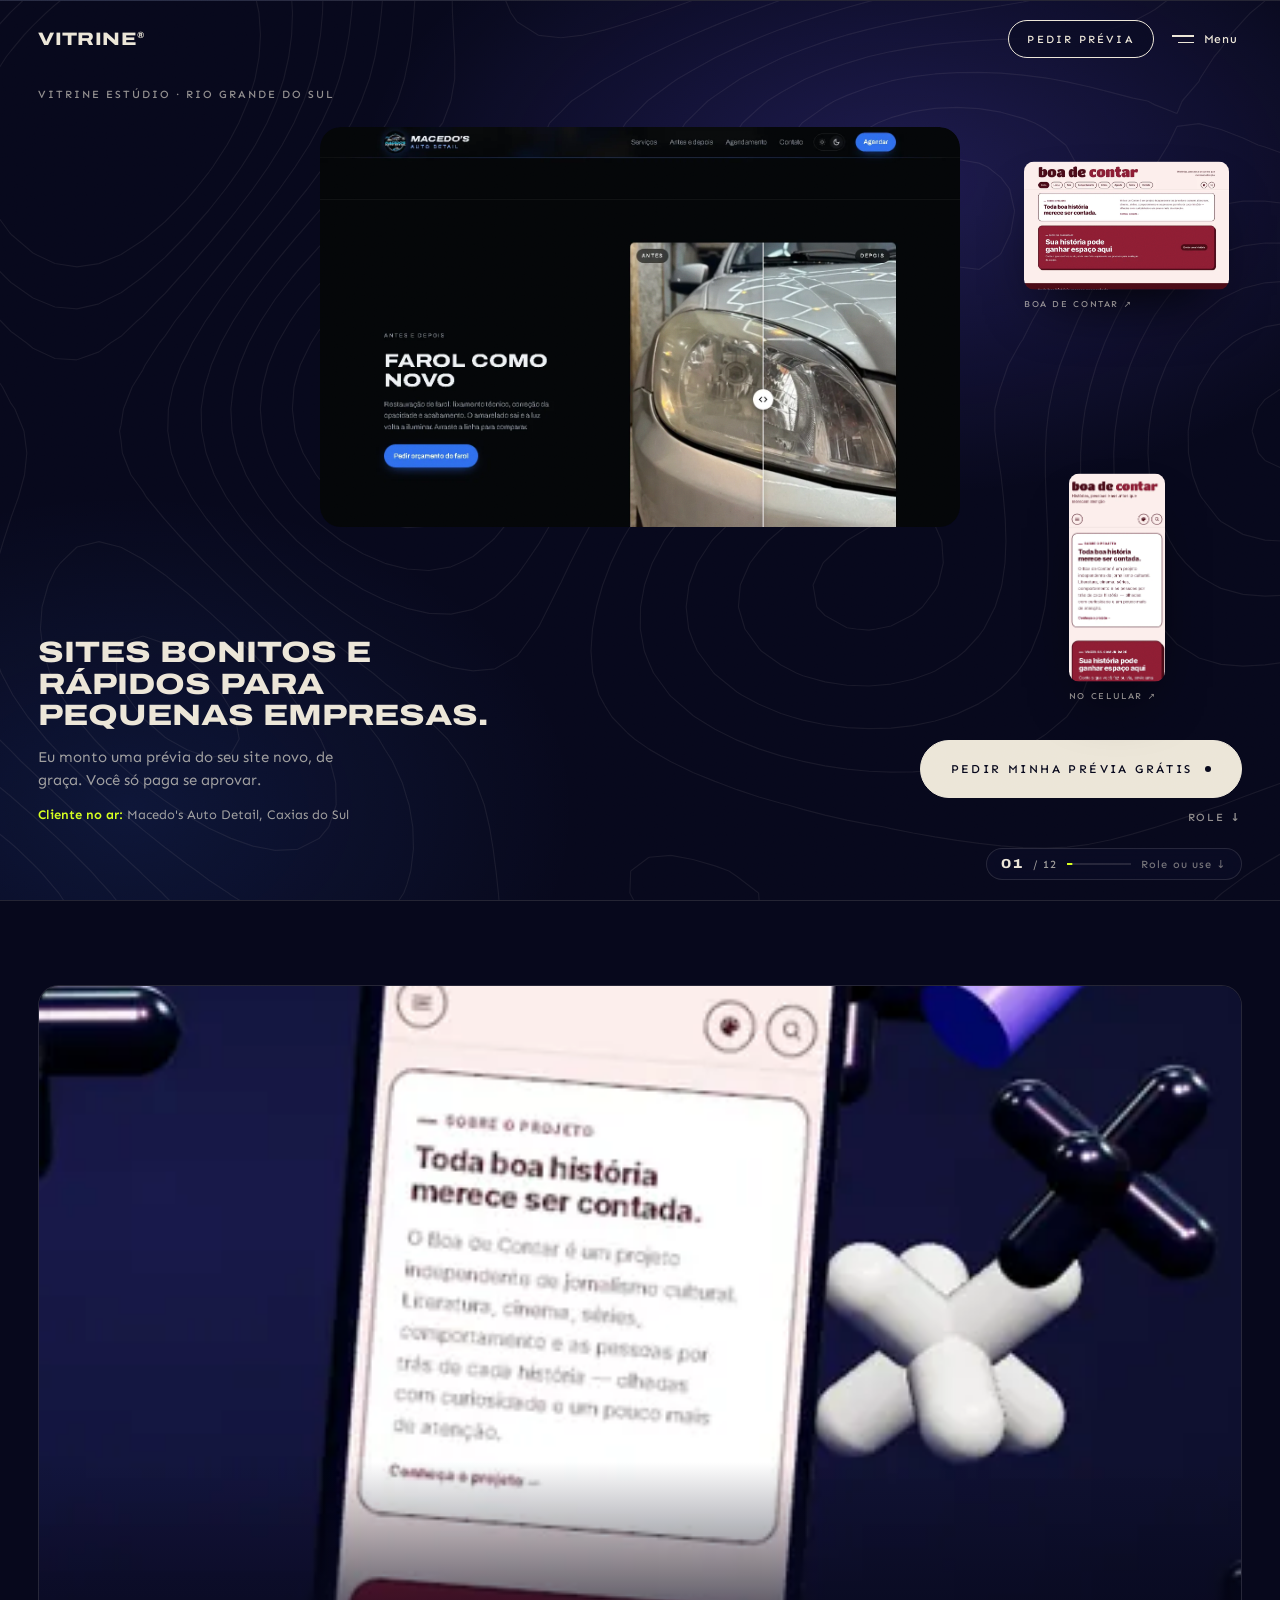
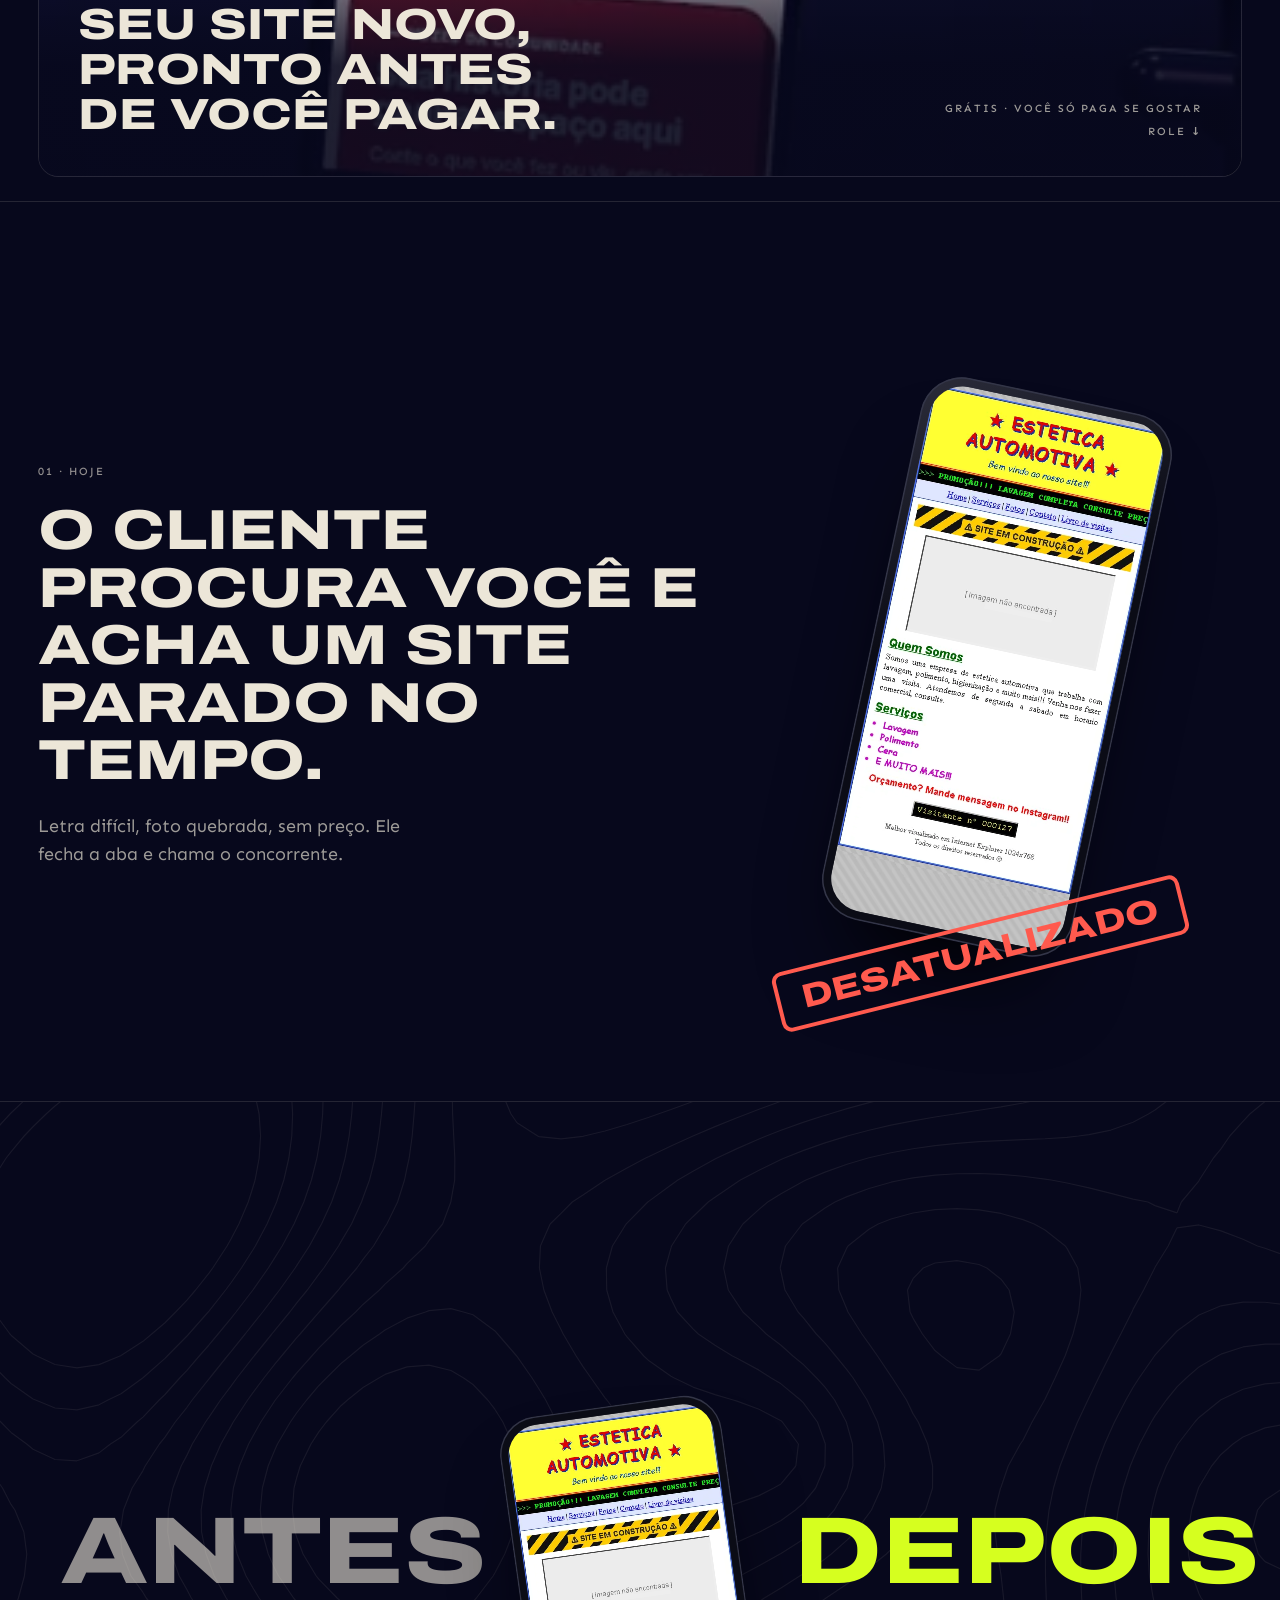
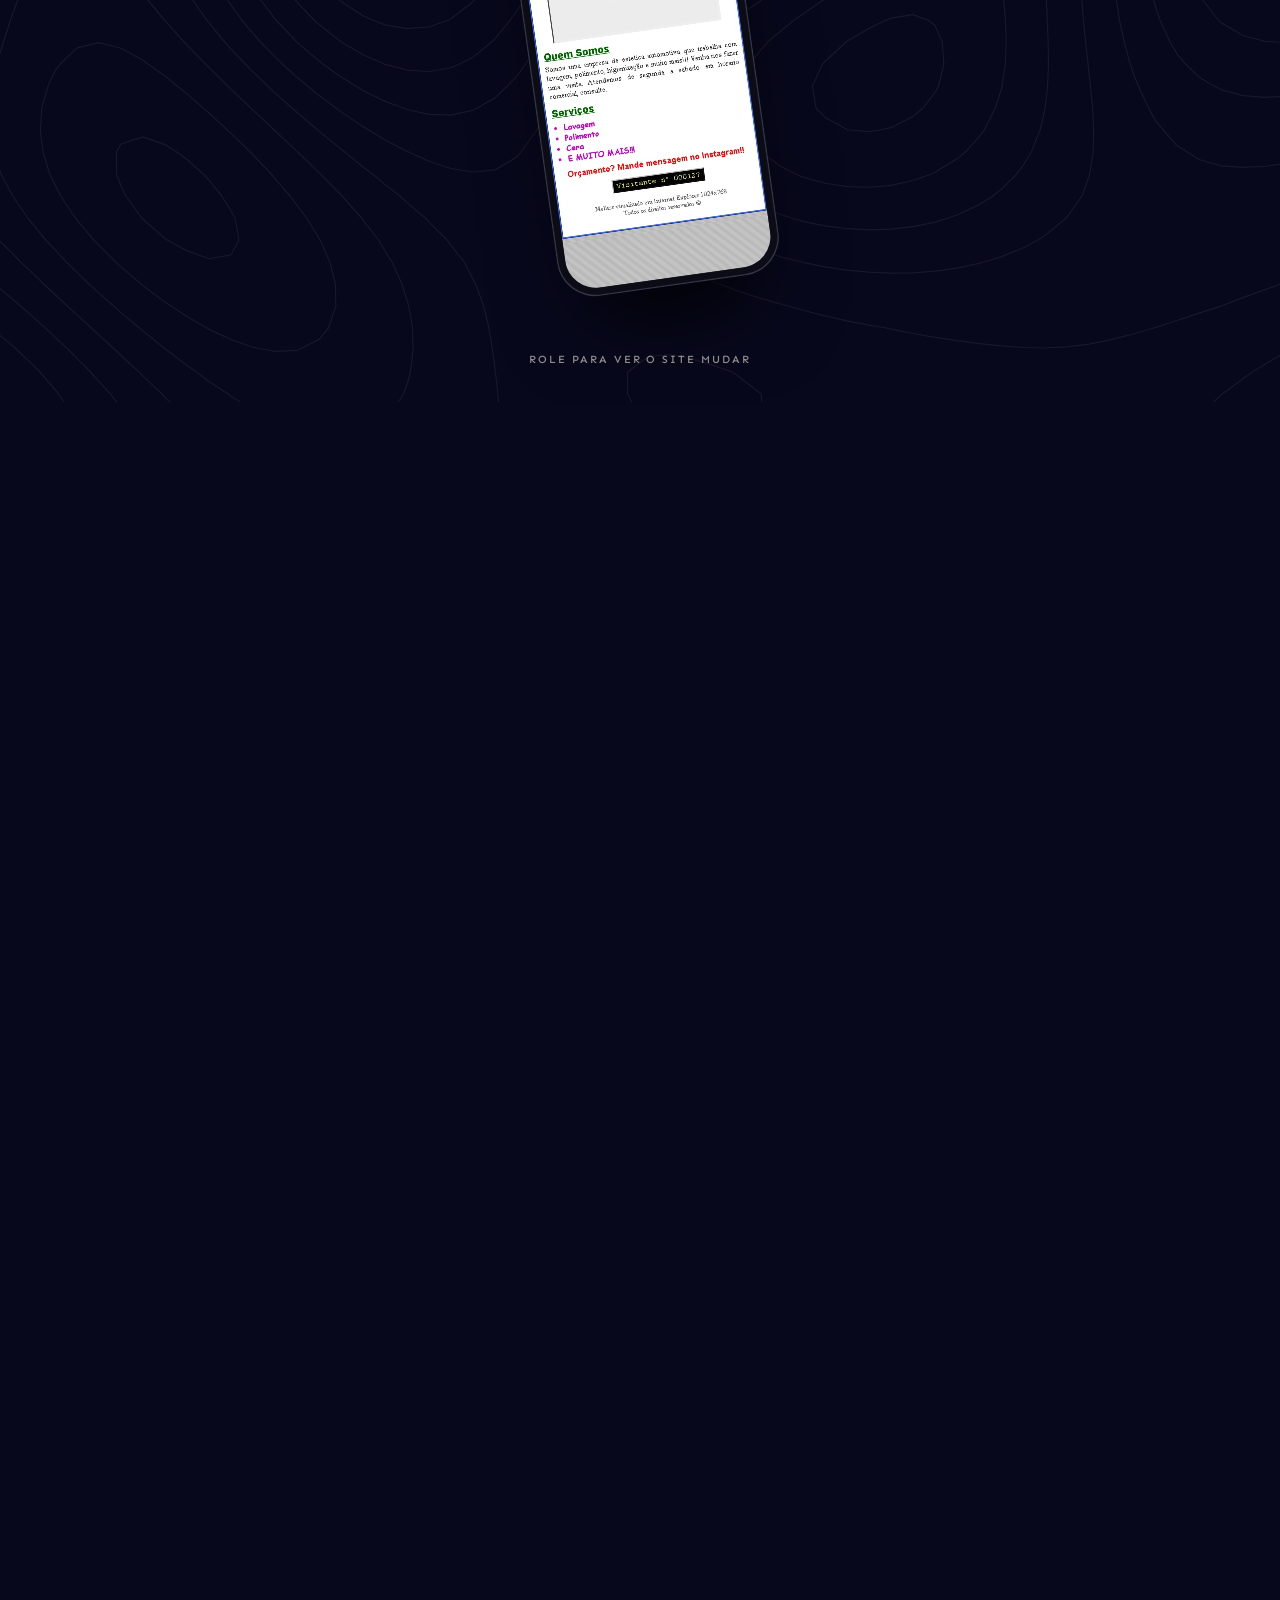
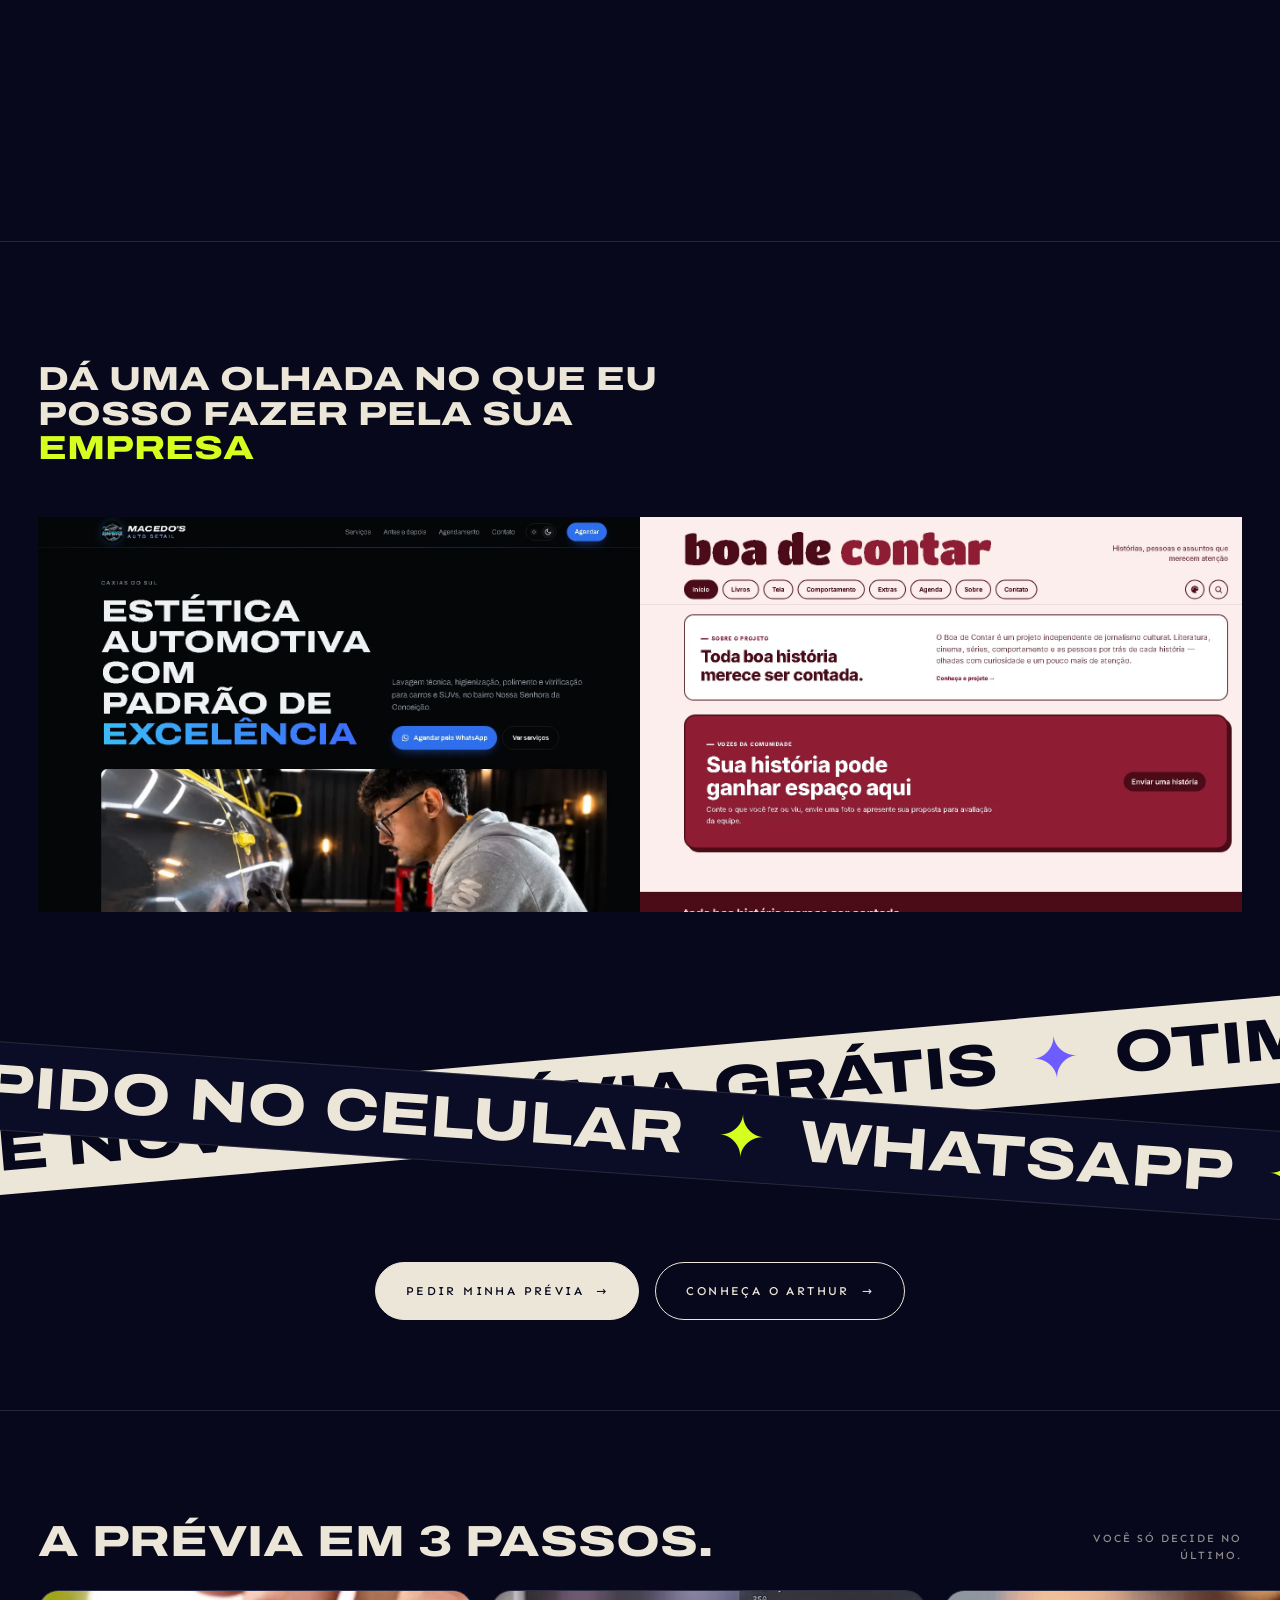
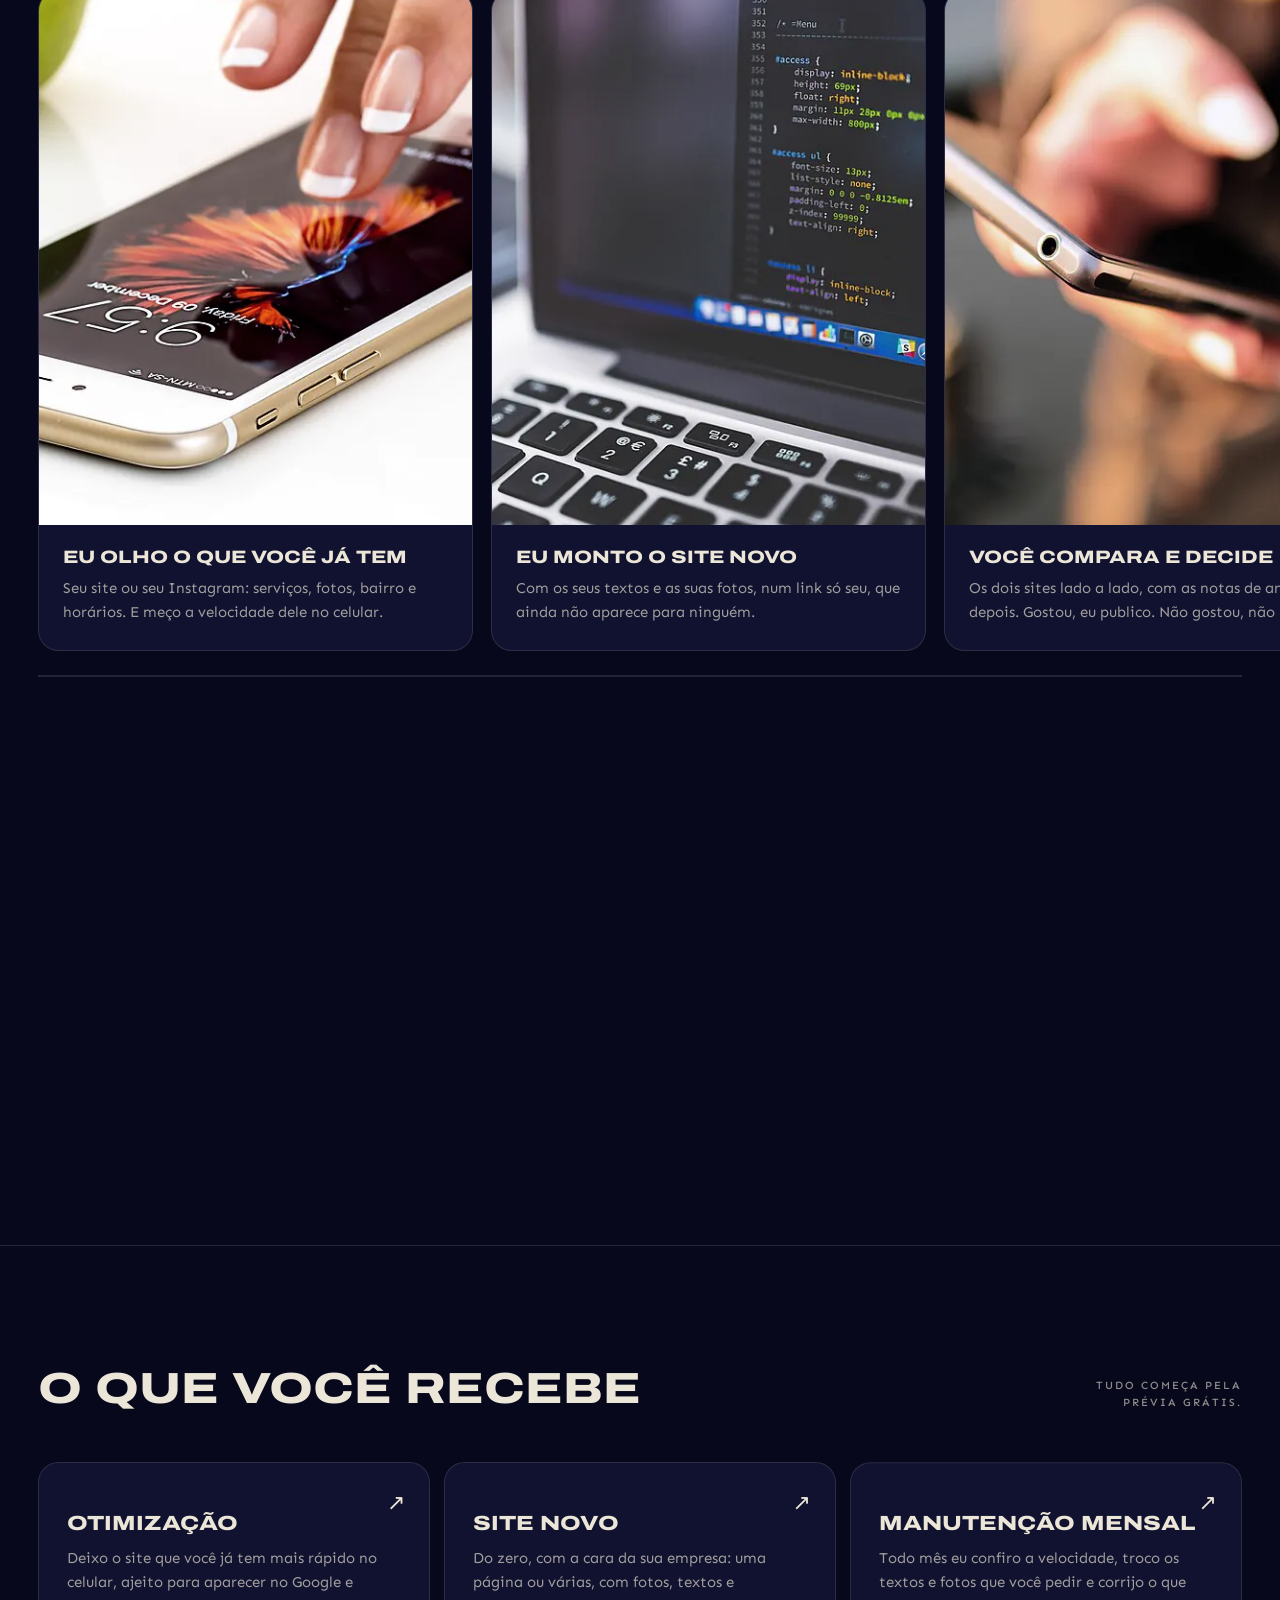
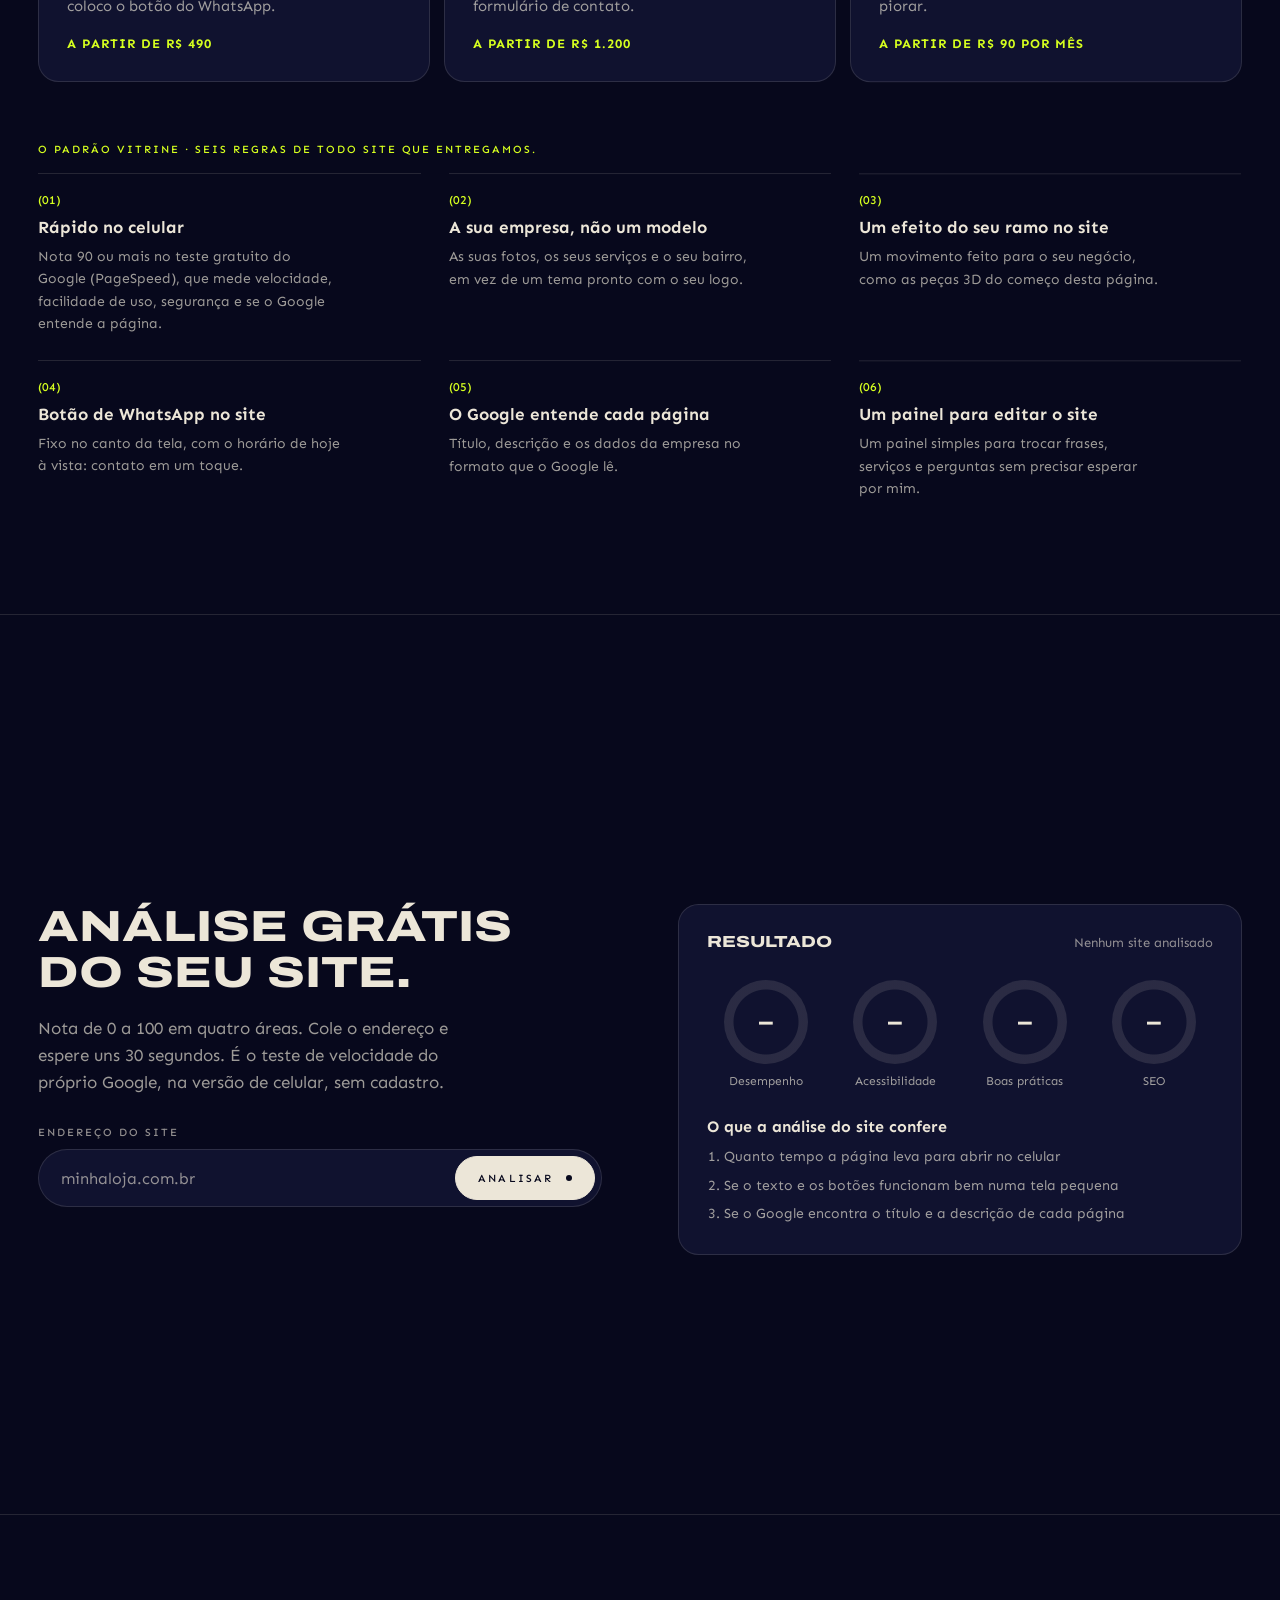
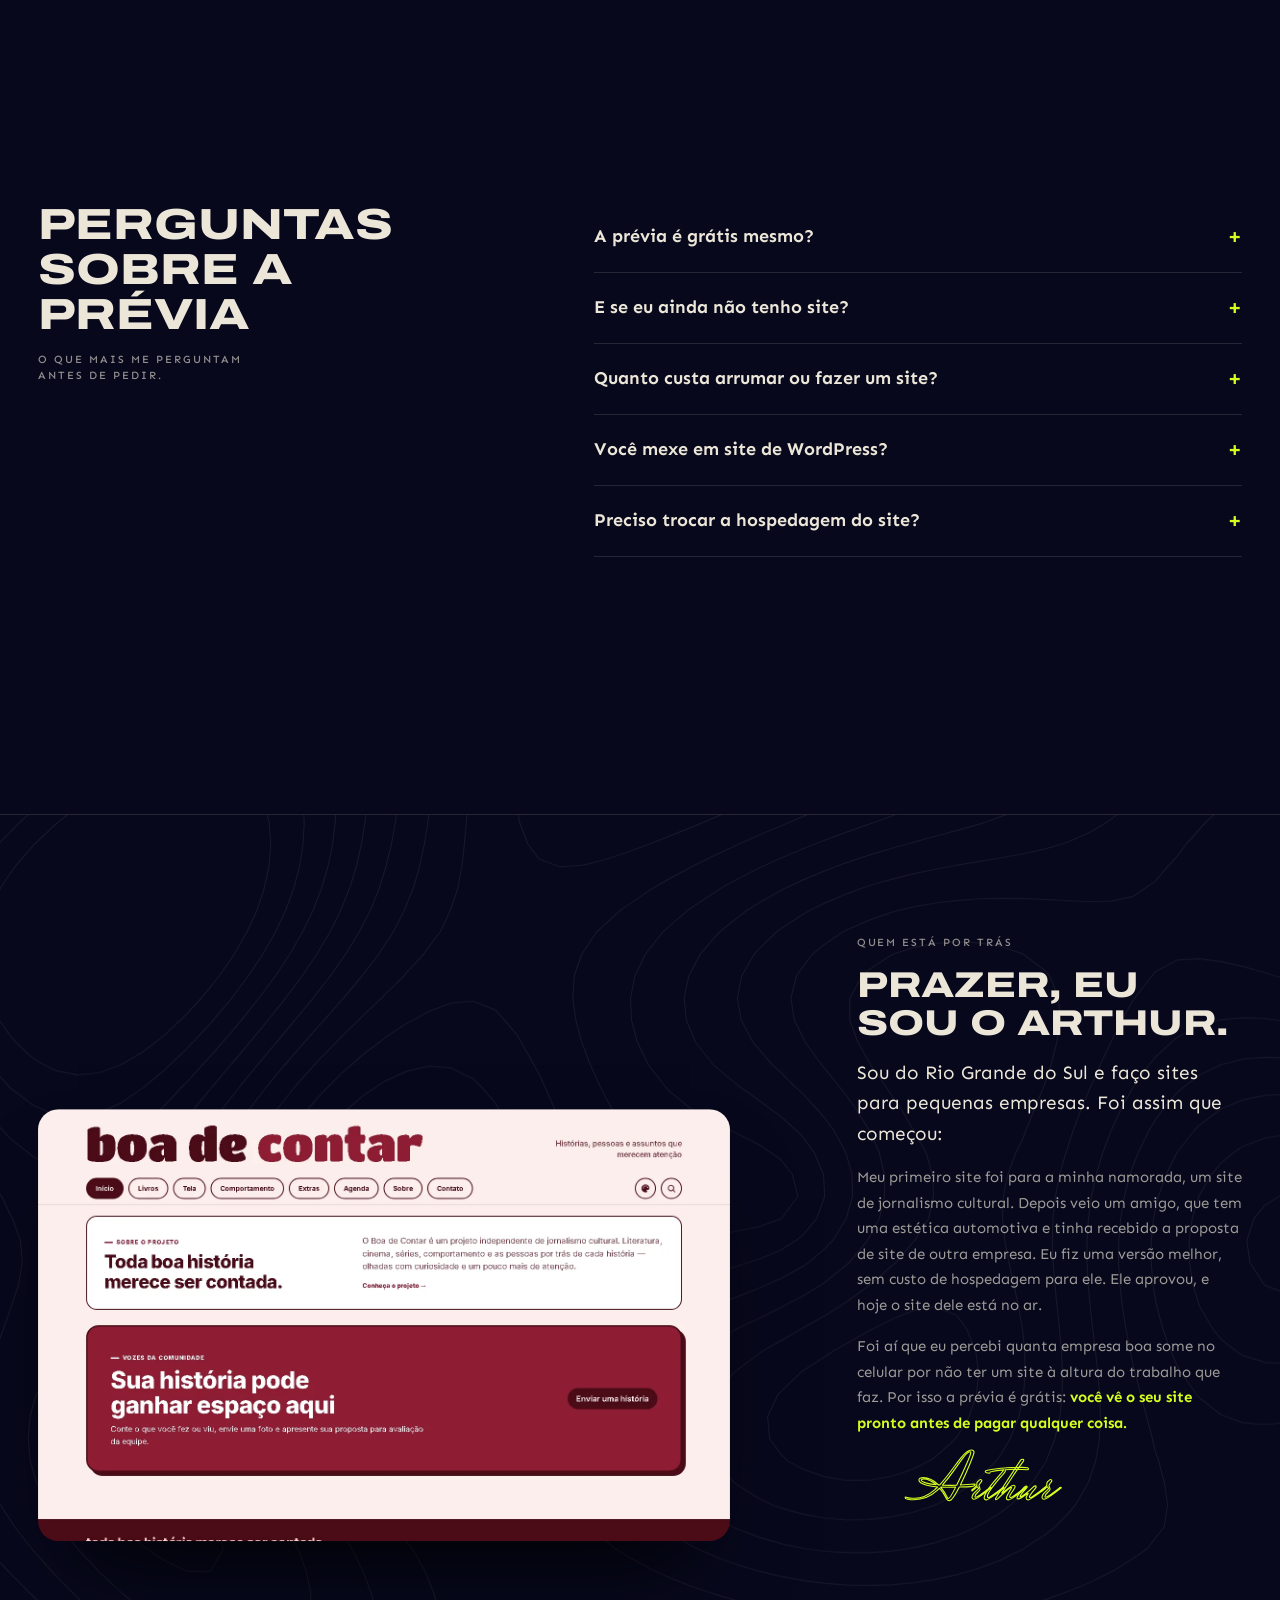
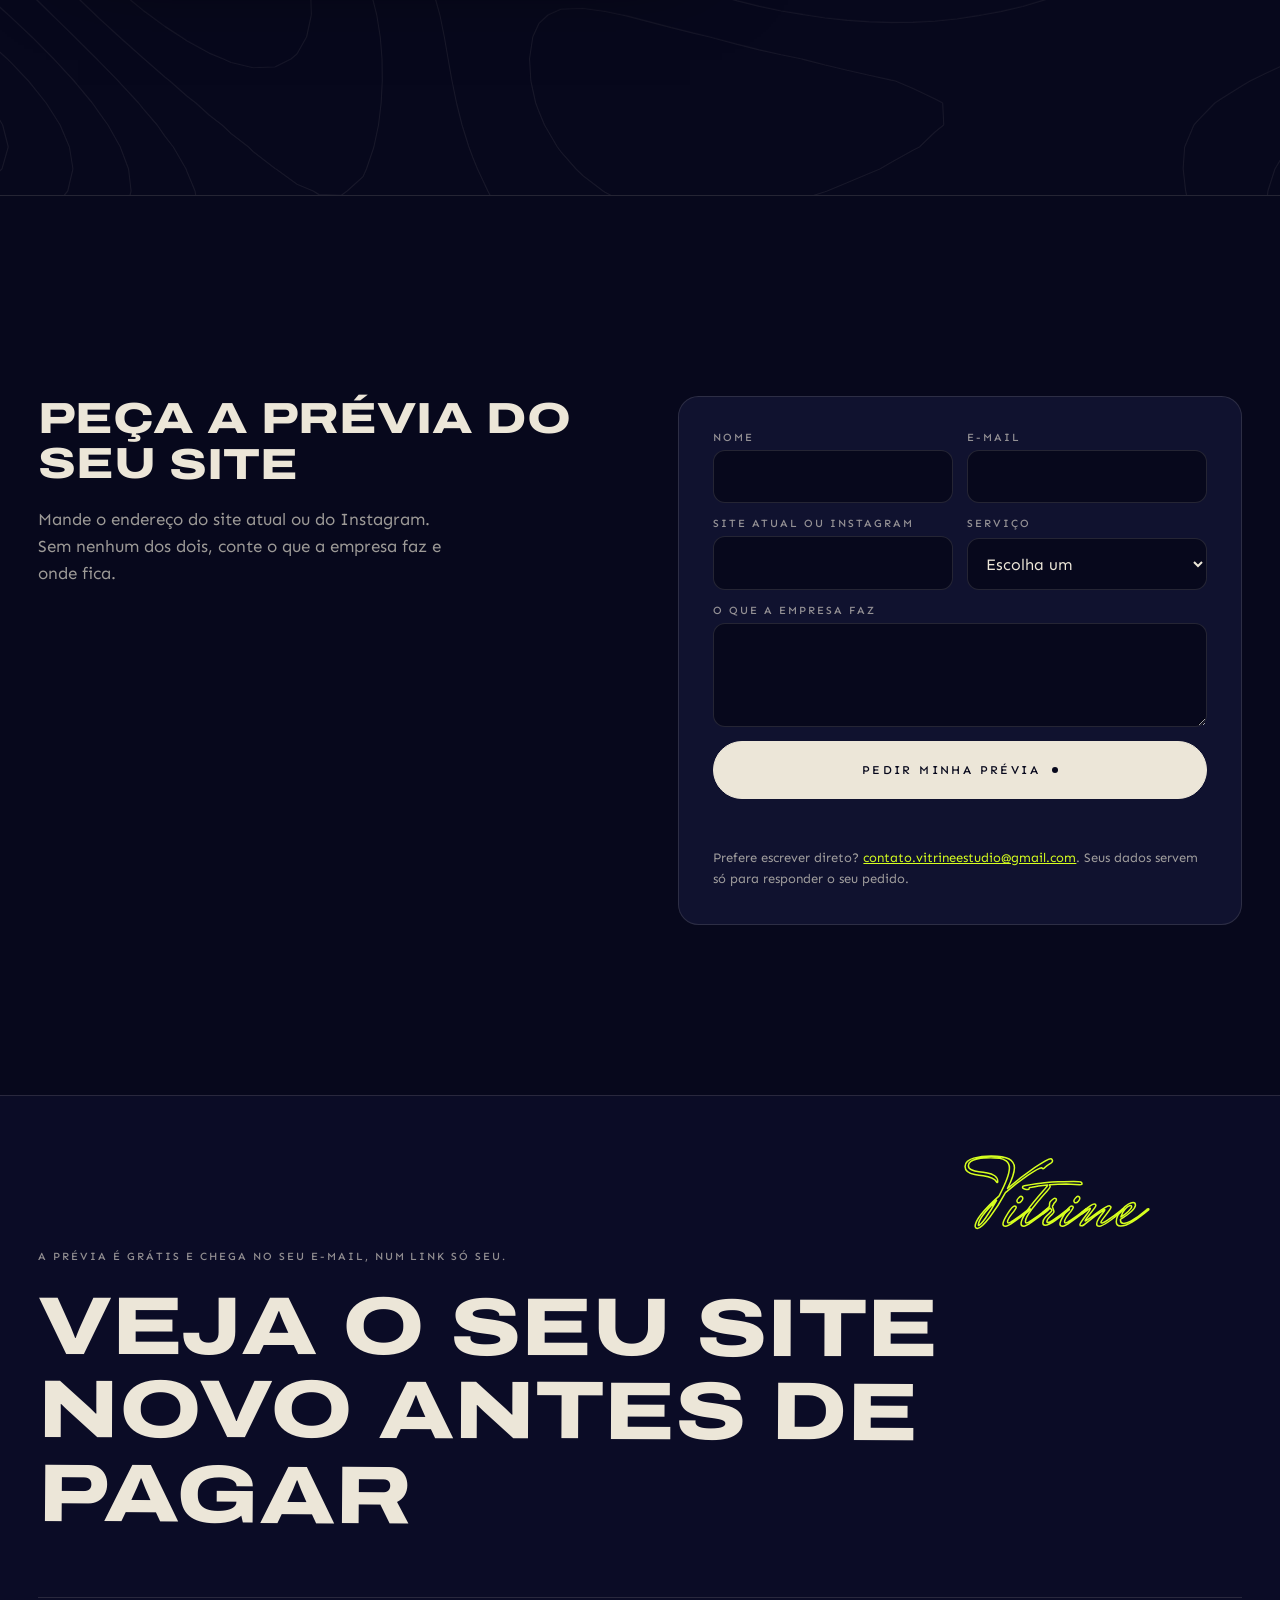
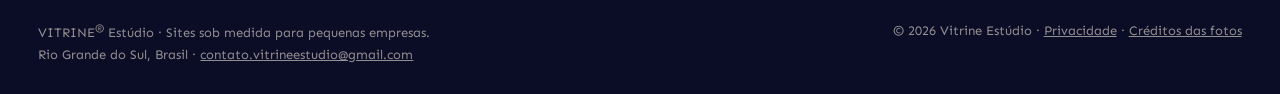
==== index.html @ 9243d536 "feat: precos de entrada nos servicos e na pergunta de quanto custa" ====
<!doctype html>
<html lang="pt-BR">
<head>
<meta charset="utf-8">
<meta name="viewport" content="width=device-width, initial-scale=1">
<title>Vitrine Estúdio: sites sob medida para pequenas empresas</title>
<meta name="description" content="Eu faço o site da sua empresa e mando a prévia pronta antes de você pagar, ao lado do site atual ou do Instagram. Rápido no celular: nota 90 ou mais no teste do Google.">
<meta property="og:title" content="Vitrine Estúdio: sites sob medida para pequenas empresas">
<meta property="og:description" content="Veja o seu site novo pronto antes de pagar: a Prévia Vitrine.">
<meta property="og:type" content="website">
<meta property="og:image" content="share.jpg">
<meta name="twitter:card" content="summary_large_image">
<meta name="theme-color" content="#07081c">
<link rel="icon" href="favicon.svg" type="image/svg+xml">
<link rel="preconnect" href="https://fonts.googleapis.com"><link rel="preconnect" href="https://fonts.gstatic.com" crossorigin>
<link rel="preload" as="style" href="https://fonts.googleapis.com/css2?family=Archivo:wdth,wght@125,700;125,800&family=Sen:wght@400;500;700&family=Mrs+Saint+Delafield&display=swap">
<link rel="stylesheet" href="https://fonts.googleapis.com/css2?family=Archivo:wdth,wght@125,700;125,800&family=Sen:wght@400;500;700&family=Mrs+Saint+Delafield&display=swap" media="print" onload="this.media='all'">
<noscript><link rel="stylesheet" href="https://fonts.googleapis.com/css2?family=Archivo:wdth,wght@125,700;125,800&family=Sen:wght@400;500;700&family=Mrs+Saint+Delafield&display=swap"></noscript>
<link rel="stylesheet" href="css/v8.css?v=1795830000">
<script type="importmap">{ "imports": { "three": "./assets/vendor/three.module.min.js" } }</script>
<script>document.documentElement.classList.add('js')</script>
</head>
<body>
<a class="skip" href="#topo">Pular para o conteúdo</a>
<div class="cursor" aria-hidden="true" data-cursor><span data-cursor-text></span></div>
<div class="loader" aria-hidden="true" data-loader>
  <span class="loader__word">VITRINE<sup>®</sup></span>
  <span class="loader__bar"><i data-loader-bar></i></span>
</div>

<header class="bar">
  <a class="bar__logo" href="#topo" aria-label="Vitrine Estúdio, início">VITRINE<sup>®</sup></a>
  <div class="bar__actions">
    <a class="pill bar__cta" href="#pedido" data-magnet>Pedir prévia</a>
    <button class="menu-btn" data-magnet type="button" aria-expanded="false" aria-controls="menu" data-menu-open><span class="burger" aria-hidden="true"><i></i><i></i></span>Menu</button>
  </div>
</header>

<nav class="menu" id="menu" aria-label="Seções" hidden data-menu>
  <button class="pill menu__close" type="button" data-menu-close>Fechar <span aria-hidden="true">✕</span></button>
  <ul>
    <li><a href="#previa">Como funciona</a></li>
    <li><a href="#trabalhos">Sites</a></li>
    <li><a href="#padrao">O que você recebe</a></li>
    <li><a href="#analise">Análise</a></li>
    <li><a href="#perguntas">Perguntas</a></li>
    <li><a href="#sobre">Quem faz</a></li>
    <li><a href="#pedido">Pedir prévia</a></li>
  </ul>
</nav>

<main id="topo">
  <!-- Abertura: print de um site real que abre do meio, assinatura gigante que se desenha e os sites flutuando em volta -->
  <section class="me" aria-labelledby="me-h" data-me>
    <canvas class="topo" aria-hidden="true" data-topo></canvas>
    <p class="tiny me__kicker">Vitrine Estúdio · Rio Grande do Sul</p>
    <figure class="me__photo" data-me-photo>
      <img src="assets/img/macedos-farol.webp" width="1440" height="900" alt="Farol antes e depois no site da Macedo's Auto Detail, cliente real" fetchpriority="high">
    </figure>
    <a class="me__float me__float--a" href="exemplos/boa-de-contar/" data-float="0.6" data-speed="0.12"><img src="assets/img/boa-de-contar-720.webp" width="720" height="450" alt="Site do Boa de Contar"><span class="tiny">Boa de Contar ↗</span></a>
    <a class="me__float me__float--c" href="exemplos/boa-de-contar/" data-float="0.9" data-speed="0.2"><img src="assets/img/boa-de-contar-celular.webp" width="390" height="844" alt="Site do Boa de Contar no celular"><span class="tiny">No celular ↗</span></a>
    <div class="me__bottom">
      <div class="me__intro">
        <h1 id="me-h" class="me__title" data-split>Sites bonitos e rápidos para pequenas empresas.</h1>
        <p class="me__sub">Eu monto uma prévia do seu site novo, de graça. Você só paga se aprovar.</p>
        <p class="me__proof"><b>Cliente no ar:</b> Macedo's Auto Detail, Caxias do Sul</p>
      </div>
      <div class="me__cta">
        <a class="pill pill--dark pill--big" href="#pedido" data-magnet>Pedir minha prévia grátis <i aria-hidden="true"></i></a>
        <span class="hero__scroll tiny" aria-hidden="true">Role <b>↓</b></span>
      </div>
    </div>
  </section>

  <!-- Abertura: painel escuro com a cena 3D (peças e celulares que reagem ao mouse) -->
  <section class="hero" aria-labelledby="hero-h">
    <div class="hero__stage" data-stage>
      <canvas class="hero__canvas" data-canvas aria-hidden="true"></canvas>
      <picture class="hero__poster"><source media="(max-width: 700px)" srcset="assets/img/hero-cena-mob.webp?v=3"><img src="assets/img/hero-cena.webp?v=3" width="1365" height="804" alt="Celular com o site do Boa de Contar flutuando entre peças 3D holográficas" fetchpriority="high"></picture>
      <div class="hero__over">
        <h2 id="hero-h" class="hero__title" data-split>Seu site novo, pronto antes de você pagar.</h2>
        <div class="hero__meta">
          <span>Grátis · você só paga se gostar</span>
          <span class="hero__scroll" aria-hidden="true">Role <b>↓</b></span>
        </div>
      </div>
    </div>
  </section>

  <!-- Capítulos: cada um é uma janela com estilo próprio; a rolada ou a seta troca de janela -->
  <section class="chap chap--antes" aria-labelledby="c1-h">
    <div class="chap__text">
      <p class="tiny">01 · Hoje</p>
      <h2 id="c1-h" data-split>O cliente procura você e acha um site parado no tempo.</h2>
      <p>Letra difícil, foto quebrada, sem preço. Ele fecha a aba e chama o concorrente.</p>
    </div>
    <div class="chap__phone" data-chap><img src="assets/img/antes-feio.webp" width="390" height="844" alt="" loading="lazy"></div>
    <span class="chap__stamp" aria-hidden="true" data-chap-extra>Desatualizado</span>
  </section>

  <!-- Antes | Depois: as palavras se afastam e o celular sai do preto e branco para a cor (seção presa) -->
  <section class="ad" aria-labelledby="ad-h" data-pin data-ad>
    <div class="ad__sticky">
      <canvas class="topo" aria-hidden="true" data-topo></canvas>
      <h2 id="ad-h" class="sr">Antes e depois do site</h2>
      <span class="ad__word" aria-hidden="true" data-ad-l>Antes</span>
      <figure class="ad__phone">
        <img class="ad__before" src="assets/img/antes-feio.webp" width="390" height="844" alt="Antes: um site antigo, com letra difícil de ler, aviso de site em construção e imagem quebrada" loading="lazy">
        <img class="ad__after" src="assets/img/macedos-celular.webp" width="390" height="844" alt="Depois: o site da Macedo's Auto Detail" loading="lazy" data-ad-after>
      </figure>
      <span class="ad__word" aria-hidden="true" data-ad-r>Depois</span>
      <p class="tiny ad__cap">Role para ver o site mudar</p>
    </div>
  </section>

  <!-- Trabalhos: grade sem espaço entre as fotos, título com a palavra que troca, faixas cruzadas e botões -->
  <section class="work" id="trabalhos" aria-labelledby="work-h">
    <h2 id="work-h" class="work__title">Dá uma olhada no que eu posso fazer pela sua <span class="rot" data-rotate="empresa|barbearia|clínica|cafeteria|estética">empresa</span></h2>
    <div class="tiles tiles--duo">
      <a class="tile" href="https://macedos-auto-detail.pages.dev" target="_blank" rel="noopener" data-rise><img src="assets/img/macedos-home.webp" width="1440" height="900" alt="Site da Macedo's Auto Detail" loading="lazy"><span class="tile__info"><span class="tiny">Cliente real · no ar</span><b>Macedo's Auto Detail ↗</b></span></a>
      <!-- Boa de Contar: prévia estática do site real (WordPress), sem matérias de teste e sem o e-mail pessoal -->
      <a class="tile" href="exemplos/boa-de-contar/" data-rise><img src="assets/img/boa-de-contar.webp" width="1440" height="900" alt="Site do Boa de Contar, projeto de jornalismo cultural" loading="lazy"><span class="tile__info"><span class="tiny">Jornalismo cultural · prévia</span><b>Boa de Contar →</b></span></a>
    </div>
    <div class="ribbons" aria-hidden="true">
      <div class="ribbon ribbon--a"><div class="ribbon__track"><span>Site novo</span><i>✦</i><span>Prévia grátis</span><i>✦</i><span>Otimização</span><i>✦</i><span>Manutenção</span><i>✦</i><span>Site novo</span><i>✦</i><span>Prévia grátis</span><i>✦</i><span>Otimização</span><i>✦</i><span>Manutenção</span><i>✦</i></div></div>
      <div class="ribbon ribbon--b"><div class="ribbon__track"><span>Rápido no celular</span><i>✦</i><span>WhatsApp</span><i>✦</i><span>Google</span><i>✦</i><span>Rápido no celular</span><i>✦</i><span>WhatsApp</span><i>✦</i><span>Google</span><i>✦</i></div></div>
    </div>
    <div class="work__cta">
      <a class="pill pill--dark pill--big" href="#pedido" data-magnet>Pedir minha prévia <span aria-hidden="true">→</span></a>
      <a class="pill pill--big" href="#sobre" data-magnet>Conheça o Arthur <span aria-hidden="true">→</span></a>
    </div>
  </section>

  <!-- Quem está por trás: foto grande, assinatura que se desenha, história curta e o mapa de linhas ao fundo -->

  <!-- Os passos andam para o lado enquanto a página desce (seção presa) -->
  <section class="hs" id="previa" aria-labelledby="previa-h" data-hs>
    <div class="hs__sticky">
      <div class="sec__head hs__head"><h2 id="previa-h" class="big" data-split>A prévia em 3 passos.</h2><p class="tiny">Você só decide no último.</p></div>
      <ol class="hs__track" data-hs-track>
        <li class="hcard">
          <span class="hcard__img"><img src="assets/img/photo-f69023035-960.webp" width="960" height="640" alt="Dedo tocando a tela de um celular sobre uma mesa branca" loading="lazy"></span>
          <span class="hcard__text"><h3>Eu olho o que você já tem</h3><p>Seu site ou seu Instagram: serviços, fotos, bairro e horários. E meço a velocidade dele no celular.</p></span>
        </li>
        <li class="hcard">
          <span class="hcard__img"><img src="assets/img/photo-f102159114-960.webp" width="960" height="640" alt="Notebook aberto com código de estilo na tela" loading="lazy"></span>
          <span class="hcard__text"><h3>Eu monto o site novo</h3><p>Com os seus textos e as suas fotos, num link só seu, que ainda não aparece para ninguém.</p></span>
        </li>
        <li class="hcard">
          <span class="hcard__img"><img src="assets/img/photo-f51439363-960.webp" width="960" height="640" alt="Mão segurando um celular ao lado de um copo de café" loading="lazy"></span>
          <span class="hcard__text"><h3>Você compara e decide</h3><p>Os dois sites lado a lado, com as notas de antes e depois. Gostou, eu publico. Não gostou, não paga.</p></span>
        </li>
        <li class="hcard hcard--cta"><a href="#pedido" data-magnet><span class="tiny">Grátis, sem compromisso</span><b>Pedir a minha prévia</b><span class="hcard__arrow" aria-hidden="true">→</span></a></li>
      </ol>
      <div class="hs__progress" aria-hidden="true"><i data-hs-bar></i></div>
    </div>
  </section>

  <section class="sec sec--ink oferta" id="padrao" aria-labelledby="padrao-h">
    <div class="sec__head"><h2 id="padrao-h" class="big" data-split>O que você recebe</h2><p class="tiny">Tudo começa pela prévia grátis.</p></div>
    <ul class="services">
      <li class="service" data-rise><h3>Otimização</h3><p>Deixo o site que você já tem mais rápido no celular, ajeito para aparecer no Google e coloco o botão do WhatsApp.</p><p class="service__price">A partir de R$ 490</p><span aria-hidden="true">↗</span></li>
      <li class="service" data-rise><h3>Site novo</h3><p>Do zero, com a cara da sua empresa: uma página ou várias, com fotos, textos e formulário de contato.</p><p class="service__price">A partir de R$ 1.200</p><span aria-hidden="true">↗</span></li>
      <li class="service" data-rise><h3>Manutenção mensal</h3><p>Todo mês eu confiro a velocidade, troco os textos e fotos que você pedir e corrijo o que piorar.</p><p class="service__price">A partir de R$ 90 por mês</p><span aria-hidden="true">↗</span></li>
    </ul>
    <p class="oferta__kicker tiny">O Padrão Vitrine · Seis regras de todo site que entregamos.</p>
    <ol class="rules rules--compact">
      <li class="rule" data-rise><h3>Rápido no celular</h3><p>Nota 90 ou mais no teste gratuito do Google (PageSpeed), que mede velocidade, facilidade de uso, segurança e se o Google entende a página.</p></li>
      <li class="rule" data-rise><h3>A sua empresa, não um modelo</h3><p>As suas fotos, os seus serviços e o seu bairro, em vez de um tema pronto com o seu logo.</p></li>
      <li class="rule" data-rise><h3>Um efeito do seu ramo no site</h3><p>Um movimento feito para o seu negócio, como as peças 3D do começo desta página.</p></li>
      <li class="rule" data-rise><h3>Botão de WhatsApp no site</h3><p>Fixo no canto da tela, com o horário de hoje à vista: contato em um toque.</p></li>
      <li class="rule" data-rise><h3>O Google entende cada página</h3><p>Título, descrição e os dados da empresa no formato que o Google lê.</p></li>
      <li class="rule" data-rise><h3>Um painel para editar o site</h3><p>Um painel simples para trocar frases, serviços e perguntas sem precisar esperar por mim.</p></li>
    </ol>
  </section>

  <section class="sec sec--blue" id="analise" aria-labelledby="analise-h">
    <div class="split">
      <div>
        <h2 id="analise-h" class="big" data-split>Análise grátis do seu site.</h2>
        <p class="lead">Nota de 0 a 100 em quatro áreas. Cole o endereço e espere uns 30 segundos. É o teste de velocidade do próprio Google, na versão de celular, sem cadastro.</p>
        <form class="audit" action="https://pagespeed.web.dev/analysis" method="get" target="_blank" novalidate data-audit>
          <label for="a-url">Endereço do site</label>
          <div class="audit__row">
            <input id="a-url" name="url" type="text" inputmode="url" autocomplete="url" placeholder="minhaloja.com.br" required aria-describedby="a-url-err">
            <button class="pill pill--dark" type="submit">Analisar <i aria-hidden="true"></i></button>
          </div>
          <p class="field__error" id="a-url-err" hidden>Escreva o endereço do site, como minhaloja.com.br.</p>
          <p class="form__status" role="status" data-audit-status></p>
        </form>
      </div>
      <div class="audit-panel" data-audit-panel aria-live="polite">
        <div class="audit-panel__head"><b>Resultado</b><span data-audit-site>Nenhum site analisado</span></div>
        <ul class="audit-scores">
          <li data-score="performance"><span class="audit-ring" style="--v: 0"><b>–</b></span><span>Desempenho</span></li>
          <li data-score="accessibility"><span class="audit-ring" style="--v: 0"><b>–</b></span><span>Acessibilidade</span></li>
          <li data-score="best-practices"><span class="audit-ring" style="--v: 0"><b>–</b></span><span>Boas práticas</span></li>
          <li data-score="seo"><span class="audit-ring" style="--v: 0"><b>–</b></span><span>SEO</span></li>
        </ul>
        <div class="audit-issues">
          <h3 data-audit-issues-title>O que a análise do site confere</h3>
          <ol data-audit-issues>
            <li>Quanto tempo a página leva para abrir no celular</li>
            <li>Se o texto e os botões funcionam bem numa tela pequena</li>
            <li>Se o Google encontra o título e a descrição de cada página</li>
          </ol>
        </div>
      </div>
    </div>
  </section>

  <section class="sec" id="perguntas" aria-labelledby="perguntas-h">
    <div class="split split--faq">
      <div class="sec__head"><h2 id="perguntas-h" class="big" data-split>Perguntas sobre a prévia</h2><p class="tiny">O que mais me perguntam antes de pedir.</p></div>
      <div class="faq">
        <details><summary>A prévia é grátis mesmo?</summary><p>Sim. Se não gostar, você não paga nada, e eu apago a prévia em 30 dias.</p></details>
        <details><summary>E se eu ainda não tenho site?</summary><p>Eu monto a prévia com o que está no seu Instagram ou na sua página do Google: fotos, serviços e horários.</p></details>
        <details><summary>Quanto custa arrumar ou fazer um site?</summary><p>A otimização começa em R$ 490 e o site novo em R$ 1.200; a manutenção, em R$ 90 por mês. O valor final depende do tamanho do site, e eu mando o preço fechado antes de começar. A prévia continua grátis.</p></details>
        <details><summary>Você mexe em site de WordPress?</summary><p>Sim. Faço temas de WordPress do zero e também trabalho com sites em HTML.</p></details>
        <details><summary>Preciso trocar a hospedagem do site?</summary><p>Não. Eu trabalho na hospedagem que você já usa. Para site novo, indico opções sem mensalidade.</p></details>
      </div>
    </div>
  </section>

  <section class="about" id="sobre" aria-labelledby="about-h">
    <canvas class="topo" aria-hidden="true" data-topo></canvas>
    <figure class="about__photo" data-rise>
      <a href="exemplos/boa-de-contar/"><img src="assets/img/boa-de-contar.webp" width="1440" height="900" alt="Site do Boa de Contar, o primeiro que eu fiz" loading="lazy"></a>
    </figure>
    <div class="about__text">
      <p class="tiny">Quem está por trás</p>
      <h2 id="about-h" data-split>Prazer, eu sou o Arthur.</h2>
      <p class="about__lead">Sou do Rio Grande do Sul e faço sites para pequenas empresas. Foi assim que começou:</p>
      <p>Meu primeiro site foi para a minha namorada, um site de jornalismo cultural. Depois veio um amigo, que tem uma estética automotiva e tinha recebido a proposta de site de outra empresa. Eu fiz uma versão melhor, sem custo de hospedagem para ele. Ele aprovou, e hoje o site dele está no ar.</p>
      <p>Foi aí que eu percebi quanta empresa boa some no celular por não ter um site à altura do trabalho que faz. Por isso a prévia é grátis: <strong>você vê o seu site pronto antes de pagar qualquer coisa.</strong></p>
      <svg class="sign sign--about" viewBox="0 0 600 200" aria-hidden="true" data-sign><text x="300" y="140" text-anchor="middle">Arthur</text></svg>
      <a class="about__card" href="https://macedos-auto-detail.pages.dev" target="_blank" rel="noopener" data-speed="-0.06">
        <img src="assets/img/macedos-servicos-720.webp" width="720" height="450" alt="" loading="lazy">
        <span class="tiny">Macedo's Auto Detail · no ar desde nov/2026 ↗</span>
      </a>
    </div>
  </section>

  <section class="sec sec--lime" id="pedido" aria-labelledby="pedido-h">
    <div class="split">
      <div>
        <h2 id="pedido-h" class="big" data-split>Peça a prévia do seu site</h2>
        <p class="lead">Mande o endereço do site atual ou do Instagram. Sem nenhum dos dois, conte o que a empresa faz e onde fica.</p>
      </div>
      <form class="form" action="#pedido" method="post" data-mailto="contato.vitrineestudio@gmail.com" data-endpoint="https://api.web3forms.com/submit" data-sent="Seu pedido chegou. Eu mando a prévia no seu e-mail." novalidate data-form>
        <!-- Web3Forms: chave pública do formulário (manda os pedidos para o Gmail da Vitrine), assunto e remetente -->
        <input type="hidden" name="access_key" value="7706d0be-b75c-4fb7-acef-abeb89add731">
        <input type="hidden" name="subject" value="Novo pedido de prévia pelo site">
        <input type="hidden" name="from_name" value="Site Vitrine Estúdio">
        <input type="checkbox" name="botcheck" tabindex="-1" autocomplete="off" aria-hidden="true" style="display:none">
        <div class="field"><label for="f-name">Nome</label>
          <input id="f-name" name="nome" type="text" autocomplete="name" required aria-describedby="f-name-err">
          <p class="field__error" id="f-name-err" hidden>Escreva o seu nome.</p></div>
        <div class="field"><label for="f-email">E-mail</label>
          <input id="f-email" name="email" type="email" autocomplete="email" inputmode="email" required aria-describedby="f-email-err">
          <p class="field__error" id="f-email-err" hidden>Escreva um e-mail com @, como nome@empresa.com.br.</p></div>
        <div class="field"><label for="f-site">Site atual ou Instagram</label>
          <input id="f-site" name="site" type="text" inputmode="url" autocomplete="url"></div>
        <div class="field"><label for="f-servico">Serviço</label>
          <select id="f-servico" name="servico" required aria-describedby="f-servico-err">
            <option value="">Escolha um</option>
            <option>Otimização</option>
            <option>Site novo</option>
            <option>Manutenção mensal</option>
          </select>
          <p class="field__error" id="f-servico-err" hidden>Escolha o serviço que você quer.</p></div>
        <div class="field field--full"><label for="f-msg">O que a empresa faz</label>
          <textarea id="f-msg" name="mensagem" rows="3"></textarea></div>
        <button class="pill pill--dark pill--big" type="submit">Pedir minha prévia <i aria-hidden="true"></i></button>
        <p class="form__status" role="status" data-form-status></p>
        <p class="form__note">Prefere escrever direto? <a href="mailto:contato.vitrineestudio@gmail.com">contato.vitrineestudio@gmail.com</a>. Seus dados servem só para responder o seu pedido.</p>
      </form>
    </div>
  </section>
</main>

<footer class="foot">
  <canvas class="topo" aria-hidden="true" data-topo></canvas>
  <svg class="sign sign--foot" viewBox="0 0 600 200" aria-hidden="true" data-sign><text x="300" y="140" text-anchor="middle">Vitrine</text></svg>
  <p class="tiny">A prévia é grátis e chega no seu e-mail, num link só seu.</p>
  <a class="foot__big" href="#pedido" data-split>Veja o seu site novo antes de pagar</a>
  <div class="foot__row">
    <span>VITRINE<sup>®</sup> Estúdio · Sites sob medida para pequenas empresas.<br>Rio Grande do Sul, Brasil · <a href="mailto:contato.vitrineestudio@gmail.com">contato.vitrineestudio@gmail.com</a></span>
    <span>© 2026 Vitrine Estúdio · <a href="privacidade.html">Privacidade</a> · <a href="credits.html">Créditos das fotos</a></span>
  </div>
</footer>

<script src="assets/vendor/motion.js"></script>
<script src="assets/vendor/lenis.min.js"></script>
<script src="js/site.js?v=1795700000" defer></script>
<script type="module">
  // A cena 3D só carrega em computador, depois que a página terminou; no celular fica a imagem dela.
  const big = matchMedia("(pointer: fine) and (min-width: 900px)").matches && (navigator.hardwareConcurrency || 4) >= 4;
  const later = (fn) => (window.requestIdleCallback ? requestIdleCallback(fn, { timeout: 2500 }) : setTimeout(fn, 1200));
  if (big) addEventListener("load", () => later(() => import("./js/cena.js?v=1795580000")), { once: true });
</script>
<script type="module" src="js/analise.js?v=1794933840"></script>
</body>
</html>
---- css/v8.css ----
/* Vitrine Estúdio v8. Fundo marinho com granulado, texto creme, títulos largos em maiúsculas,
   botões em pílula, grade de trabalhos sem vãos e faixas cruzadas. Um só acento: o lima da assinatura. */
:root {
  --bg: #07081c;
  --bg-2: #0b0c26;
  --card: #10122f;
  --cream: #ece6d8;
  --cream-2: rgb(236 230 216 / .66);
  --cream-3: rgb(236 230 216 / .6);
  --line: rgb(236 230 216 / .13);
  --lime: #d6ff1f;
  --violet: #6d5cff;
  --red: #ff5a4e;
  --wide: "Archivo", "Arial Black", system-ui, sans-serif;
  --text: "Sen", "Inter", system-ui, sans-serif;
  --script: "Mrs Saint Delafield", cursive;
  --g: clamp(18px, 3vw, 48px);
  --r: clamp(16px, 1.6vw, 24px);
  --ease: cubic-bezier(.2, .8, .2, 1);
}
*, *::before, *::after { box-sizing: border-box; }
* { margin: 0; }
html { overflow-x: clip; background: var(--bg); }
html.lenis, html.lenis body { height: auto; }
.lenis.lenis-smooth { scroll-behavior: auto !important; }
body { background: var(--bg); color: var(--cream); font: 400 16px/1.6 var(--text); -webkit-font-smoothing: antialiased; overflow-x: clip; }
img { display: block; max-width: 100%; height: auto; }
a { color: inherit; }
button, input, select, textarea { font: inherit; color: inherit; }
:focus-visible { outline: 2px solid var(--lime); outline-offset: 3px; border-radius: 6px; }
::selection { background: var(--lime); color: var(--bg); }

/* Granulado por cima de tudo, como papel de impressão */
body::after { content: ""; position: fixed; inset: 0; z-index: 450; pointer-events: none; opacity: .07; mix-blend-mode: overlay;
  background-image: url("data:image/svg+xml;utf8,<svg xmlns='http://www.w3.org/2000/svg' width='160' height='160'><filter id='n'><feTurbulence type='fractalNoise' baseFrequency='.9' numOctaves='2' stitchTiles='stitch'/></filter><rect width='100%' height='100%' filter='url(%23n)'/></svg>"); }

.skip { position: absolute; left: -999px; top: 8px; z-index: 600; background: var(--cream); color: var(--bg); padding: 10px 16px; border-radius: 999px; }
.skip:focus { left: 8px; }
.sr { position: absolute; width: 1px; height: 1px; overflow: hidden; clip: rect(0 0 0 0); }
.tiny { font: 500 11px/1.5 var(--text); letter-spacing: .18em; text-transform: uppercase; color: var(--cream-3); }
.wide, .big, h1, h2 { font-family: var(--wide); font-stretch: 125%; font-weight: 800; text-transform: uppercase; letter-spacing: 0; line-height: 1.04; }
.big { font-size: clamp(26px, 3.4vw, 52px); }
.lead { margin-top: 20px; font-size: 17px; max-width: 46ch; color: var(--cream-2); }
em { font-style: normal; color: var(--lime); }

/* Pílulas: creme cheia (principal) ou só contorno */
.pill { display: inline-flex; align-items: center; justify-content: center; gap: 12px; height: 44px; padding: 0 22px; border-radius: 999px; border: 1.5px solid var(--cream); background: transparent; color: var(--cream); font: 500 11px var(--text); letter-spacing: .2em; text-transform: uppercase; text-decoration: none; cursor: pointer; transition: transform .35s var(--ease), background .3s, color .3s; white-space: nowrap; }
.pill:hover { background: var(--cream); color: var(--bg); }
.pill--dark { background: var(--cream); color: var(--bg); }
.pill--dark:hover { background: var(--lime); border-color: var(--lime); }
.pill i { width: 6px; height: 6px; border-radius: 50%; background: currentColor; }
.pill span { transition: transform .3s var(--ease); }
.pill:hover span { transform: translateX(4px); }
.pill--big { height: 58px; padding: 0 30px; font-size: 12px; }
[data-magnet] { transition: transform .35s var(--ease), background .3s, color .3s; }

/* Cursor */
.cursor { position: fixed; left: 0; top: 0; z-index: 500; width: 10px; height: 10px; margin: -5px 0 0 -5px; border-radius: 50%; background: var(--cream); pointer-events: none; display: grid; place-items: center; opacity: 0; transition: width .25s var(--ease), height .25s var(--ease), margin .25s var(--ease), opacity .3s, background .3s; }
.cursor.on { opacity: 1; }
.cursor.big { width: 46px; height: 46px; margin: -23px 0 0 -23px; background: rgb(236 230 216 / .2); backdrop-filter: blur(2px); }
.cursor span { font: 700 10px var(--text); letter-spacing: .14em; text-transform: uppercase; color: var(--bg); opacity: 0; }
.cursor.label { width: 82px; height: 82px; margin: -41px 0 0 -41px; background: var(--lime); }
.cursor.label span { opacity: 1; }
@media (pointer: coarse) { .cursor { display: none; } }

/* Carregamento */
.loader { position: fixed; inset: 0; z-index: 550; background: var(--bg); color: var(--cream); display: grid; grid-template-rows: 1fr auto; padding: var(--g); }
.loader__word { align-self: center; justify-self: center; font: 800 clamp(40px, 9vw, 150px)/1 var(--wide); font-stretch: 125%; }
.loader__word sup { font-size: .2em; }
.loader__count { font: 800 clamp(32px, 5vw, 72px)/1 var(--wide); font-stretch: 125%; text-align: right; }
.loader__bar { display: block; height: 2px; margin-top: 18px; background: var(--line); }
.loader__bar i { display: block; height: 100%; width: 100%; background: var(--lime); transform: scaleX(0); transform-origin: left; }
.loader.done { pointer-events: none; }
html:not(.js) .loader { display: none; }

/* Barra do topo: logo à esquerda, pedir prévia e menu à direita */
.bar { position: fixed; z-index: 100; inset: 0 0 auto; display: flex; justify-content: space-between; align-items: center; padding: 20px var(--g); pointer-events: none; }
.bar > * { pointer-events: auto; }
.bar__logo { font: 800 18px var(--wide); font-stretch: 125%; color: var(--cream); text-decoration: none; letter-spacing: .02em; }
.bar__logo sup { font-size: 9px; }
.bar__actions { display: flex; align-items: center; gap: 14px; }
.bar__cta { height: 38px; padding: 0 18px; background: rgb(7 8 28 / .5); backdrop-filter: blur(10px); }
.menu-btn { display: inline-flex; align-items: center; gap: 10px; border: 0; background: none; color: var(--cream); font: 500 12px var(--text); letter-spacing: .06em; cursor: pointer; padding: 8px 4px; }
.burger { display: grid; gap: 5px; width: 22px; }
.burger i { display: block; height: 1.5px; background: currentColor; transition: transform .3s var(--ease); }
.burger i:last-child { width: 70%; justify-self: end; }
.menu-btn:hover .burger i:last-child { transform: scaleX(1.43); transform-origin: right; }
.menu { position: fixed; z-index: 150; inset: 0; background: var(--bg); color: var(--cream); padding: 100px var(--g) var(--g); display: grid; align-content: end; }
.menu[hidden] { display: none; }
.menu ul { list-style: none; padding: 0; display: grid; gap: 6px; }
.menu a { font: 800 clamp(30px, 5.6vw, 80px)/1.05 var(--wide); font-stretch: 125%; text-transform: uppercase; text-decoration: none; transition: color .25s, padding .35s var(--ease); }
.menu a:hover { color: var(--lime); padding-left: 14px; }
.menu__close { position: absolute; top: 20px; right: var(--g); }

/* Janelas: cada seção gruda no topo e a próxima sobe por cima */
main > section { position: relative; z-index: 1; min-height: 100svh; background-color: var(--bg); border-top: 1px solid var(--line); }
main > section:first-child { border-top: 0; }
/* No computador as janelas grudam e a próxima cobre; no celular seguem em fila */
.stack main > section { position: sticky; top: var(--stick, 0px); }
.stack main > section.hs, .stack main > section[data-pin] { position: relative; top: auto; }
.panel-shade { position: absolute; inset: 0; background: #000; opacity: 0; pointer-events: none; z-index: 50; border-radius: inherit; }
.foot { position: relative; z-index: 1; }

/* Mapa de linhas ao fundo (desenhado uma vez, desliza em CSS) */
.topo { position: absolute; inset: -6%; width: 112%; height: 112%; z-index: 0; pointer-events: none; animation: topo-drift 26s ease-in-out infinite alternate; }
@keyframes topo-drift { to { transform: translate3d(-3%, 2%, 0) rotate(1.5deg) scale(1.04); } }

/* Assinatura que se desenha */
.sign { display: block; overflow: visible; pointer-events: none; }
.sign text { font: 400 150px var(--script); fill: transparent; stroke: var(--lime); stroke-width: 2.4; stroke-linecap: round; stroke-linejoin: round; }
.sign.drawn text { fill: var(--lime); transition: fill .8s ease .2s; }

/* 1. Abertura: o Arthur */
.me { overflow: hidden; display: grid; place-items: center; padding: 96px var(--g) 40px;
  background: radial-gradient(60% 50% at 70% 20%, rgb(109 92 255 / .22), transparent 70%), radial-gradient(50% 50% at 10% 90%, rgb(60 120 255 / .12), transparent 70%), var(--bg); }
.me > *:not(.topo) { position: relative; z-index: 2; }
.me__kicker { position: absolute !important; top: 86px; left: var(--g); }
.me__photo { margin: 0; align-self: start; margin-top: 30px; width: min(50vw, 820px, calc((100svh - 420px) * 1.6)); border-radius: var(--r); overflow: hidden; box-shadow: 0 60px 120px -50px #000; transition: transform .6s var(--ease); }
.me__photo img { width: 100%; }
.sign--hero { position: absolute !important; z-index: 4 !important; left: 50%; top: 62%; width: min(980px, 84vw); translate: -50% -50%; filter: drop-shadow(0 8px 24px rgb(0 0 0 / .55)); }
.me__float { position: absolute !important; z-index: 3 !important; display: grid; gap: 8px; text-decoration: none; transition: transform .6s var(--ease); }
.me__float img { border-radius: 10px; box-shadow: 0 30px 60px -24px #000; }
.me__float .tiny { font-size: 9px; }
.me__float--a { width: clamp(170px, 16vw, 260px); right: 4%; top: 16%; }
.me__float--b { width: clamp(84px, 7.5vw, 124px); left: 5%; top: 22%; }
.me__float--c { width: clamp(84px, 7.5vw, 124px); right: 9%; bottom: 16%; }
.me__bottom { position: absolute !important; left: var(--g); right: var(--g); bottom: 74px; display: flex; justify-content: space-between; align-items: end; gap: 24px; }
.me__title { font-size: clamp(22px, 2.3vw, 38px); line-height: 1.08; max-width: 22ch; }
.me__intro { display: grid; gap: 14px; }
.me__sub { font-size: clamp(15px, 1.15vw, 18px); line-height: 1.5; max-width: 40ch; color: var(--cream-2); }
.me__proof { font-size: 13px; color: var(--cream-2); }
.me__proof b { color: var(--lime); font-weight: 600; }
.me__cta { display: grid; justify-items: end; gap: 12px; }
.hero__scroll b { display: inline-block; animation: bob 1.6s ease-in-out infinite; }
@keyframes bob { 50% { transform: translateY(5px); } }

/* 2. Cena 3D */
.hero { padding: 84px var(--g) 24px; }
.hero__stage { position: relative; height: calc(100svh - 108px); min-height: 520px; border-radius: var(--r); overflow: hidden; background: radial-gradient(90% 70% at 50% 40%, #17194a 0%, var(--bg-2) 55%, var(--bg) 100%); border: 1px solid var(--line); }
.hero__canvas { position: absolute; inset: 0; width: 100%; height: 100%; opacity: 0; transition: opacity 1.2s var(--ease); }
.hero__stage.live .hero__canvas { opacity: 1; }
.hero__poster { position: absolute; inset: 0; }
.hero__poster img { width: 100%; height: 100%; object-fit: cover; animation: breathe 9s ease-in-out infinite alternate; }
@keyframes breathe { to { transform: scale(1.05) translateY(-1.5%); } }
.hero__stage.live .hero__poster { opacity: 0; transition: opacity 1.2s var(--ease) .2s; }
.hero__fallback { display: none; }
.hero__over { position: absolute; inset: auto 0 0; padding: 140px var(--g) var(--g); display: flex; justify-content: space-between; align-items: end; gap: 24px; background: linear-gradient(transparent, rgb(7 8 28 / .9) 65%); pointer-events: none; }
.hero__title { font-size: clamp(26px, 3.4vw, 56px); max-width: 16ch; }
.hero__meta { display: grid; justify-items: end; gap: 10px; text-align: right; font: 500 11px var(--text); letter-spacing: .18em; text-transform: uppercase; color: var(--cream-2); }

/* 3. Capítulo: hoje */
.chap { overflow: hidden; display: grid; grid-template-columns: repeat(12, minmax(0, 1fr)); column-gap: 20px; align-items: center; padding: 110px var(--g) 80px; }
.chap__text { position: relative; z-index: 2; grid-column: 1 / span 7; display: grid; gap: 22px; }
.chap h2 { font-size: clamp(30px, 4.4vw, 72px); line-height: 1.02; }
.chap__text p:not(.tiny) { font-size: 18px; max-width: 40ch; color: var(--cream-2); }
.chap__phone { position: relative; z-index: 1; grid-column: 8 / span 5; justify-self: center; width: clamp(190px, 20vw, 300px); aspect-ratio: 390 / 844; padding: 9px; border-radius: 42px; background: linear-gradient(145deg, #2b2c3a, #0b0c16 40%); box-shadow: 0 0 0 1.5px #333548 inset, 0 60px 90px -40px #000; transform: rotate(12deg); }
.chap__phone img { width: 100%; height: 100%; object-fit: cover; object-position: top; border-radius: 34px; }
.chap__stamp { position: absolute; z-index: 3; right: 7%; bottom: 13%; padding: 10px 22px; border: 4px solid var(--red); border-radius: 10px; color: var(--red); font: 800 clamp(22px, 2.6vw, 40px)/1 var(--wide); font-stretch: 125%; text-transform: uppercase; transform: rotate(-14deg); }

/* 4. Antes | Depois */
.ad { height: 260vh; border-top: 1px solid var(--line); }
.ad__sticky { position: sticky; top: 0; height: 100svh; overflow: hidden; display: grid; place-items: center; }
.ad__sticky > *:not(.topo) { position: relative; z-index: 2; }
.ad__word { position: absolute !important; top: 50%; z-index: 1; font: 800 clamp(44px, 7.4vw, 140px)/1 var(--wide); font-stretch: 125%; text-transform: uppercase; translate: 0 -50%; white-space: nowrap; }
.ad__word[data-ad-l] { right: 50%; margin-right: clamp(118px, 12vw, 190px); color: var(--cream-3); }
.ad__word[data-ad-r] { left: 50%; margin-left: clamp(118px, 12vw, 190px); color: var(--lime); }
.ad__phone { margin: 0; width: clamp(190px, 19vw, 290px); aspect-ratio: 390 / 844; padding: 9px; border-radius: 42px; background: #0b0c16; box-shadow: 0 0 0 1.5px #333548 inset, 0 60px 100px -40px #000; }
.ad__phone img { position: absolute; inset: 9px; width: calc(100% - 18px); height: calc(100% - 18px); object-fit: cover; object-position: top; border-radius: 34px; }
.ad__before { filter: none; }
.ad__after { clip-path: inset(100% 0 0 0); }
.ad__cap { position: absolute !important; bottom: 34px; left: 50%; translate: -50% 0; }

/* 5. Trabalhos: grade sem vãos, faixas cruzadas, botões */
.work { padding: 120px var(--g) 90px; }
.work__title { font-size: clamp(22px, 2.6vw, 40px); max-width: 26ch; margin-bottom: clamp(32px, 4vw, 56px); }
.rot { display: inline-block; color: var(--lime); }
.tiles { display: grid; grid-template-columns: repeat(3, minmax(0, 1fr)); gap: 0; }
.tile { position: relative; display: block; aspect-ratio: 1 / .92; overflow: hidden; background: var(--card); text-decoration: none; }
.tile img { width: 100%; height: 100%; object-fit: cover; object-position: top left; transition: transform .9s var(--ease), filter .6s; }
.tile:hover img { transform: scale(1.06); filter: brightness(.55); }
.tile__info { position: absolute; inset: auto 0 0; padding: 22px; display: grid; gap: 6px; opacity: 0; transform: translateY(12px); transition: opacity .4s var(--ease), transform .4s var(--ease); }
.tile:hover .tile__info, .tile:focus-visible .tile__info { opacity: 1; transform: none; }
.tile__info b { font: 800 clamp(15px, 1.3vw, 20px)/1.15 var(--wide); font-stretch: 125%; text-transform: uppercase; }
.tile__info .tiny { color: var(--cream-2); }
.ribbons { position: relative; height: clamp(190px, 20vw, 300px); margin: clamp(40px, 5vw, 70px) calc(var(--g) * -1) 10px; overflow: hidden; }
.ribbon { position: absolute; left: -10%; right: -10%; top: 50%; padding: 14px 0; overflow: hidden; }
.ribbon--a { background: var(--cream); color: var(--bg); transform: translateY(-60%) rotate(-5deg); }
.ribbon--b { background: var(--bg-2); color: var(--cream); border-block: 1px solid var(--line); transform: translateY(-20%) rotate(4deg); }
.ribbon__track { display: flex; gap: 34px; width: max-content; font: 800 clamp(30px, 4.6vw, 72px)/1 var(--wide); font-stretch: 125%; text-transform: uppercase; white-space: nowrap; animation: run 30s linear infinite; }
.ribbon--b .ribbon__track { animation-direction: reverse; animation-duration: 26s; }
.ribbon i { font-style: normal; color: var(--violet); }
.ribbon--b i { color: var(--lime); }
@keyframes run { to { transform: translateX(-50%); } }
.work__cta { display: flex; justify-content: center; flex-wrap: wrap; gap: 16px; margin-top: 30px; }

/* 6. Quem está por trás */
.about { overflow: hidden; display: grid; grid-template-columns: repeat(12, minmax(0, 1fr)); column-gap: 24px; align-items: center; padding: 120px var(--g) 80px; }
.about > *:not(.topo) { position: relative; z-index: 2; }
.about__photo { grid-column: 1 / span 7; margin: 0; }
.about__photo img { width: 100%; border-radius: var(--r); box-shadow: 0 50px 90px -40px #000; }
.about__text { grid-column: 9 / span 4; display: grid; gap: 16px; }
.about h2 { font-size: clamp(26px, 2.8vw, 44px); }
.about__lead { font-size: 19px; }
.about__text p:not(.tiny):not(.about__lead) { font-size: 15px; line-height: 1.7; color: var(--cream-2); }
.about__text strong { color: var(--lime); font-weight: 700; }
.about__card { display: grid; gap: 8px; width: 62%; margin-top: 8px; text-decoration: none; }
.about__card img { border-radius: 10px; transition: transform .5s var(--ease); }
.about__card:hover img { transform: scale(1.03); }

/* 7. Passos que andam para o lado */
.hs { border-top: 1px solid var(--line); }
.hs__sticky { position: sticky; top: 0; height: 100svh; overflow: hidden; display: grid; grid-template-rows: auto 1fr auto; padding: 108px var(--g) 34px; }
.sec__head { display: flex; justify-content: space-between; align-items: end; gap: 24px; margin-bottom: clamp(28px, 4vw, 52px); }
.sec__head .tiny { max-width: 34ch; text-align: right; }
.hs__head { margin-bottom: 26px; }
.hs__track { list-style: none; padding: 0; display: flex; gap: 18px; width: max-content; will-change: transform; }
.hcard { width: clamp(280px, 34vw, 520px); border-radius: var(--r); overflow: hidden; background: var(--card); border: 1px solid var(--line); display: grid; grid-template-rows: 1fr auto; }
.hcard__img { display: block; overflow: hidden; min-height: 0; }
.hcard__img img { width: 100%; height: 100%; object-fit: cover; transform: scale(1.15); filter: saturate(.85); }
.hcard__text { display: grid; gap: 8px; padding: 22px 24px 26px; }
.hcard h3 { font: 800 clamp(16px, 1.4vw, 22px)/1.15 var(--wide); font-stretch: 125%; text-transform: uppercase; }
.hcard p { color: var(--cream-2); font-size: 15px; }
.hcard--cta { background: var(--cream); color: var(--bg); }
.hcard--cta a { display: grid; align-content: space-between; height: 100%; padding: 30px; text-decoration: none; }
.hcard--cta .tiny { color: rgb(7 8 28 / .6); }
.hcard--cta b { font: 800 clamp(28px, 3vw, 48px)/1.02 var(--wide); font-stretch: 125%; text-transform: uppercase; }
.hcard__arrow { font-size: 56px; transition: transform .4s var(--ease); }
.hcard--cta:hover .hcard__arrow { transform: translateX(14px); }
.hs__progress { height: 2px; background: var(--line); margin-top: 24px; }
.hs__progress i { display: block; height: 100%; width: 100%; background: var(--lime); transform: scaleX(0); transform-origin: left; }

/* Seções comuns */
.sec { padding: 120px var(--g) 90px; display: flex; flex-direction: column; justify-content: center; }
.split { display: grid; grid-template-columns: minmax(0, 1fr) minmax(0, 1fr); gap: clamp(36px, 6vw, 96px); align-items: start; }

/* 8. O que você recebe */
.services { list-style: none; padding: 0; display: grid; grid-template-columns: repeat(3, minmax(0, 1fr)); gap: 14px; }
.service { position: relative; min-height: 220px; padding: 28px; background: var(--card); border: 1px solid var(--line); border-radius: var(--r); display: flex; flex-direction: column; justify-content: flex-end; transition: background .4s var(--ease), color .4s, transform .4s var(--ease); }
.service:hover { background: var(--cream); color: var(--bg); transform: translateY(-6px); }
.service h3 { font: 800 clamp(18px, 1.6vw, 24px)/1.1 var(--wide); font-stretch: 125%; text-transform: uppercase; }
.service p { margin-top: 12px; color: var(--cream-2); font-size: 15px; transition: color .4s; }
.service:hover p { color: rgb(7 8 28 / .7); }
.service .service__price { margin-top: 18px; font: 700 13px/1.3 var(--text); letter-spacing: .08em; text-transform: uppercase; color: var(--lime); }
.service:hover .service__price { color: var(--bg); }
.service > span { position: absolute; top: 22px; right: 24px; font-size: 22px; transition: transform .4s var(--ease); }
.service:hover > span { transform: rotate(45deg); }
.oferta__kicker { margin: clamp(40px, 5vw, 60px) 0 14px; color: var(--lime) !important; }
.rules { list-style: none; padding: 0; display: grid; grid-template-columns: repeat(3, minmax(0, 1fr)); column-gap: 28px; counter-reset: r; }
.rule { counter-increment: r; position: relative; padding: 20px 0 24px; }
.rule::before { content: "(" counter(r, decimal-leading-zero) ")"; display: block; font: 500 12px var(--text); color: var(--lime); margin-bottom: 10px; }
.rule::after { content: ""; position: absolute; left: 0; right: 0; top: 0; height: 1px; background: var(--line); transform: scaleX(var(--line-x, 1)); transform-origin: left; transition: transform 1.2s var(--ease); }
.motion-ok .rule { --line-x: 0; }
.motion-ok .rule.in { --line-x: 1; }
.rule h3 { font: 700 17px/1.25 var(--text); }
.rule p { margin-top: 8px; color: var(--cream-2); font-size: 14px; max-width: 38ch; }

/* 9. Análise grátis */
.audit { margin-top: 30px; display: grid; gap: 10px; }
.audit label { font: 500 11px var(--text); letter-spacing: .18em; text-transform: uppercase; color: var(--cream-3); }
.audit__row { display: flex; gap: 8px; padding: 6px; border-radius: 999px; border: 1.5px solid var(--line); background: var(--card); }
.audit__row input { flex: 1; min-width: 0; border: 0; background: transparent; padding: 0 16px; color: var(--cream); font-size: 16px; outline: none; }
.audit__row input::placeholder { color: var(--cream-3); }
.field__error { color: var(--red); font-size: 14px; }
.form__status { font-size: 15px; min-height: 1.4em; color: var(--cream-2); }
.form__status a { color: var(--lime); }
.form__note { grid-column: 1 / -1; font-size: 13px; line-height: 1.6; color: var(--cream-2); }
.form__note a { color: var(--lime); }
.foot__row span { line-height: 1.7; }
.audit-panel { background: var(--card); border: 1px solid var(--line); border-radius: var(--r); padding: 28px; display: grid; gap: 26px; }
.audit-panel__head { display: flex; justify-content: space-between; gap: 16px; font-size: 13px; color: var(--cream-3); }
.audit-panel__head b { color: var(--cream); font: 800 16px var(--wide); font-stretch: 125%; text-transform: uppercase; }
.audit-scores { list-style: none; padding: 0; display: grid; grid-template-columns: repeat(4, minmax(0, 1fr)); gap: 12px; }
.audit-scores li { display: grid; justify-items: center; gap: 8px; text-align: center; font-size: 12px; color: var(--cream-2); }
.audit-ring { width: 84px; height: 84px; border-radius: 50%; display: grid; place-items: center; background: radial-gradient(circle, var(--card) 0 32px, transparent 33px), conic-gradient(var(--lime) calc(var(--v) * 1%), rgb(236 230 216 / .12) 0); }
.audit-ring b { font: 800 22px/1 var(--wide); font-stretch: 125%; color: var(--cream); }
.audit-issues h3 { font: 700 16px var(--text); margin-bottom: 10px; }
.audit-issues ol { padding-left: 1.2em; display: grid; gap: 6px; color: var(--cream-2); font-size: 14px; }

/* 10. Perguntas */
.split--faq { grid-template-columns: minmax(0, .85fr) minmax(0, 1.15fr); }
.split--faq .sec__head { display: grid; justify-content: start; gap: 14px; }
.split--faq .sec__head .tiny { text-align: left; }
.faq details { border-bottom: 1px solid var(--line); }
.faq summary { list-style: none; cursor: pointer; display: flex; justify-content: space-between; gap: 24px; padding: 22px 0; font: 700 18px/1.35 var(--text); }
.faq summary::-webkit-details-marker { display: none; }
.faq summary::after { content: "+"; font: 300 26px/1 var(--text); color: var(--lime); transition: transform .3s var(--ease); }
.faq details[open] summary::after { transform: rotate(45deg); }
.faq p { padding: 0 0 22px; color: var(--cream-2); max-width: 60ch; }

/* 11. Pedido */
.form { display: grid; grid-template-columns: 1fr 1fr; gap: 14px; background: var(--card); border: 1px solid var(--line); padding: clamp(20px, 3vw, 34px); border-radius: var(--r); }
.field { display: grid; gap: 6px; }
.field--full, .form .pill, .form .form__status { grid-column: 1 / -1; }
.field label { font: 500 11px var(--text); letter-spacing: .18em; text-transform: uppercase; color: var(--cream-3); }
.field input, .field select, .field textarea { width: 100%; border: 1px solid var(--line); background: var(--bg); color: var(--cream); border-radius: 12px; padding: 13px 14px; font-size: 16px; transition: border-color .2s; }
.field select option { background: var(--bg); }
.field input:focus, .field select:focus, .field textarea:focus { border-color: var(--cream); outline: none; }
.field [aria-invalid="true"] { border-color: var(--red); }

/* Rodapé */
.foot { overflow: hidden; padding: clamp(90px, 12vw, 160px) var(--g) 28px; background: var(--bg-2); border-top: 1px solid var(--line); }
.foot > *:not(.topo) { position: relative; z-index: 2; }
.sign--foot { position: absolute !important; right: var(--g); top: 40px; width: min(380px, 46vw); }
.foot__big { display: block; margin-top: 20px; font: 800 clamp(34px, 6.4vw, 110px)/.98 var(--wide); font-stretch: 125%; text-transform: uppercase; text-decoration: none; max-width: 16ch; transition: color .3s; }
.foot__big:hover { color: var(--lime); }
.foot__row { display: flex; flex-wrap: wrap; justify-content: space-between; gap: 16px; margin-top: 70px; padding-top: 22px; border-top: 1px solid var(--line); font-size: 13px; color: var(--cream-3); }

/* Contador de janelas */
.pager { position: fixed; z-index: 90; right: var(--g); bottom: 20px; display: flex; align-items: center; gap: 10px; padding: 8px 14px; border-radius: 999px; background: rgb(11 12 38 / .7); border: 1px solid var(--line); backdrop-filter: blur(10px); font: 500 11px var(--text); letter-spacing: .1em; color: var(--cream-2); }
.pager b { font: 800 13px var(--wide); font-stretch: 125%; color: var(--cream); }
.pager__bar { width: 64px; height: 2px; background: var(--line); }
.pager__bar i { display: block; height: 100%; width: 100%; background: var(--lime); transform: scaleX(0); transform-origin: left; transition: transform .6s var(--ease); }
.pager__hint { opacity: .7; }

/* Movimento: só esconde quando o JS e o Motion estão prontos */
.motion-ok [data-rise] { opacity: 0; }
.motion-ok [data-split] { visibility: hidden; }
.motion-ok [data-split].split-ready { visibility: visible; }

/* Tablet */
@media (max-width: 1023px) {
  .chap__text, .chap__phone { grid-column: 1 / -1 !important; }
  .chap { grid-template-columns: 1fr; row-gap: 34px; align-content: center; }
  .about { grid-template-columns: 1fr; row-gap: 36px; }
  .about__photo, .about__text { grid-column: 1; }
  .split, .split--faq { grid-template-columns: 1fr; }
  .services { grid-template-columns: 1fr; }
  .rules { grid-template-columns: 1fr 1fr; }
  .tiles { grid-template-columns: repeat(2, minmax(0, 1fr)); }
  .me__float--b, .me__float--c { display: none; }
}

/* Celular */
@media (max-width: 639px) {
  body { font-size: 15px; }
  .bar { padding: 14px 16px 22px; background: linear-gradient(var(--bg) 62%, rgb(7 8 28 / 0)); }
  .bar__cta { display: none; }
  .bar__logo { font-size: 16px; }
  .me { place-items: start center; padding: 118px 16px 34px; }
  .me__kicker { top: 76px; left: 16px; }
  .me__photo { width: 100%; }
  .sign--hero { top: 37%; width: 92vw; }
  .me__float--a { display: none; }
  .me__photo { margin-top: 0; width: 100%; }
  .me__bottom { left: 16px; right: 16px; bottom: 70px; flex-direction: column; align-items: start; gap: 18px; }
  .me__title { font-size: 22px; }
  .me__cta { justify-items: start; }
  .hero { padding: 72px 12px 16px; }
  .hero__stage { height: 74svh; min-height: 440px; }
  .hero__over { flex-direction: column; align-items: start; padding: 110px 18px 22px; }
  .hero__meta { justify-items: start; text-align: left; }
  .chap { padding: 100px 16px 60px; }
  .chap__phone { width: 46vw; max-width: 220px; }
  .chap__stamp { right: 6%; bottom: 10%; }
  .me__intro { gap: 10px; }
  .me__sub { font-size: 14px; }
  .ad__word { font-size: 13vw; }
  .ad__word[data-ad-l] { margin-right: 25vw; }
  .ad__word[data-ad-r] { margin-left: 25vw; }
  .ad__phone { width: 42vw; }
  .work { padding: 100px 16px 70px; }
  .tiles { grid-template-columns: 1fr; }
  .tile { aspect-ratio: 4 / 3; }
  .tile__info { opacity: 1; transform: none; background: linear-gradient(transparent, rgb(7 8 28 / .92)); padding: 40px 18px 16px; }
  .ribbons { margin-left: -16px; margin-right: -16px; height: 170px; }
  .work__cta { flex-direction: column; align-items: stretch; }
  .about { padding: 100px 16px 60px; }
  .about__card { width: 85%; }
  .hs__sticky { padding: 96px 16px 26px; }
  .sec__head { display: grid; justify-content: start; gap: 12px; }
  .sec__head .tiny { text-align: left; }
  .hcard { width: 80vw; }
  .sec { padding: 100px 16px 70px; }
  .rules { grid-template-columns: 1fr; }
  .audit-scores { grid-template-columns: repeat(2, 1fr); row-gap: 20px; }
  .audit-panel { padding: 20px; }
  .form { grid-template-columns: 1fr; }
  .pill--big { height: 54px; padding: 0 22px; }
  .foot { padding: 90px 16px 24px; }
  .sign--foot { display: none; }
  .pager { right: 12px; bottom: 12px; padding: 6px 10px; }
  .pager__bar, .pager__hint { display: none; }
}

@media (prefers-reduced-motion: reduce) {
  .ribbon__track { animation-duration: 60s; }
  .topo, .hero__poster img { animation-duration: 40s; }
}

/* A foto da abertura abre do meio para fora */
.me__photo { clip-path: inset(0 0 0 0 round var(--r)); transition: clip-path 1.3s cubic-bezier(.7, 0, .2, 1), transform .6s var(--ease); }
.me__photo.is-closed { clip-path: inset(50% 50% 50% 50% round var(--r)); }

/* Celular: ANTES em cima e DEPOIS embaixo do celular, sem cortar */
@media (max-width: 639px) {
  .ad__word { font-size: 12vw; }
  .ad__word[data-ad-l] { right: auto; left: 50%; margin: 0; top: 15%; translate: -50% 0; }
  .ad__word[data-ad-r] { left: 50%; margin: 0; top: auto; bottom: 13%; translate: -50% 0; }
  .ad__cap { bottom: 22px; }
}
/* A coluna dos passos não pode crescer junto com a faixa de cartões */
.hs__sticky { grid-template-columns: minmax(0, 1fr); }

/* Assinatura do Arthur no fim da história, na seção "Quem faz" */
.about .sign--about { width: min(340px, 72%); margin: -18px 0 -26px -14px; }
@media (max-width: 1023px) { .about__photo { order: -1; } }

/* Grade com dois: o site real e o lugar do próximo */
.tiles--duo { grid-template-columns: repeat(2, minmax(0, 1fr)) !important; }
.tiles--duo .tile { aspect-ratio: 16 / 10.5; }
.tile--next { display: grid; place-items: center; background: var(--cream); color: var(--bg); border: 0; }
.tile__next { display: grid; gap: 14px; justify-items: start; padding: clamp(22px, 4vw, 56px); }
.tile__next .tiny { color: rgb(7 8 28 / .6); }
.tile__next b { font: 800 clamp(26px, 3.2vw, 52px)/1.02 var(--wide); font-stretch: 125%; text-transform: uppercase; max-width: 12ch; }
.tile__go { font: 700 13px var(--text); letter-spacing: .14em; text-transform: uppercase; border-bottom: 2px solid var(--bg); padding-bottom: 4px; transition: letter-spacing .4s var(--ease); }
.tile--next:hover .tile__go { letter-spacing: .2em; }
@media (max-width: 639px) { .tiles--duo { grid-template-columns: 1fr !important; } .tiles--duo .tile { aspect-ratio: 4 / 3; } }
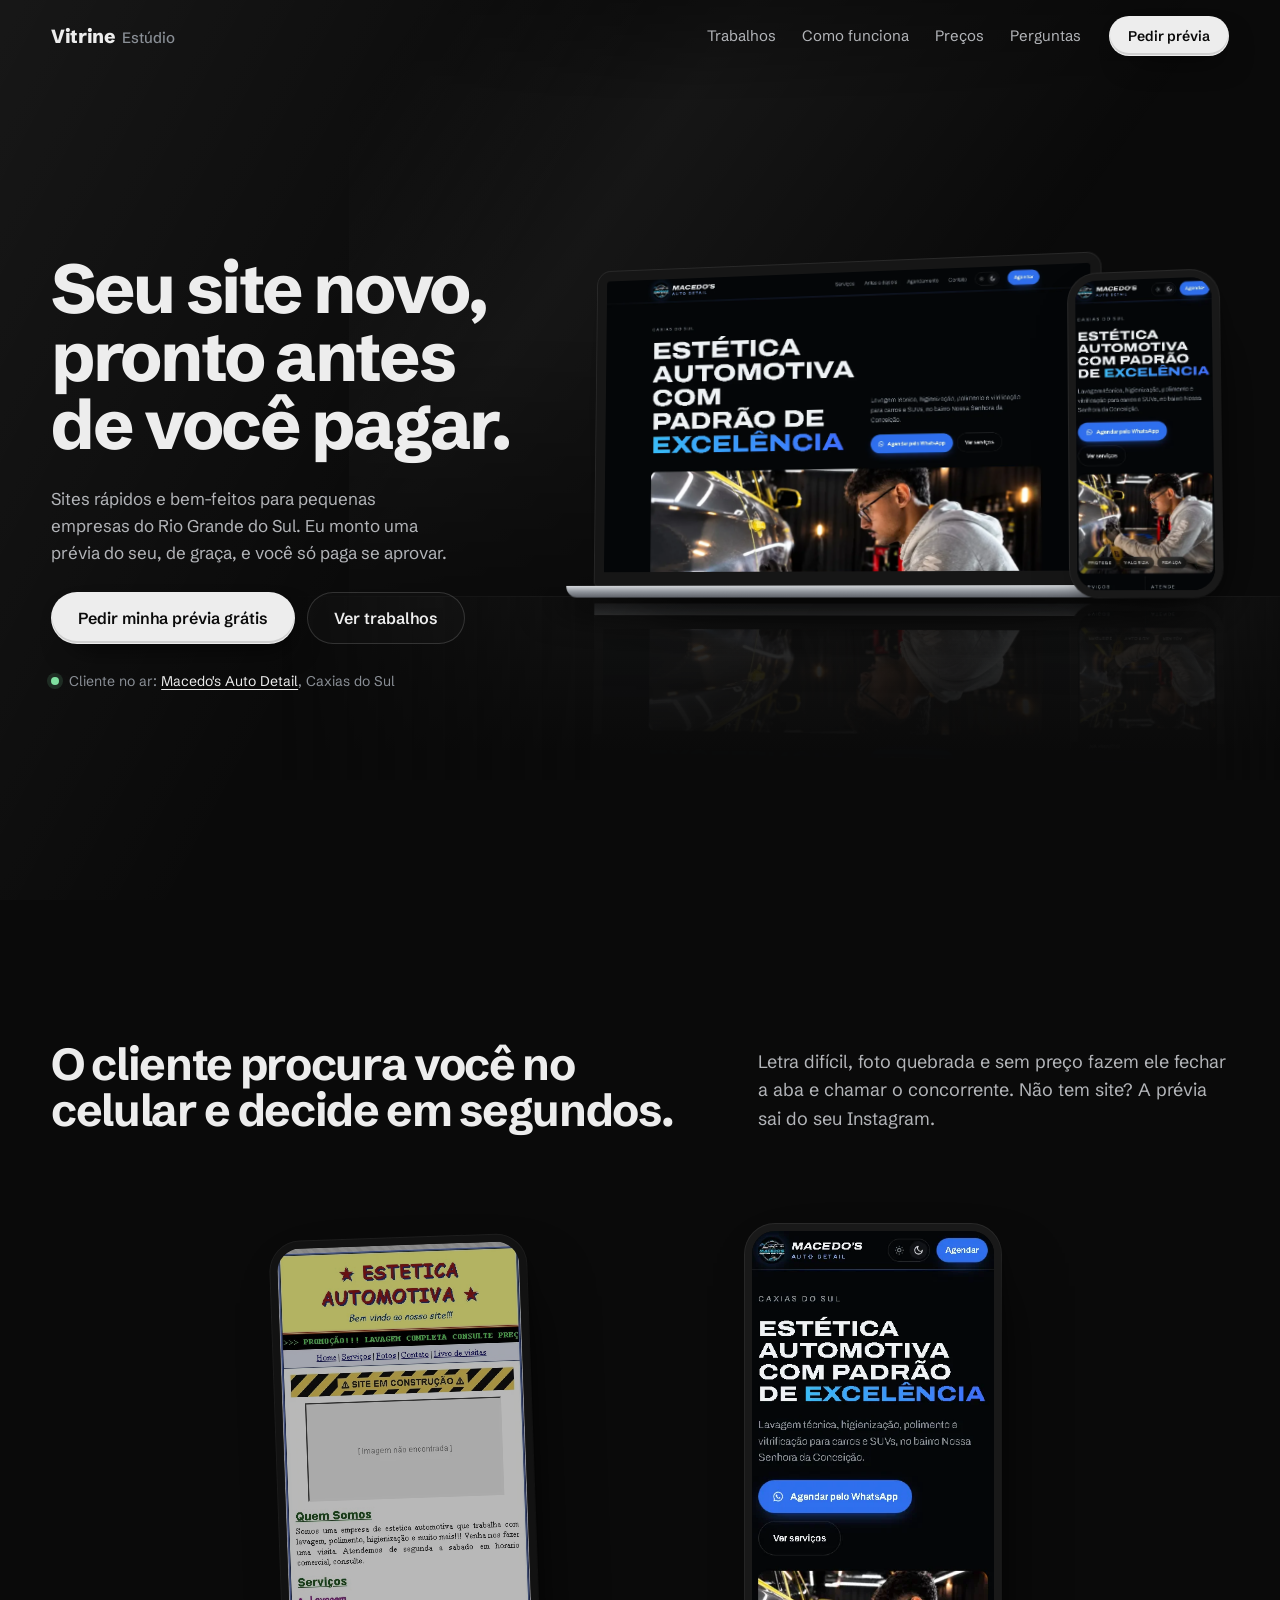
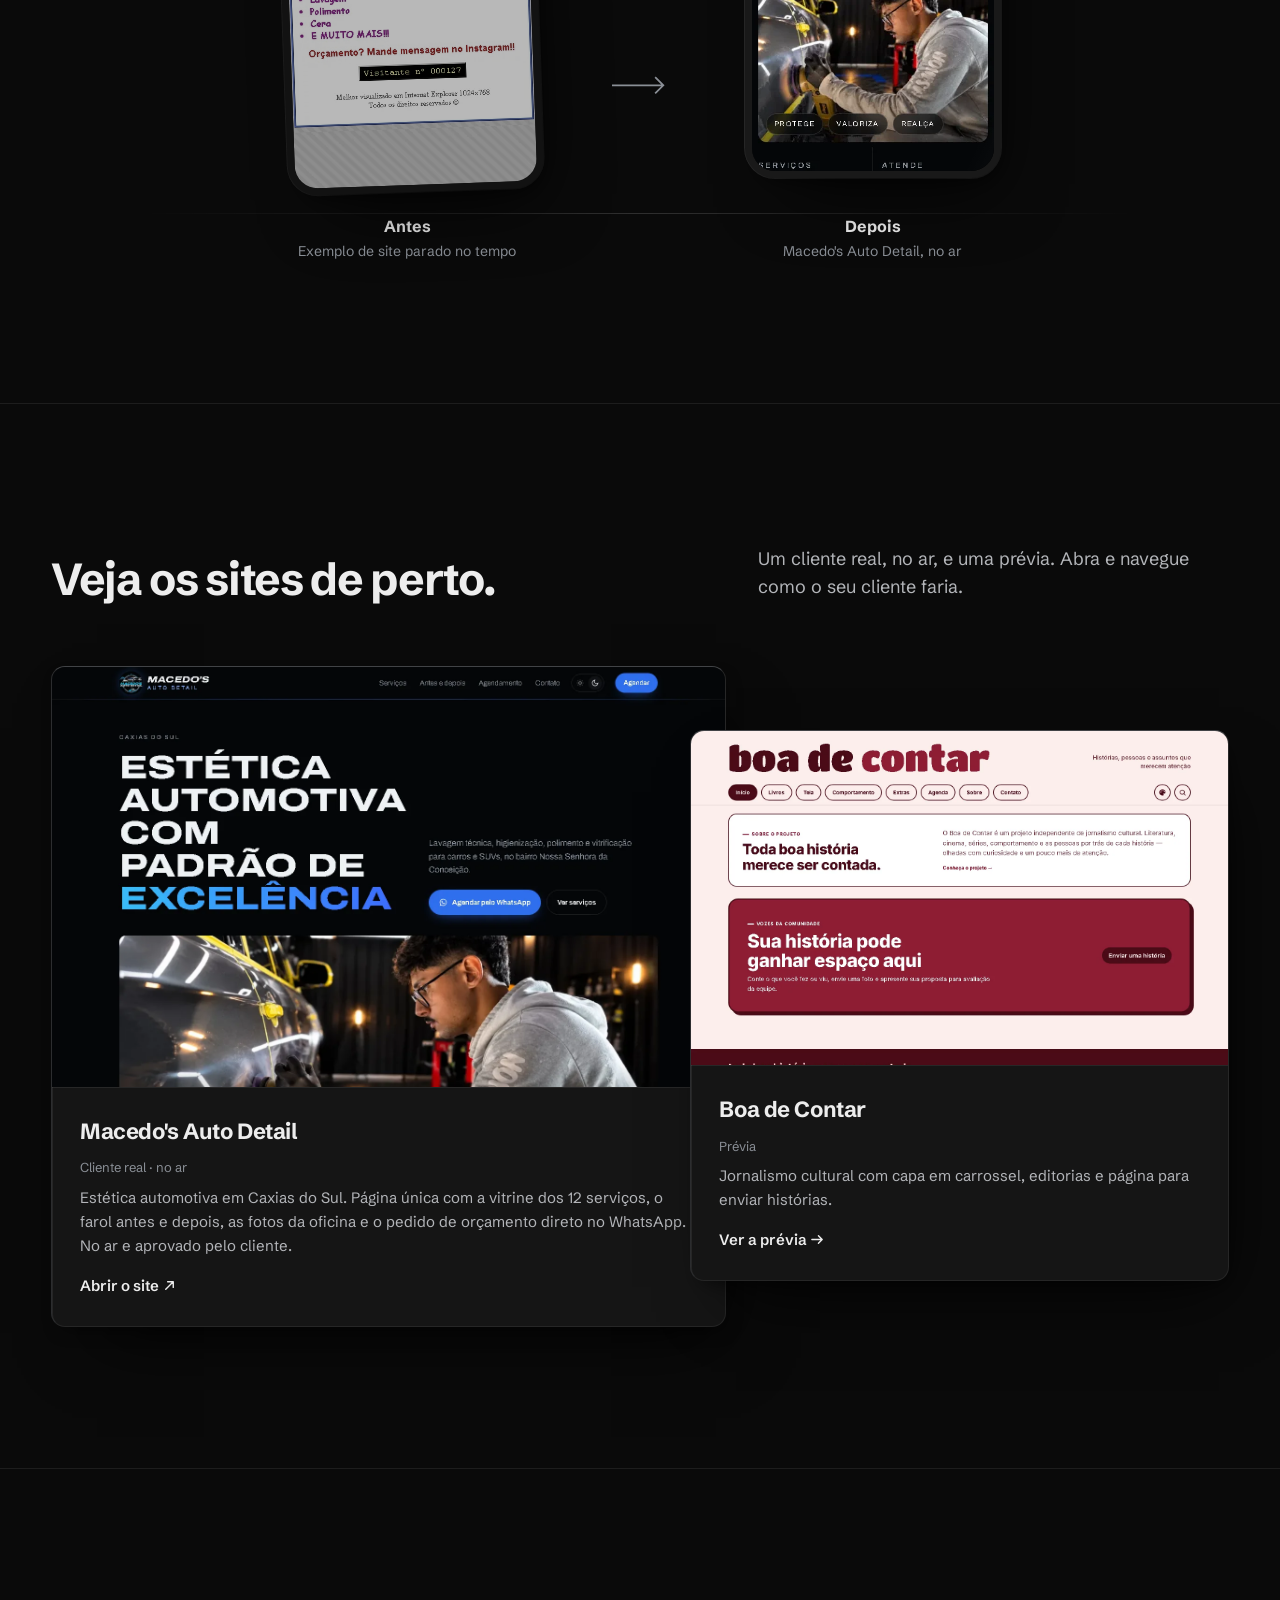
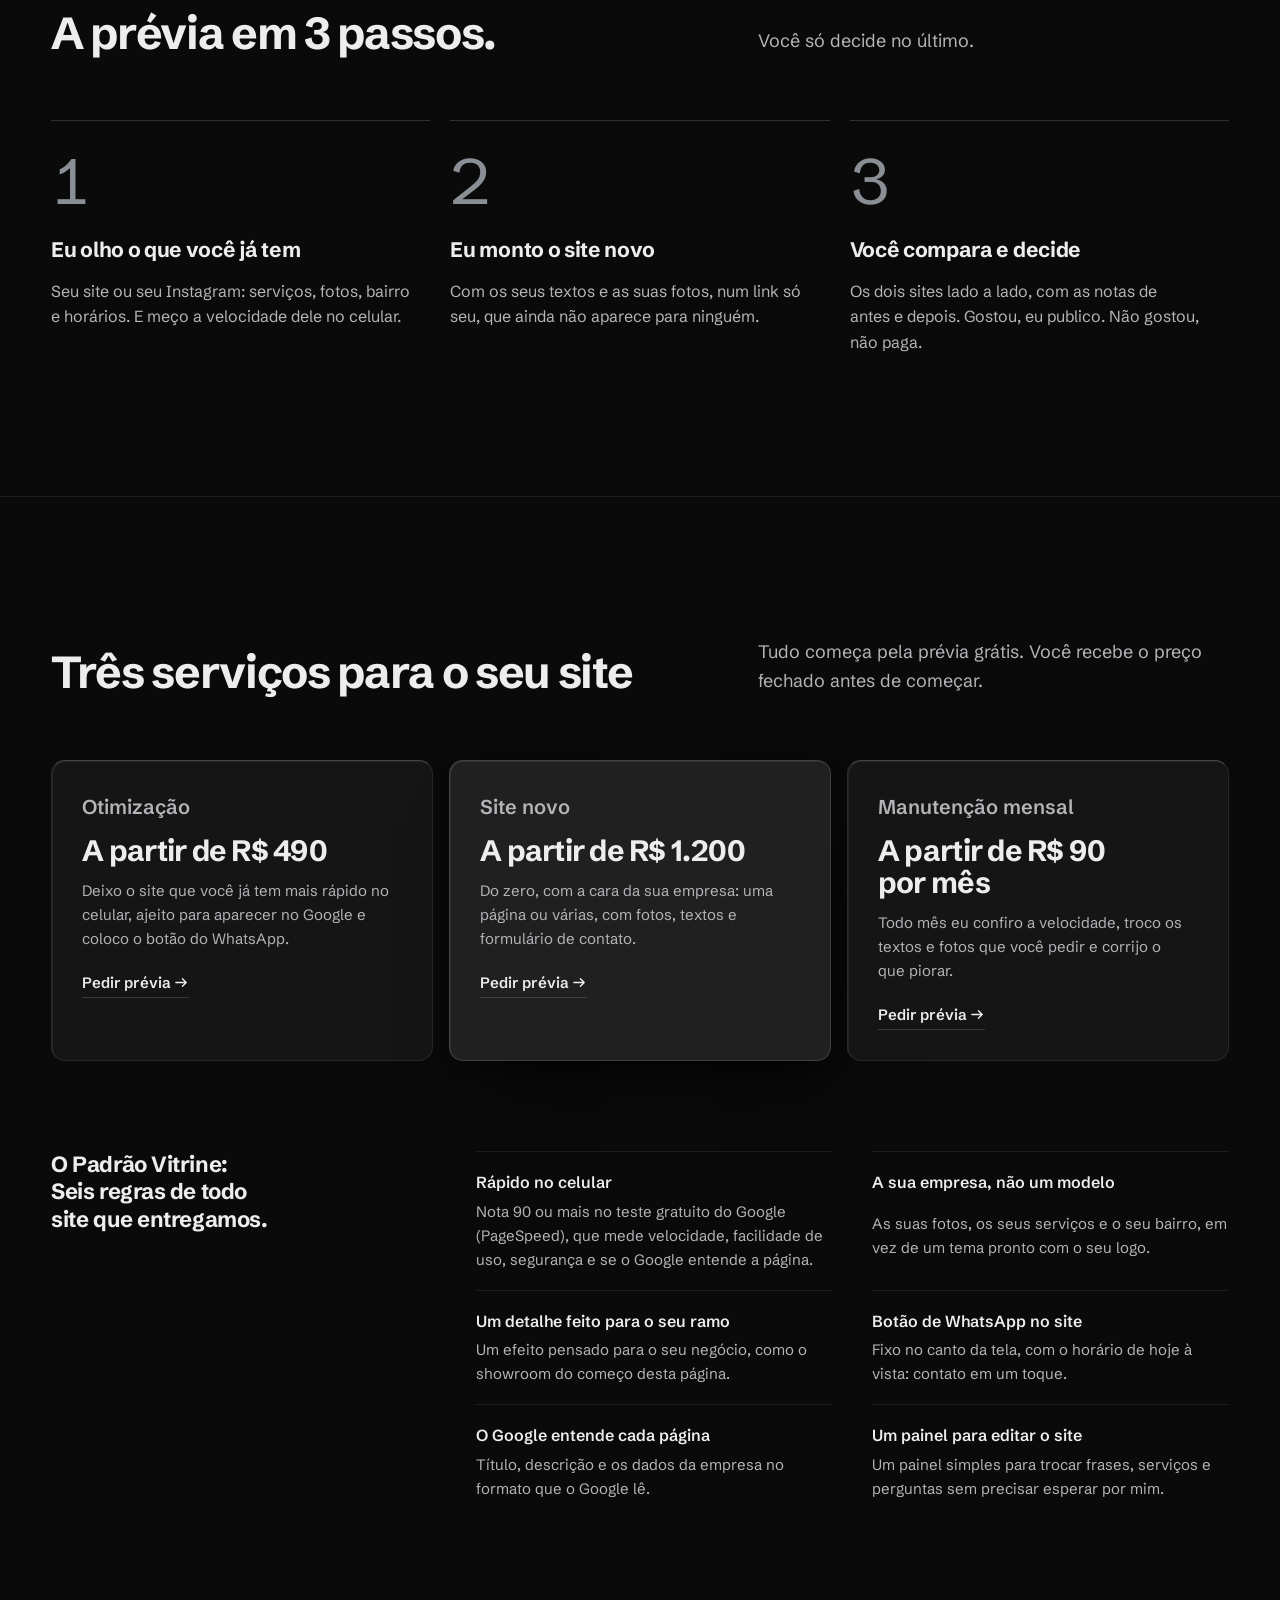
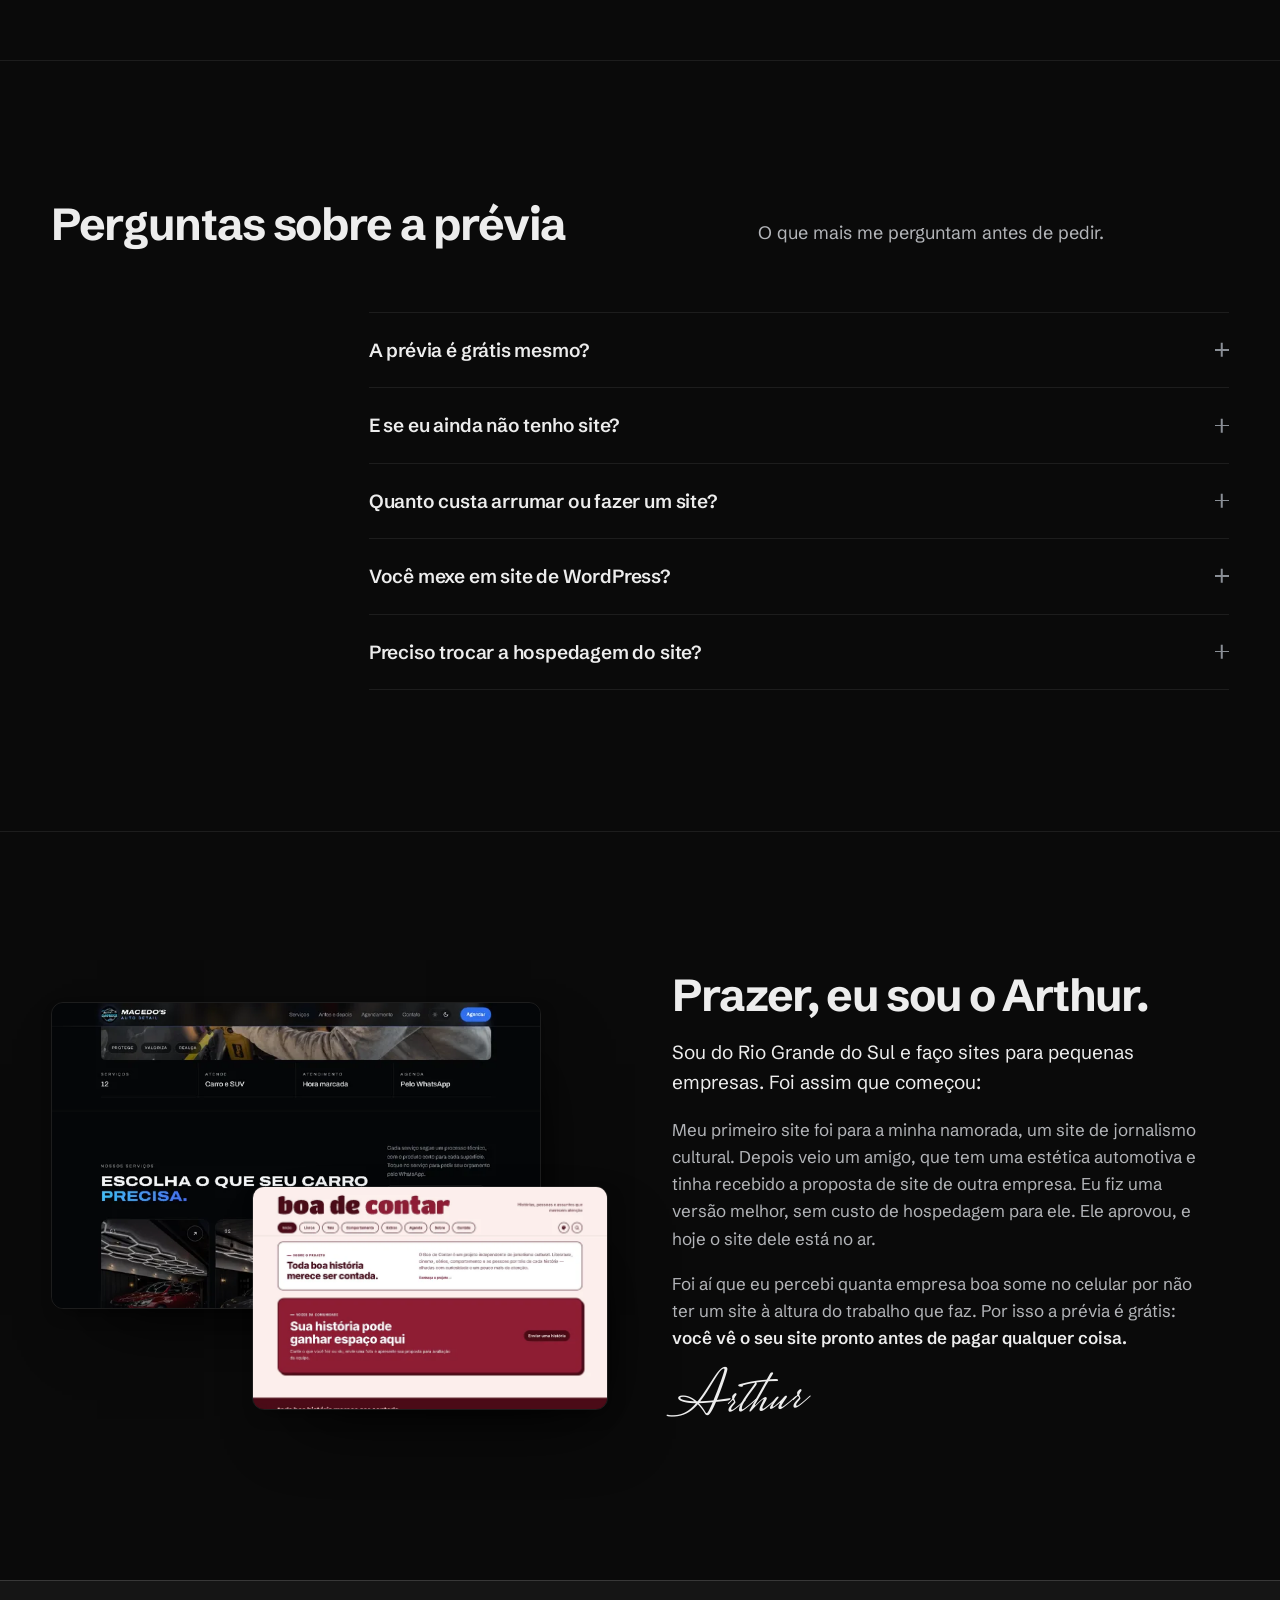
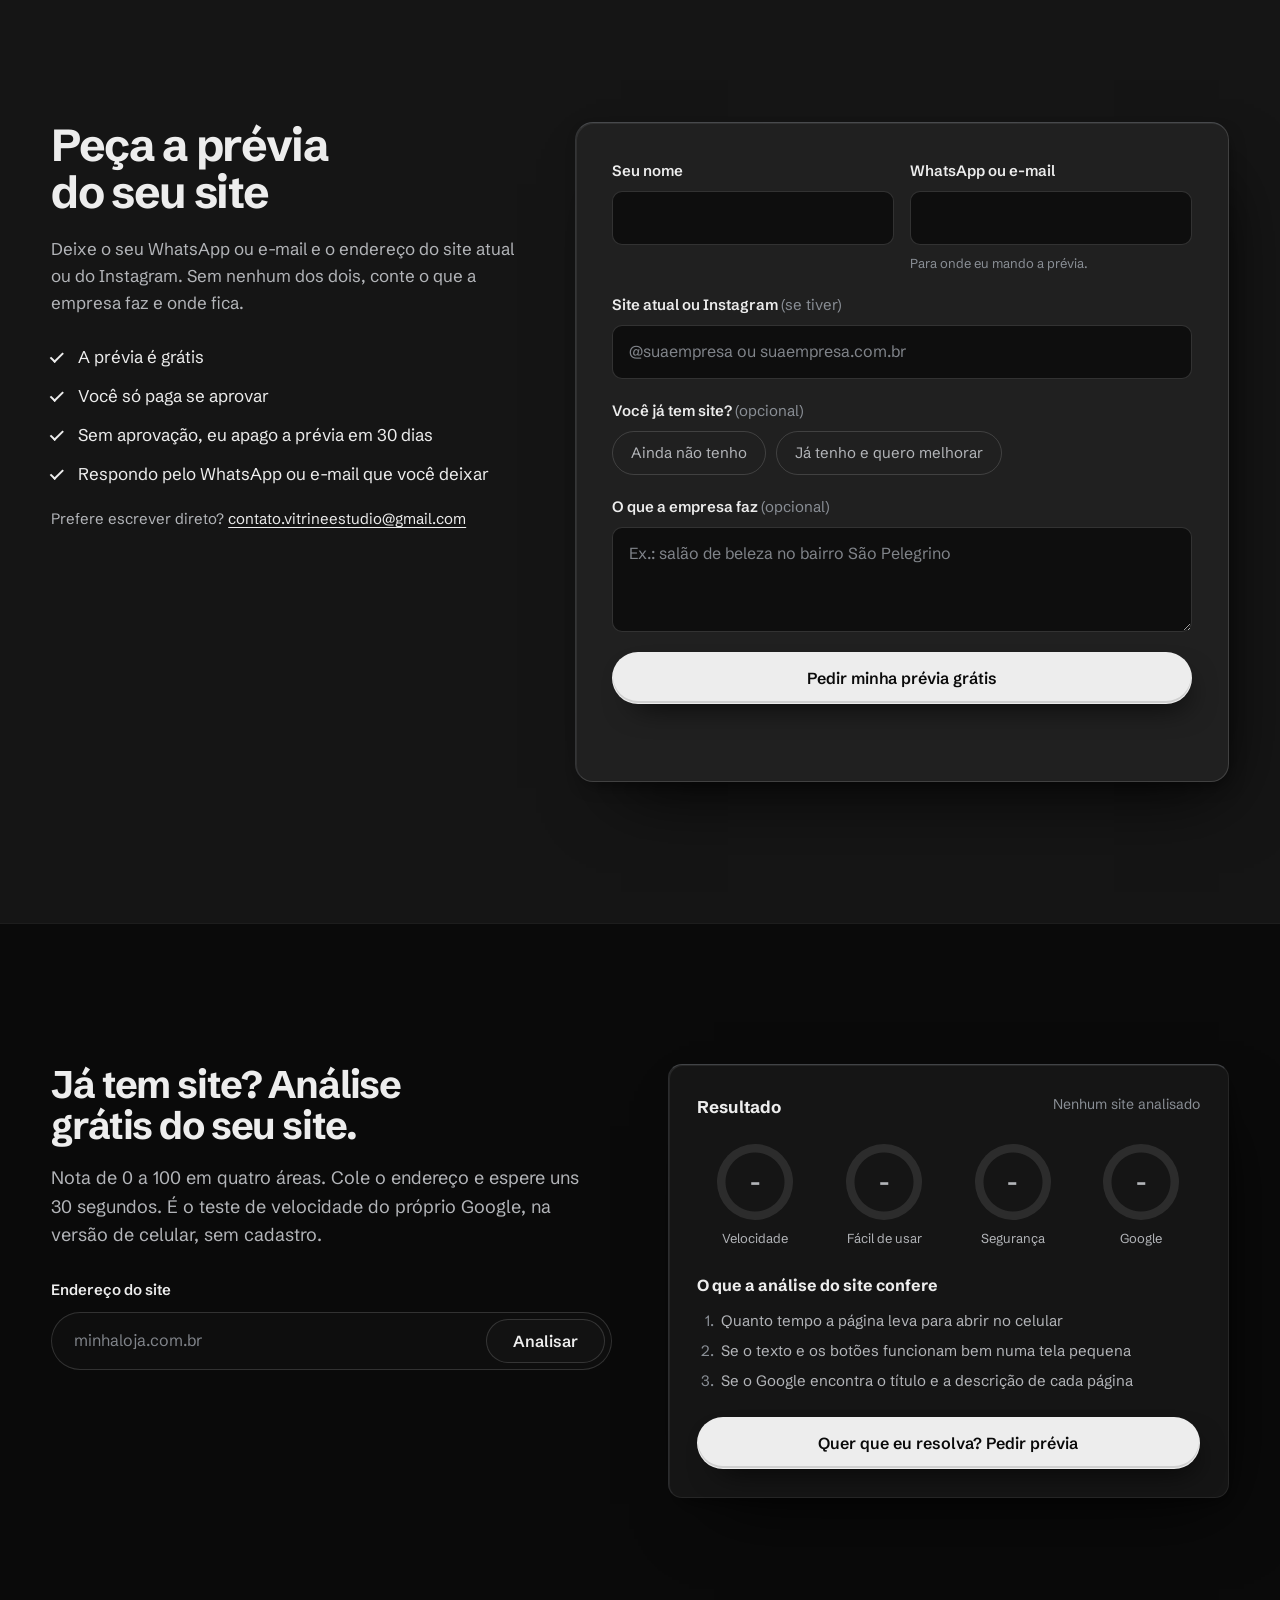
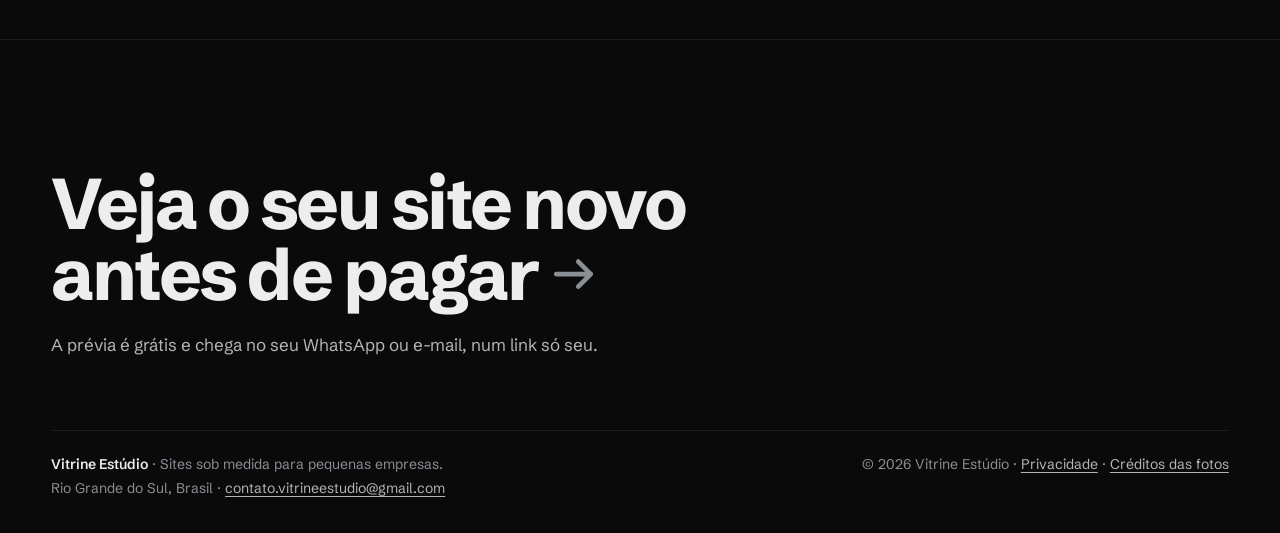
==== commit e47161db: "feat: site novo Dark Premium (showroom), formulario com WhatsApp ou e-mail, garantias ao lado do ped" ====
--- a/index.html
+++ b/index.html
@@ -10,180 +10,213 @@
 <meta property="og:type" content="website">
 <meta property="og:image" content="share.jpg">
 <meta name="twitter:card" content="summary_large_image">
-<meta name="theme-color" content="#07081c">
+<meta name="theme-color" content="#0a0a0a">
 <link rel="icon" href="favicon.svg" type="image/svg+xml">
-<link rel="preconnect" href="https://fonts.googleapis.com"><link rel="preconnect" href="https://fonts.gstatic.com" crossorigin>
-<link rel="preload" as="style" href="https://fonts.googleapis.com/css2?family=Archivo:wdth,wght@125,700;125,800&family=Sen:wght@400;500;700&family=Mrs+Saint+Delafield&display=swap">
-<link rel="stylesheet" href="https://fonts.googleapis.com/css2?family=Archivo:wdth,wght@125,700;125,800&family=Sen:wght@400;500;700&family=Mrs+Saint+Delafield&display=swap" media="print" onload="this.media='all'">
-<noscript><link rel="stylesheet" href="https://fonts.googleapis.com/css2?family=Archivo:wdth,wght@125,700;125,800&family=Sen:wght@400;500;700&family=Mrs+Saint+Delafield&display=swap"></noscript>
-<link rel="stylesheet" href="css/v8.css?v=1795830000">
-<script type="importmap">{ "imports": { "three": "./assets/vendor/three.module.min.js" } }</script>
+<link rel="preload" href="assets/fonts/schibsted-grotesk-v7.woff2" as="font" type="font/woff2" crossorigin>
+<link rel="stylesheet" href="css/v9.css?v=10">
 <script>document.documentElement.classList.add('js')</script>
 </head>
 <body>
 <a class="skip" href="#topo">Pular para o conteúdo</a>
-<div class="cursor" aria-hidden="true" data-cursor><span data-cursor-text></span></div>
-<div class="loader" aria-hidden="true" data-loader>
-  <span class="loader__word">VITRINE<sup>®</sup></span>
-  <span class="loader__bar"><i data-loader-bar></i></span>
-</div>
-
-<header class="bar">
-  <a class="bar__logo" href="#topo" aria-label="Vitrine Estúdio, início">VITRINE<sup>®</sup></a>
-  <div class="bar__actions">
-    <a class="pill bar__cta" href="#pedido" data-magnet>Pedir prévia</a>
-    <button class="menu-btn" data-magnet type="button" aria-expanded="false" aria-controls="menu" data-menu-open><span class="burger" aria-hidden="true"><i></i><i></i></span>Menu</button>
-  </div>
+
+<header class="bar" data-bar>
+  <a class="bar__logo" href="#topo" aria-label="Vitrine Estúdio, início">Vitrine<span>Estúdio</span></a>
+  <nav class="bar__nav" aria-label="Seções">
+    <a href="#trabalhos">Trabalhos</a>
+    <a href="#como">Como funciona</a>
+    <a href="#precos">Preços</a>
+    <a href="#perguntas">Perguntas</a>
+  </nav>
+  <a class="btn btn--primary btn--small" href="#pedido">Pedir prévia</a>
 </header>
 
-<nav class="menu" id="menu" aria-label="Seções" hidden data-menu>
-  <button class="pill menu__close" type="button" data-menu-close>Fechar <span aria-hidden="true">✕</span></button>
-  <ul>
-    <li><a href="#previa">Como funciona</a></li>
-    <li><a href="#trabalhos">Sites</a></li>
-    <li><a href="#padrao">O que você recebe</a></li>
-    <li><a href="#analise">Análise</a></li>
-    <li><a href="#perguntas">Perguntas</a></li>
-    <li><a href="#sobre">Quem faz</a></li>
-    <li><a href="#pedido">Pedir prévia</a></li>
-  </ul>
-</nav>
-
 <main id="topo">
-  <!-- Abertura: print de um site real que abre do meio, assinatura gigante que se desenha e os sites flutuando em volta -->
-  <section class="me" aria-labelledby="me-h" data-me>
-    <canvas class="topo" aria-hidden="true" data-topo></canvas>
-    <p class="tiny me__kicker">Vitrine Estúdio · Rio Grande do Sul</p>
-    <figure class="me__photo" data-me-photo>
-      <img src="assets/img/macedos-farol.webp" width="1440" height="900" alt="Farol antes e depois no site da Macedo's Auto Detail, cliente real" fetchpriority="high">
+  <!-- Abertura: o site de um cliente real exposto como num showroom, com uma luz e o piso que reflete -->
+  <section class="hero" aria-labelledby="hero-h">
+    <div class="hero__copy">
+      <h1 id="hero-h" class="hero__title">Seu site novo, pronto antes de você pagar.</h1>
+      <p class="hero__lead">Sites rápidos e bem-feitos para pequenas empresas do Rio Grande do Sul. Eu monto uma prévia do seu, de graça, e você só paga se aprovar.</p>
+      <div class="hero__actions">
+        <a class="btn btn--primary" href="#pedido">Pedir minha prévia grátis</a>
+        <a class="btn btn--ghost" href="#trabalhos">Ver trabalhos</a>
+      </div>
+      <p class="hero__proof"><span class="dot" aria-hidden="true"></span>Cliente no ar: <a href="https://macedos-auto-detail.pages.dev" target="_blank" rel="noopener">Macedo's Auto Detail</a>, Caxias do Sul</p>
+    </div>
+    <div class="stage" data-stage>
+      <div class="stage__light" aria-hidden="true"></div>
+      <div class="stage__set" data-stage-set>
+        <figure class="device device--laptop">
+          <div class="device__screen"><img src="assets/img/macedos-home.webp" width="1440" height="900" alt="Site da Macedo's Auto Detail aberto num notebook" fetchpriority="high"></div>
+          <div class="device__base" aria-hidden="true"></div>
+        </figure>
+        <figure class="device device--phone">
+          <div class="device__screen"><img src="assets/img/macedos-celular.webp" width="390" height="844" alt="O mesmo site no celular"></div>
+        </figure>
+      </div>
+      <div class="stage__floor" aria-hidden="true"></div>
+    </div>
+  </section>
+
+  <!-- Antes e depois: um site antigo de exemplo ao lado de um site real -->
+  <section class="sec compare" aria-labelledby="compare-h">
+    <div class="sec__head">
+      <h2 id="compare-h">O cliente procura você no celular e decide em segundos.</h2>
+      <p>Letra difícil, foto quebrada e sem preço fazem ele fechar a aba e chamar o concorrente. Não tem site? A prévia sai do seu Instagram.</p>
+    </div>
+    <div class="compare__row">
+      <figure class="exhibit exhibit--before" data-reveal>
+        <div class="phone"><img src="assets/img/antes-feio.webp" width="390" height="844" alt="Exemplo de site antigo: letra difícil, aviso de site em construção e imagem quebrada" loading="lazy"></div>
+        <figcaption><b>Antes</b> Exemplo de site parado no tempo</figcaption>
+      </figure>
+      <span class="compare__arrow" aria-hidden="true"><svg viewBox="0 0 48 16"><path d="M0 8h44M37 1l7 7-7 7" fill="none" stroke="currentColor" stroke-width="1.5"/></svg></span>
+      <figure class="exhibit exhibit--after" data-reveal>
+        <div class="phone"><img src="assets/img/macedos-celular.webp" width="390" height="844" alt="Depois: o site da Macedo's Auto Detail no celular" loading="lazy"></div>
+        <figcaption><b>Depois</b> Macedo's Auto Detail, no ar</figcaption>
+      </figure>
+    </div>
+  </section>
+
+  <!-- Trabalhos: cada site exposto em tamanho grande, com o que ele é de verdade -->
+  <section class="sec work" id="trabalhos" aria-labelledby="work-h">
+    <div class="sec__head">
+      <h2 id="work-h">Veja os sites de perto.</h2>
+      <p>Um cliente real, no ar, e uma prévia. Abra e navegue como o seu cliente faria.</p>
+    </div>
+    <div class="work__grid">
+      <a class="plate plate--wide" href="https://macedos-auto-detail.pages.dev" target="_blank" rel="noopener" data-reveal>
+        <span class="plate__img"><img src="assets/img/macedos-home.webp" width="1440" height="900" alt="Página inicial do site da Macedo's Auto Detail" loading="lazy"></span>
+        <span class="plate__text"><b>Macedo's Auto Detail</b><span class="tag">Cliente real · no ar</span><span>Estética automotiva em Caxias do Sul. Página única com a vitrine dos 12 serviços, o farol antes e depois, as fotos da oficina e o pedido de orçamento direto no WhatsApp. No ar e aprovado pelo cliente.</span><span class="plate__go">Abrir o site <svg class="ico" viewBox="0 0 16 16" aria-hidden="true"><path d="M4 12L12 4M6 4h6v6" fill="none" stroke="currentColor" stroke-width="1.5" stroke-linecap="round" stroke-linejoin="round"/></svg></span></span>
+      </a>
+      <a class="plate" href="exemplos/boa-de-contar/" data-reveal>
+        <span class="plate__img"><img src="assets/img/boa-de-contar.webp" width="1440" height="900" alt="Página inicial do Boa de Contar, projeto de jornalismo cultural" loading="lazy"></span>
+        <span class="plate__text"><b>Boa de Contar</b><span class="tag">Prévia</span><span>Jornalismo cultural com capa em carrossel, editorias e página para enviar histórias.</span><span class="plate__go">Ver a prévia <svg class="ico" viewBox="0 0 16 16" aria-hidden="true"><path d="M2 8h11M9 4l4 4-4 4" fill="none" stroke="currentColor" stroke-width="1.5" stroke-linecap="round" stroke-linejoin="round"/></svg></span></span>
+      </a>
+    </div>
+  </section>
+
+  <!-- Como funciona: três passos, o número é a ordem de verdade -->
+  <section class="sec steps" id="como" aria-labelledby="como-h">
+    <div class="sec__head">
+      <h2 id="como-h">A prévia em 3 passos.</h2>
+      <p>Você só decide no último.</p>
+    </div>
+    <ol class="steps__list">
+      <li class="step" data-reveal><h3>Eu olho o que você já tem</h3><p>Seu site ou seu Instagram: serviços, fotos, bairro e horários. E meço a velocidade dele no celular.</p></li>
+      <li class="step" data-reveal><h3>Eu monto o site novo</h3><p>Com os seus textos e as suas fotos, num link só seu, que ainda não aparece para ninguém.</p></li>
+      <li class="step" data-reveal><h3>Você compara e decide</h3><p>Os dois sites lado a lado, com as notas de antes e depois. Gostou, eu publico. Não gostou, não paga.</p></li>
+    </ol>
+  </section>
+
+  <!-- Serviços e preços, depois as regras que valem para todo site -->
+  <section class="sec offer" id="precos" aria-labelledby="precos-h">
+    <div class="sec__head">
+      <h2 id="precos-h">Três serviços para o seu site</h2>
+      <p>Tudo começa pela prévia grátis. Você recebe o preço fechado antes de começar.</p>
+    </div>
+    <ul class="offer__list">
+      <li class="price" data-reveal><h3>Otimização</h3><p class="price__value">A partir de R$ 490</p><p>Deixo o site que você já tem mais rápido no celular, ajeito para aparecer no Google e coloco o botão do WhatsApp.</p><a class="price__go" href="#pedido">Pedir prévia <svg class="ico" viewBox="0 0 16 16" aria-hidden="true"><path d="M2 8h11M9 4l4 4-4 4" fill="none" stroke="currentColor" stroke-width="1.5" stroke-linecap="round" stroke-linejoin="round"/></svg></a></li>
+      <li class="price" data-reveal><h3>Site novo</h3><p class="price__value">A partir de R$ 1.200</p><p>Do zero, com a cara da sua empresa: uma página ou várias, com fotos, textos e formulário de contato.</p><a class="price__go" href="#pedido">Pedir prévia <svg class="ico" viewBox="0 0 16 16" aria-hidden="true"><path d="M2 8h11M9 4l4 4-4 4" fill="none" stroke="currentColor" stroke-width="1.5" stroke-linecap="round" stroke-linejoin="round"/></svg></a></li>
+      <li class="price" data-reveal><h3>Manutenção mensal</h3><p class="price__value">A partir de R$ 90 por mês</p><p>Todo mês eu confiro a velocidade, troco os textos e fotos que você pedir e corrijo o que piorar.</p><a class="price__go" href="#pedido">Pedir prévia <svg class="ico" viewBox="0 0 16 16" aria-hidden="true"><path d="M2 8h11M9 4l4 4-4 4" fill="none" stroke="currentColor" stroke-width="1.5" stroke-linecap="round" stroke-linejoin="round"/></svg></a></li>
+    </ul>
+    <div class="rules">
+      <h3 class="rules__title">O Padrão Vitrine: Seis regras de todo site que entregamos.</h3>
+      <ul class="rules__list">
+        <li><b>Rápido no celular</b><span>Nota 90 ou mais no teste gratuito do Google (PageSpeed), que mede velocidade, facilidade de uso, segurança e se o Google entende a página.</span></li>
+        <li><b>A sua empresa, não um modelo</b><span>As suas fotos, os seus serviços e o seu bairro, em vez de um tema pronto com o seu logo.</span></li>
+        <li><b>Um detalhe feito para o seu ramo</b><span>Um efeito pensado para o seu negócio, como o showroom do começo desta página.</span></li>
+        <li><b>Botão de WhatsApp no site</b><span>Fixo no canto da tela, com o horário de hoje à vista: contato em um toque.</span></li>
+        <li><b>O Google entende cada página</b><span>Título, descrição e os dados da empresa no formato que o Google lê.</span></li>
+        <li><b>Um painel para editar o site</b><span>Um painel simples para trocar frases, serviços e perguntas sem precisar esperar por mim.</span></li>
+      </ul>
+    </div>
+  </section>
+
+  <section class="sec faq" id="perguntas" aria-labelledby="perguntas-h">
+    <div class="sec__head">
+      <h2 id="perguntas-h">Perguntas sobre a prévia</h2>
+      <p>O que mais me perguntam antes de pedir.</p>
+    </div>
+    <div class="faq__list">
+      <details><summary>A prévia é grátis mesmo?<i aria-hidden="true"></i></summary><p>Sim. Se não gostar, você não paga nada, e eu apago a prévia em 30 dias.</p></details>
+      <details><summary>E se eu ainda não tenho site?<i aria-hidden="true"></i></summary><p>Eu monto a prévia com o que está no seu Instagram ou na sua página do Google: fotos, serviços e horários.</p></details>
+      <details><summary>Quanto custa arrumar ou fazer um site?<i aria-hidden="true"></i></summary><p>A otimização começa em R$ 490 e o site novo em R$ 1.200; a manutenção, em R$ 90 por mês. O valor final depende do tamanho do site, e eu mando o preço fechado antes de começar. A prévia continua grátis.</p></details>
+      <details><summary>Você mexe em site de WordPress?<i aria-hidden="true"></i></summary><p>Sim. Faço temas de WordPress do zero e também trabalho com sites em HTML.</p></details>
+      <details><summary>Preciso trocar a hospedagem do site?<i aria-hidden="true"></i></summary><p>Não. Eu trabalho na hospedagem que você já usa. Para site novo, indico opções sem mensalidade.</p></details>
+    </div>
+  </section>
+
+  <section class="sec about" id="sobre" aria-labelledby="about-h">
+    <figure class="about__img" data-reveal>
+      <img src="assets/img/macedos-servicos-720.webp" width="720" height="450" alt="Seção de serviços do site da Macedo's Auto Detail" loading="lazy">
+      <img src="assets/img/boa-de-contar-720.webp" width="720" height="450" alt="Capa do Boa de Contar" loading="lazy">
     </figure>
-    <a class="me__float me__float--a" href="exemplos/boa-de-contar/" data-float="0.6" data-speed="0.12"><img src="assets/img/boa-de-contar-720.webp" width="720" height="450" alt="Site do Boa de Contar"><span class="tiny">Boa de Contar ↗</span></a>
-    <a class="me__float me__float--c" href="exemplos/boa-de-contar/" data-float="0.9" data-speed="0.2"><img src="assets/img/boa-de-contar-celular.webp" width="390" height="844" alt="Site do Boa de Contar no celular"><span class="tiny">No celular ↗</span></a>
-    <div class="me__bottom">
-      <div class="me__intro">
-        <h1 id="me-h" class="me__title" data-split>Sites bonitos e rápidos para pequenas empresas.</h1>
-        <p class="me__sub">Eu monto uma prévia do seu site novo, de graça. Você só paga se aprovar.</p>
-        <p class="me__proof"><b>Cliente no ar:</b> Macedo's Auto Detail, Caxias do Sul</p>
-      </div>
-      <div class="me__cta">
-        <a class="pill pill--dark pill--big" href="#pedido" data-magnet>Pedir minha prévia grátis <i aria-hidden="true"></i></a>
-        <span class="hero__scroll tiny" aria-hidden="true">Role <b>↓</b></span>
-      </div>
-    </div>
-  </section>
-
-  <!-- Abertura: painel escuro com a cena 3D (peças e celulares que reagem ao mouse) -->
-  <section class="hero" aria-labelledby="hero-h">
-    <div class="hero__stage" data-stage>
-      <canvas class="hero__canvas" data-canvas aria-hidden="true"></canvas>
-      <picture class="hero__poster"><source media="(max-width: 700px)" srcset="assets/img/hero-cena-mob.webp?v=3"><img src="assets/img/hero-cena.webp?v=3" width="1365" height="804" alt="Celular com o site do Boa de Contar flutuando entre peças 3D holográficas" fetchpriority="high"></picture>
-      <div class="hero__over">
-        <h2 id="hero-h" class="hero__title" data-split>Seu site novo, pronto antes de você pagar.</h2>
-        <div class="hero__meta">
-          <span>Grátis · você só paga se gostar</span>
-          <span class="hero__scroll" aria-hidden="true">Role <b>↓</b></span>
-        </div>
-      </div>
-    </div>
-  </section>
-
-  <!-- Capítulos: cada um é uma janela com estilo próprio; a rolada ou a seta troca de janela -->
-  <section class="chap chap--antes" aria-labelledby="c1-h">
-    <div class="chap__text">
-      <p class="tiny">01 · Hoje</p>
-      <h2 id="c1-h" data-split>O cliente procura você e acha um site parado no tempo.</h2>
-      <p>Letra difícil, foto quebrada, sem preço. Ele fecha a aba e chama o concorrente.</p>
-    </div>
-    <div class="chap__phone" data-chap><img src="assets/img/antes-feio.webp" width="390" height="844" alt="" loading="lazy"></div>
-    <span class="chap__stamp" aria-hidden="true" data-chap-extra>Desatualizado</span>
-  </section>
-
-  <!-- Antes | Depois: as palavras se afastam e o celular sai do preto e branco para a cor (seção presa) -->
-  <section class="ad" aria-labelledby="ad-h" data-pin data-ad>
-    <div class="ad__sticky">
-      <canvas class="topo" aria-hidden="true" data-topo></canvas>
-      <h2 id="ad-h" class="sr">Antes e depois do site</h2>
-      <span class="ad__word" aria-hidden="true" data-ad-l>Antes</span>
-      <figure class="ad__phone">
-        <img class="ad__before" src="assets/img/antes-feio.webp" width="390" height="844" alt="Antes: um site antigo, com letra difícil de ler, aviso de site em construção e imagem quebrada" loading="lazy">
-        <img class="ad__after" src="assets/img/macedos-celular.webp" width="390" height="844" alt="Depois: o site da Macedo's Auto Detail" loading="lazy" data-ad-after>
-      </figure>
-      <span class="ad__word" aria-hidden="true" data-ad-r>Depois</span>
-      <p class="tiny ad__cap">Role para ver o site mudar</p>
-    </div>
-  </section>
-
-  <!-- Trabalhos: grade sem espaço entre as fotos, título com a palavra que troca, faixas cruzadas e botões -->
-  <section class="work" id="trabalhos" aria-labelledby="work-h">
-    <h2 id="work-h" class="work__title">Dá uma olhada no que eu posso fazer pela sua <span class="rot" data-rotate="empresa|barbearia|clínica|cafeteria|estética">empresa</span></h2>
-    <div class="tiles tiles--duo">
-      <a class="tile" href="https://macedos-auto-detail.pages.dev" target="_blank" rel="noopener" data-rise><img src="assets/img/macedos-home.webp" width="1440" height="900" alt="Site da Macedo's Auto Detail" loading="lazy"><span class="tile__info"><span class="tiny">Cliente real · no ar</span><b>Macedo's Auto Detail ↗</b></span></a>
-      <!-- Boa de Contar: prévia estática do site real (WordPress), sem matérias de teste e sem o e-mail pessoal -->
-      <a class="tile" href="exemplos/boa-de-contar/" data-rise><img src="assets/img/boa-de-contar.webp" width="1440" height="900" alt="Site do Boa de Contar, projeto de jornalismo cultural" loading="lazy"><span class="tile__info"><span class="tiny">Jornalismo cultural · prévia</span><b>Boa de Contar →</b></span></a>
-    </div>
-    <div class="ribbons" aria-hidden="true">
-      <div class="ribbon ribbon--a"><div class="ribbon__track"><span>Site novo</span><i>✦</i><span>Prévia grátis</span><i>✦</i><span>Otimização</span><i>✦</i><span>Manutenção</span><i>✦</i><span>Site novo</span><i>✦</i><span>Prévia grátis</span><i>✦</i><span>Otimização</span><i>✦</i><span>Manutenção</span><i>✦</i></div></div>
-      <div class="ribbon ribbon--b"><div class="ribbon__track"><span>Rápido no celular</span><i>✦</i><span>WhatsApp</span><i>✦</i><span>Google</span><i>✦</i><span>Rápido no celular</span><i>✦</i><span>WhatsApp</span><i>✦</i><span>Google</span><i>✦</i></div></div>
-    </div>
-    <div class="work__cta">
-      <a class="pill pill--dark pill--big" href="#pedido" data-magnet>Pedir minha prévia <span aria-hidden="true">→</span></a>
-      <a class="pill pill--big" href="#sobre" data-magnet>Conheça o Arthur <span aria-hidden="true">→</span></a>
-    </div>
-  </section>
-
-  <!-- Quem está por trás: foto grande, assinatura que se desenha, história curta e o mapa de linhas ao fundo -->
-
-  <!-- Os passos andam para o lado enquanto a página desce (seção presa) -->
-  <section class="hs" id="previa" aria-labelledby="previa-h" data-hs>
-    <div class="hs__sticky">
-      <div class="sec__head hs__head"><h2 id="previa-h" class="big" data-split>A prévia em 3 passos.</h2><p class="tiny">Você só decide no último.</p></div>
-      <ol class="hs__track" data-hs-track>
-        <li class="hcard">
-          <span class="hcard__img"><img src="assets/img/photo-f69023035-960.webp" width="960" height="640" alt="Dedo tocando a tela de um celular sobre uma mesa branca" loading="lazy"></span>
-          <span class="hcard__text"><h3>Eu olho o que você já tem</h3><p>Seu site ou seu Instagram: serviços, fotos, bairro e horários. E meço a velocidade dele no celular.</p></span>
-        </li>
-        <li class="hcard">
-          <span class="hcard__img"><img src="assets/img/photo-f102159114-960.webp" width="960" height="640" alt="Notebook aberto com código de estilo na tela" loading="lazy"></span>
-          <span class="hcard__text"><h3>Eu monto o site novo</h3><p>Com os seus textos e as suas fotos, num link só seu, que ainda não aparece para ninguém.</p></span>
-        </li>
-        <li class="hcard">
-          <span class="hcard__img"><img src="assets/img/photo-f51439363-960.webp" width="960" height="640" alt="Mão segurando um celular ao lado de um copo de café" loading="lazy"></span>
-          <span class="hcard__text"><h3>Você compara e decide</h3><p>Os dois sites lado a lado, com as notas de antes e depois. Gostou, eu publico. Não gostou, não paga.</p></span>
-        </li>
-        <li class="hcard hcard--cta"><a href="#pedido" data-magnet><span class="tiny">Grátis, sem compromisso</span><b>Pedir a minha prévia</b><span class="hcard__arrow" aria-hidden="true">→</span></a></li>
-      </ol>
-      <div class="hs__progress" aria-hidden="true"><i data-hs-bar></i></div>
-    </div>
-  </section>
-
-  <section class="sec sec--ink oferta" id="padrao" aria-labelledby="padrao-h">
-    <div class="sec__head"><h2 id="padrao-h" class="big" data-split>O que você recebe</h2><p class="tiny">Tudo começa pela prévia grátis.</p></div>
-    <ul class="services">
-      <li class="service" data-rise><h3>Otimização</h3><p>Deixo o site que você já tem mais rápido no celular, ajeito para aparecer no Google e coloco o botão do WhatsApp.</p><p class="service__price">A partir de R$ 490</p><span aria-hidden="true">↗</span></li>
-      <li class="service" data-rise><h3>Site novo</h3><p>Do zero, com a cara da sua empresa: uma página ou várias, com fotos, textos e formulário de contato.</p><p class="service__price">A partir de R$ 1.200</p><span aria-hidden="true">↗</span></li>
-      <li class="service" data-rise><h3>Manutenção mensal</h3><p>Todo mês eu confiro a velocidade, troco os textos e fotos que você pedir e corrijo o que piorar.</p><p class="service__price">A partir de R$ 90 por mês</p><span aria-hidden="true">↗</span></li>
-    </ul>
-    <p class="oferta__kicker tiny">O Padrão Vitrine · Seis regras de todo site que entregamos.</p>
-    <ol class="rules rules--compact">
-      <li class="rule" data-rise><h3>Rápido no celular</h3><p>Nota 90 ou mais no teste gratuito do Google (PageSpeed), que mede velocidade, facilidade de uso, segurança e se o Google entende a página.</p></li>
-      <li class="rule" data-rise><h3>A sua empresa, não um modelo</h3><p>As suas fotos, os seus serviços e o seu bairro, em vez de um tema pronto com o seu logo.</p></li>
-      <li class="rule" data-rise><h3>Um efeito do seu ramo no site</h3><p>Um movimento feito para o seu negócio, como as peças 3D do começo desta página.</p></li>
-      <li class="rule" data-rise><h3>Botão de WhatsApp no site</h3><p>Fixo no canto da tela, com o horário de hoje à vista: contato em um toque.</p></li>
-      <li class="rule" data-rise><h3>O Google entende cada página</h3><p>Título, descrição e os dados da empresa no formato que o Google lê.</p></li>
-      <li class="rule" data-rise><h3>Um painel para editar o site</h3><p>Um painel simples para trocar frases, serviços e perguntas sem precisar esperar por mim.</p></li>
-    </ol>
-  </section>
-
-  <section class="sec sec--blue" id="analise" aria-labelledby="analise-h">
-    <div class="split">
+    <div class="about__text">
+      <h2 id="about-h">Prazer, eu sou o Arthur.</h2>
+      <p class="about__lead">Sou do Rio Grande do Sul e faço sites para pequenas empresas. Foi assim que começou:</p>
+      <p>Meu primeiro site foi para a minha namorada, um site de jornalismo cultural. Depois veio um amigo, que tem uma estética automotiva e tinha recebido a proposta de site de outra empresa. Eu fiz uma versão melhor, sem custo de hospedagem para ele. Ele aprovou, e hoje o site dele está no ar.</p>
+      <p>Foi aí que eu percebi quanta empresa boa some no celular por não ter um site à altura do trabalho que faz. Por isso a prévia é grátis: <strong>você vê o seu site pronto antes de pagar qualquer coisa.</strong></p>
+      <p class="sign" aria-hidden="true">Arthur</p>
+    </div>
+  </section>
+
+  <!-- Pedido: as garantias ficam ao lado do formulário -->
+  <section class="sec order" id="pedido" aria-labelledby="pedido-h">
+    <div class="order__side">
+      <h2 id="pedido-h">Peça a prévia do seu site</h2>
+      <p>Deixe o seu WhatsApp ou e-mail e o endereço do site atual ou do Instagram. Sem nenhum dos dois, conte o que a empresa faz e onde fica.</p>
+      <ul class="promise">
+        <li>A prévia é grátis</li>
+        <li>Você só paga se aprovar</li>
+        <li>Sem aprovação, eu apago a prévia em 30 dias</li>
+        <li>Respondo pelo WhatsApp ou e-mail que você deixar</li>
+      </ul>
+      <p class="order__mail">Prefere escrever direto? <a href="mailto:contato.vitrineestudio@gmail.com">contato.vitrineestudio@gmail.com</a></p>
+    </div>
+    <div class="order__box">
+      <form class="form" action="#pedido" method="post" data-mailto="contato.vitrineestudio@gmail.com" data-endpoint="https://api.web3forms.com/submit" novalidate data-form>
+        <!-- Web3Forms: chave pública do formulário (manda os pedidos para o Gmail da Vitrine), assunto e remetente -->
+        <input type="hidden" name="access_key" value="7706d0be-b75c-4fb7-acef-abeb89add731">
+        <input type="hidden" name="subject" value="Novo pedido de prévia pelo site">
+        <input type="hidden" name="from_name" value="Site Vitrine Estúdio">
+        <input type="checkbox" name="botcheck" tabindex="-1" autocomplete="off" aria-hidden="true" style="display:none">
+        <div class="field"><label for="f-name">Seu nome</label>
+          <input id="f-name" name="nome" type="text" autocomplete="name" required aria-describedby="f-name-err">
+          <p class="field__error" id="f-name-err" hidden>Escreva o seu nome.</p></div>
+        <div class="field"><label for="f-contato">WhatsApp ou e-mail</label>
+          <input id="f-contato" name="contato" type="text" autocomplete="tel" required aria-describedby="f-contato-hint f-contato-err">
+          <p class="field__hint" id="f-contato-hint">Para onde eu mando a prévia.</p>
+          <p class="field__error" id="f-contato-err" hidden>Escreva um WhatsApp com DDD, como (54) 99999-0000, ou um e-mail com @.</p></div>
+        <div class="field field--full"><label for="f-site">Site atual ou Instagram <span>(se tiver)</span></label>
+          <input id="f-site" name="site" type="text" inputmode="url" autocomplete="url" placeholder="@suaempresa ou suaempresa.com.br"></div>
+        <fieldset class="field field--full choice">
+          <legend>Você já tem site? <span>(opcional)</span></legend>
+          <label><input type="radio" name="situacao" value="Ainda não tenho site"><span>Ainda não tenho</span></label>
+          <label><input type="radio" name="situacao" value="Já tenho e quero melhorar"><span>Já tenho e quero melhorar</span></label>
+        </fieldset>
+        <div class="field field--full"><label for="f-msg">O que a empresa faz <span>(opcional)</span></label>
+          <textarea id="f-msg" name="mensagem" rows="3" placeholder="Ex.: salão de beleza no bairro São Pelegrino"></textarea></div>
+        <button class="btn btn--primary btn--block" type="submit" data-submit>Pedir minha prévia grátis</button>
+        <p class="form__status" role="status" data-form-status></p>
+      </form>
+      <div class="form__done" hidden tabindex="-1" data-form-done>
+        <h3>Pedido recebido.</h3>
+        <p>Obrigado, <span data-done-name></span>. Eu olho o que você já tem e respondo por aqui: <b data-done-contact></b>.</p>
+        <p>Errou o contato? Escreva para <a href="mailto:contato.vitrineestudio@gmail.com">contato.vitrineestudio@gmail.com</a>.</p>
+      </div>
+    </div>
+  </section>
+
+  <!-- Análise grátis: para quem já tem site, depois do pedido -->
+  <section class="sec audit-sec" id="analise" aria-labelledby="analise-h">
+    <div class="audit-grid">
       <div>
-        <h2 id="analise-h" class="big" data-split>Análise grátis do seu site.</h2>
+        <h2 id="analise-h">Já tem site? Análise grátis do seu site.</h2>
         <p class="lead">Nota de 0 a 100 em quatro áreas. Cole o endereço e espere uns 30 segundos. É o teste de velocidade do próprio Google, na versão de celular, sem cadastro.</p>
         <form class="audit" action="https://pagespeed.web.dev/analysis" method="get" target="_blank" novalidate data-audit>
           <label for="a-url">Endereço do site</label>
           <div class="audit__row">
             <input id="a-url" name="url" type="text" inputmode="url" autocomplete="url" placeholder="minhaloja.com.br" required aria-describedby="a-url-err">
-            <button class="pill pill--dark" type="submit">Analisar <i aria-hidden="true"></i></button>
+            <button class="btn btn--ghost" type="submit">Analisar</button>
           </div>
           <p class="field__error" id="a-url-err" hidden>Escreva o endereço do site, como minhaloja.com.br.</p>
           <p class="form__status" role="status" data-audit-status></p>
@@ -192,10 +225,10 @@
       <div class="audit-panel" data-audit-panel aria-live="polite">
         <div class="audit-panel__head"><b>Resultado</b><span data-audit-site>Nenhum site analisado</span></div>
         <ul class="audit-scores">
-          <li data-score="performance"><span class="audit-ring" style="--v: 0"><b>–</b></span><span>Desempenho</span></li>
-          <li data-score="accessibility"><span class="audit-ring" style="--v: 0"><b>–</b></span><span>Acessibilidade</span></li>
-          <li data-score="best-practices"><span class="audit-ring" style="--v: 0"><b>–</b></span><span>Boas práticas</span></li>
-          <li data-score="seo"><span class="audit-ring" style="--v: 0"><b>–</b></span><span>SEO</span></li>
+          <li data-score="performance"><span class="audit-ring" style="--v: 0"><b>–</b></span><span>Velocidade</span></li>
+          <li data-score="accessibility"><span class="audit-ring" style="--v: 0"><b>–</b></span><span>Fácil de usar</span></li>
+          <li data-score="best-practices"><span class="audit-ring" style="--v: 0"><b>–</b></span><span>Segurança</span></li>
+          <li data-score="seo"><span class="audit-ring" style="--v: 0"><b>–</b></span><span>Google</span></li>
         </ul>
         <div class="audit-issues">
           <h3 data-audit-issues-title>O que a análise do site confere</h3>
@@ -205,100 +238,24 @@
             <li>Se o Google encontra o título e a descrição de cada página</li>
           </ol>
         </div>
-      </div>
-    </div>
-  </section>
-
-  <section class="sec" id="perguntas" aria-labelledby="perguntas-h">
-    <div class="split split--faq">
-      <div class="sec__head"><h2 id="perguntas-h" class="big" data-split>Perguntas sobre a prévia</h2><p class="tiny">O que mais me perguntam antes de pedir.</p></div>
-      <div class="faq">
-        <details><summary>A prévia é grátis mesmo?</summary><p>Sim. Se não gostar, você não paga nada, e eu apago a prévia em 30 dias.</p></details>
-        <details><summary>E se eu ainda não tenho site?</summary><p>Eu monto a prévia com o que está no seu Instagram ou na sua página do Google: fotos, serviços e horários.</p></details>
-        <details><summary>Quanto custa arrumar ou fazer um site?</summary><p>A otimização começa em R$ 490 e o site novo em R$ 1.200; a manutenção, em R$ 90 por mês. O valor final depende do tamanho do site, e eu mando o preço fechado antes de começar. A prévia continua grátis.</p></details>
-        <details><summary>Você mexe em site de WordPress?</summary><p>Sim. Faço temas de WordPress do zero e também trabalho com sites em HTML.</p></details>
-        <details><summary>Preciso trocar a hospedagem do site?</summary><p>Não. Eu trabalho na hospedagem que você já usa. Para site novo, indico opções sem mensalidade.</p></details>
-      </div>
-    </div>
-  </section>
-
-  <section class="about" id="sobre" aria-labelledby="about-h">
-    <canvas class="topo" aria-hidden="true" data-topo></canvas>
-    <figure class="about__photo" data-rise>
-      <a href="exemplos/boa-de-contar/"><img src="assets/img/boa-de-contar.webp" width="1440" height="900" alt="Site do Boa de Contar, o primeiro que eu fiz" loading="lazy"></a>
-    </figure>
-    <div class="about__text">
-      <p class="tiny">Quem está por trás</p>
-      <h2 id="about-h" data-split>Prazer, eu sou o Arthur.</h2>
-      <p class="about__lead">Sou do Rio Grande do Sul e faço sites para pequenas empresas. Foi assim que começou:</p>
-      <p>Meu primeiro site foi para a minha namorada, um site de jornalismo cultural. Depois veio um amigo, que tem uma estética automotiva e tinha recebido a proposta de site de outra empresa. Eu fiz uma versão melhor, sem custo de hospedagem para ele. Ele aprovou, e hoje o site dele está no ar.</p>
-      <p>Foi aí que eu percebi quanta empresa boa some no celular por não ter um site à altura do trabalho que faz. Por isso a prévia é grátis: <strong>você vê o seu site pronto antes de pagar qualquer coisa.</strong></p>
-      <svg class="sign sign--about" viewBox="0 0 600 200" aria-hidden="true" data-sign><text x="300" y="140" text-anchor="middle">Arthur</text></svg>
-      <a class="about__card" href="https://macedos-auto-detail.pages.dev" target="_blank" rel="noopener" data-speed="-0.06">
-        <img src="assets/img/macedos-servicos-720.webp" width="720" height="450" alt="" loading="lazy">
-        <span class="tiny">Macedo's Auto Detail · no ar desde nov/2026 ↗</span>
-      </a>
-    </div>
-  </section>
-
-  <section class="sec sec--lime" id="pedido" aria-labelledby="pedido-h">
-    <div class="split">
-      <div>
-        <h2 id="pedido-h" class="big" data-split>Peça a prévia do seu site</h2>
-        <p class="lead">Mande o endereço do site atual ou do Instagram. Sem nenhum dos dois, conte o que a empresa faz e onde fica.</p>
-      </div>
-      <form class="form" action="#pedido" method="post" data-mailto="contato.vitrineestudio@gmail.com" data-endpoint="https://api.web3forms.com/submit" data-sent="Seu pedido chegou. Eu mando a prévia no seu e-mail." novalidate data-form>
-        <!-- Web3Forms: chave pública do formulário (manda os pedidos para o Gmail da Vitrine), assunto e remetente -->
-        <input type="hidden" name="access_key" value="7706d0be-b75c-4fb7-acef-abeb89add731">
-        <input type="hidden" name="subject" value="Novo pedido de prévia pelo site">
-        <input type="hidden" name="from_name" value="Site Vitrine Estúdio">
-        <input type="checkbox" name="botcheck" tabindex="-1" autocomplete="off" aria-hidden="true" style="display:none">
-        <div class="field"><label for="f-name">Nome</label>
-          <input id="f-name" name="nome" type="text" autocomplete="name" required aria-describedby="f-name-err">
-          <p class="field__error" id="f-name-err" hidden>Escreva o seu nome.</p></div>
-        <div class="field"><label for="f-email">E-mail</label>
-          <input id="f-email" name="email" type="email" autocomplete="email" inputmode="email" required aria-describedby="f-email-err">
-          <p class="field__error" id="f-email-err" hidden>Escreva um e-mail com @, como nome@empresa.com.br.</p></div>
-        <div class="field"><label for="f-site">Site atual ou Instagram</label>
-          <input id="f-site" name="site" type="text" inputmode="url" autocomplete="url"></div>
-        <div class="field"><label for="f-servico">Serviço</label>
-          <select id="f-servico" name="servico" required aria-describedby="f-servico-err">
-            <option value="">Escolha um</option>
-            <option>Otimização</option>
-            <option>Site novo</option>
-            <option>Manutenção mensal</option>
-          </select>
-          <p class="field__error" id="f-servico-err" hidden>Escolha o serviço que você quer.</p></div>
-        <div class="field field--full"><label for="f-msg">O que a empresa faz</label>
-          <textarea id="f-msg" name="mensagem" rows="3"></textarea></div>
-        <button class="pill pill--dark pill--big" type="submit">Pedir minha prévia <i aria-hidden="true"></i></button>
-        <p class="form__status" role="status" data-form-status></p>
-        <p class="form__note">Prefere escrever direto? <a href="mailto:contato.vitrineestudio@gmail.com">contato.vitrineestudio@gmail.com</a>. Seus dados servem só para responder o seu pedido.</p>
-      </form>
+        <a class="btn btn--primary btn--block" href="#pedido">Quer que eu resolva? Pedir prévia</a>
+      </div>
     </div>
   </section>
 </main>
 
 <footer class="foot">
-  <canvas class="topo" aria-hidden="true" data-topo></canvas>
-  <svg class="sign sign--foot" viewBox="0 0 600 200" aria-hidden="true" data-sign><text x="300" y="140" text-anchor="middle">Vitrine</text></svg>
-  <p class="tiny">A prévia é grátis e chega no seu e-mail, num link só seu.</p>
-  <a class="foot__big" href="#pedido" data-split>Veja o seu site novo antes de pagar</a>
+  <a class="foot__big" href="#pedido">Veja o seu site novo antes de pagar <svg class="ico" viewBox="0 0 16 16" aria-hidden="true"><path d="M2 8h11M9 4l4 4-4 4" fill="none" stroke="currentColor" stroke-width="1.5" stroke-linecap="round" stroke-linejoin="round"/></svg></a>
+  <p class="foot__lead">A prévia é grátis e chega no seu WhatsApp ou e-mail, num link só seu.</p>
   <div class="foot__row">
-    <span>VITRINE<sup>®</sup> Estúdio · Sites sob medida para pequenas empresas.<br>Rio Grande do Sul, Brasil · <a href="mailto:contato.vitrineestudio@gmail.com">contato.vitrineestudio@gmail.com</a></span>
+    <span><b>Vitrine Estúdio</b> · Sites sob medida para pequenas empresas.<br>Rio Grande do Sul, Brasil · <a href="mailto:contato.vitrineestudio@gmail.com">contato.vitrineestudio@gmail.com</a></span>
     <span>© 2026 Vitrine Estúdio · <a href="privacidade.html">Privacidade</a> · <a href="credits.html">Créditos das fotos</a></span>
   </div>
 </footer>
 
-<script src="assets/vendor/motion.js"></script>
-<script src="assets/vendor/lenis.min.js"></script>
-<script src="js/site.js?v=1795700000" defer></script>
-<script type="module">
-  // A cena 3D só carrega em computador, depois que a página terminou; no celular fica a imagem dela.
-  const big = matchMedia("(pointer: fine) and (min-width: 900px)").matches && (navigator.hardwareConcurrency || 4) >= 4;
-  const later = (fn) => (window.requestIdleCallback ? requestIdleCallback(fn, { timeout: 2500 }) : setTimeout(fn, 1200));
-  if (big) addEventListener("load", () => later(() => import("./js/cena.js?v=1795580000")), { once: true });
-</script>
+<a class="dock" href="#pedido" data-dock>Pedir minha prévia grátis</a>
+
+<script src="js/v9.js?v=1" defer></script>
 <script type="module" src="js/analise.js?v=1794933840"></script>
 </body>
 </html>
--- a/css/v9.css
+++ b/css/v9.css
@@ -0,0 +1,342 @@
+/* Vitrine Estúdio v9: "Showroom à noite". Piso preto polido, planos que se sobrepõem, uma luz vinda do alto à esquerda.
+   Quatro degraus de cinza fazem a hierarquia; só a ação principal ganha o branco cheio. */
+
+@font-face { font-family: "Schibsted Grotesk"; src: url("../assets/fonts/schibsted-grotesk-v7.woff2") format("woff2"); font-weight: 400 900; font-style: normal; font-display: swap; }
+@font-face { font-family: "Mrs Saint Delafield"; src: url("../assets/fonts/mrs-saint-delafield-latin.woff2") format("woff2"); font-weight: 400; font-style: normal; font-display: swap; }
+
+:root {
+  --bg: #0a0a0a;          /* piso */
+  --s1: #151515;          /* primeiro plano */
+  --s2: #202020;          /* segundo plano */
+  --s3: #2b2b2b;          /* aresta acesa */
+  --ink: #ededed;         /* texto principal */
+  --ink-2: #b3b5b9;       /* texto de apoio */
+  --ink-3: #8a8f96;       /* aço: rótulos e detalhes */
+  --line: rgb(255 255 255 / .08);
+  --line-2: rgb(255 255 255 / .15);
+  --metal: linear-gradient(180deg, #d4d7db 0%, #8a8f96 55%, #5d6168 100%);
+  --error: #ff9b8f;
+  --font: "Schibsted Grotesk", system-ui, sans-serif;
+  --sign: "Mrs Saint Delafield", cursive;
+  --r: 14px;
+  --g: clamp(16px, 4vw, 56px);
+  --max: 1240px;
+  --pad: max(var(--g), (100% - var(--max)) / 2);
+  --ease: cubic-bezier(.16, 1, .3, 1);
+  /* a luz vem do alto à esquerda: toda sombra cai para baixo e para a direita */
+  --shadow: 18px 34px 70px -28px rgb(0 0 0 / .85), 4px 8px 18px -8px rgb(0 0 0 / .6);
+  --edge: inset 1px 1px 0 rgb(255 255 255 / .07);
+  color-scheme: dark;
+}
+
+*, *::before, *::after { box-sizing: border-box; }
+html { scroll-behavior: smooth; scroll-padding-top: 84px; -webkit-text-size-adjust: 100%; scrollbar-color: var(--s3) var(--bg); }
+body { margin: 0; background: var(--bg); color: var(--ink); font: 400 17px/1.6 var(--font); -webkit-font-smoothing: antialiased; overflow-x: clip; }
+img { display: block; max-width: 100%; height: auto; }
+a { color: inherit; text-underline-offset: .22em; text-decoration-thickness: 1px; }
+h1, h2, h3 { margin: 0; font-weight: 700; text-wrap: balance; }
+p { margin: 0; text-wrap: pretty; }
+ul, ol { margin: 0; padding: 0; }
+figure { margin: 0; }
+::selection { background: var(--ink); color: var(--bg); }
+:focus-visible { outline: 2px solid var(--ink); outline-offset: 3px; border-radius: 6px; }
+input, textarea, button { font: inherit; color: inherit; caret-color: var(--ink); }
+::-webkit-scrollbar { width: 10px; }
+::-webkit-scrollbar-track { background: var(--bg); }
+::-webkit-scrollbar-thumb { background: var(--s3); border-radius: 10px; border: 2px solid var(--bg); }
+
+.skip { position: absolute; left: 12px; top: -60px; z-index: 100; padding: 10px 16px; background: var(--ink); color: var(--bg); border-radius: 8px; }
+.skip:focus { top: 12px; }
+
+/* Botões: o branco cheio é só da ação principal */
+.btn { display: inline-flex; align-items: center; justify-content: center; gap: 10px; min-height: 52px; padding: 0 26px; border-radius: 999px; font: 600 16px/1 var(--font); text-decoration: none; border: 1px solid transparent; cursor: pointer; transition: transform .25s var(--ease), background-color .25s, border-color .25s, box-shadow .25s; }
+.btn:active { transform: translateY(1px) scale(.99); }
+.btn--primary { background: var(--ink); color: var(--bg); box-shadow: 8px 14px 30px -14px rgb(0 0 0 / .9), inset 0 -2px 0 rgb(0 0 0 / .12); }
+.btn--primary:hover { background: #fff; transform: translateY(-2px); }
+.btn--ghost { border-color: var(--line-2); color: var(--ink); background: rgb(255 255 255 / .02); }
+.btn--ghost:hover { border-color: var(--ink-3); background: rgb(255 255 255 / .05); }
+.btn--small { min-height: 40px; padding: 0 18px; font-size: 14px; }
+.btn--block { width: 100%; }
+.btn[disabled] { opacity: .55; cursor: progress; transform: none; }
+
+/* Barra */
+.bar { position: fixed; inset: 0 0 auto; z-index: 20; display: flex; align-items: center; gap: 28px; padding: 16px var(--pad); transition: background-color .3s, border-color .3s; border-bottom: 1px solid transparent; }
+.bar.is-solid { background: rgb(10 10 10 / .82); backdrop-filter: blur(14px) saturate(1.2); border-color: var(--line); }
+.bar__logo { font: 800 19px/1 var(--font); letter-spacing: -.02em; text-decoration: none; display: flex; align-items: baseline; gap: 6px; }
+.bar__logo span { font-weight: 500; color: var(--ink-3); letter-spacing: 0; font-size: 15px; }
+.bar__nav { display: flex; gap: 26px; margin-left: auto; font-size: 15px; }
+.bar__nav a { color: var(--ink-2); text-decoration: none; transition: color .2s; }
+.bar__nav a:hover { color: var(--ink); }
+
+/* Abertura: o showroom */
+.hero { position: relative; display: grid; grid-template-columns: repeat(12, minmax(0, 1fr)); column-gap: 24px; align-items: center; min-height: 100svh; padding: 120px var(--pad) 72px; overflow: hidden; }
+.hero::before { content: ""; position: absolute; inset: 0; background: linear-gradient(118deg, rgb(255 255 255 / .055) 0%, transparent 38%); pointer-events: none; }
+.hero__copy { position: relative; z-index: 2; grid-column: 1 / span 5; display: grid; gap: 26px; }
+.hero__title { font-size: clamp(40px, 5.4vw, 80px); line-height: .98; letter-spacing: -.035em; font-weight: 750; }
+.hero__lead { font-size: clamp(17px, 1.3vw, 20px); color: var(--ink-2); max-width: 40ch; }
+.hero__actions { display: flex; flex-wrap: wrap; gap: 12px; }
+.hero__proof { font-size: 14px; color: var(--ink-3); }
+.hero__proof a { color: var(--ink); }
+.dot { display: inline-block; vertical-align: 1px; margin-right: 10px; width: 8px; height: 8px; border-radius: 50%; background: #7fe0a0; box-shadow: 0 0 0 4px rgb(127 224 160 / .14); }
+
+.stage { position: relative; grid-column: 6 / span 7; height: min(68vh, 640px); perspective: 1800px; }
+.stage__light { position: absolute; inset: -40% -20% 20% -30%; background: linear-gradient(125deg, transparent 8%, rgb(255 255 255 / .05) 30%, transparent 62%); -webkit-mask-image: linear-gradient(180deg, transparent, #000 25%, #000 55%, transparent); mask-image: linear-gradient(180deg, transparent, #000 25%, #000 55%, transparent); pointer-events: none; }
+.stage__set { position: absolute; z-index: 2; left: 4%; right: 2%; bottom: 30%; height: 66%; transform-style: preserve-3d; transform: rotateX(var(--rx, 4deg)) rotateY(var(--ry, -12deg)); transition: transform .9s var(--ease); -webkit-box-reflect: below 6px linear-gradient(transparent 62%, rgb(255 255 255 / .16)); }
+.stage__floor { position: absolute; z-index: 0; left: -40%; right: -20%; bottom: 0; height: 30%; background: linear-gradient(180deg, #121212 0%, var(--bg) 85%); border-top: 1px solid var(--line); -webkit-mask-image: linear-gradient(90deg, transparent, #000 30%, #000 85%, transparent); mask-image: linear-gradient(90deg, transparent, #000 30%, #000 85%, transparent); }
+.stage__floor::before { content: ""; position: absolute; left: 22%; right: 18%; top: -6px; height: 26px; background: rgb(0 0 0 / .9); filter: blur(16px); border-radius: 50%; transform: translateX(4%); }
+
+.device { position: absolute; }
+.device__screen { overflow: hidden; background: #000; }
+.device__screen img { width: 100%; height: 100%; object-fit: cover; object-position: top; }
+.device--laptop { left: 0; bottom: 0; width: 82%; }
+.device--laptop .device__screen { aspect-ratio: 16 / 10; border: 10px solid #161616; border-bottom-width: 14px; border-radius: 14px 14px 4px 4px; box-shadow: var(--shadow), var(--edge), 0 0 0 1px var(--s3); }
+.device__base { height: 12px; margin: 0 -6%; border-radius: 0 0 14px 14px; background: var(--metal); box-shadow: 10px 18px 30px -14px rgb(0 0 0 / .9); }
+.device--phone { right: 0; bottom: 0; width: 23%; transform: translateZ(60px); }
+.device--phone .device__screen { aspect-ratio: 390 / 844; border: 7px solid #191919; border-radius: 28px; box-shadow: var(--shadow), var(--edge), 0 0 0 1px var(--s3); }
+
+/* Seções */
+.sec { position: relative; padding: clamp(96px, 11vw, 150px) var(--pad); }
+.sec + .sec { border-top: 1px solid var(--line); }
+.sec__head { display: grid; grid-template-columns: minmax(0, 7fr) minmax(0, 5fr); gap: 24px 48px; align-items: end; margin-bottom: clamp(44px, 5vw, 72px); }
+.sec__head h2 { font-size: clamp(30px, 3.5vw, 52px); line-height: 1.04; letter-spacing: -.03em; }
+.sec__head p { color: var(--ink-2); font-size: 18px; max-width: 46ch; }
+.lead { color: var(--ink-2); font-size: 18px; max-width: 48ch; margin-top: 18px; }
+
+/* Antes e depois */
+.compare__row { display: flex; align-items: flex-end; justify-content: center; gap: clamp(20px, 6vw, 96px); padding: 40px 0 0; position: relative; }
+.compare__row::after { content: ""; position: absolute; left: 8%; right: 8%; bottom: 48px; height: 1px; background: linear-gradient(90deg, transparent, var(--line-2), transparent); }
+.exhibit { display: grid; justify-items: center; gap: 22px; position: relative; z-index: 1; }
+.phone { width: clamp(150px, 20vw, 260px); aspect-ratio: 390 / 844; overflow: hidden; border: 7px solid #191919; border-radius: 30px; box-shadow: var(--shadow), var(--edge), 0 0 0 1px var(--s3); background: #000; position: relative; }
+.phone img { width: 100%; height: 100%; object-fit: cover; object-position: top; }
+.exhibit--before .phone { filter: saturate(.55) brightness(.72); transform: rotate(-2deg); }
+.exhibit--after .phone { transform: translateY(-14px); }
+.exhibit figcaption { font-size: 14px; color: var(--ink-3); text-align: center; }
+.exhibit figcaption b { display: block; color: var(--ink); font-size: 16px; }
+.compare__arrow { color: var(--ink-3); width: 56px; margin-bottom: 160px; flex: none; }
+
+/* Trabalhos */
+.work__grid { display: grid; grid-template-columns: minmax(0, 7fr) minmax(0, 5fr); gap: 20px; align-items: start; }
+.plate { display: grid; background: var(--s1); border: 1px solid var(--line); border-radius: var(--r); overflow: hidden; text-decoration: none; box-shadow: var(--shadow), var(--edge); position: relative; transition: transform .4s var(--ease), border-color .3s; }
+.plate:nth-child(2) { margin-top: 64px; }
+.plate:hover { transform: translateY(-3px); border-color: var(--line-2); }
+.plate__img { display: block; aspect-ratio: 16 / 10; overflow: hidden; border-bottom: 1px solid var(--line); }
+.plate__img img { width: 100%; height: 100%; object-fit: cover; object-position: top; transition: transform .8s var(--ease); }
+.plate:hover .plate__img img { transform: scale(1.025); }
+.plate__text { display: grid; gap: 8px; padding: 26px 28px 28px; color: var(--ink-2); font-size: 15px; }
+.plate__text b { color: var(--ink); font-size: 22px; letter-spacing: -.02em; }
+.tag { font-size: 13px; color: var(--ink-3); }
+.plate__go { margin-top: 8px; color: var(--ink); font-weight: 600; }
+.plate__go i { font-style: normal; display: inline-block; transition: transform .3s var(--ease); }
+.plate:hover .plate__go i { transform: translate(3px, -1px); }
+
+/* O brilho que passa quando a peça entra na luz */
+.plate::after, .exhibit .phone::after { content: ""; position: absolute; inset: 0; pointer-events: none; background: linear-gradient(115deg, transparent 35%, rgb(255 255 255 / .09) 50%, transparent 65%) no-repeat; background-size: 260% 100%; background-position: 130% 0; }
+.plate.is-lit::after, .exhibit.is-lit .phone::after { animation: sweep 1.6s var(--ease) .15s 1 both; }
+@keyframes sweep { from { background-position: 130% 0; } to { background-position: -40% 0; } }
+
+/* Passos */
+.steps__list { list-style: none; display: grid; grid-template-columns: repeat(3, minmax(0, 1fr)); gap: 20px; counter-reset: step; }
+.step { counter-increment: step; display: grid; gap: 12px; align-content: start; padding: 28px 0 0; border-top: 1px solid var(--line-2); }
+.step::before { content: counter(step); font-size: 64px; line-height: 1; font-weight: 300; letter-spacing: -.04em; color: var(--ink-3); margin-bottom: 8px; font-variant-numeric: tabular-nums; }
+.step h3 { font-size: 21px; letter-spacing: -.015em; }
+.step p { color: var(--ink-2); font-size: 16px; max-width: 36ch; }
+
+/* Preços */
+.offer__list { list-style: none; display: grid; grid-template-columns: repeat(3, minmax(0, 1fr)); gap: 16px; }
+.price { display: grid; gap: 12px; align-content: start; padding: 30px; background: var(--s1); border: 1px solid var(--line); border-radius: var(--r); box-shadow: var(--edge); }
+.price:nth-child(2) { background: var(--s2); border-color: var(--line-2); box-shadow: var(--shadow), var(--edge); }
+.price h3 { font-size: 20px; font-weight: 600; color: var(--ink-2); }
+.price__value { font-size: clamp(26px, 2.3vw, 34px); font-weight: 700; letter-spacing: -.025em; color: var(--ink); line-height: 1.1; }
+.price p:not(.price__value) { color: var(--ink-2); font-size: 15px; }
+.price__go { margin-top: 8px; font-weight: 600; font-size: 15px; text-decoration: none; color: var(--ink); justify-self: start; border-bottom: 1px solid var(--line-2); padding-bottom: 2px; transition: border-color .2s; }
+.price__go:hover { border-color: var(--ink); }
+.rules { margin-top: clamp(64px, 7vw, 96px); display: grid; grid-template-columns: minmax(0, 4fr) minmax(0, 8fr); gap: 32px 48px; }
+.rules__title { font-size: 22px; letter-spacing: -.02em; line-height: 1.25; max-width: 18ch; }
+.rules__list { list-style: none; display: grid; grid-template-columns: repeat(2, minmax(0, 1fr)); gap: 0 40px; }
+.rules__list li { display: grid; gap: 4px; padding: 18px 0; border-top: 1px solid var(--line); font-size: 15px; color: var(--ink-2); }
+.rules__list b { color: var(--ink); font-size: 16px; font-weight: 600; }
+
+/* Perguntas */
+.faq__list { max-width: 860px; margin-left: auto; }
+.faq details { border-top: 1px solid var(--line); }
+.faq details:last-child { border-bottom: 1px solid var(--line); }
+.faq summary { list-style: none; cursor: pointer; display: flex; justify-content: space-between; align-items: center; gap: 24px; padding: 22px 0; font-size: 19px; font-weight: 600; letter-spacing: -.01em; }
+.faq summary::-webkit-details-marker { display: none; }
+.faq summary i { position: relative; width: 14px; height: 14px; flex: none; }
+.faq summary i::before, .faq summary i::after { content: ""; position: absolute; left: 0; top: 6px; width: 14px; height: 1.5px; background: var(--ink-3); transition: transform .3s var(--ease); }
+.faq summary i::after { transform: rotate(90deg); }
+.faq details[open] summary i::after { transform: rotate(0); }
+.faq details p { padding: 0 0 24px; color: var(--ink-2); max-width: 64ch; }
+
+/* Quem faz */
+.about { display: grid; grid-template-columns: minmax(0, 6fr) minmax(0, 6fr); gap: 64px; align-items: center; }
+.about__img { position: relative; padding: 0 12% 18% 0; }
+.about__img img { border-radius: 12px; border: 1px solid var(--line); box-shadow: var(--shadow), var(--edge); }
+.about__img img + img { position: absolute; right: 0; bottom: 0; width: 64%; }
+.about__text { display: grid; gap: 18px; max-width: 54ch; }
+.about__text h2 { font-size: clamp(30px, 3.5vw, 52px); letter-spacing: -.03em; line-height: 1.04; }
+.about__text p { color: var(--ink-2); }
+.about__text .about__lead { color: var(--ink); font-size: 19px; }
+.about__text strong { color: var(--ink); font-weight: 600; }
+.sign { font-family: var(--sign); font-size: 64px; line-height: 1; color: var(--ink) !important; margin-top: 6px; transform: rotate(-4deg); transform-origin: left; }
+
+/* Pedido: um plano mais claro, o lugar onde se chega */
+.sec.order { display: grid; grid-template-columns: minmax(0, 5fr) minmax(0, 7fr); gap: 56px; align-items: start; background: var(--s1); border-top: 1px solid var(--line-2); }
+.order__side { display: grid; gap: 20px; position: sticky; top: 110px; }
+.order__side h2 { font-size: clamp(30px, 3.5vw, 52px); letter-spacing: -.03em; line-height: 1.04; }
+.order__side > p { color: var(--ink-2); }
+.promise { list-style: none; display: grid; gap: 12px; margin-top: 6px; }
+.promise li { display: flex; gap: 14px; align-items: baseline; font-size: 17px; }
+.promise li::before { content: ""; flex: none; width: 13px; height: 7px; border-left: 2px solid var(--ink); border-bottom: 2px solid var(--ink); transform: rotate(-45deg) translate(2px, -3px); }
+.order__mail { font-size: 15px; color: var(--ink-3); }
+.order__mail a { color: var(--ink); overflow-wrap: anywhere; }
+.order__box { background: var(--s2); border: 1px solid var(--line-2); border-radius: 18px; padding: clamp(22px, 3vw, 36px); box-shadow: var(--shadow), var(--edge); }
+.form { display: grid; grid-template-columns: repeat(2, minmax(0, 1fr)); gap: 20px 16px; }
+.field { display: grid; gap: 8px; align-content: start; min-width: 0; }
+.field--full, .form .btn, .form__status { grid-column: 1 / -1; }
+.field label, .field legend { font-size: 15px; font-weight: 600; color: var(--ink); }
+.field label span, .field legend span { font-weight: 400; color: var(--ink-3); }
+.field input, .field textarea { width: 100%; min-height: 52px; padding: 13px 16px; background: #0e0e0e; border: 1px solid var(--line-2); border-radius: 10px; font-size: 16px; transition: border-color .2s, background-color .2s; }
+.field textarea { resize: vertical; min-height: 96px; }
+.field input::placeholder, .field textarea::placeholder { color: #80848a; }
+.field input:hover, .field textarea:hover { border-color: rgb(255 255 255 / .24); }
+.field input:focus, .field textarea:focus { outline: none; border-color: var(--ink); background: #111; }
+.field input[aria-invalid="true"] { border-color: var(--error); }
+.field__hint { font-size: 13px; color: var(--ink-3); }
+.field__error { font-size: 14px; color: var(--error); }
+.choice { border: 0; padding: 0; margin: 0; display: flex; flex-wrap: wrap; gap: 10px; }
+.choice legend { margin-bottom: 8px; padding: 0; width: 100%; }
+.choice label { position: relative; cursor: pointer; }
+.choice input { position: absolute; opacity: 0; inset: 0; margin: 0; cursor: pointer; }
+.choice label span { display: inline-flex; align-items: center; min-height: 44px; padding: 0 18px; border-radius: 999px; border: 1px solid var(--line-2); color: var(--ink-2); font-size: 15px; transition: border-color .2s, background-color .2s, color .2s; }
+.choice label:hover span { border-color: var(--ink-3); color: var(--ink); }
+.choice input:checked + span { background: var(--ink); color: var(--bg); border-color: var(--ink); }
+.choice input:focus-visible + span { outline: 2px solid var(--ink); outline-offset: 3px; }
+.form__status { font-size: 15px; color: var(--ink-2); min-height: 1.4em; }
+.form__status a { color: var(--ink); }
+.form__done { display: grid; gap: 12px; }
+.form__done[hidden] { display: none; }
+.form__done h3 { font-size: 28px; letter-spacing: -.02em; }
+.form__done p { color: var(--ink-2); }
+.form__done b { color: var(--ink); overflow-wrap: anywhere; }
+
+/* Análise */
+.audit-grid { display: grid; grid-template-columns: minmax(0, 6fr) minmax(0, 6fr); gap: 56px; align-items: start; }
+.audit-grid > * { min-width: 0; }
+.audit-grid h2 { font-size: clamp(28px, 3vw, 44px); letter-spacing: -.03em; line-height: 1.06; }
+.audit { margin-top: 28px; display: grid; grid-template-columns: minmax(0, 1fr); gap: 10px; }
+.audit label { font-size: 15px; font-weight: 600; }
+.audit__row { display: flex; gap: 8px; padding: 6px; border-radius: 999px; border: 1px solid var(--line-2); background: #0e0e0e; }
+.audit__row:focus-within { border-color: var(--ink); }
+.audit__row input { flex: 1; min-width: 0; width: 100%; border: 0; background: transparent; padding: 0 16px; font-size: 16px; outline: none; }
+.audit__row input::placeholder { color: #80848a; }
+.audit__row .btn { min-height: 44px; }
+.audit-panel { background: var(--s1); border: 1px solid var(--line); border-radius: var(--r); padding: 28px; display: grid; gap: 24px; box-shadow: var(--shadow), var(--edge); min-width: 0; }
+.audit-panel__head { display: flex; justify-content: space-between; gap: 16px; font-size: 14px; color: var(--ink-3); }
+.audit-panel__head b { color: var(--ink); font-size: 17px; }
+.audit-scores { list-style: none; display: grid; grid-template-columns: repeat(4, minmax(0, 1fr)); gap: 12px; }
+.audit-scores li { display: grid; justify-items: center; gap: 8px; text-align: center; font-size: 13px; color: var(--ink-2); }
+.audit-ring { width: 76px; height: 76px; border-radius: 50%; display: grid; place-items: center; background: radial-gradient(circle, var(--s1) 0 29px, transparent 30px), conic-gradient(var(--ink) calc(var(--v) * 1%), rgb(255 255 255 / .1) 0); }
+.audit-ring b { font-size: 21px; font-weight: 700; }
+.audit-issues h3 { font-size: 16px; margin-bottom: 10px; }
+.audit-issues ol { padding-left: 1.2em; display: grid; gap: 6px; color: var(--ink-2); font-size: 15px; }
+.audit-issues .link { color: var(--ink); }
+
+/* Rodapé */
+.foot { padding: clamp(90px, 10vw, 140px) var(--pad) 32px; border-top: 1px solid var(--line); }
+.foot__big { display: inline-block; font-size: clamp(34px, 5.6vw, 84px); font-weight: 750; line-height: 1; letter-spacing: -.035em; text-decoration: none; max-width: 15ch; text-wrap: balance; }
+.foot__big i { font-style: normal; color: var(--ink-3); display: inline-block; transition: transform .35s var(--ease), color .3s; }
+.foot__big:hover i { transform: translateX(8px); color: var(--ink); }
+.foot__lead { margin-top: 20px; color: var(--ink-2); }
+.foot__row { display: flex; flex-wrap: wrap; justify-content: space-between; gap: 16px; margin-top: 72px; padding-top: 22px; border-top: 1px solid var(--line); font-size: 14px; line-height: 1.7; color: var(--ink-3); }
+.foot__row b { color: var(--ink); font-weight: 600; }
+.foot__row a { color: var(--ink-2); }
+
+/* Botão fixo no celular */
+.dock { display: none; }
+
+/* Entradas: o conteúdo já está visível sem JS; com JS ele aparece ao entrar na tela */
+.js [data-reveal] { opacity: 0; transform: translateY(18px); transition: opacity .9s var(--ease), transform .9s var(--ease); }
+.js [data-reveal].is-in { opacity: 1; transform: none; }
+
+/* Tablet */
+@media (max-width: 1023px) {
+  .bar__nav { display: none; }
+  .bar .btn--small { margin-left: auto; }
+  .hero { grid-template-columns: 1fr; gap: 48px; padding-top: 112px; min-height: 0; }
+  .hero__copy { grid-column: 1; max-width: 640px; }
+  .stage { grid-column: 1; height: min(62vw, 520px); order: -1; }
+  .sec__head { grid-template-columns: 1fr; align-items: start; }
+  .work__grid { grid-template-columns: 1fr; }
+  .plate:nth-child(2) { margin-top: 0; }
+  .steps__list, .offer__list { grid-template-columns: 1fr; }
+  .step { grid-template-columns: 80px 1fr; column-gap: 20px; }
+  .step::before { grid-row: span 2; font-size: 52px; }
+  .rules { grid-template-columns: 1fr; }
+  .about, .sec.order, .audit-grid { grid-template-columns: 1fr; gap: 44px; }
+  .order__side { position: static; }
+  .about__img { max-width: 640px; }
+}
+
+/* Celular */
+@media (max-width: 639px) {
+  body { font-size: 16px; }
+  .bar { padding: 12px 16px; gap: 12px; }
+  .bar__logo span { display: none; }
+  .hero { padding: 92px 16px 56px; gap: 36px; }
+  .stage { height: 82vw; margin: 0 -16px; }
+  .stage__set { left: 6%; right: 4%; }
+  .hero__actions .btn { flex: 1 1 100%; }
+  .sec { padding: 84px 16px; }
+  .sec__head h2 { font-size: 30px; }
+  .sec__head p, .lead { font-size: 16px; }
+  .compare__row { gap: 12px; }
+  .phone { width: 40vw; border-width: 5px; border-radius: 22px; }
+  .compare__arrow { width: 28px; margin-bottom: 120px; }
+  .plate__text { padding: 20px; }
+  .step { grid-template-columns: 56px 1fr; }
+  .step::before { font-size: 44px; }
+  .price { padding: 24px; }
+  .rules__list { grid-template-columns: 1fr; }
+  .faq summary { font-size: 17px; padding: 18px 0; }
+  .form { grid-template-columns: 1fr; }
+  .order__box { padding: 20px; border-radius: 14px; }
+  .audit-scores { grid-template-columns: repeat(2, minmax(0, 1fr)); row-gap: 20px; }
+  .audit-panel { padding: 20px; }
+  .foot { padding: 80px 16px 110px; }
+  .sign { font-size: 52px; }
+  .dock { display: flex; position: fixed; left: 12px; right: 12px; bottom: 12px; z-index: 30; min-height: 54px; align-items: center; justify-content: center; border-radius: 999px; background: var(--ink); color: var(--bg); font-weight: 600; text-decoration: none; box-shadow: 0 18px 40px -10px rgb(0 0 0 / .9); transform: translateY(140%); transition: transform .45s var(--ease); }
+  .dock.is-on { transform: none; }
+}
+
+/* A mesma luz do alto à esquerda em toda a página: a aresta de cima e a da esquerda de cada plano pegam um fio de aço */
+.plate, .price, .audit-panel, .order__box { border-top-color: rgb(138 143 150 / .38); border-left-color: rgb(138 143 150 / .2); }
+.ico { width: 1em; height: 1em; vertical-align: -.12em; display: inline-block; transition: transform .3s var(--ease); }
+.plate:hover .plate__go .ico { transform: translate(3px, -1px); }
+.price__go:hover .ico { transform: translateX(3px); }
+.foot__big .ico { width: .7em; height: .7em; color: var(--ink-3); vertical-align: .02em; transition: transform .35s var(--ease), color .3s; }
+.foot__big:hover .ico { transform: translateX(8px); color: var(--ink); }
+.audit-issues ol { list-style: none; padding-left: 0; counter-reset: item; }
+.audit-issues ol li { counter-increment: item; display: grid; grid-template-columns: 1.6em 1fr; }
+.audit-issues ol li::before { content: counter(item) "."; color: var(--ink-3); text-align: right; padding-right: .5em; letter-spacing: 0; }
+
+/* Computador: os dois trabalhos se sobrepõem como planos, o segundo à frente */
+@media (min-width: 1024px) {
+  .plate:nth-child(2) { margin-left: -56px; z-index: 1; }
+}
+
+/* iPad: o título de um lado, a oferta do outro, sem meia tela vazia */
+@media (min-width: 700px) and (max-width: 1023px) {
+  .hero__copy { max-width: none; grid-template-columns: minmax(0, 1.15fr) minmax(0, 1fr); column-gap: 36px; align-items: end; }
+  .hero__title { grid-row: span 3; align-self: start; }
+  .about__text { max-width: none; }
+  .about__img { max-width: none; }
+}
+
+/* Movimento reduzido: as entradas ficam só no esmaecer, sem deslocamento nem inclinação */
+@media (prefers-reduced-motion: reduce) {
+  html { scroll-behavior: auto; }
+  .js [data-reveal] { transform: none; transition-duration: .5s; }
+  .stage__set { transition: none; }
+  .plate.is-lit::after, .exhibit.is-lit .phone::after { animation: none; }
+}
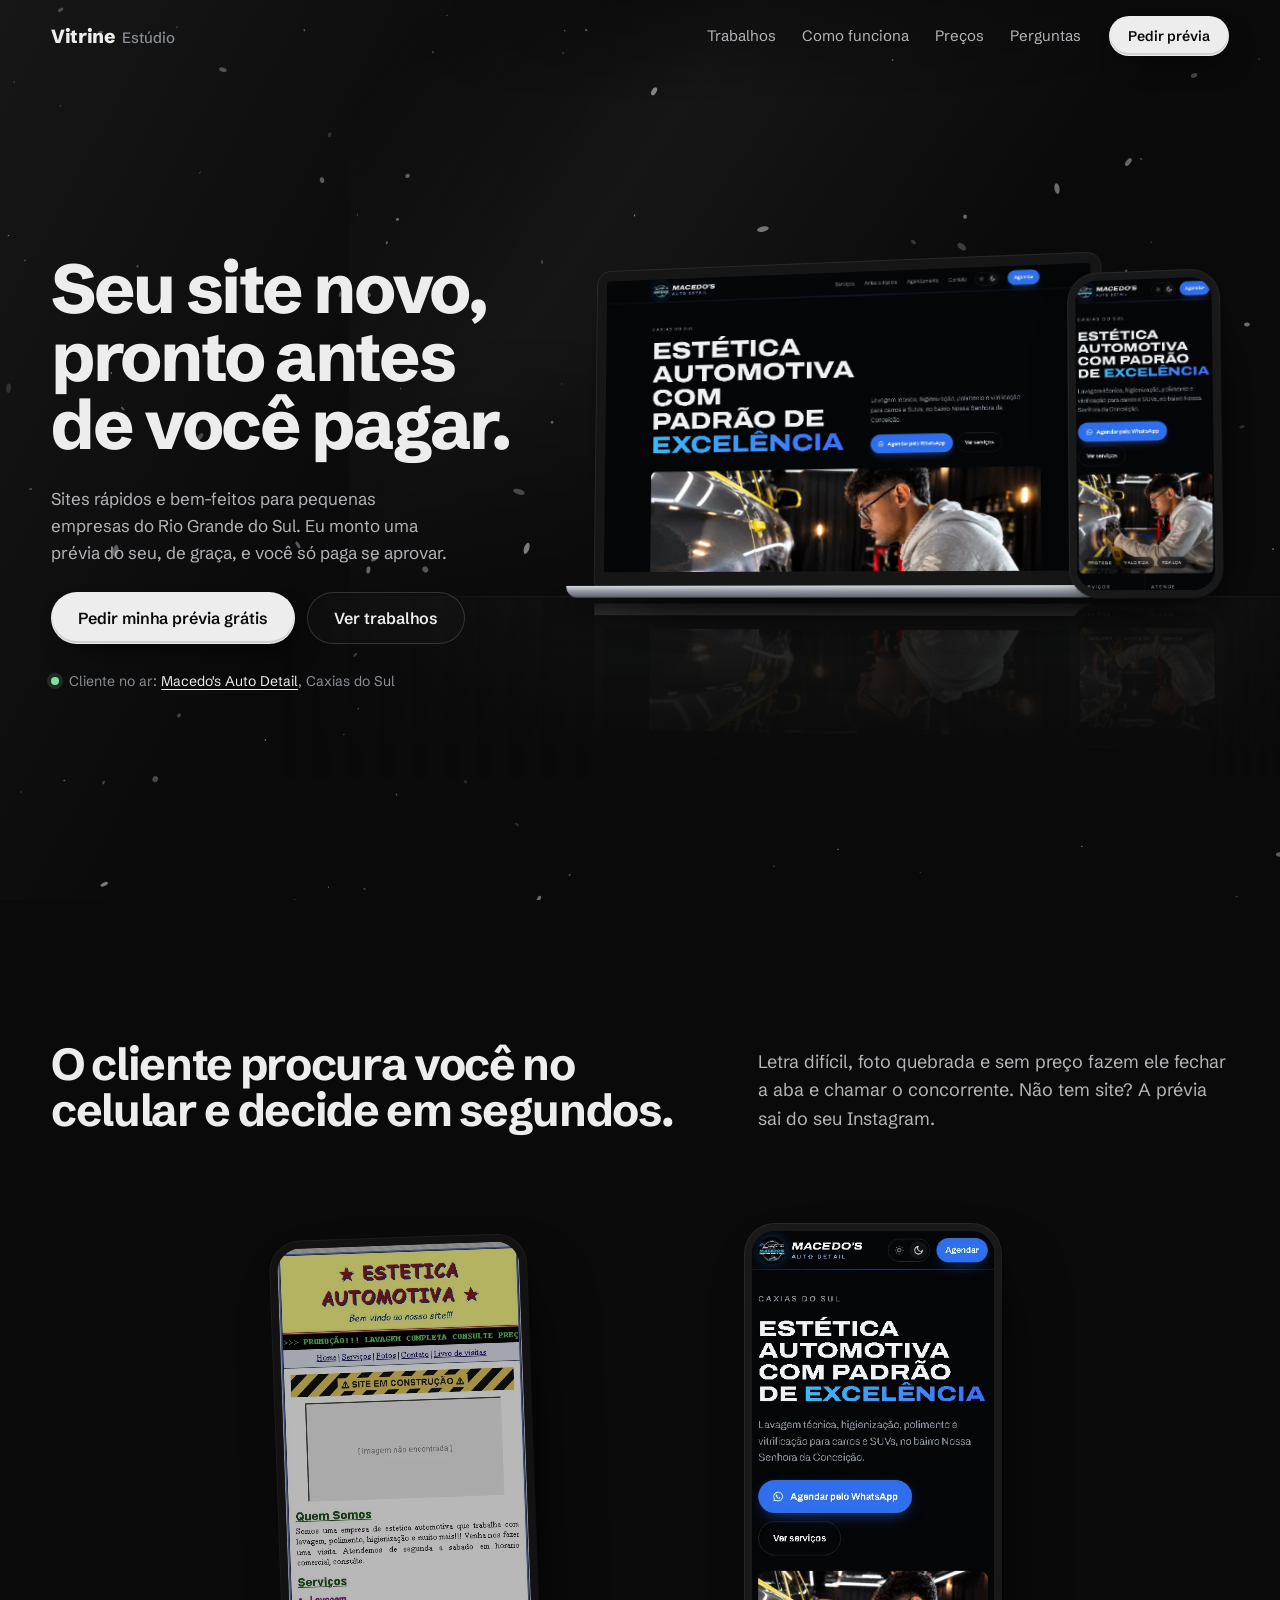
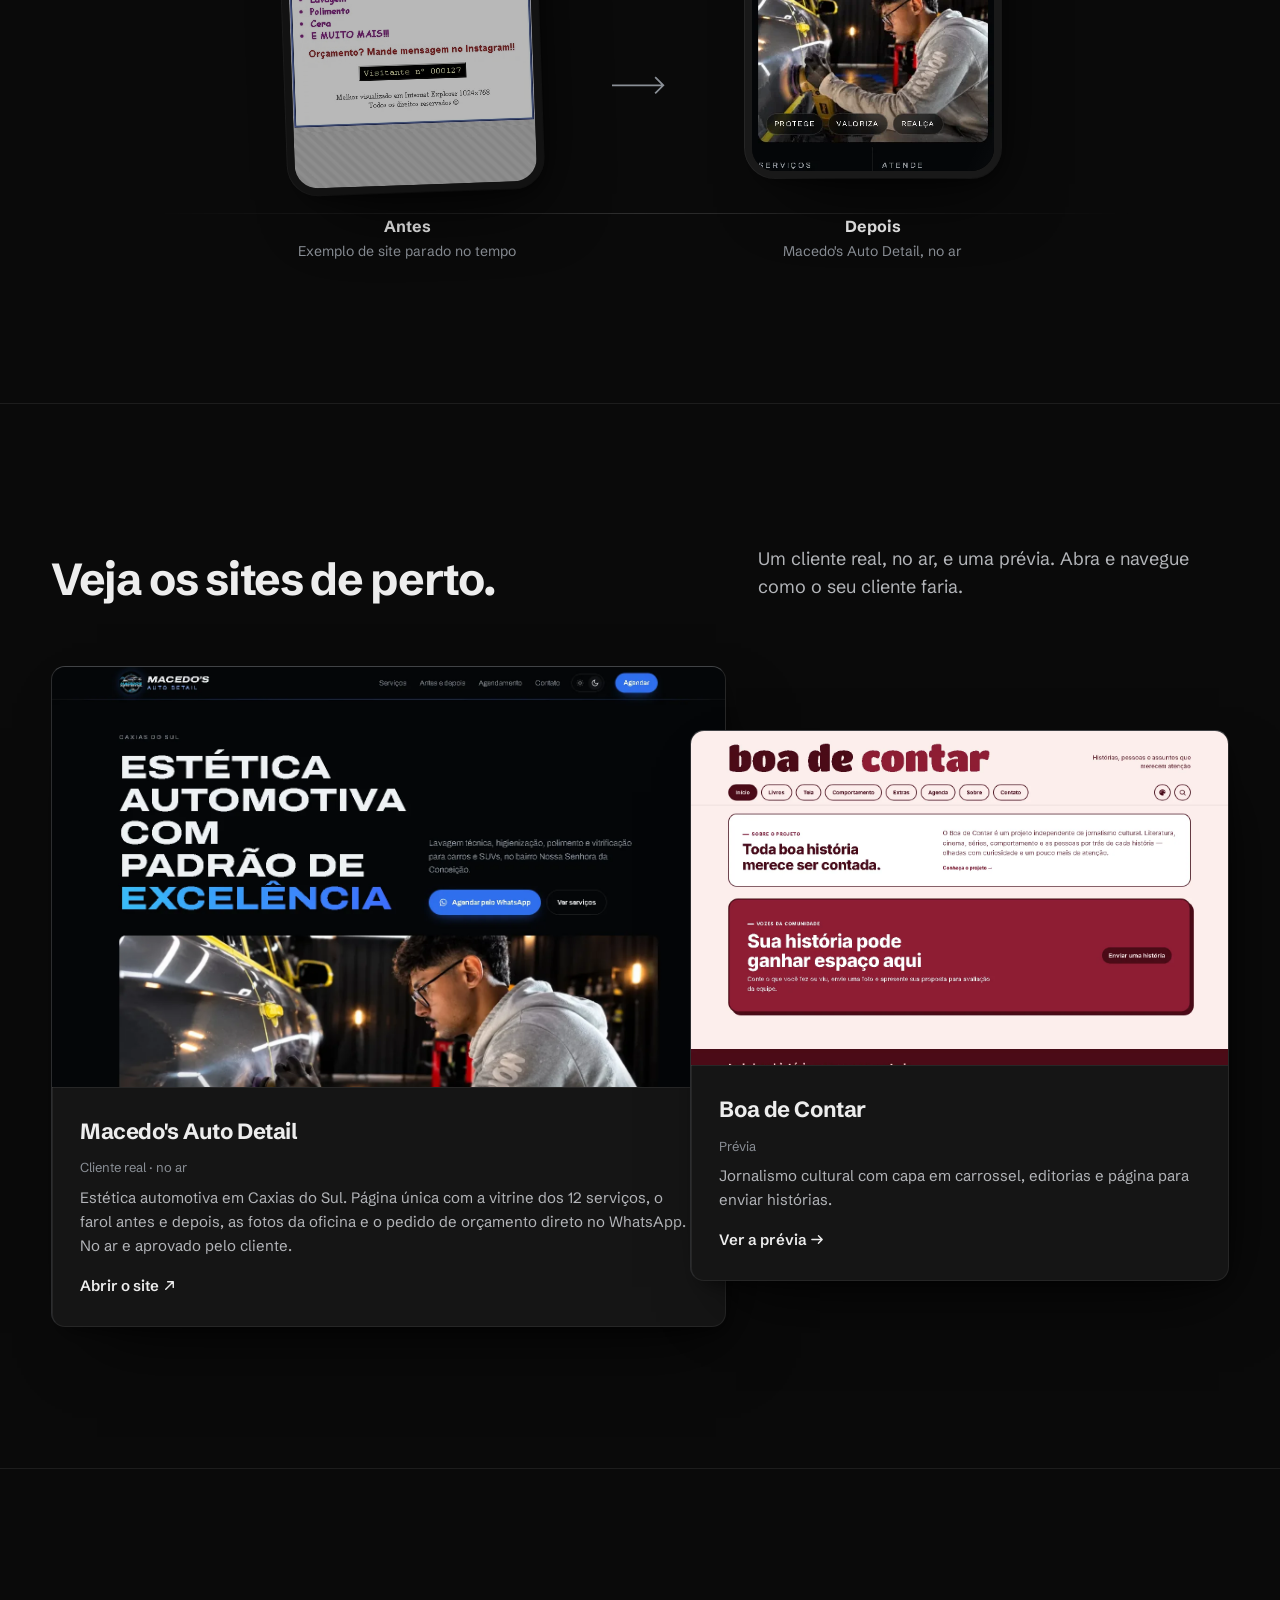
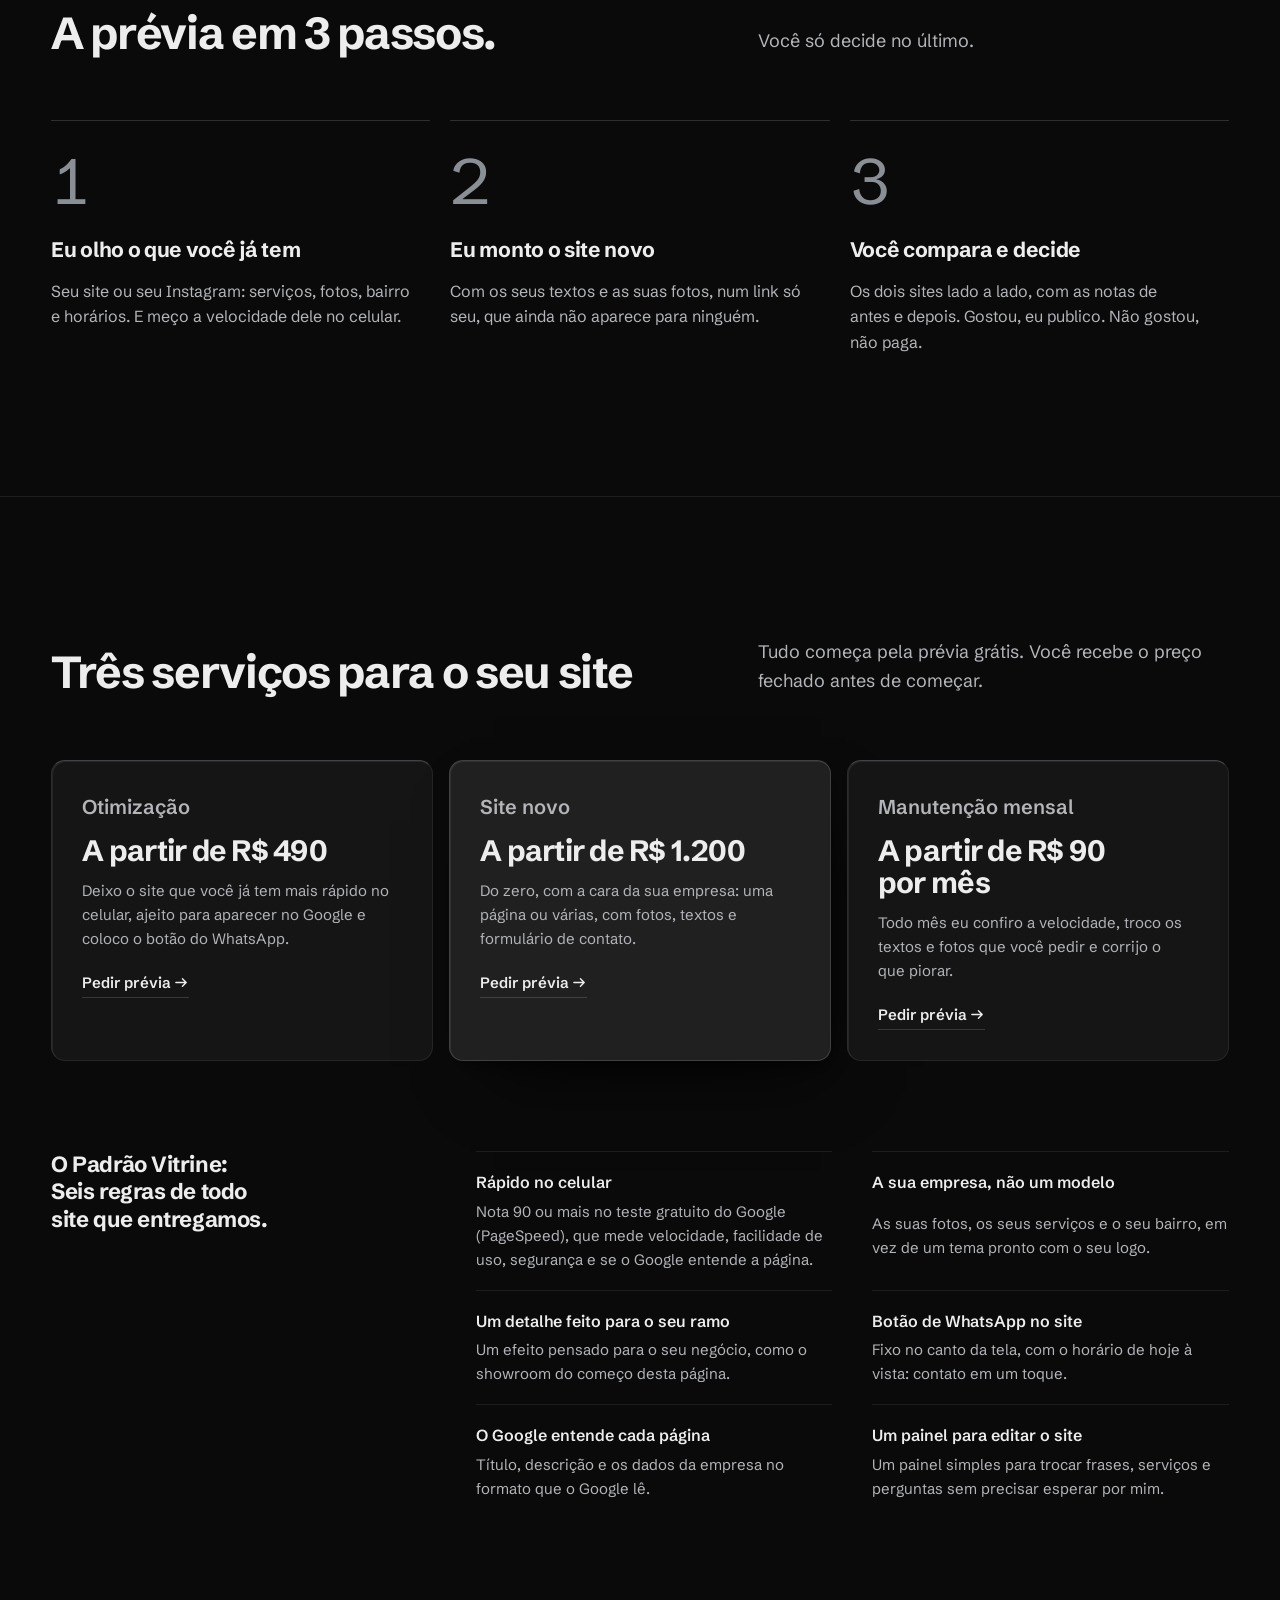
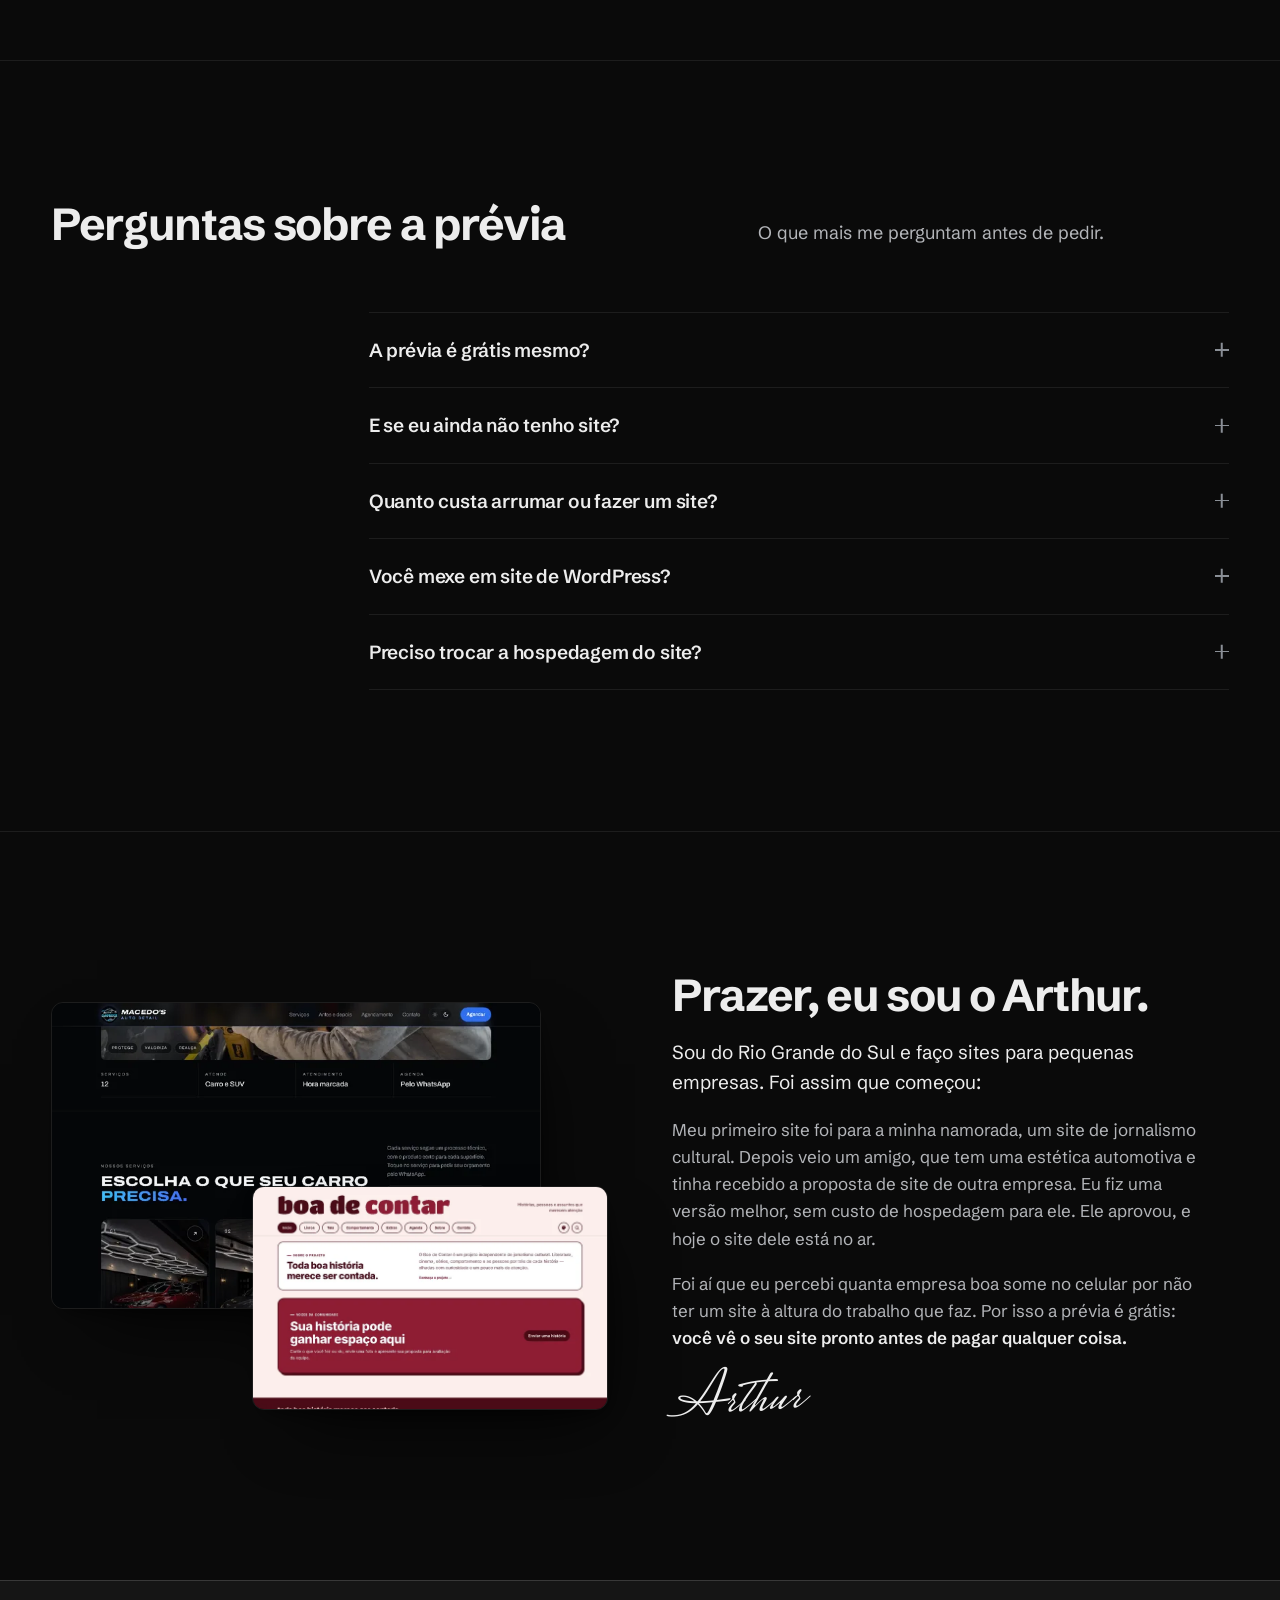
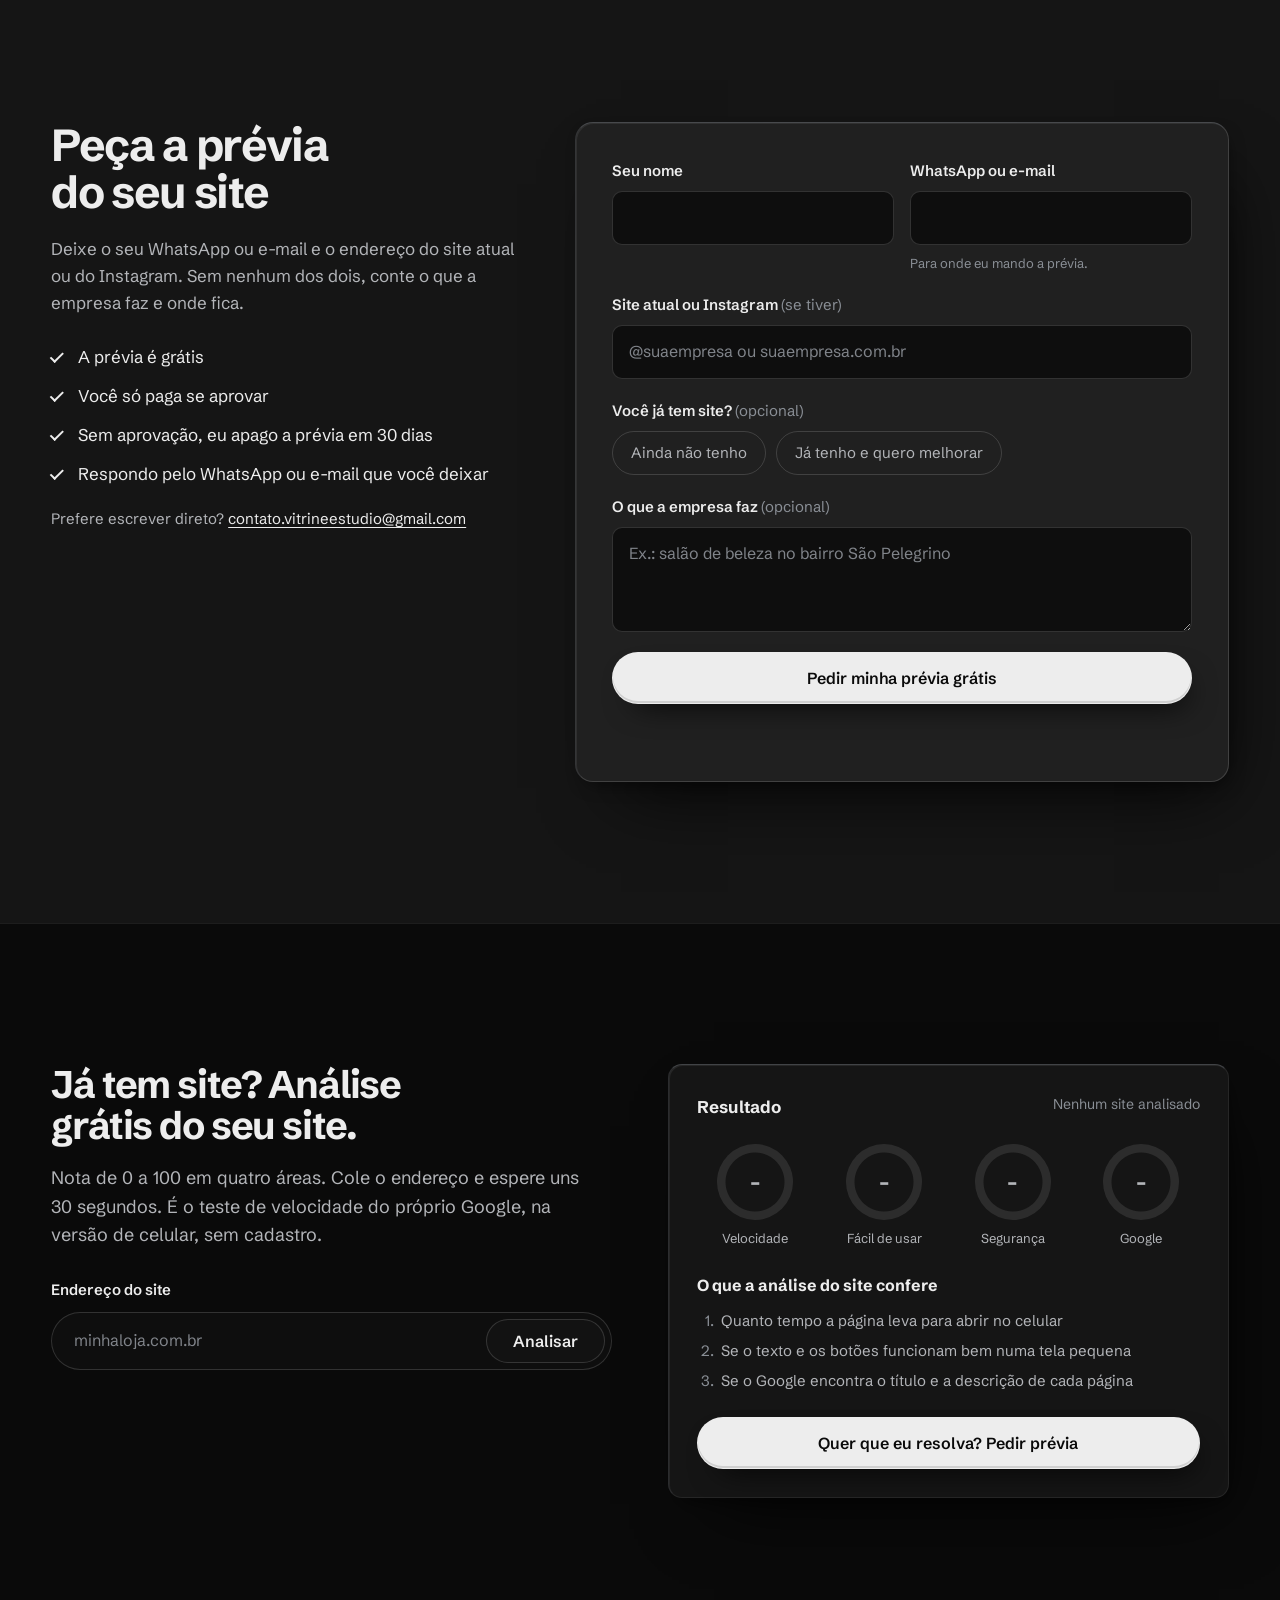
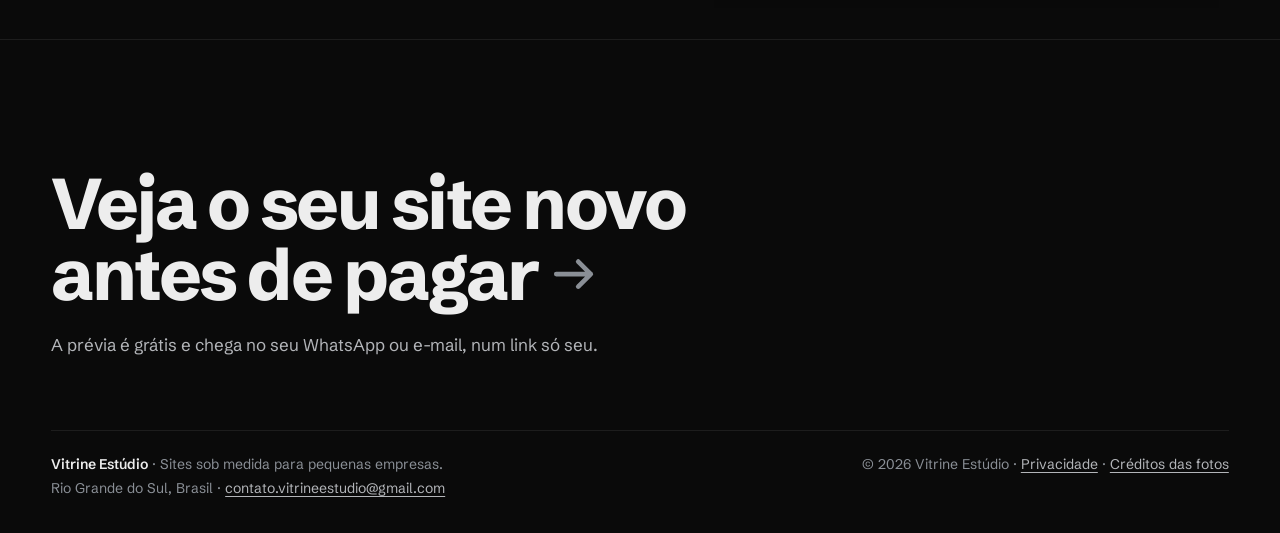
==== commit ad65d21d: "feat: fundo com cinzas caindo que se espalham com o mouse" ====
--- a/index.html
+++ b/index.html
@@ -13,11 +13,12 @@
 <meta name="theme-color" content="#0a0a0a">
 <link rel="icon" href="favicon.svg" type="image/svg+xml">
 <link rel="preload" href="assets/fonts/schibsted-grotesk-v7.woff2" as="font" type="font/woff2" crossorigin>
-<link rel="stylesheet" href="css/v9.css?v=10">
+<link rel="stylesheet" href="css/v9.css?v=11">
 <script>document.documentElement.classList.add('js')</script>
 </head>
 <body>
 <a class="skip" href="#topo">Pular para o conteúdo</a>
+<canvas class="ash" aria-hidden="true" data-ash></canvas>
 
 <header class="bar" data-bar>
   <a class="bar__logo" href="#topo" aria-label="Vitrine Estúdio, início">Vitrine<span>Estúdio</span></a>
@@ -255,7 +256,7 @@
 
 <a class="dock" href="#pedido" data-dock>Pedir minha prévia grátis</a>
 
-<script src="js/v9.js?v=1" defer></script>
+<script src="js/v9.js?v=2" defer></script>
 <script type="module" src="js/analise.js?v=1794933840"></script>
 </body>
 </html>
--- a/css/v9.css
+++ b/css/v9.css
@@ -58,6 +58,10 @@
 .btn--small { min-height: 40px; padding: 0 18px; font-size: 14px; }
 .btn--block { width: 100%; }
 .btn[disabled] { opacity: .55; cursor: progress; transform: none; }
+
+/* Cinzas no fundo: ficam atrás de tudo e nunca recebem clique */
+.ash { position: fixed; inset: 0; width: 100%; height: 100%; z-index: 0; pointer-events: none; }
+main, .foot { position: relative; z-index: 1; }
 
 /* Barra */
 .bar { position: fixed; inset: 0 0 auto; z-index: 20; display: flex; align-items: center; gap: 28px; padding: 16px var(--pad); transition: background-color .3s, border-color .3s; border-bottom: 1px solid transparent; }
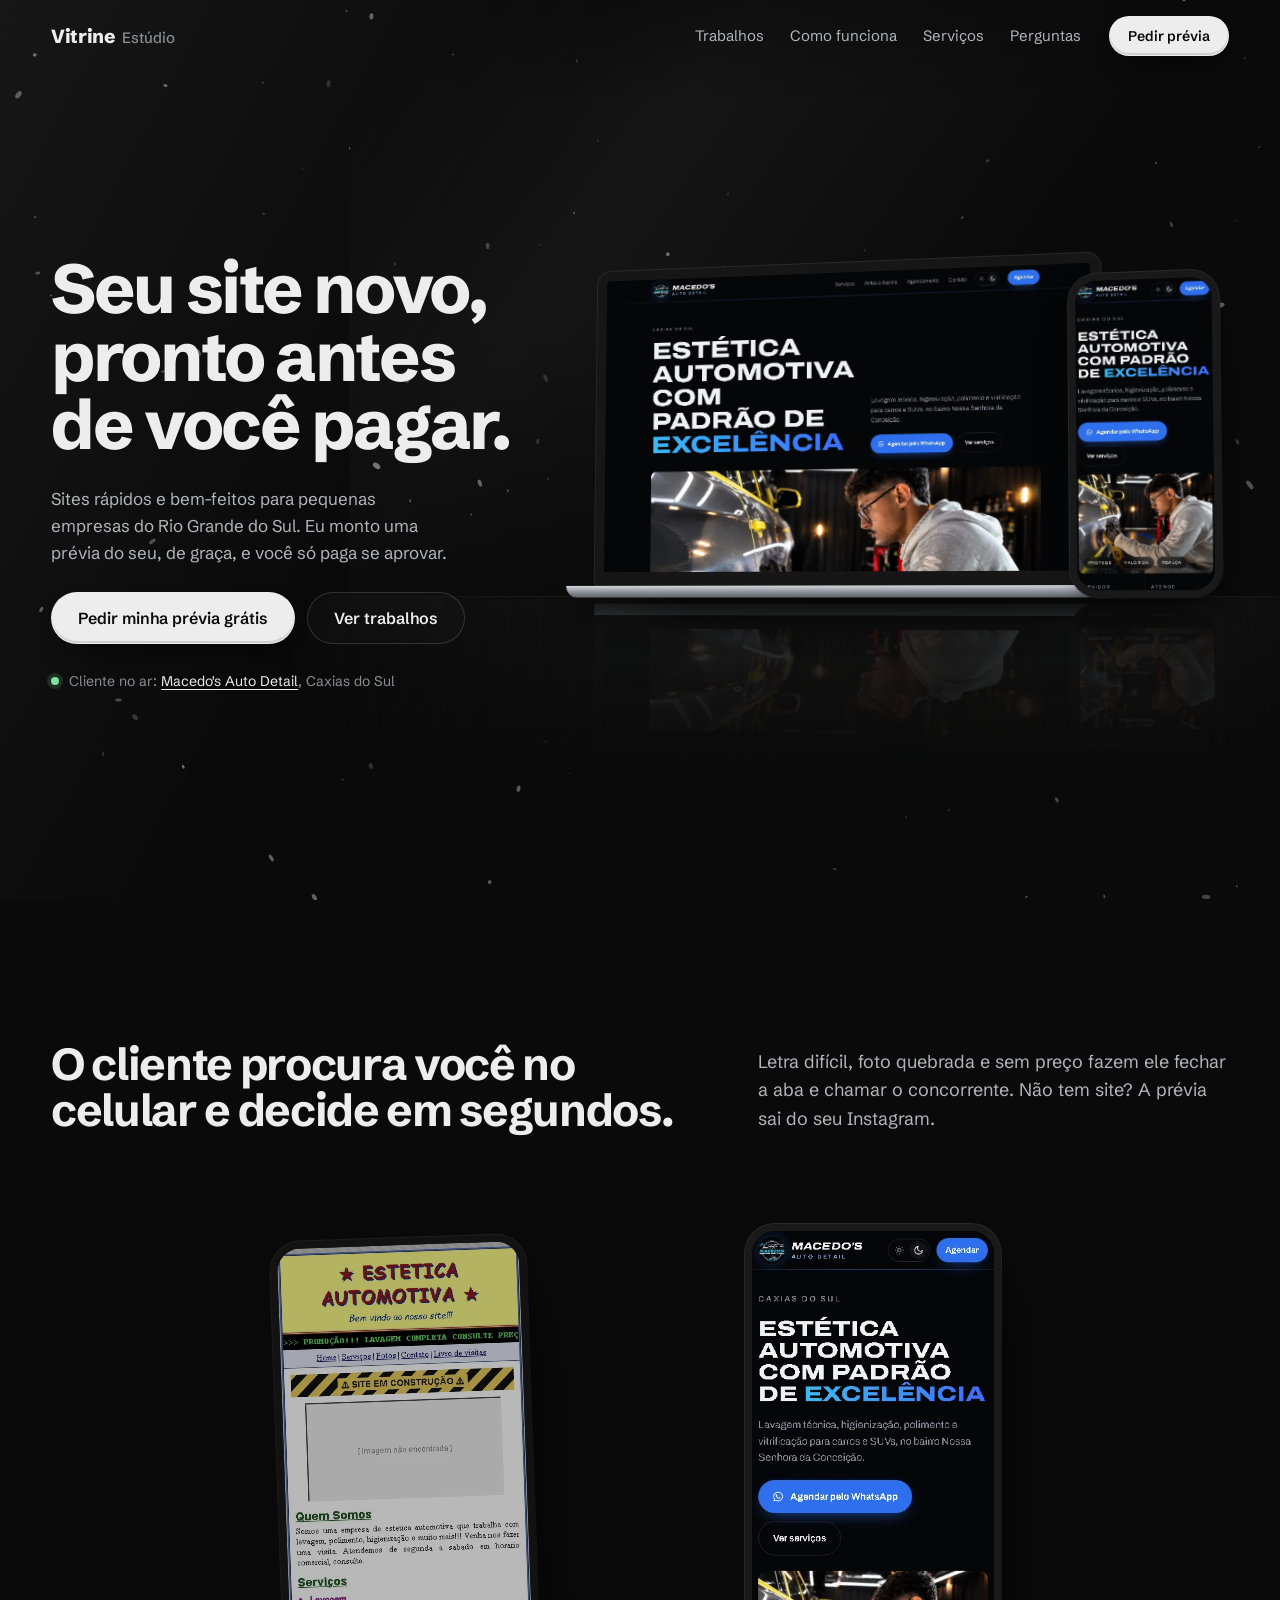
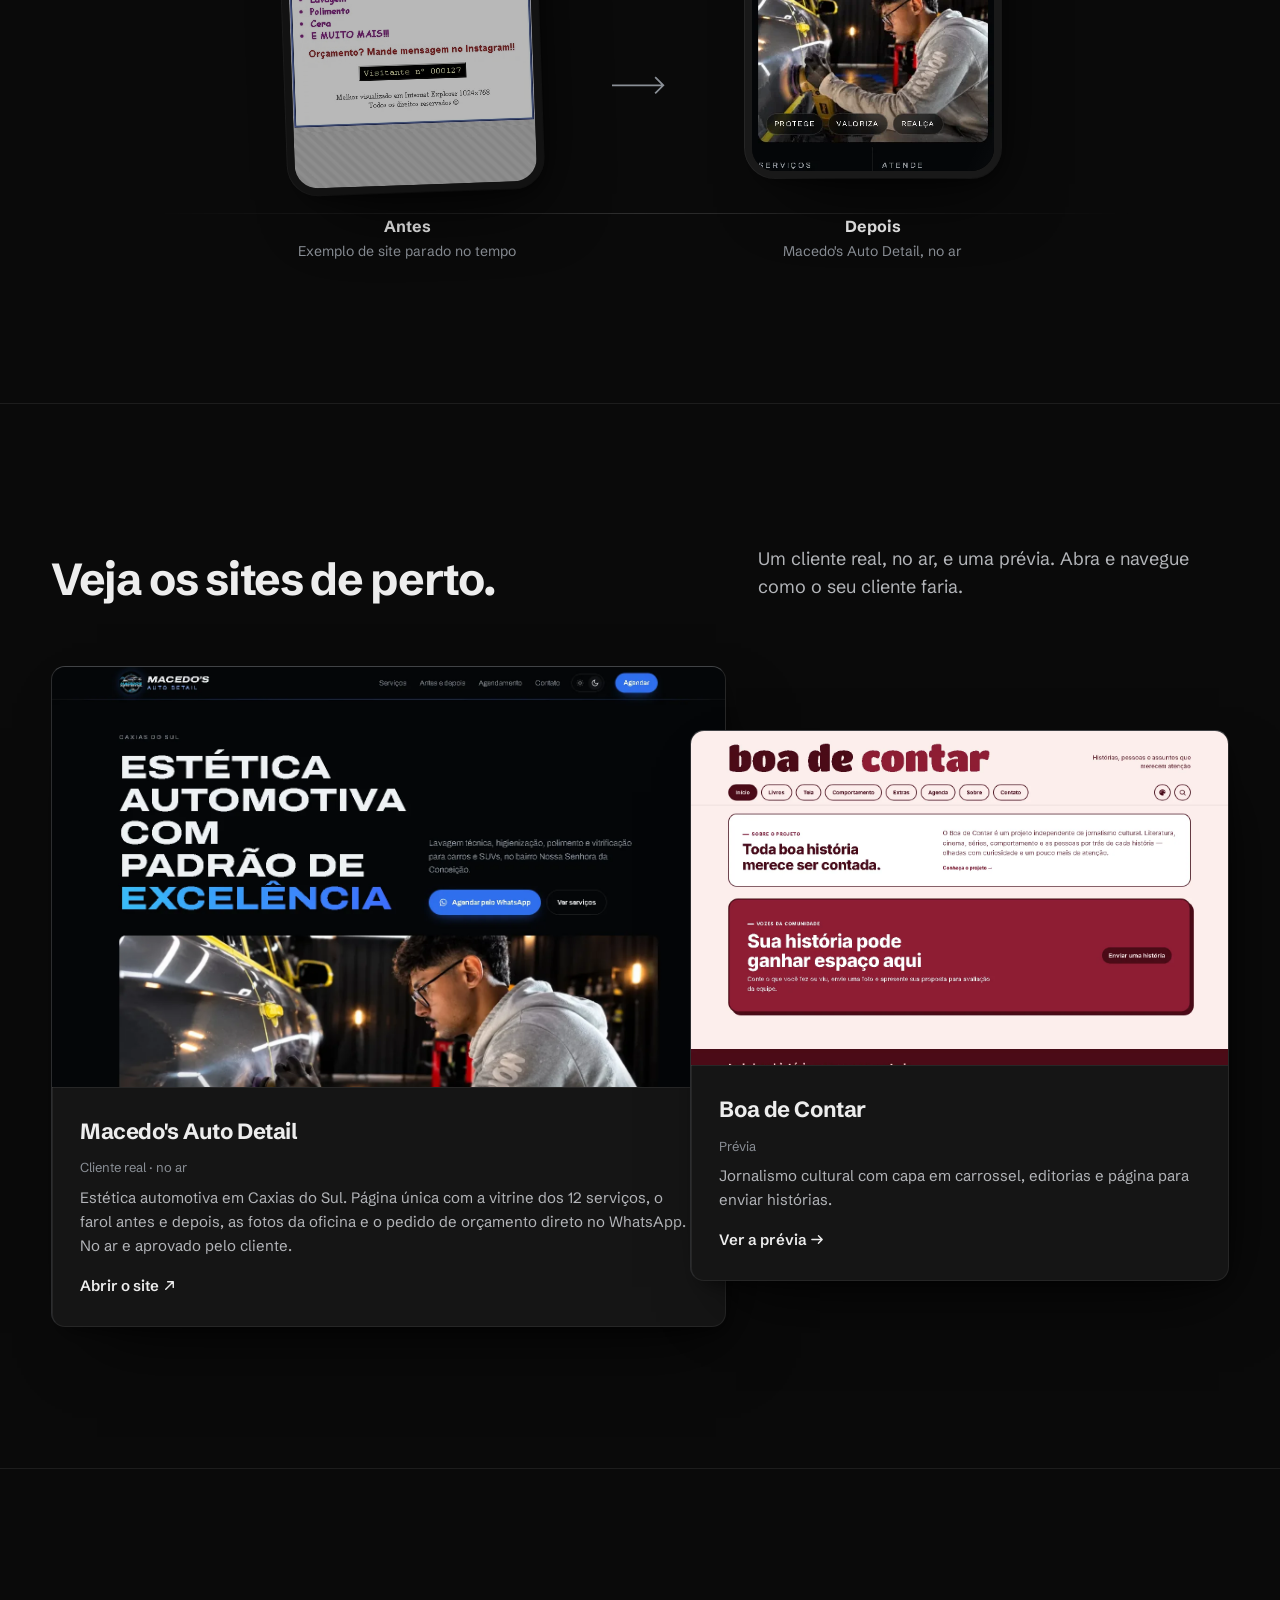
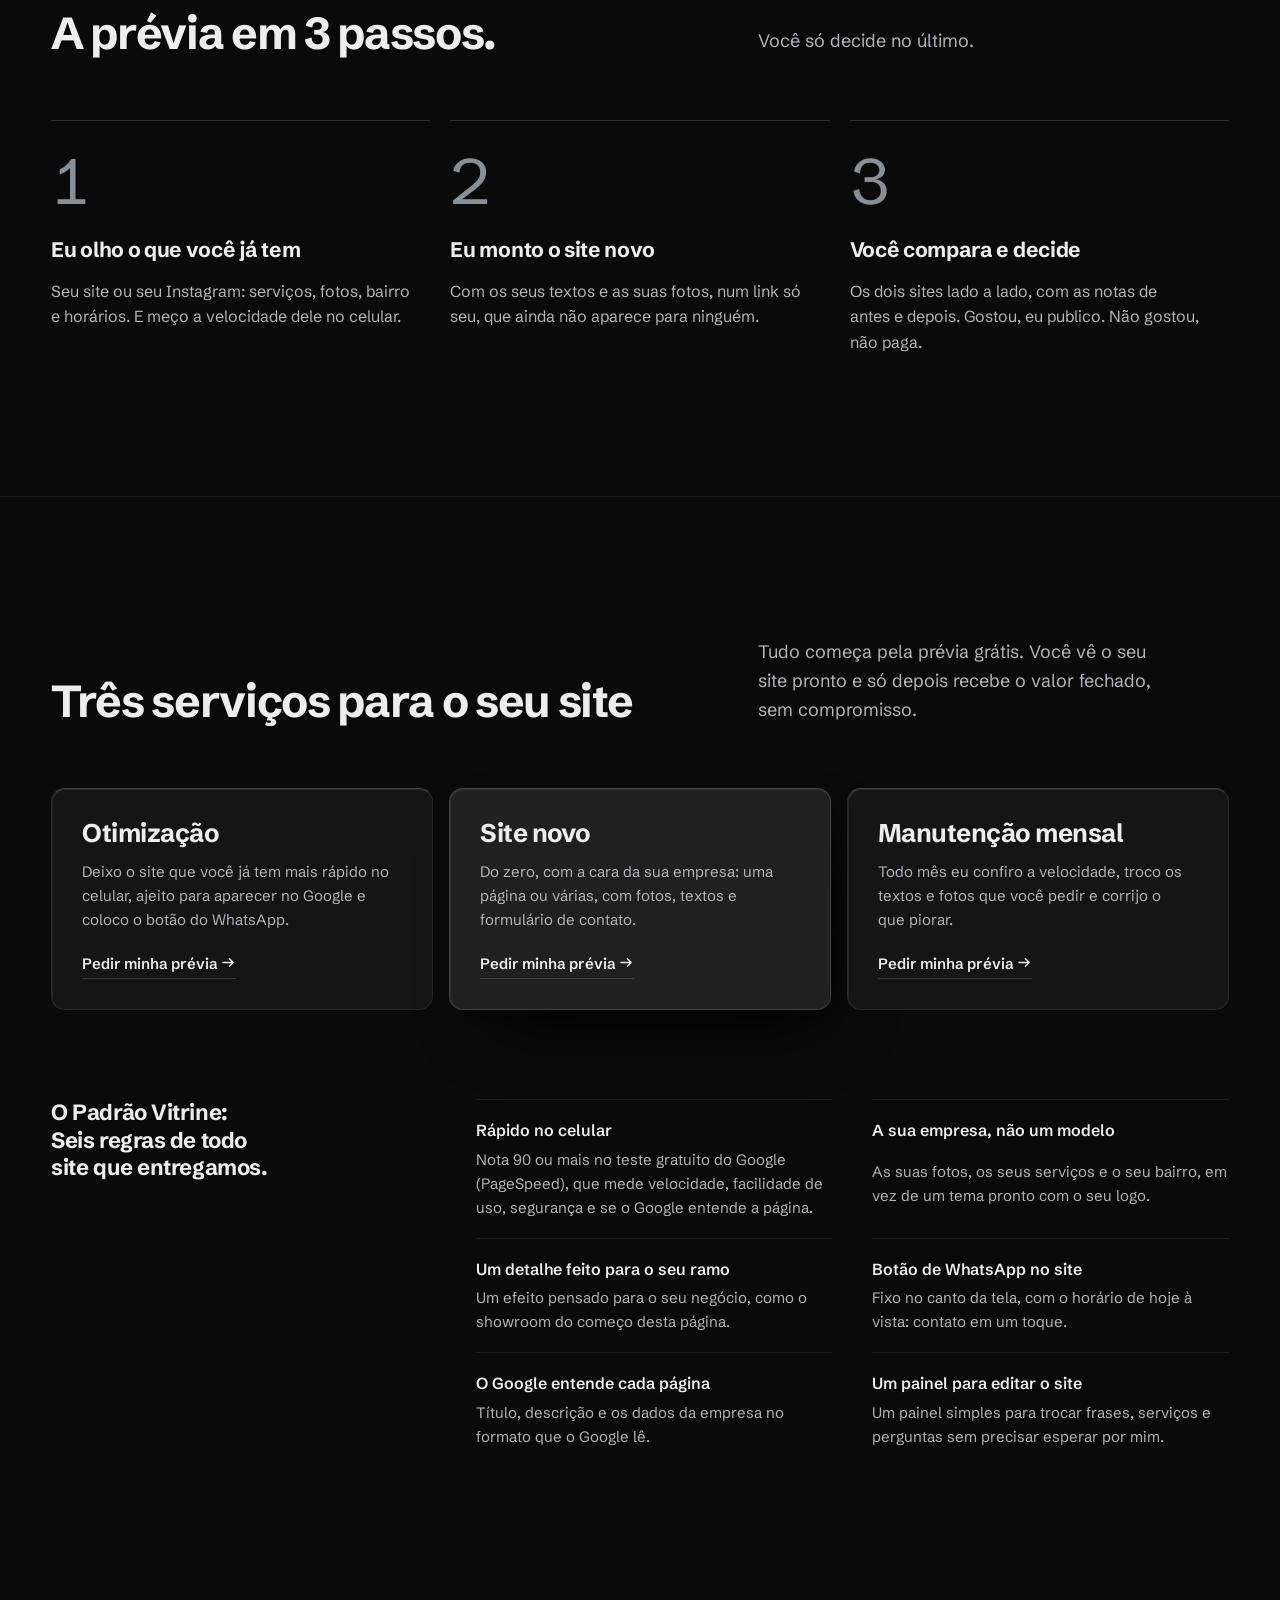
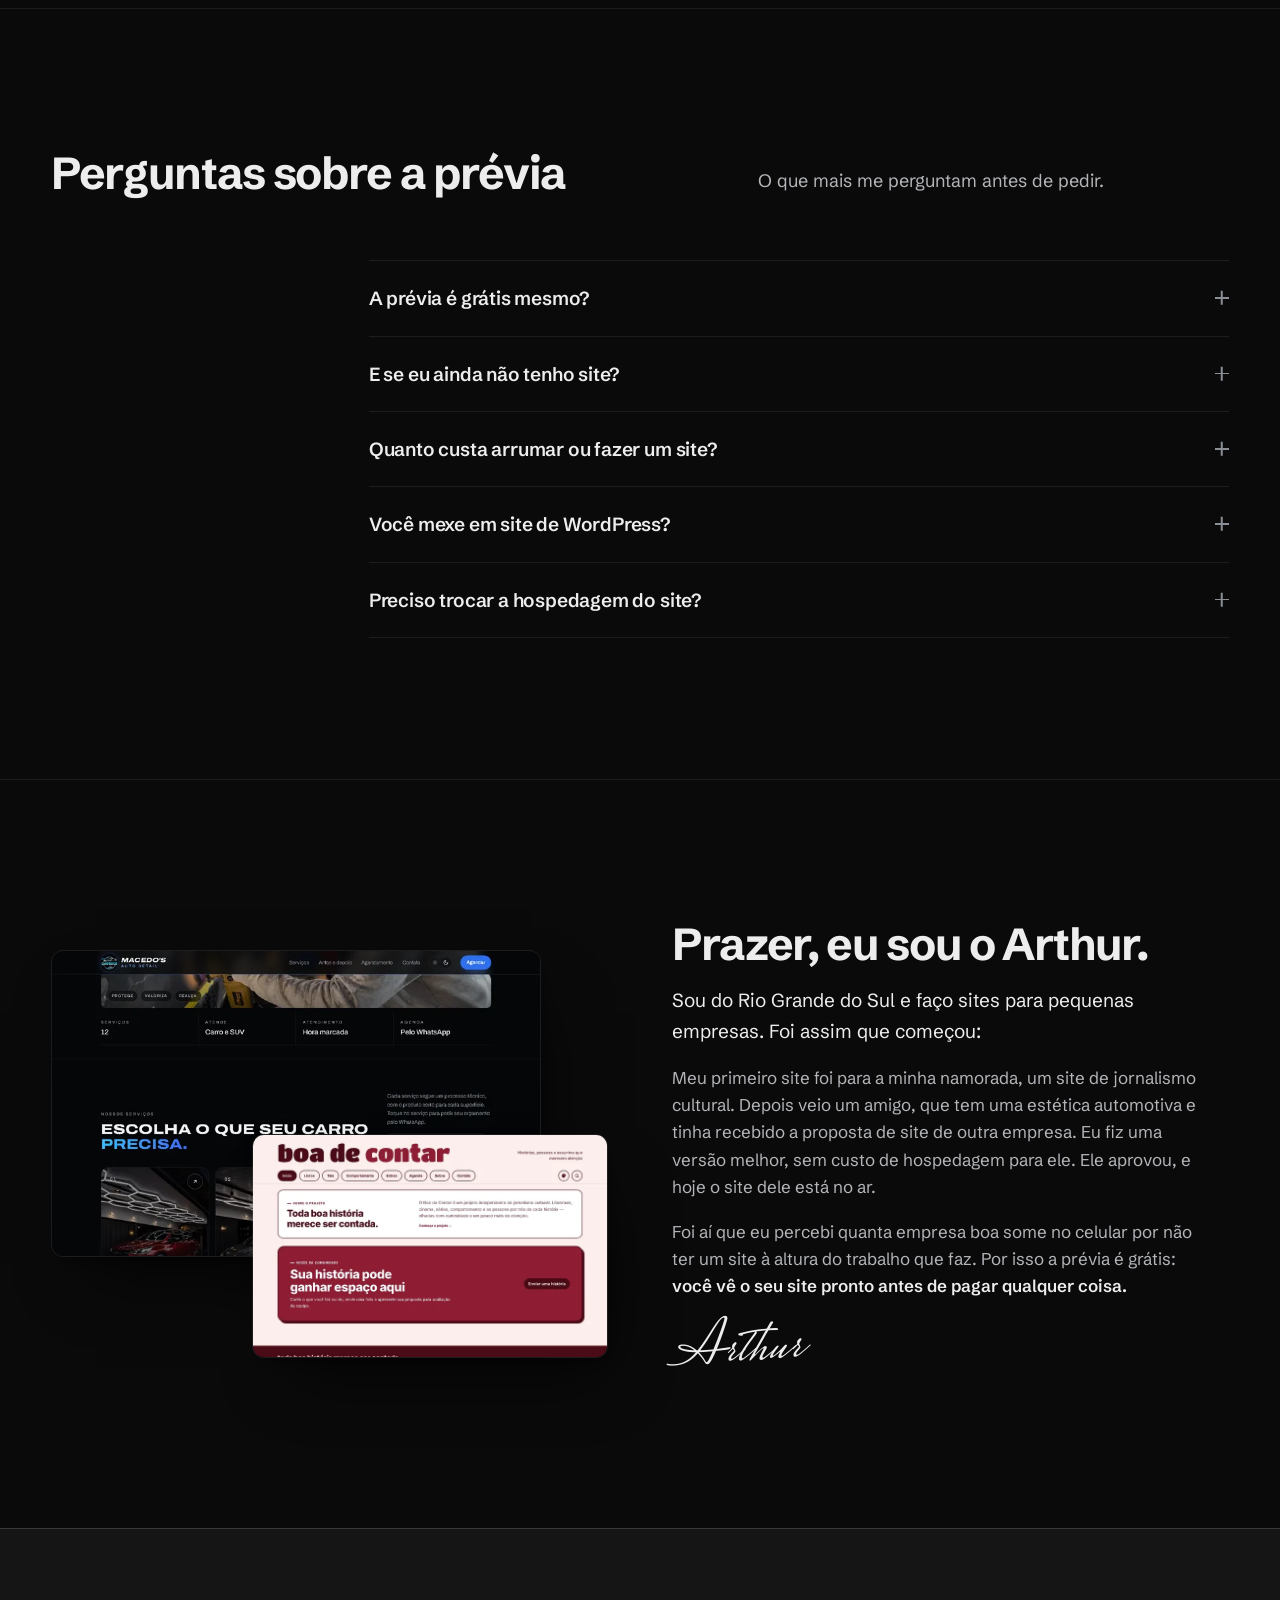
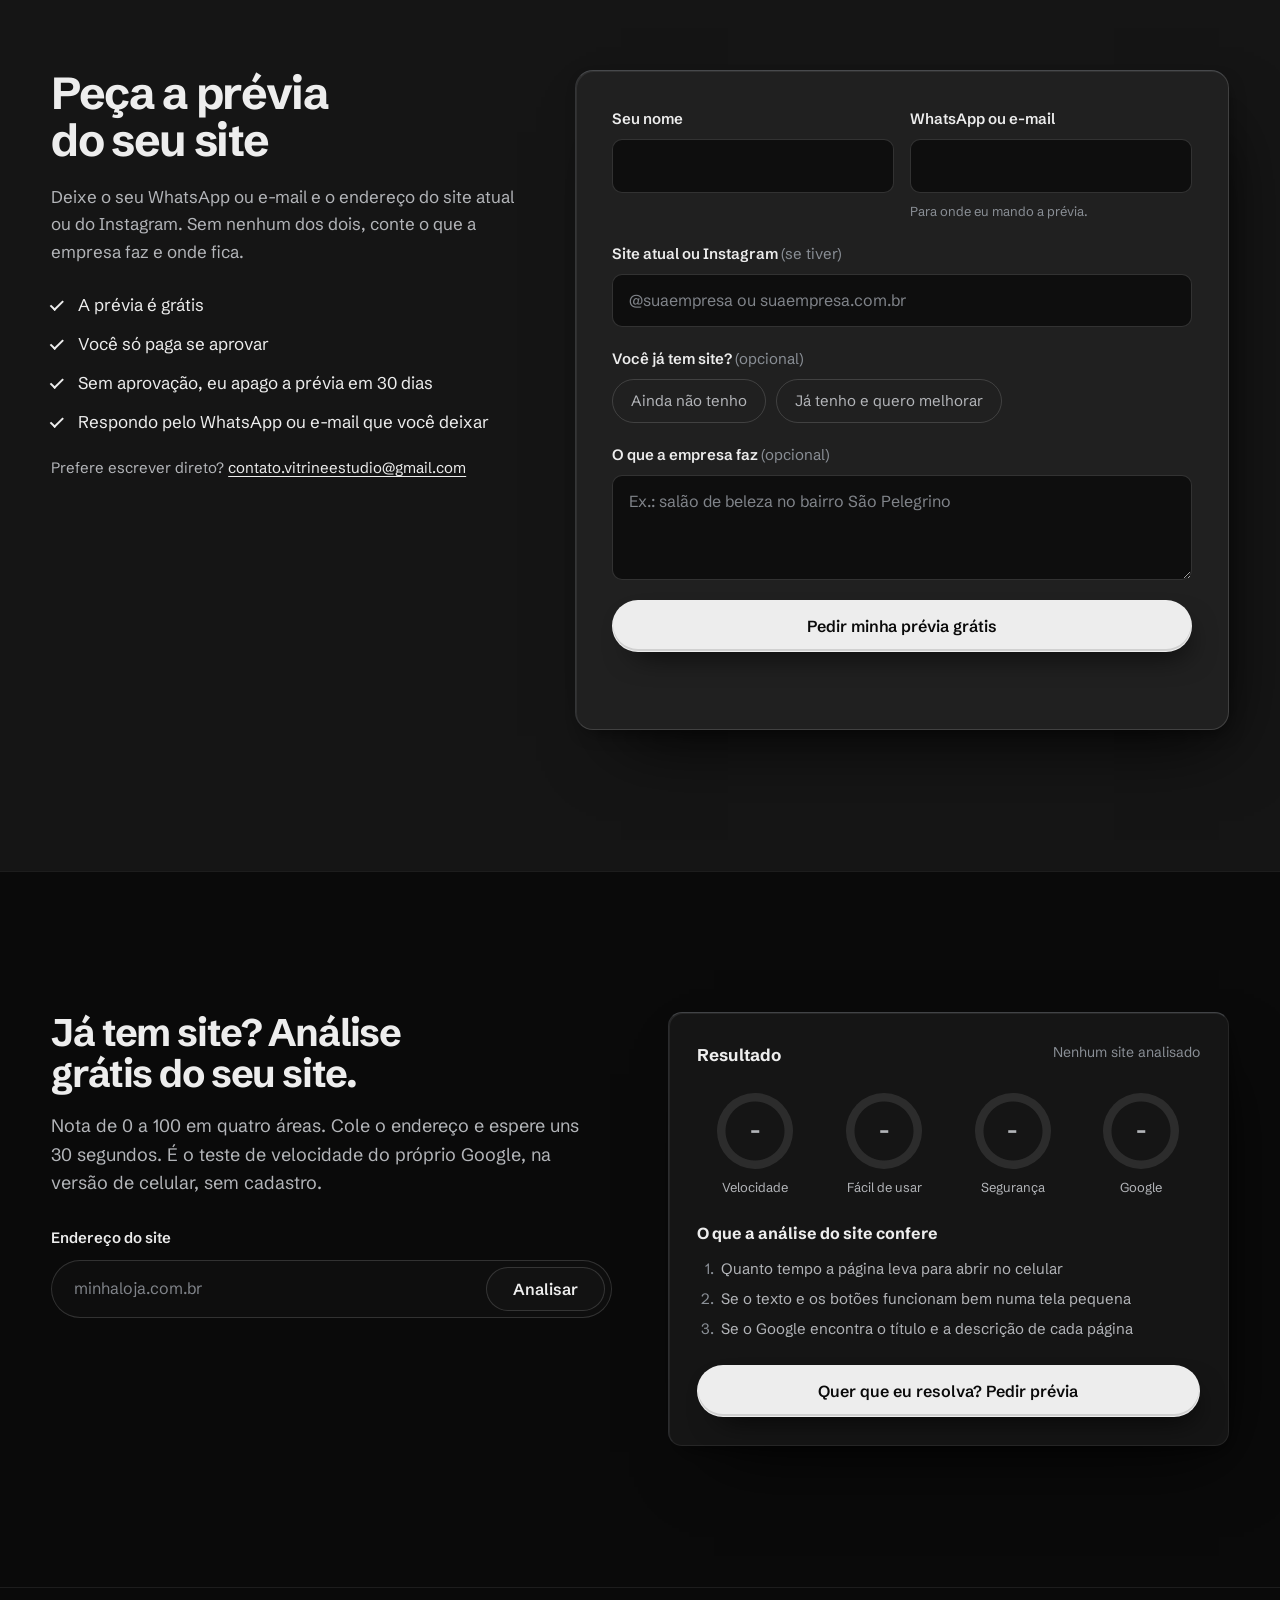
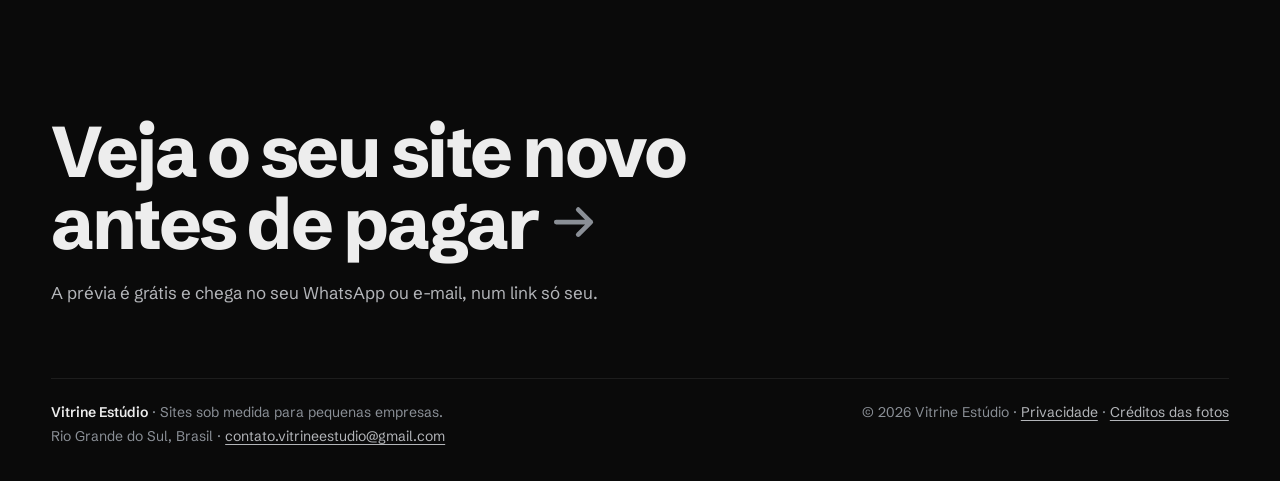
==== commit 85658e1e: "feat: precos saem do site; o valor fechado vem depois da previa" ====
--- a/index.html
+++ b/index.html
@@ -13,7 +13,7 @@
 <meta name="theme-color" content="#0a0a0a">
 <link rel="icon" href="favicon.svg" type="image/svg+xml">
 <link rel="preload" href="assets/fonts/schibsted-grotesk-v7.woff2" as="font" type="font/woff2" crossorigin>
-<link rel="stylesheet" href="css/v9.css?v=11">
+<link rel="stylesheet" href="css/v9.css?v=12">
 <script>document.documentElement.classList.add('js')</script>
 </head>
 <body>
@@ -25,7 +25,7 @@
   <nav class="bar__nav" aria-label="Seções">
     <a href="#trabalhos">Trabalhos</a>
     <a href="#como">Como funciona</a>
-    <a href="#precos">Preços</a>
+    <a href="#precos">Serviços</a>
     <a href="#perguntas">Perguntas</a>
   </nav>
   <a class="btn btn--primary btn--small" href="#pedido">Pedir prévia</a>
@@ -112,12 +112,12 @@
   <section class="sec offer" id="precos" aria-labelledby="precos-h">
     <div class="sec__head">
       <h2 id="precos-h">Três serviços para o seu site</h2>
-      <p>Tudo começa pela prévia grátis. Você recebe o preço fechado antes de começar.</p>
+      <p>Tudo começa pela prévia grátis. Você vê o seu site pronto e só depois recebe o valor fechado, sem compromisso.</p>
     </div>
     <ul class="offer__list">
-      <li class="price" data-reveal><h3>Otimização</h3><p class="price__value">A partir de R$ 490</p><p>Deixo o site que você já tem mais rápido no celular, ajeito para aparecer no Google e coloco o botão do WhatsApp.</p><a class="price__go" href="#pedido">Pedir prévia <svg class="ico" viewBox="0 0 16 16" aria-hidden="true"><path d="M2 8h11M9 4l4 4-4 4" fill="none" stroke="currentColor" stroke-width="1.5" stroke-linecap="round" stroke-linejoin="round"/></svg></a></li>
-      <li class="price" data-reveal><h3>Site novo</h3><p class="price__value">A partir de R$ 1.200</p><p>Do zero, com a cara da sua empresa: uma página ou várias, com fotos, textos e formulário de contato.</p><a class="price__go" href="#pedido">Pedir prévia <svg class="ico" viewBox="0 0 16 16" aria-hidden="true"><path d="M2 8h11M9 4l4 4-4 4" fill="none" stroke="currentColor" stroke-width="1.5" stroke-linecap="round" stroke-linejoin="round"/></svg></a></li>
-      <li class="price" data-reveal><h3>Manutenção mensal</h3><p class="price__value">A partir de R$ 90 por mês</p><p>Todo mês eu confiro a velocidade, troco os textos e fotos que você pedir e corrijo o que piorar.</p><a class="price__go" href="#pedido">Pedir prévia <svg class="ico" viewBox="0 0 16 16" aria-hidden="true"><path d="M2 8h11M9 4l4 4-4 4" fill="none" stroke="currentColor" stroke-width="1.5" stroke-linecap="round" stroke-linejoin="round"/></svg></a></li>
+      <li class="price" data-reveal><h3 class="price__value">Otimização</h3><p>Deixo o site que você já tem mais rápido no celular, ajeito para aparecer no Google e coloco o botão do WhatsApp.</p><a class="price__go" href="#pedido">Pedir minha prévia <svg class="ico" viewBox="0 0 16 16" aria-hidden="true"><path d="M2 8h11M9 4l4 4-4 4" fill="none" stroke="currentColor" stroke-width="1.5" stroke-linecap="round" stroke-linejoin="round"/></svg></a></li>
+      <li class="price" data-reveal><h3 class="price__value">Site novo</h3><p>Do zero, com a cara da sua empresa: uma página ou várias, com fotos, textos e formulário de contato.</p><a class="price__go" href="#pedido">Pedir minha prévia <svg class="ico" viewBox="0 0 16 16" aria-hidden="true"><path d="M2 8h11M9 4l4 4-4 4" fill="none" stroke="currentColor" stroke-width="1.5" stroke-linecap="round" stroke-linejoin="round"/></svg></a></li>
+      <li class="price" data-reveal><h3 class="price__value">Manutenção mensal</h3><p>Todo mês eu confiro a velocidade, troco os textos e fotos que você pedir e corrijo o que piorar.</p><a class="price__go" href="#pedido">Pedir minha prévia <svg class="ico" viewBox="0 0 16 16" aria-hidden="true"><path d="M2 8h11M9 4l4 4-4 4" fill="none" stroke="currentColor" stroke-width="1.5" stroke-linecap="round" stroke-linejoin="round"/></svg></a></li>
     </ul>
     <div class="rules">
       <h3 class="rules__title">O Padrão Vitrine: Seis regras de todo site que entregamos.</h3>
@@ -140,7 +140,7 @@
     <div class="faq__list">
       <details><summary>A prévia é grátis mesmo?<i aria-hidden="true"></i></summary><p>Sim. Se não gostar, você não paga nada, e eu apago a prévia em 30 dias.</p></details>
       <details><summary>E se eu ainda não tenho site?<i aria-hidden="true"></i></summary><p>Eu monto a prévia com o que está no seu Instagram ou na sua página do Google: fotos, serviços e horários.</p></details>
-      <details><summary>Quanto custa arrumar ou fazer um site?<i aria-hidden="true"></i></summary><p>A otimização começa em R$ 490 e o site novo em R$ 1.200; a manutenção, em R$ 90 por mês. O valor final depende do tamanho do site, e eu mando o preço fechado antes de começar. A prévia continua grátis.</p></details>
+      <details><summary>Quanto custa arrumar ou fazer um site?<i aria-hidden="true"></i></summary><p>Depende do tamanho do site e do que precisa mudar. Primeiro você vê a prévia pronta, de graça. Se gostar, eu mando o valor fechado antes de começar, sem surpresa e sem compromisso.</p></details>
       <details><summary>Você mexe em site de WordPress?<i aria-hidden="true"></i></summary><p>Sim. Faço temas de WordPress do zero e também trabalho com sites em HTML.</p></details>
       <details><summary>Preciso trocar a hospedagem do site?<i aria-hidden="true"></i></summary><p>Não. Eu trabalho na hospedagem que você já usa. Para site novo, indico opções sem mensalidade.</p></details>
     </div>
--- a/css/v9.css
+++ b/css/v9.css
@@ -149,7 +149,7 @@
 .offer__list { list-style: none; display: grid; grid-template-columns: repeat(3, minmax(0, 1fr)); gap: 16px; }
 .price { display: grid; gap: 12px; align-content: start; padding: 30px; background: var(--s1); border: 1px solid var(--line); border-radius: var(--r); box-shadow: var(--edge); }
 .price:nth-child(2) { background: var(--s2); border-color: var(--line-2); box-shadow: var(--shadow), var(--edge); }
-.price h3 { font-size: 20px; font-weight: 600; color: var(--ink-2); }
+.price h3 { font-size: clamp(24px, 2vw, 30px); font-weight: 700; letter-spacing: -.02em; color: var(--ink); }
 .price__value { font-size: clamp(26px, 2.3vw, 34px); font-weight: 700; letter-spacing: -.025em; color: var(--ink); line-height: 1.1; }
 .price p:not(.price__value) { color: var(--ink-2); font-size: 15px; }
 .price__go { margin-top: 8px; font-weight: 600; font-size: 15px; text-decoration: none; color: var(--ink); justify-self: start; border-bottom: 1px solid var(--line-2); padding-bottom: 2px; transition: border-color .2s; }
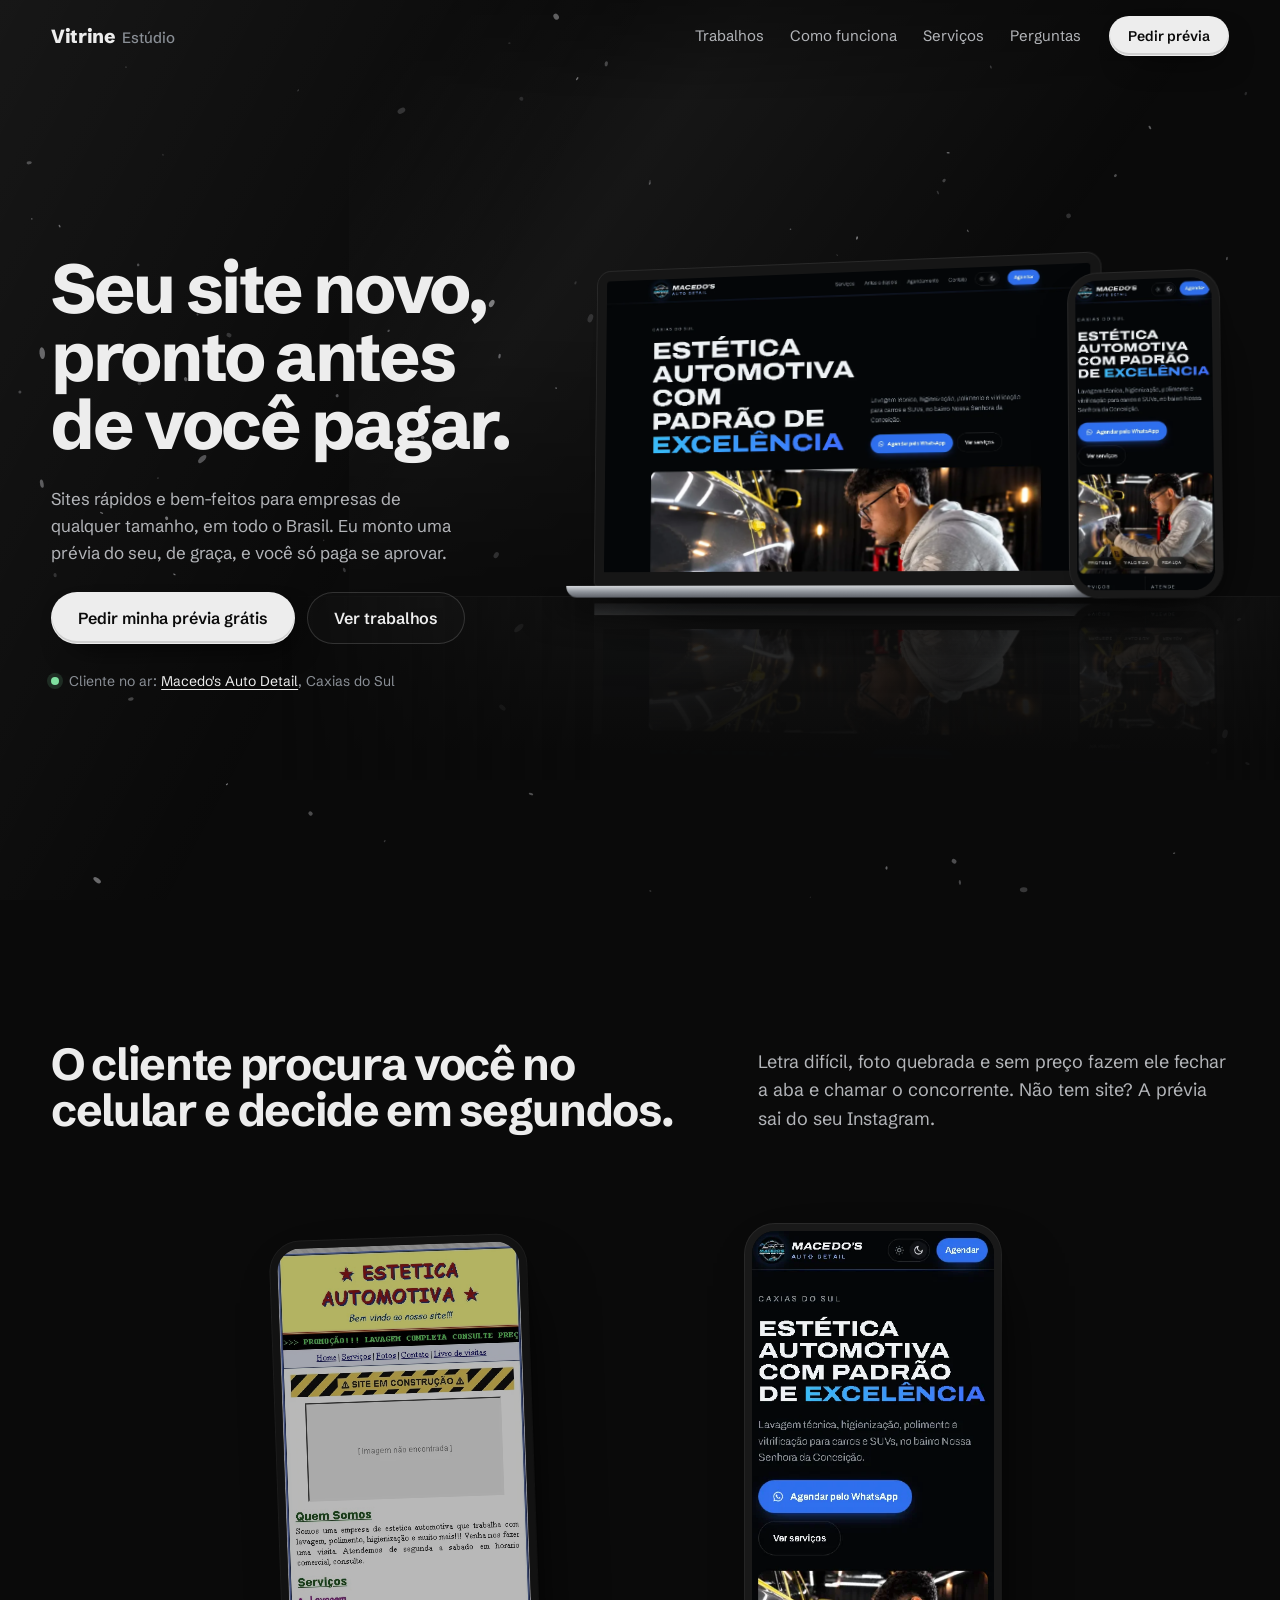
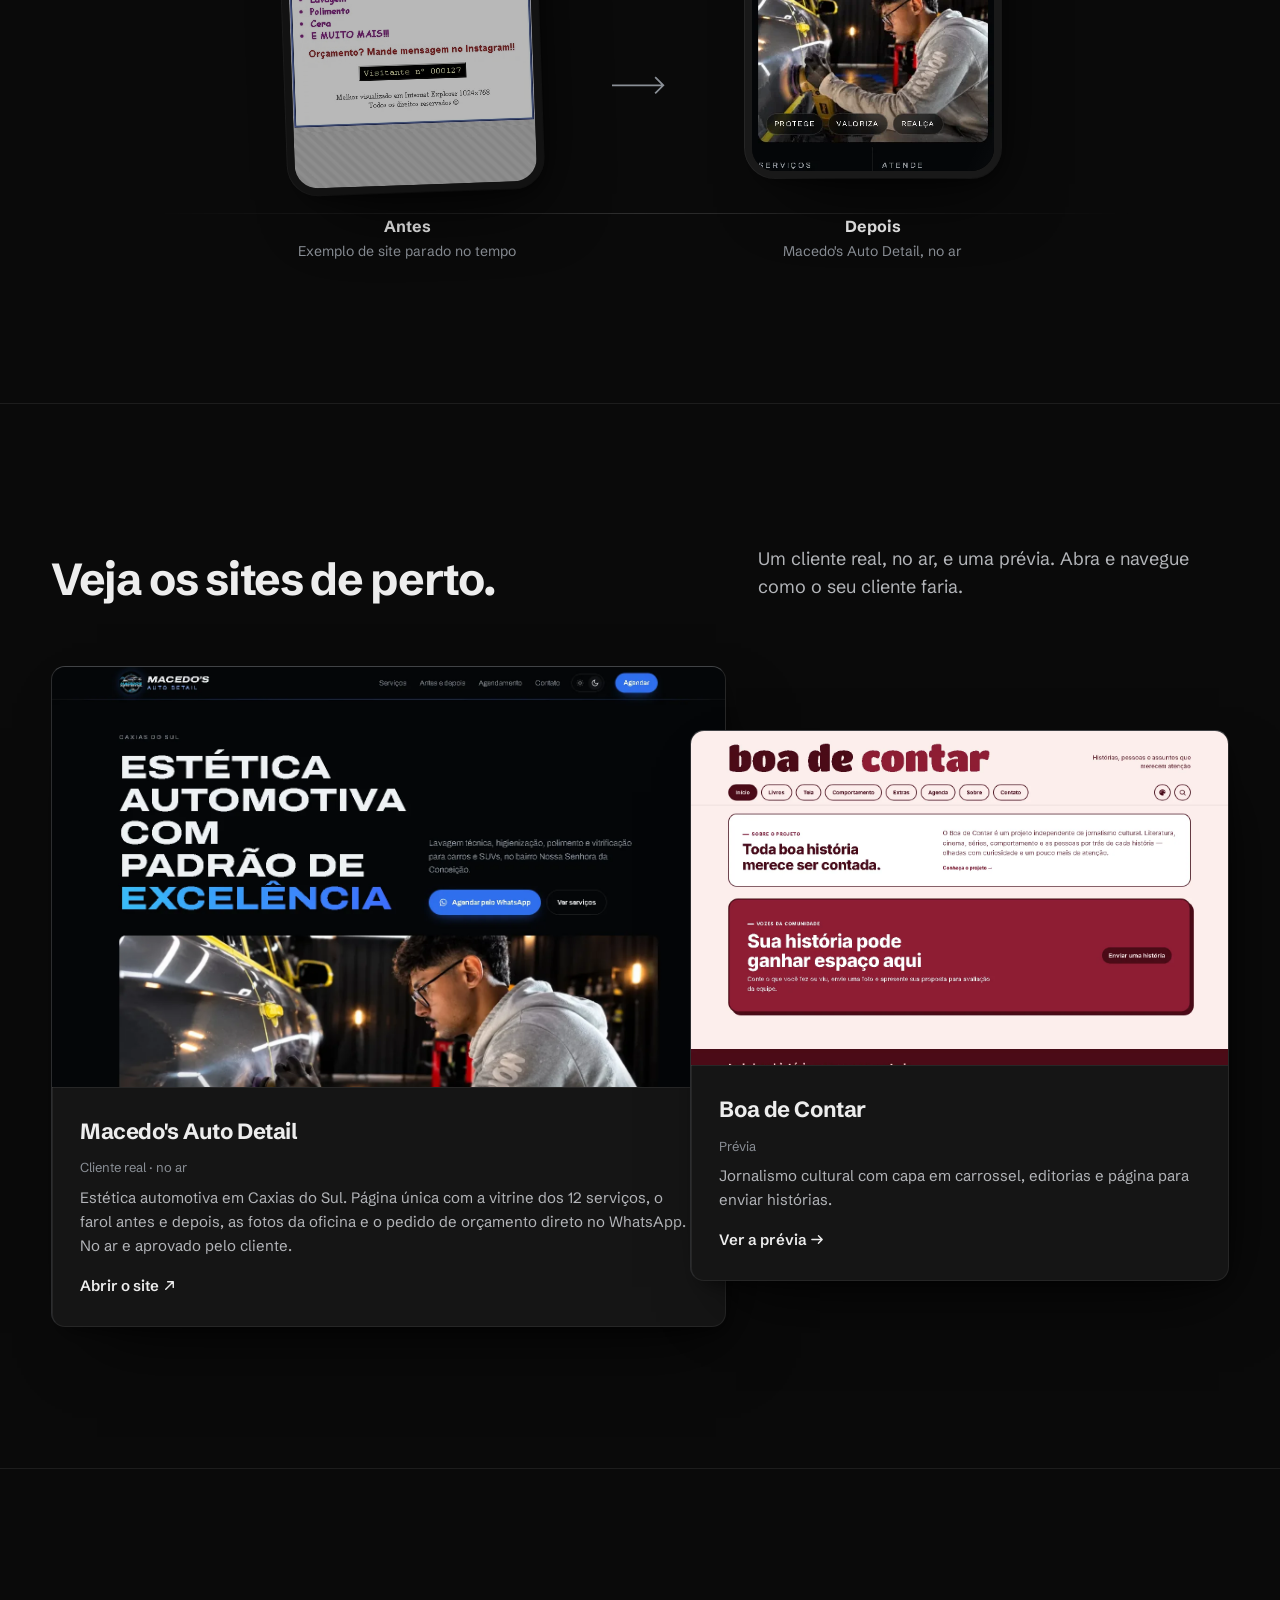
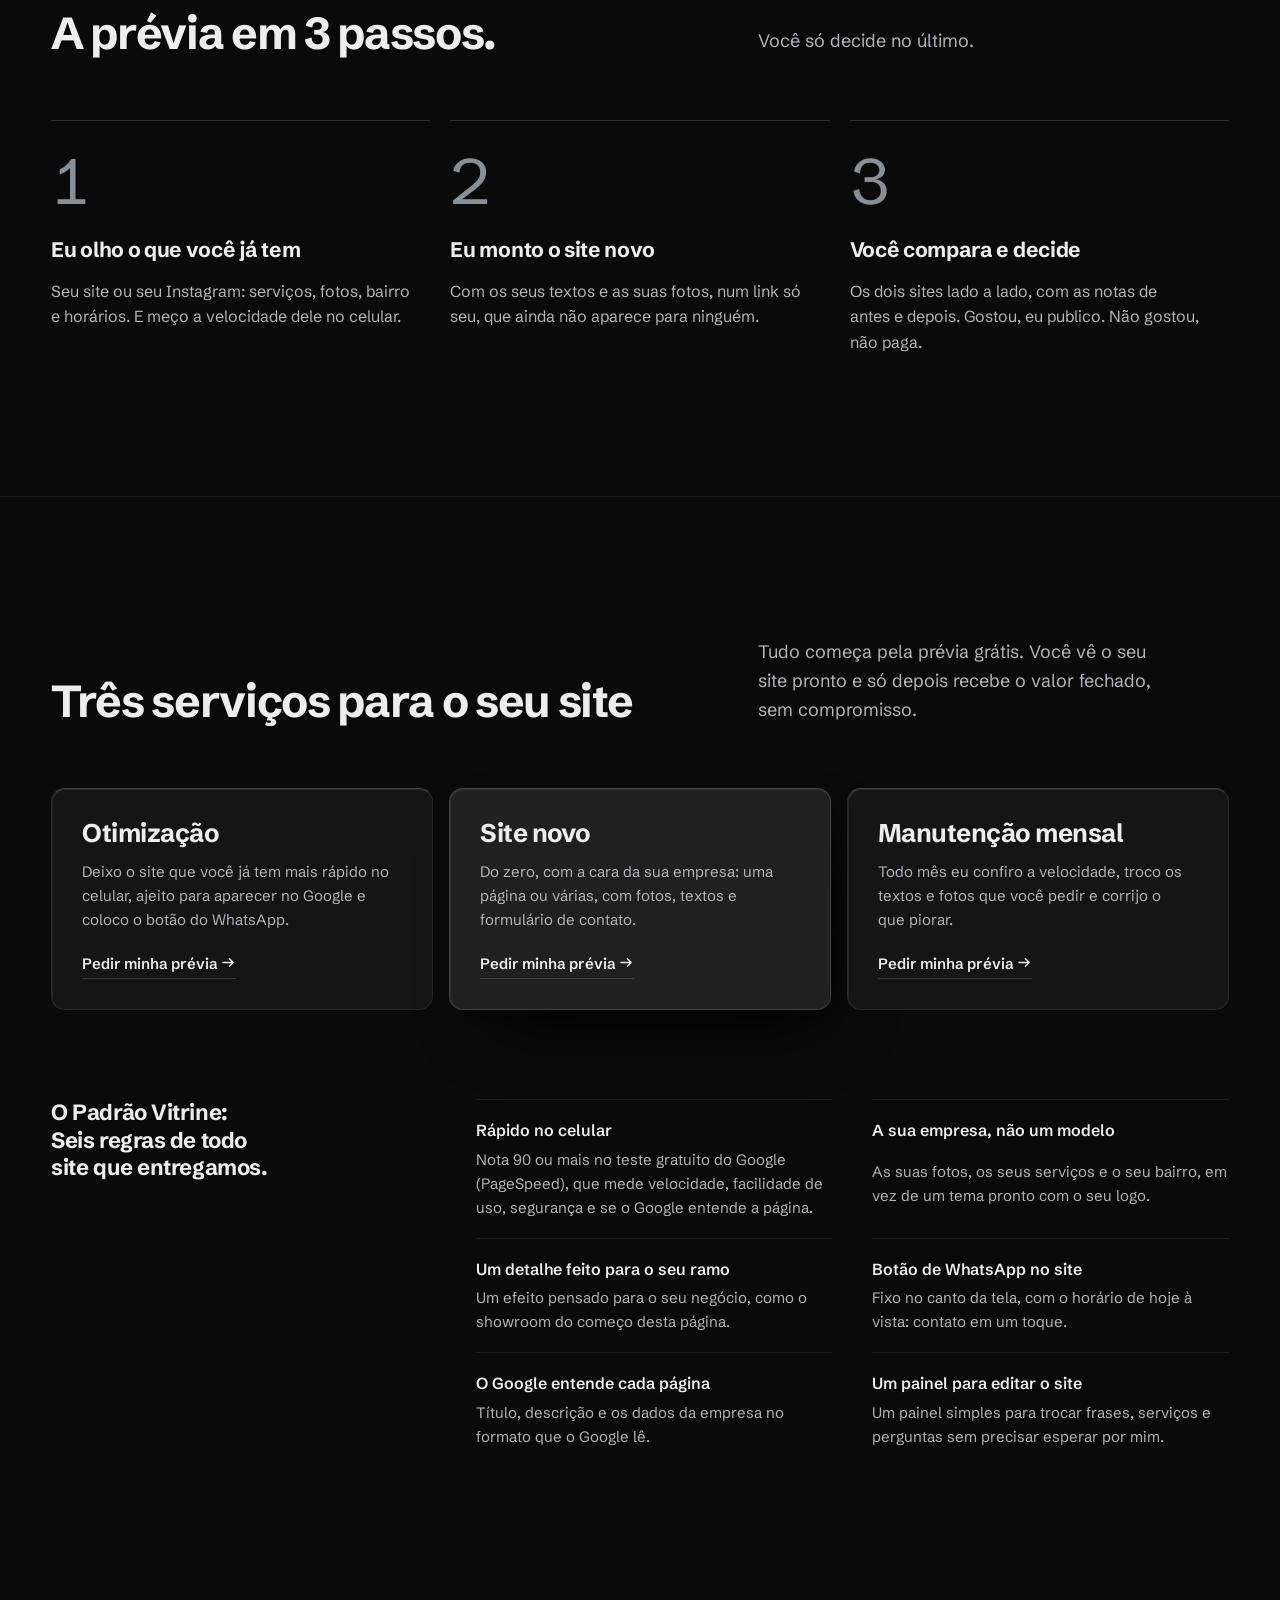
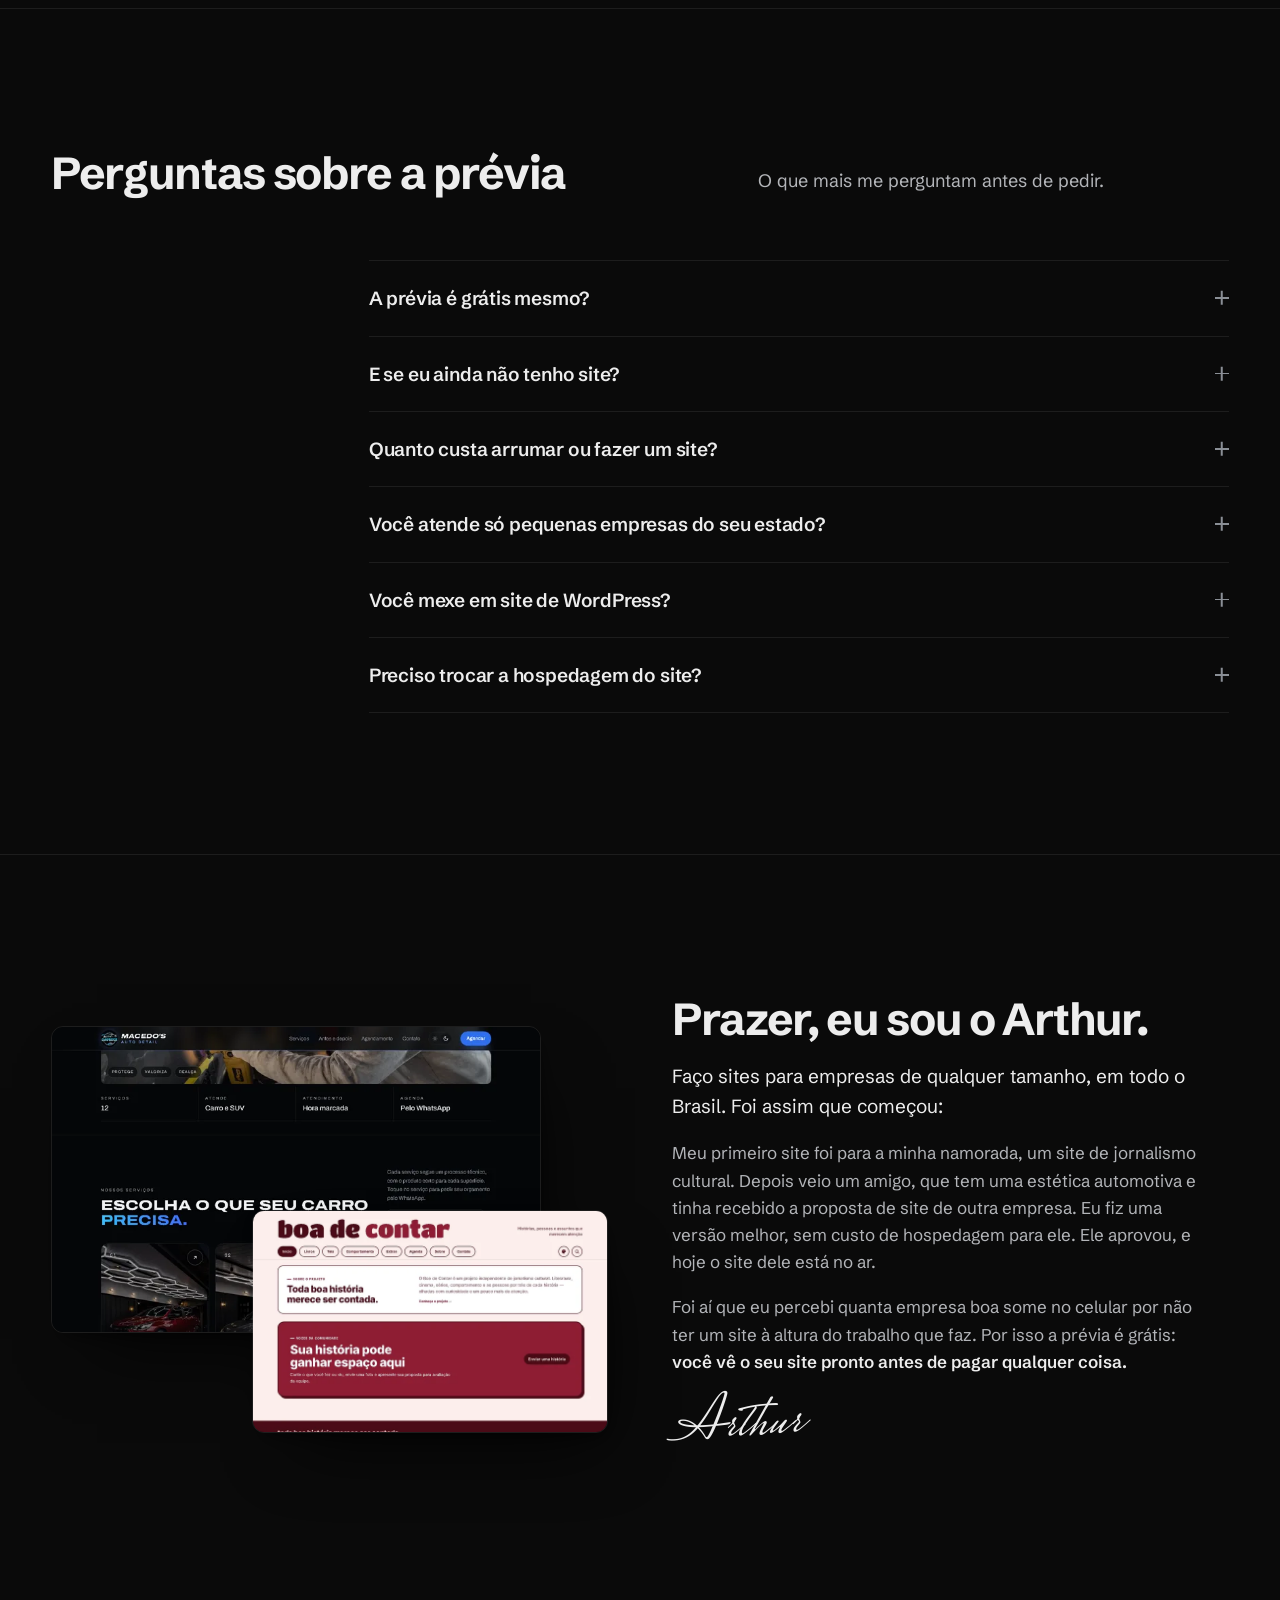
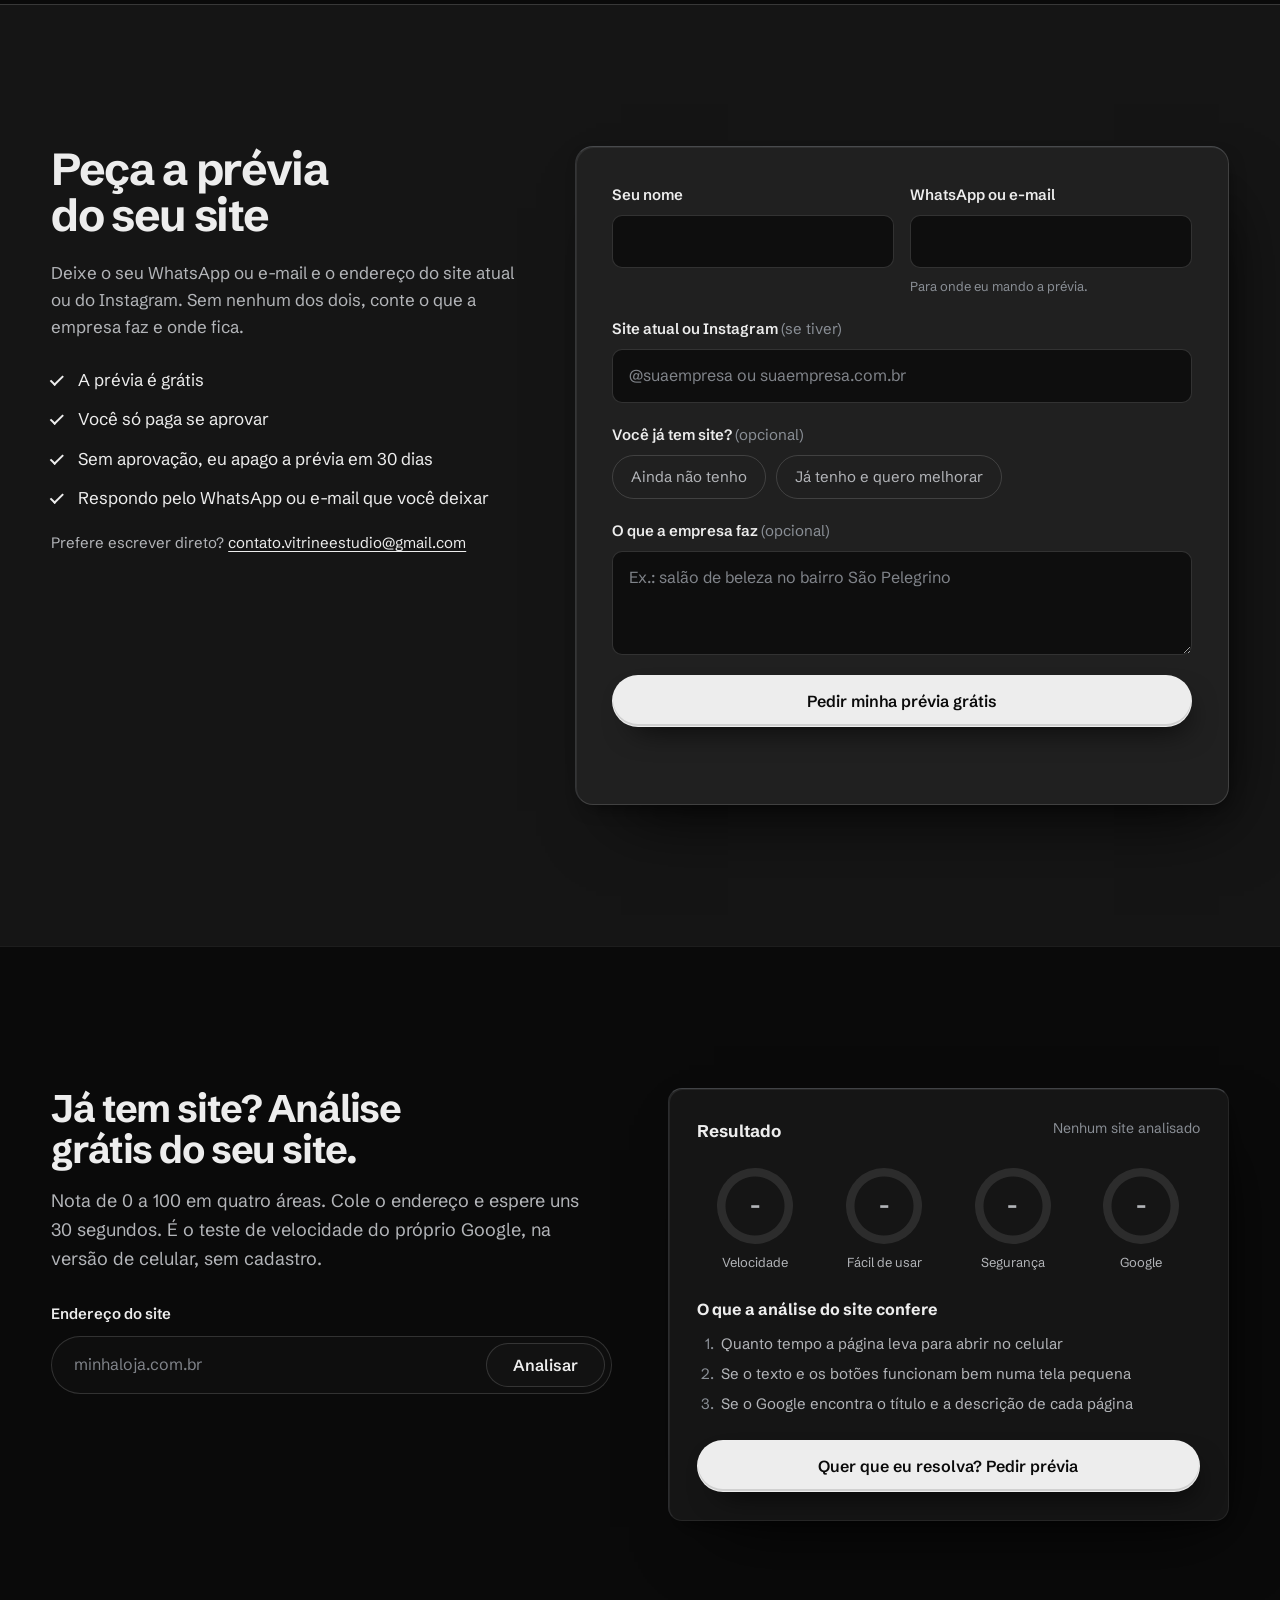
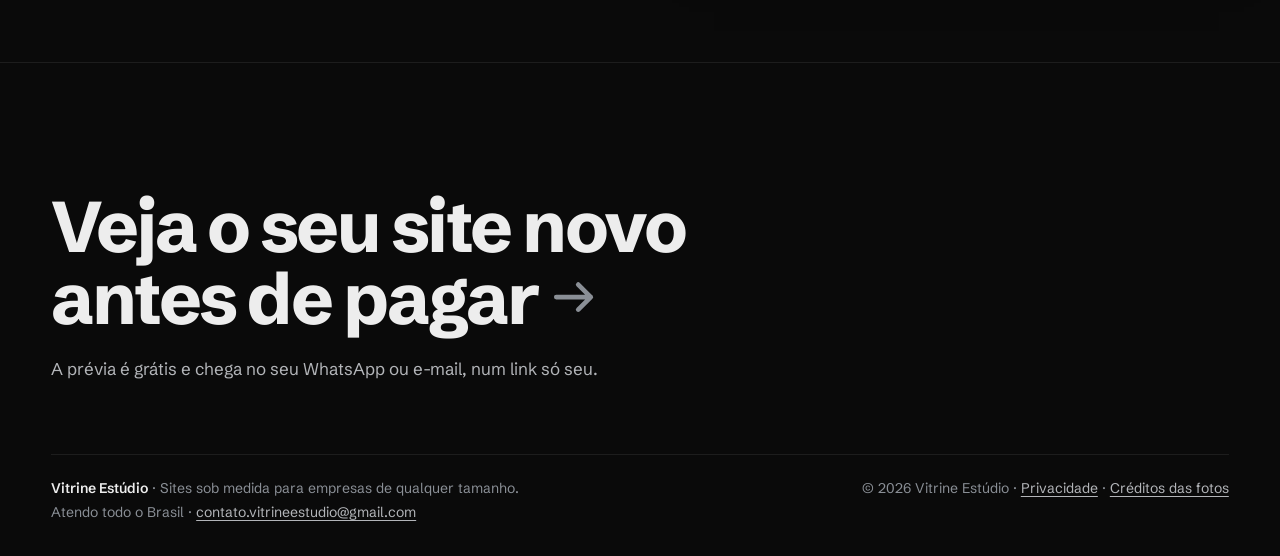
==== commit 825ec9d3: "feat: site fala com empresas de qualquer tamanho em todo o Brasil; favicon ambar" ====
--- a/index.html
+++ b/index.html
@@ -3,9 +3,9 @@
 <head>
 <meta charset="utf-8">
 <meta name="viewport" content="width=device-width, initial-scale=1">
-<title>Vitrine Estúdio: sites sob medida para pequenas empresas</title>
+<title>Vitrine Estúdio: sites sob medida para empresas</title>
 <meta name="description" content="Eu faço o site da sua empresa e mando a prévia pronta antes de você pagar, ao lado do site atual ou do Instagram. Rápido no celular: nota 90 ou mais no teste do Google.">
-<meta property="og:title" content="Vitrine Estúdio: sites sob medida para pequenas empresas">
+<meta property="og:title" content="Vitrine Estúdio: sites sob medida para empresas">
 <meta property="og:description" content="Veja o seu site novo pronto antes de pagar: a Prévia Vitrine.">
 <meta property="og:type" content="website">
 <meta property="og:image" content="share.jpg">
@@ -36,7 +36,7 @@
   <section class="hero" aria-labelledby="hero-h">
     <div class="hero__copy">
       <h1 id="hero-h" class="hero__title">Seu site novo, pronto antes de você pagar.</h1>
-      <p class="hero__lead">Sites rápidos e bem-feitos para pequenas empresas do Rio Grande do Sul. Eu monto uma prévia do seu, de graça, e você só paga se aprovar.</p>
+      <p class="hero__lead">Sites rápidos e bem-feitos para empresas de qualquer tamanho, em todo o Brasil. Eu monto uma prévia do seu, de graça, e você só paga se aprovar.</p>
       <div class="hero__actions">
         <a class="btn btn--primary" href="#pedido">Pedir minha prévia grátis</a>
         <a class="btn btn--ghost" href="#trabalhos">Ver trabalhos</a>
@@ -141,6 +141,7 @@
       <details><summary>A prévia é grátis mesmo?<i aria-hidden="true"></i></summary><p>Sim. Se não gostar, você não paga nada, e eu apago a prévia em 30 dias.</p></details>
       <details><summary>E se eu ainda não tenho site?<i aria-hidden="true"></i></summary><p>Eu monto a prévia com o que está no seu Instagram ou na sua página do Google: fotos, serviços e horários.</p></details>
       <details><summary>Quanto custa arrumar ou fazer um site?<i aria-hidden="true"></i></summary><p>Depende do tamanho do site e do que precisa mudar. Primeiro você vê a prévia pronta, de graça. Se gostar, eu mando o valor fechado antes de começar, sem surpresa e sem compromisso.</p></details>
+      <details><summary>Você atende só pequenas empresas do seu estado?<i aria-hidden="true"></i></summary><p>Não. Atendo micro, pequenas, médias e grandes empresas, em todo o Brasil. Tudo é feito a distância, por WhatsApp e e-mail.</p></details>
       <details><summary>Você mexe em site de WordPress?<i aria-hidden="true"></i></summary><p>Sim. Faço temas de WordPress do zero e também trabalho com sites em HTML.</p></details>
       <details><summary>Preciso trocar a hospedagem do site?<i aria-hidden="true"></i></summary><p>Não. Eu trabalho na hospedagem que você já usa. Para site novo, indico opções sem mensalidade.</p></details>
     </div>
@@ -153,7 +154,7 @@
     </figure>
     <div class="about__text">
       <h2 id="about-h">Prazer, eu sou o Arthur.</h2>
-      <p class="about__lead">Sou do Rio Grande do Sul e faço sites para pequenas empresas. Foi assim que começou:</p>
+      <p class="about__lead">Faço sites para empresas de qualquer tamanho, em todo o Brasil. Foi assim que começou:</p>
       <p>Meu primeiro site foi para a minha namorada, um site de jornalismo cultural. Depois veio um amigo, que tem uma estética automotiva e tinha recebido a proposta de site de outra empresa. Eu fiz uma versão melhor, sem custo de hospedagem para ele. Ele aprovou, e hoje o site dele está no ar.</p>
       <p>Foi aí que eu percebi quanta empresa boa some no celular por não ter um site à altura do trabalho que faz. Por isso a prévia é grátis: <strong>você vê o seu site pronto antes de pagar qualquer coisa.</strong></p>
       <p class="sign" aria-hidden="true">Arthur</p>
@@ -249,7 +250,7 @@
   <a class="foot__big" href="#pedido">Veja o seu site novo antes de pagar <svg class="ico" viewBox="0 0 16 16" aria-hidden="true"><path d="M2 8h11M9 4l4 4-4 4" fill="none" stroke="currentColor" stroke-width="1.5" stroke-linecap="round" stroke-linejoin="round"/></svg></a>
   <p class="foot__lead">A prévia é grátis e chega no seu WhatsApp ou e-mail, num link só seu.</p>
   <div class="foot__row">
-    <span><b>Vitrine Estúdio</b> · Sites sob medida para pequenas empresas.<br>Rio Grande do Sul, Brasil · <a href="mailto:contato.vitrineestudio@gmail.com">contato.vitrineestudio@gmail.com</a></span>
+    <span><b>Vitrine Estúdio</b> · Sites sob medida para empresas de qualquer tamanho.<br>Atendo todo o Brasil · <a href="mailto:contato.vitrineestudio@gmail.com">contato.vitrineestudio@gmail.com</a></span>
     <span>© 2026 Vitrine Estúdio · <a href="privacidade.html">Privacidade</a> · <a href="credits.html">Créditos das fotos</a></span>
   </div>
 </footer>
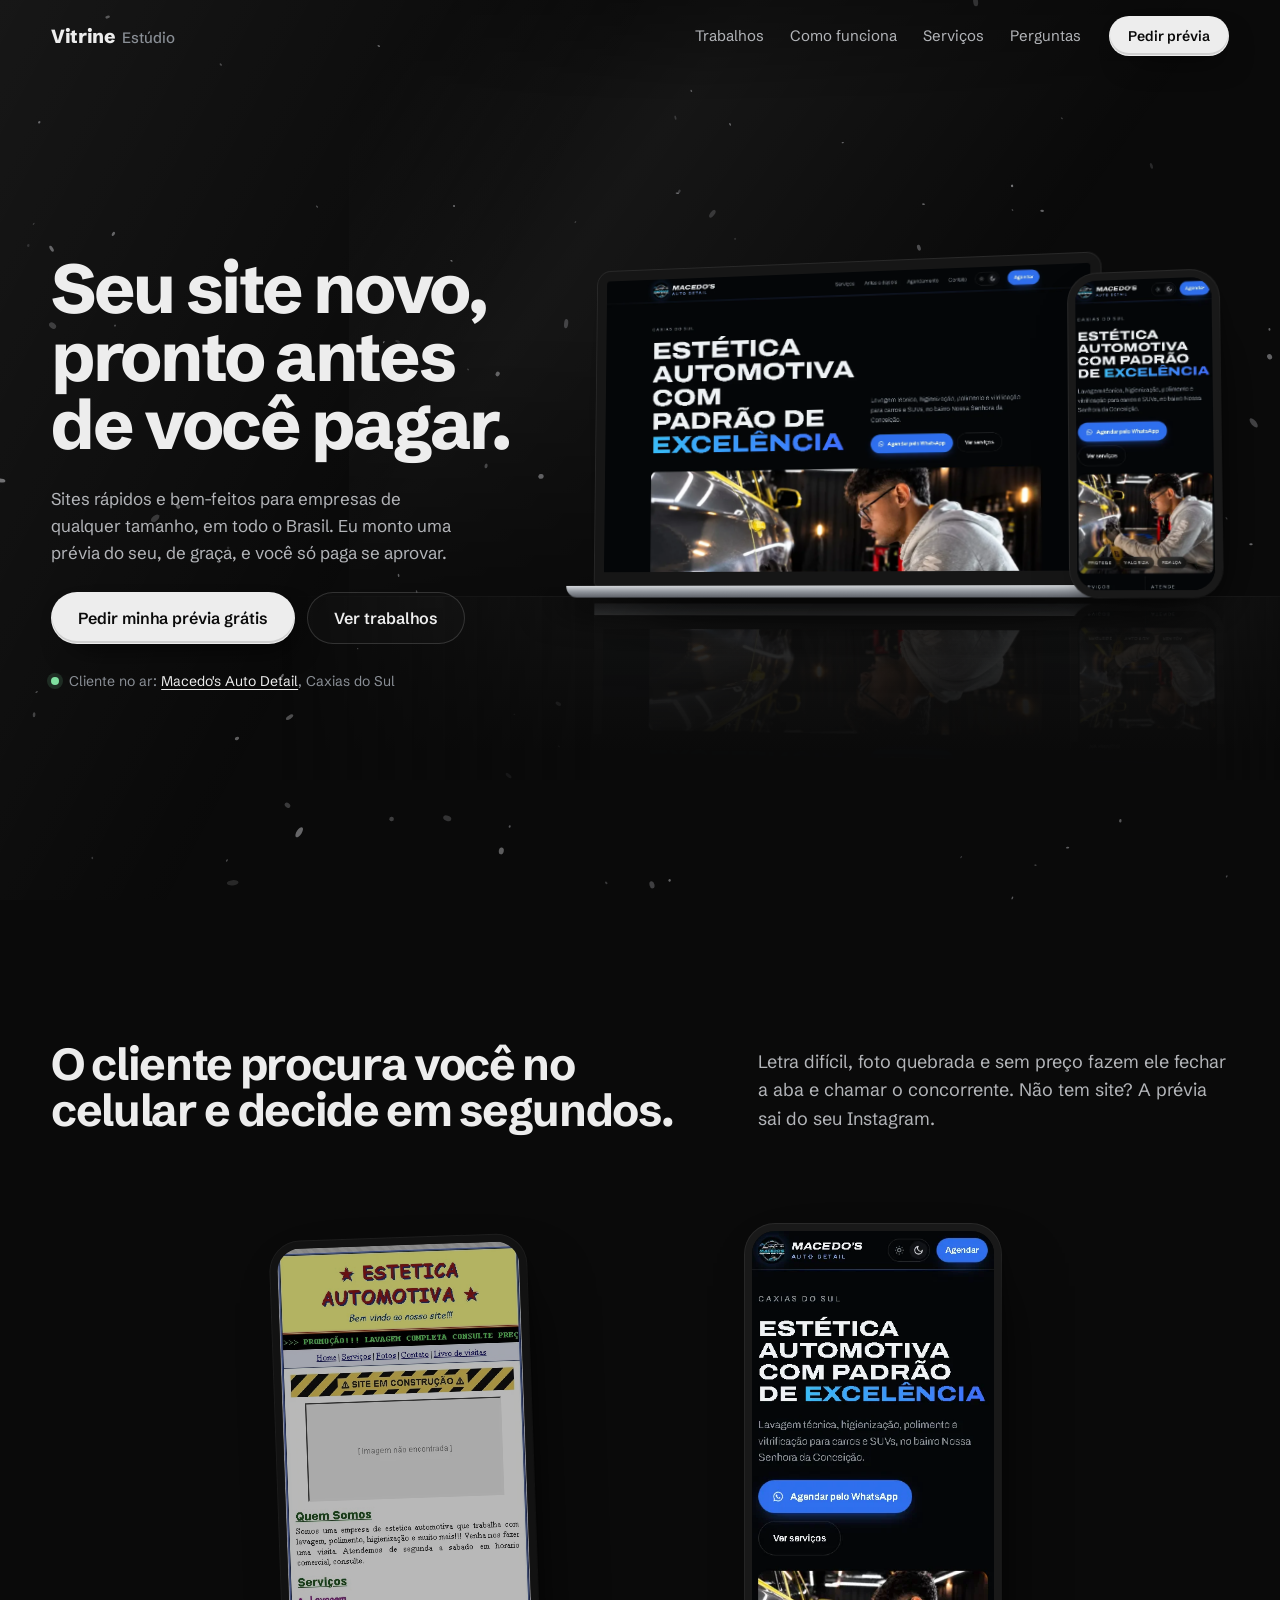
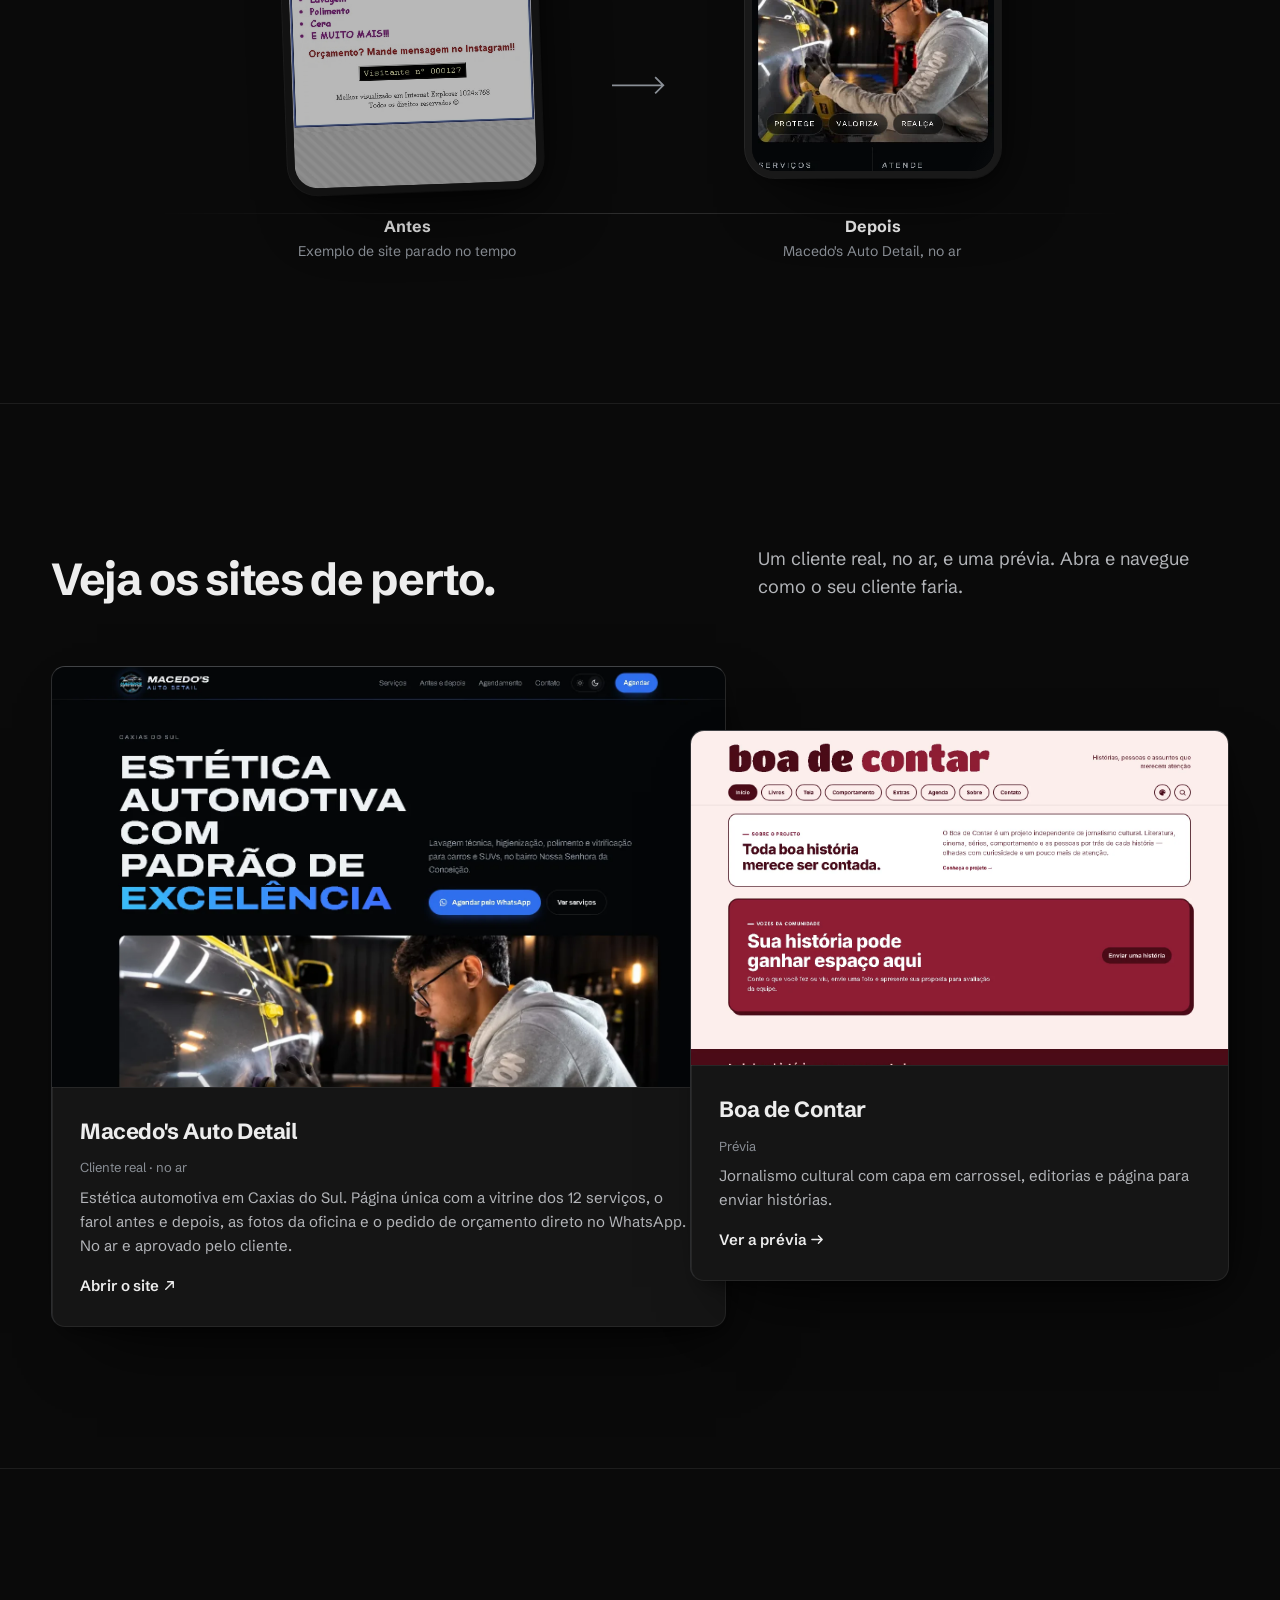
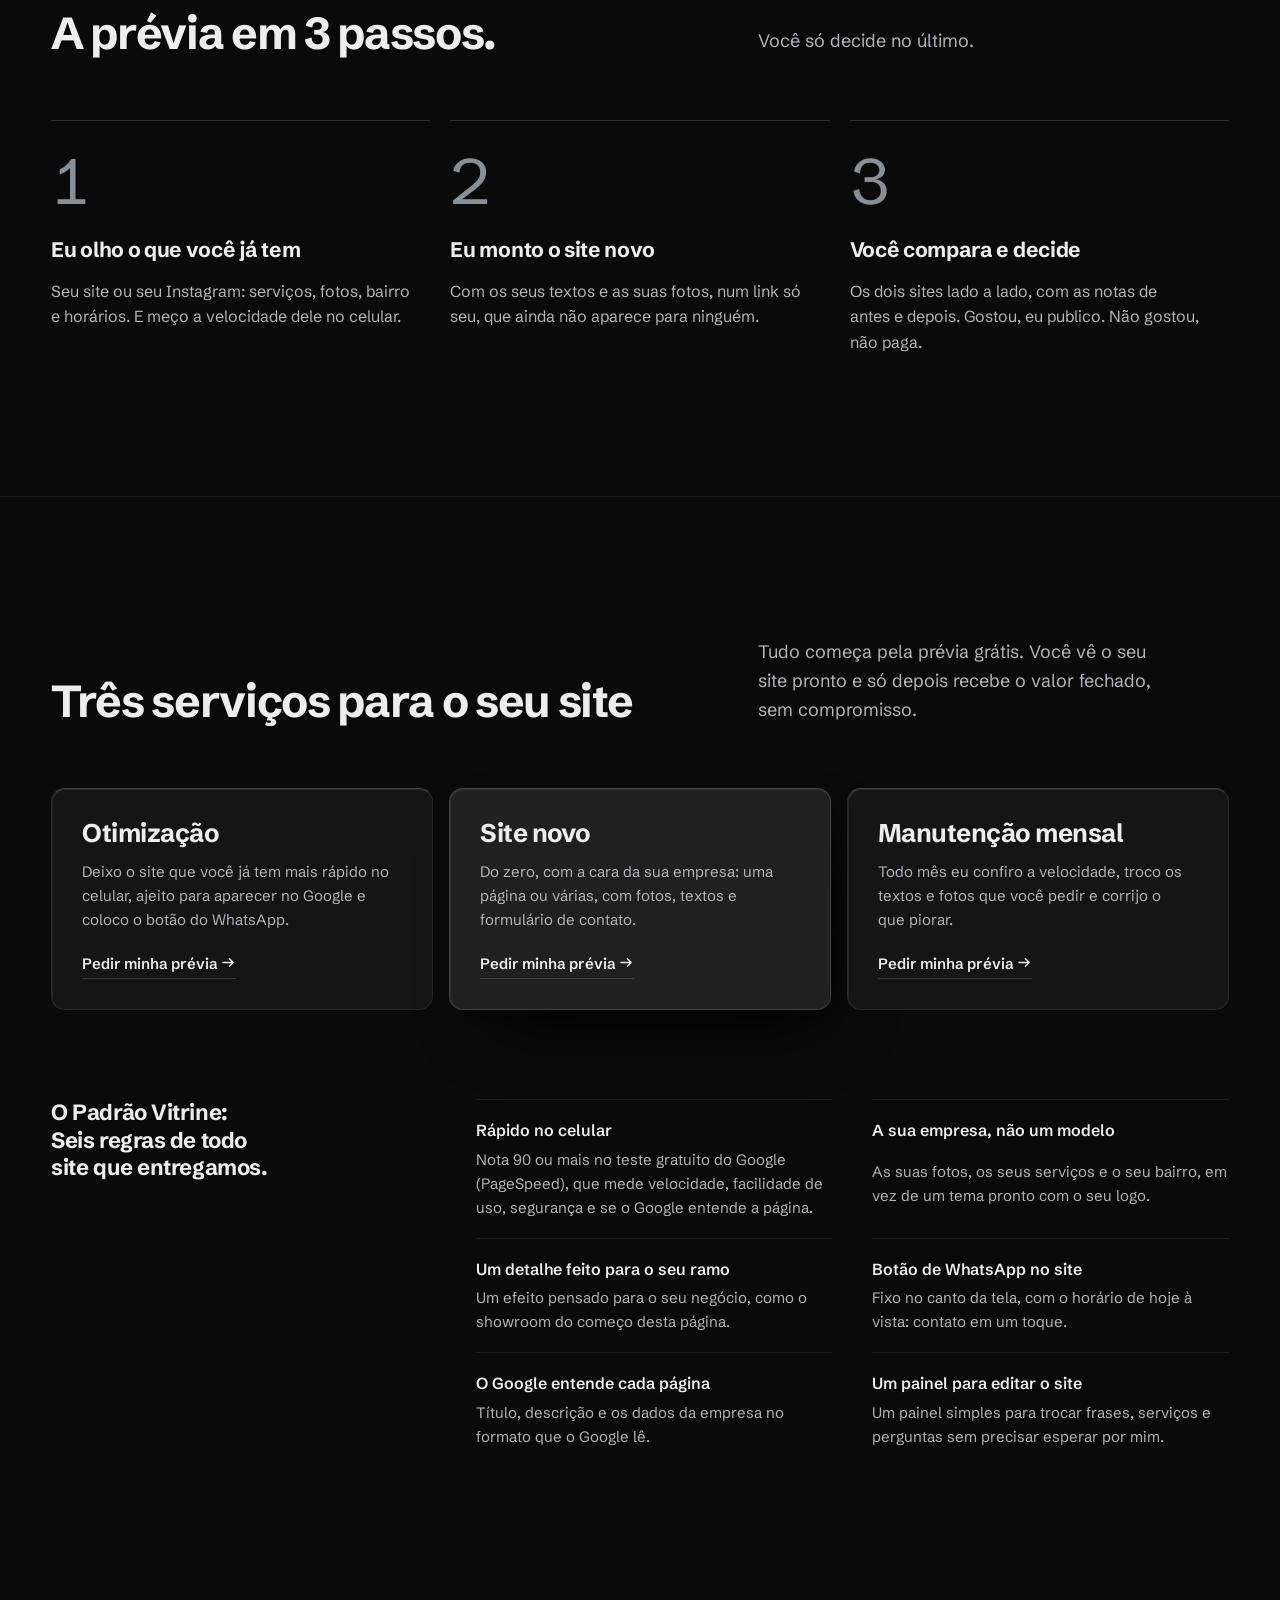
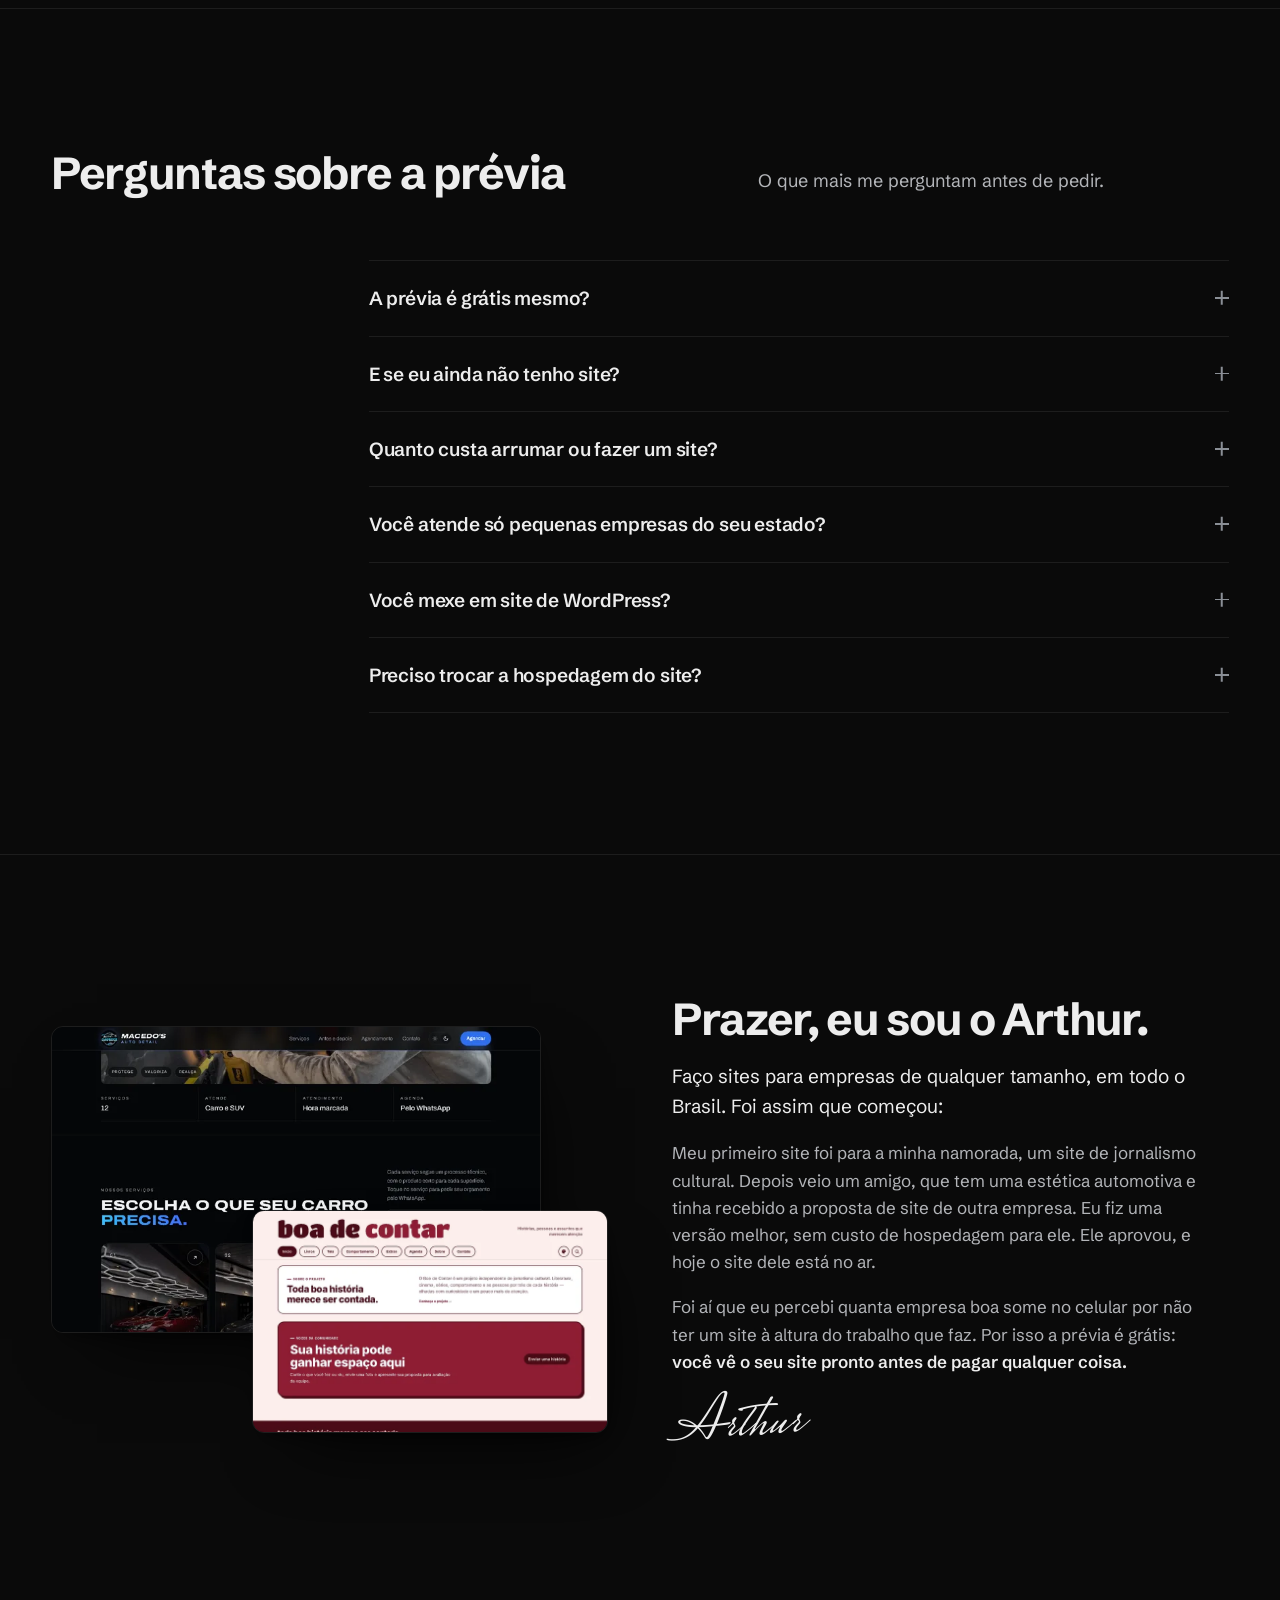
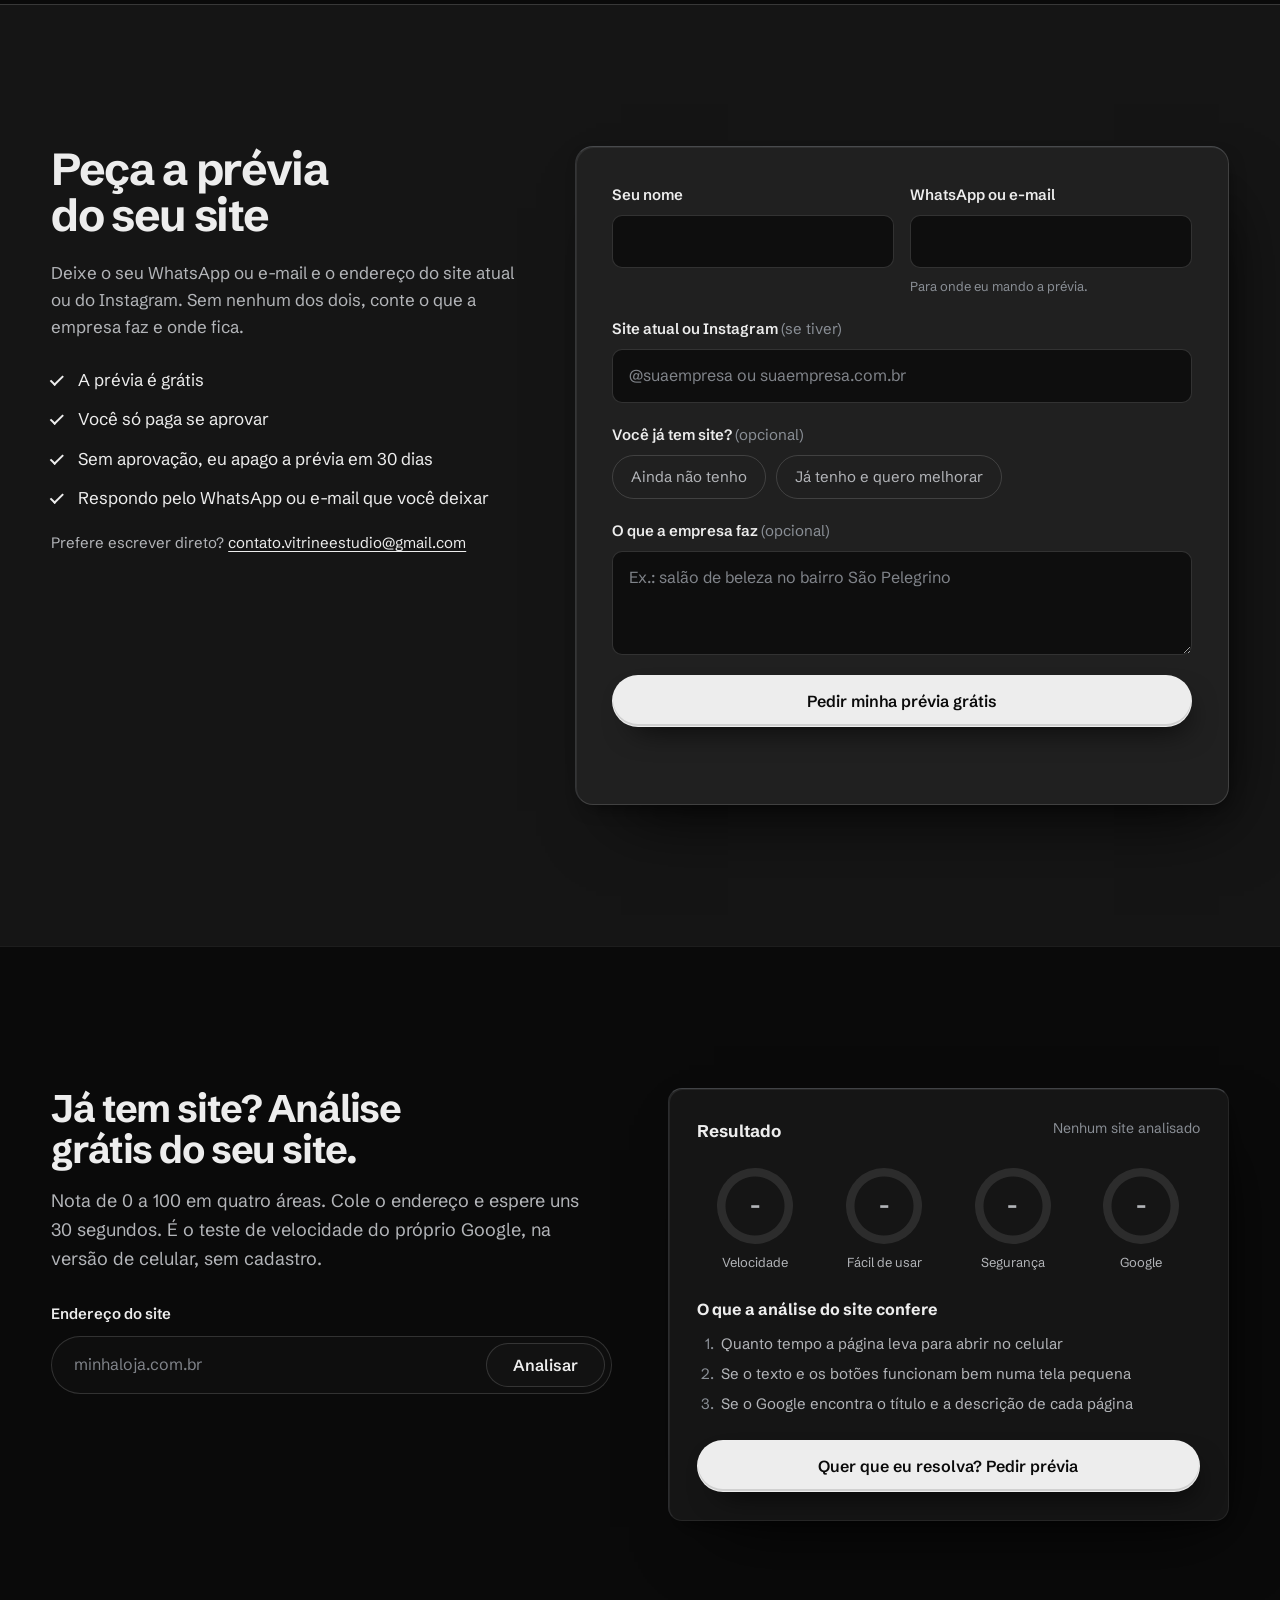
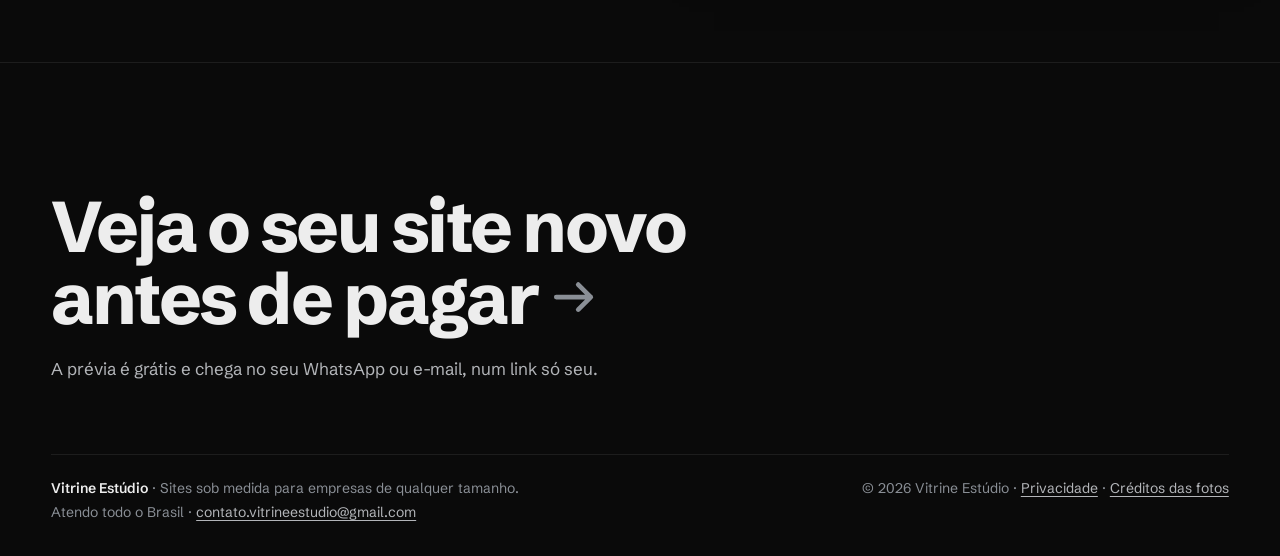
==== commit 7a60471a: "feat: endereco oficial vitrineestudio.com.br" ====
--- a/index.html
+++ b/index.html
@@ -5,10 +5,12 @@
 <meta name="viewport" content="width=device-width, initial-scale=1">
 <title>Vitrine Estúdio: sites sob medida para empresas</title>
 <meta name="description" content="Eu faço o site da sua empresa e mando a prévia pronta antes de você pagar, ao lado do site atual ou do Instagram. Rápido no celular: nota 90 ou mais no teste do Google.">
+<link rel="canonical" href="https://vitrineestudio.com.br/">
+<meta property="og:url" content="https://vitrineestudio.com.br/">
 <meta property="og:title" content="Vitrine Estúdio: sites sob medida para empresas">
 <meta property="og:description" content="Veja o seu site novo pronto antes de pagar: a Prévia Vitrine.">
 <meta property="og:type" content="website">
-<meta property="og:image" content="share.jpg">
+<meta property="og:image" content="https://vitrineestudio.com.br/share.jpg">
 <meta name="twitter:card" content="summary_large_image">
 <meta name="theme-color" content="#0a0a0a">
 <link rel="icon" href="favicon.svg" type="image/svg+xml">
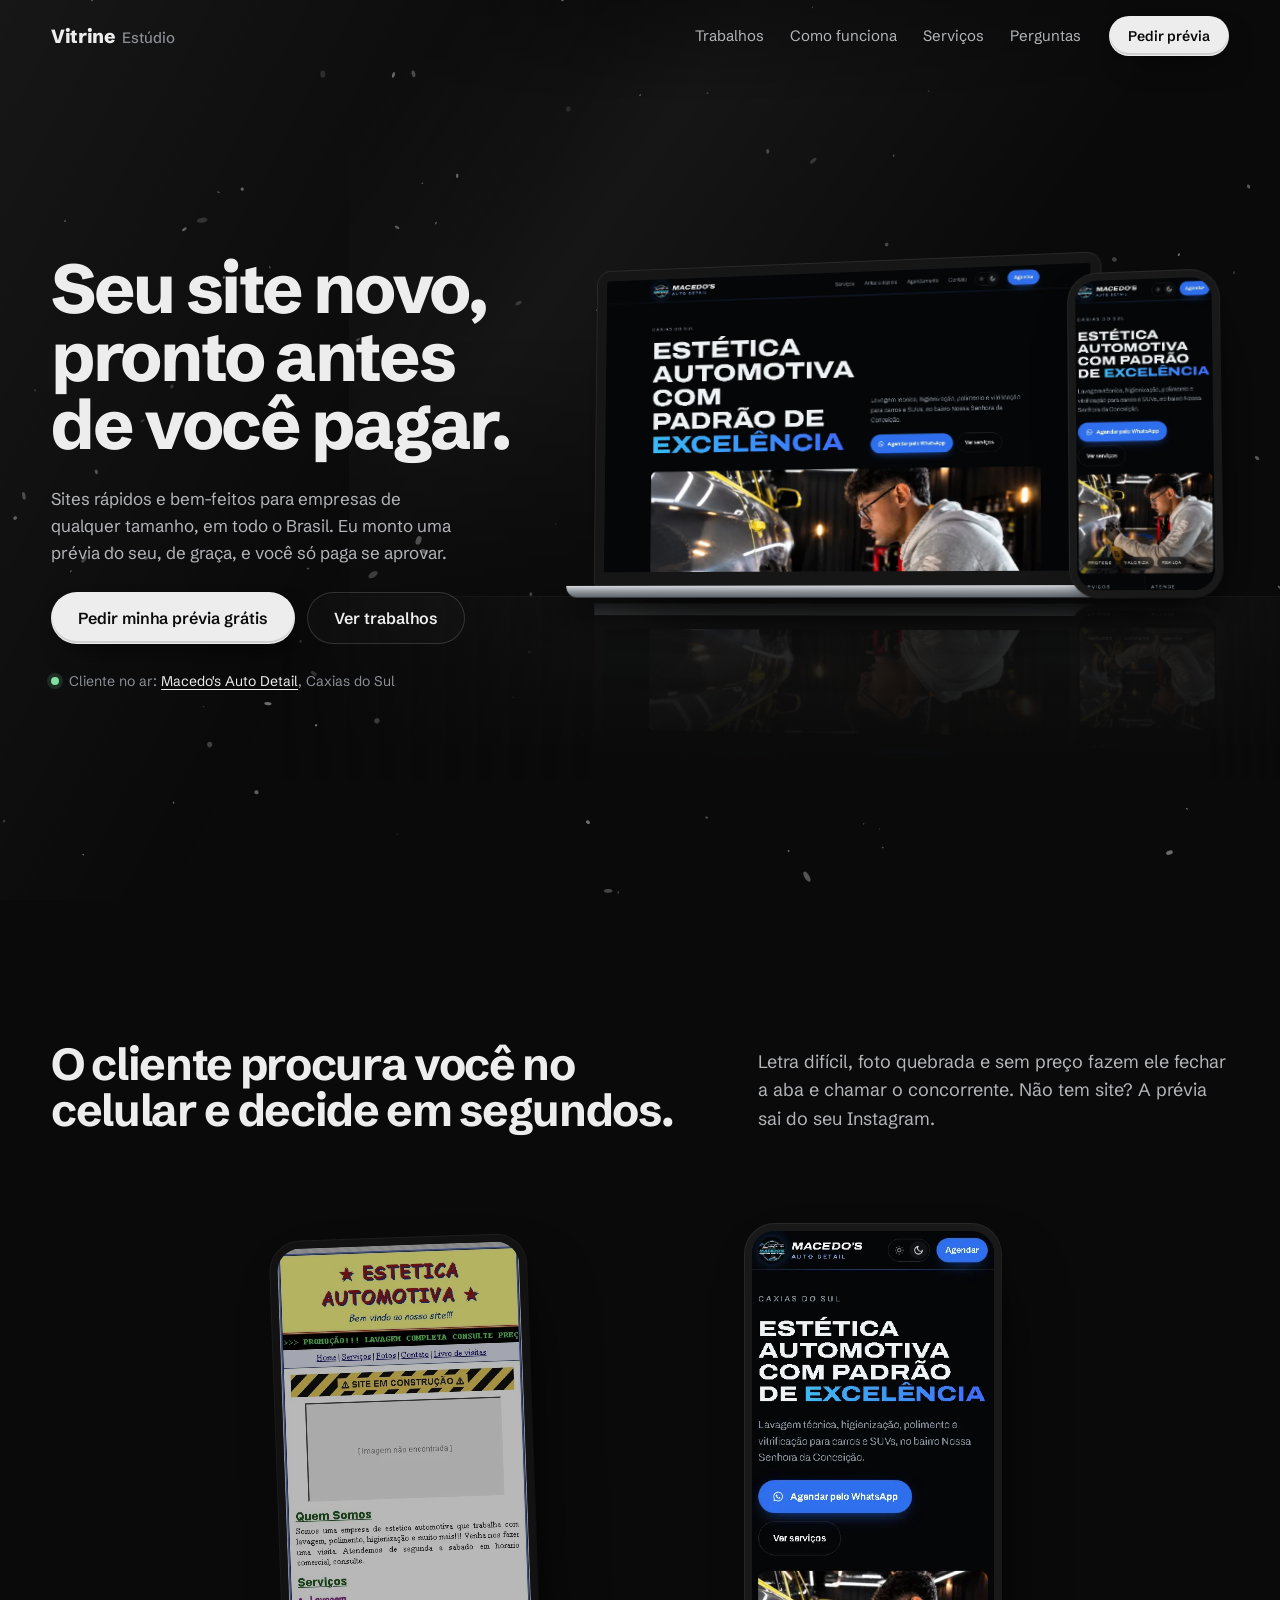
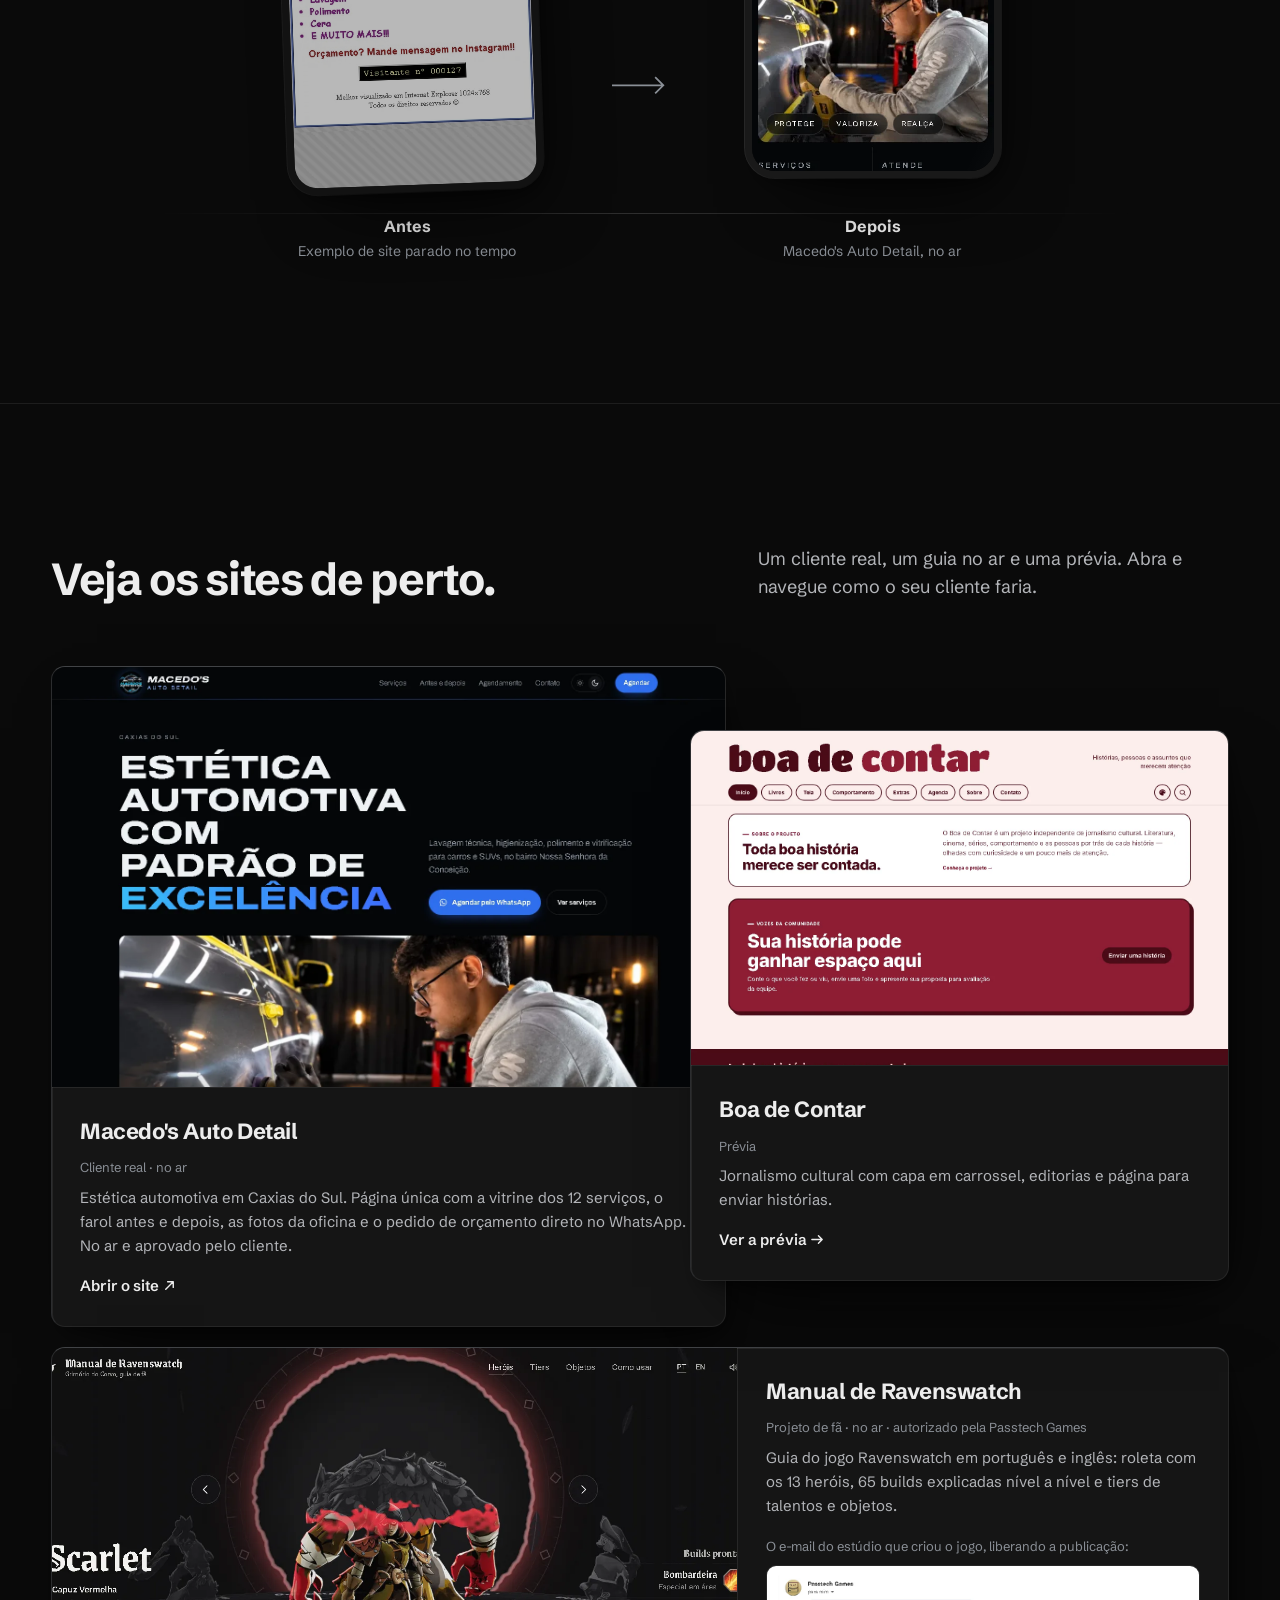
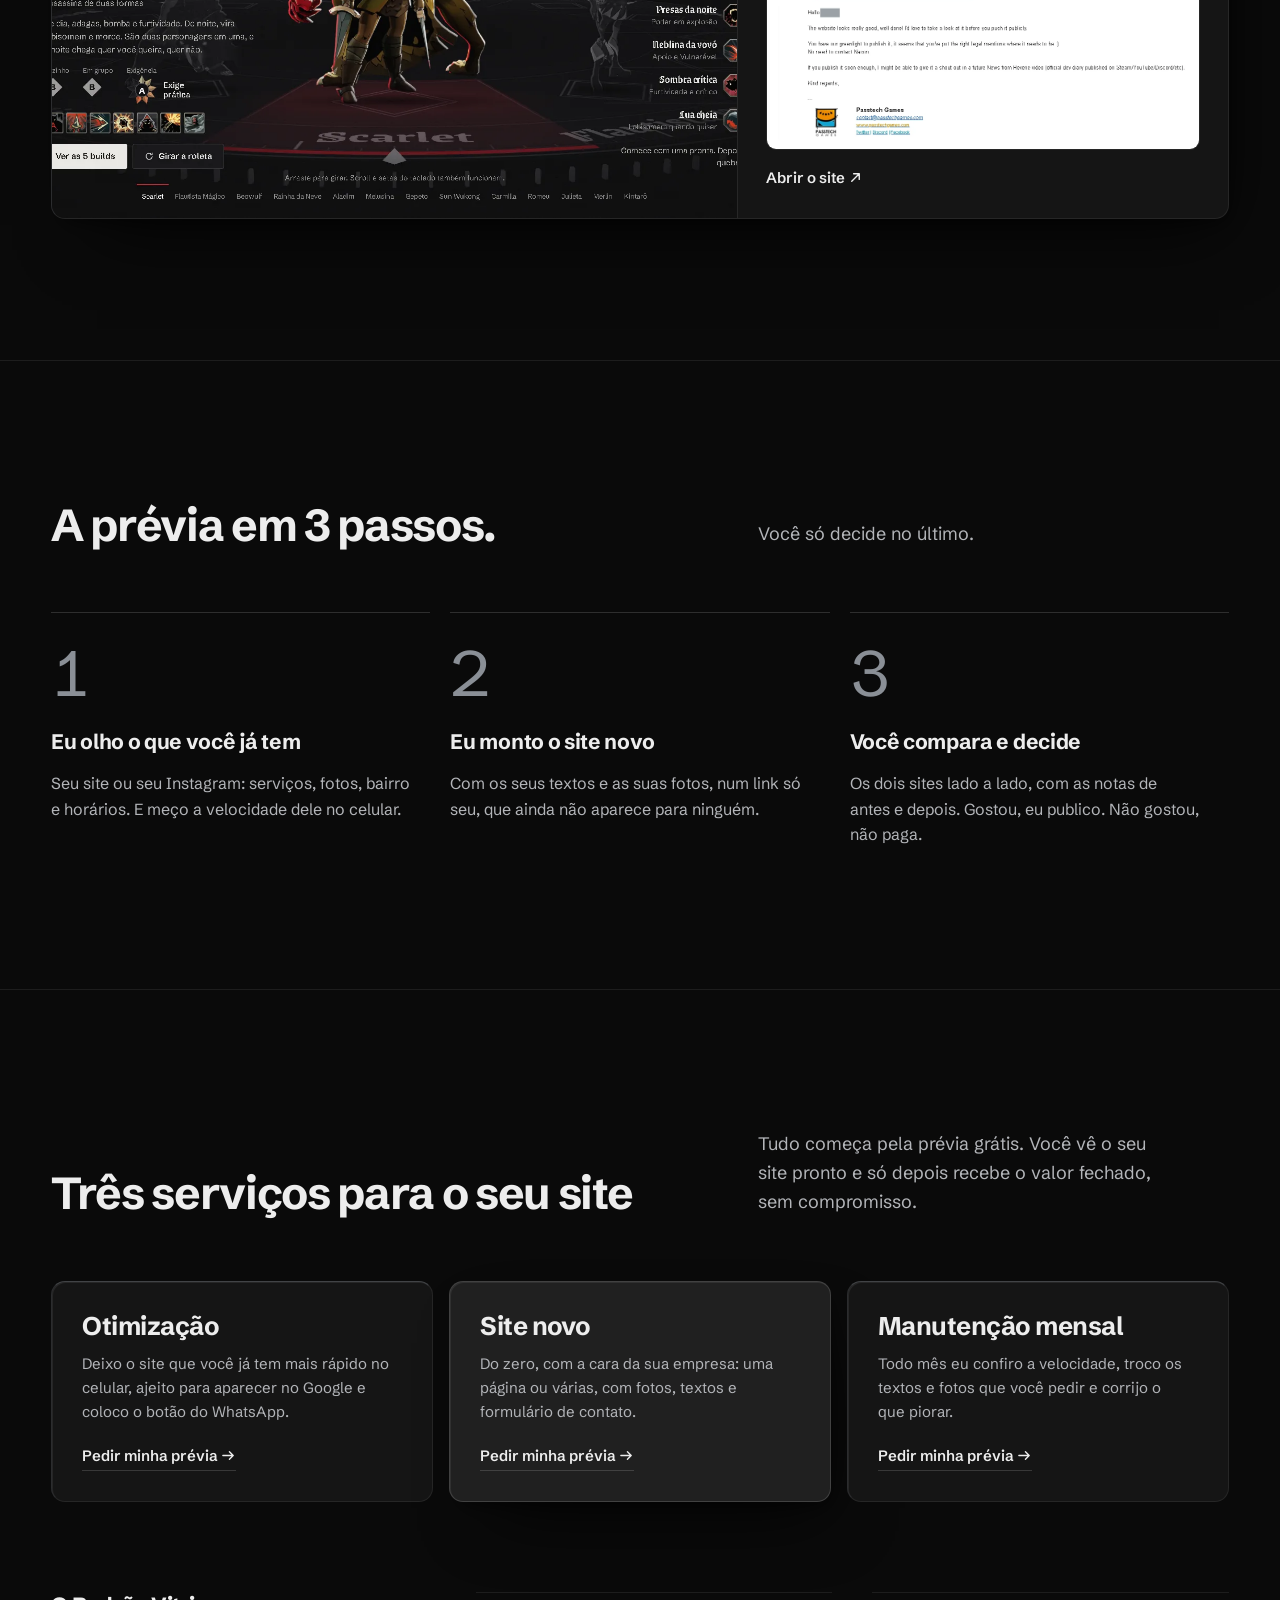
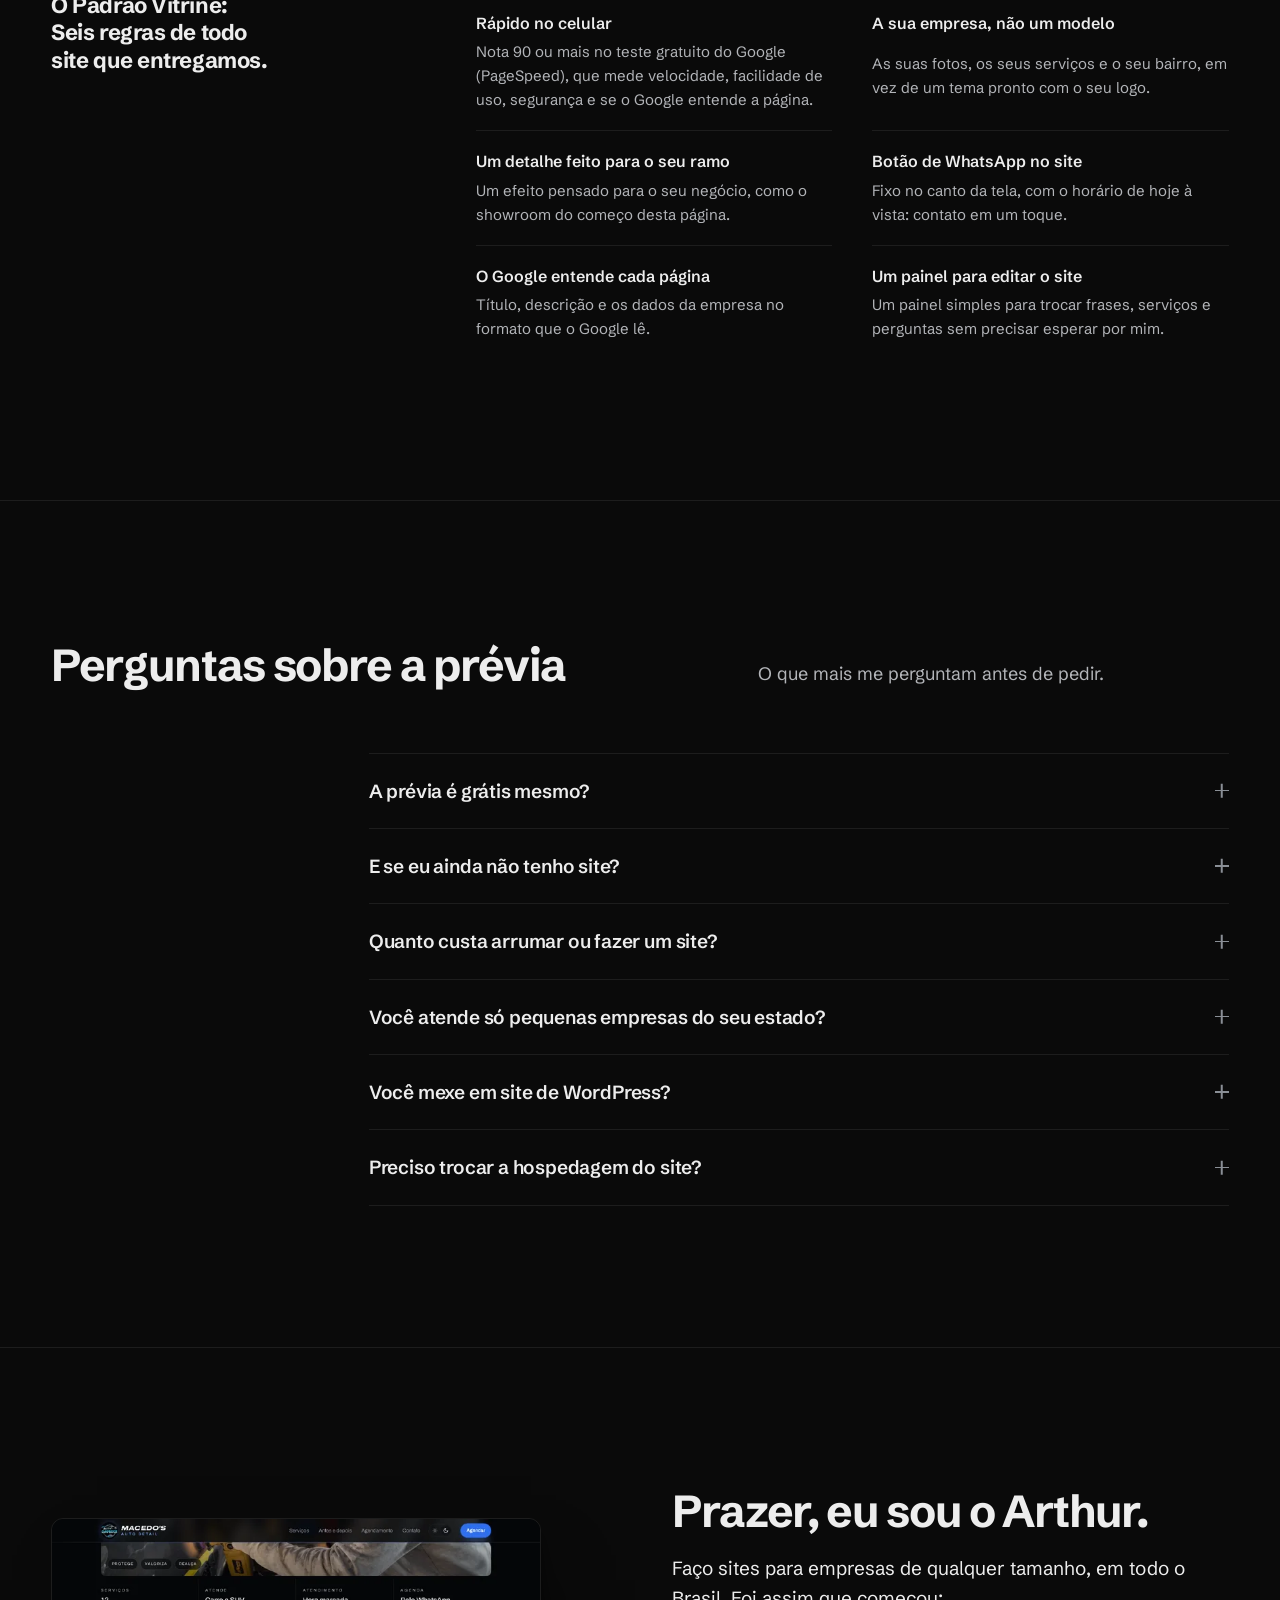
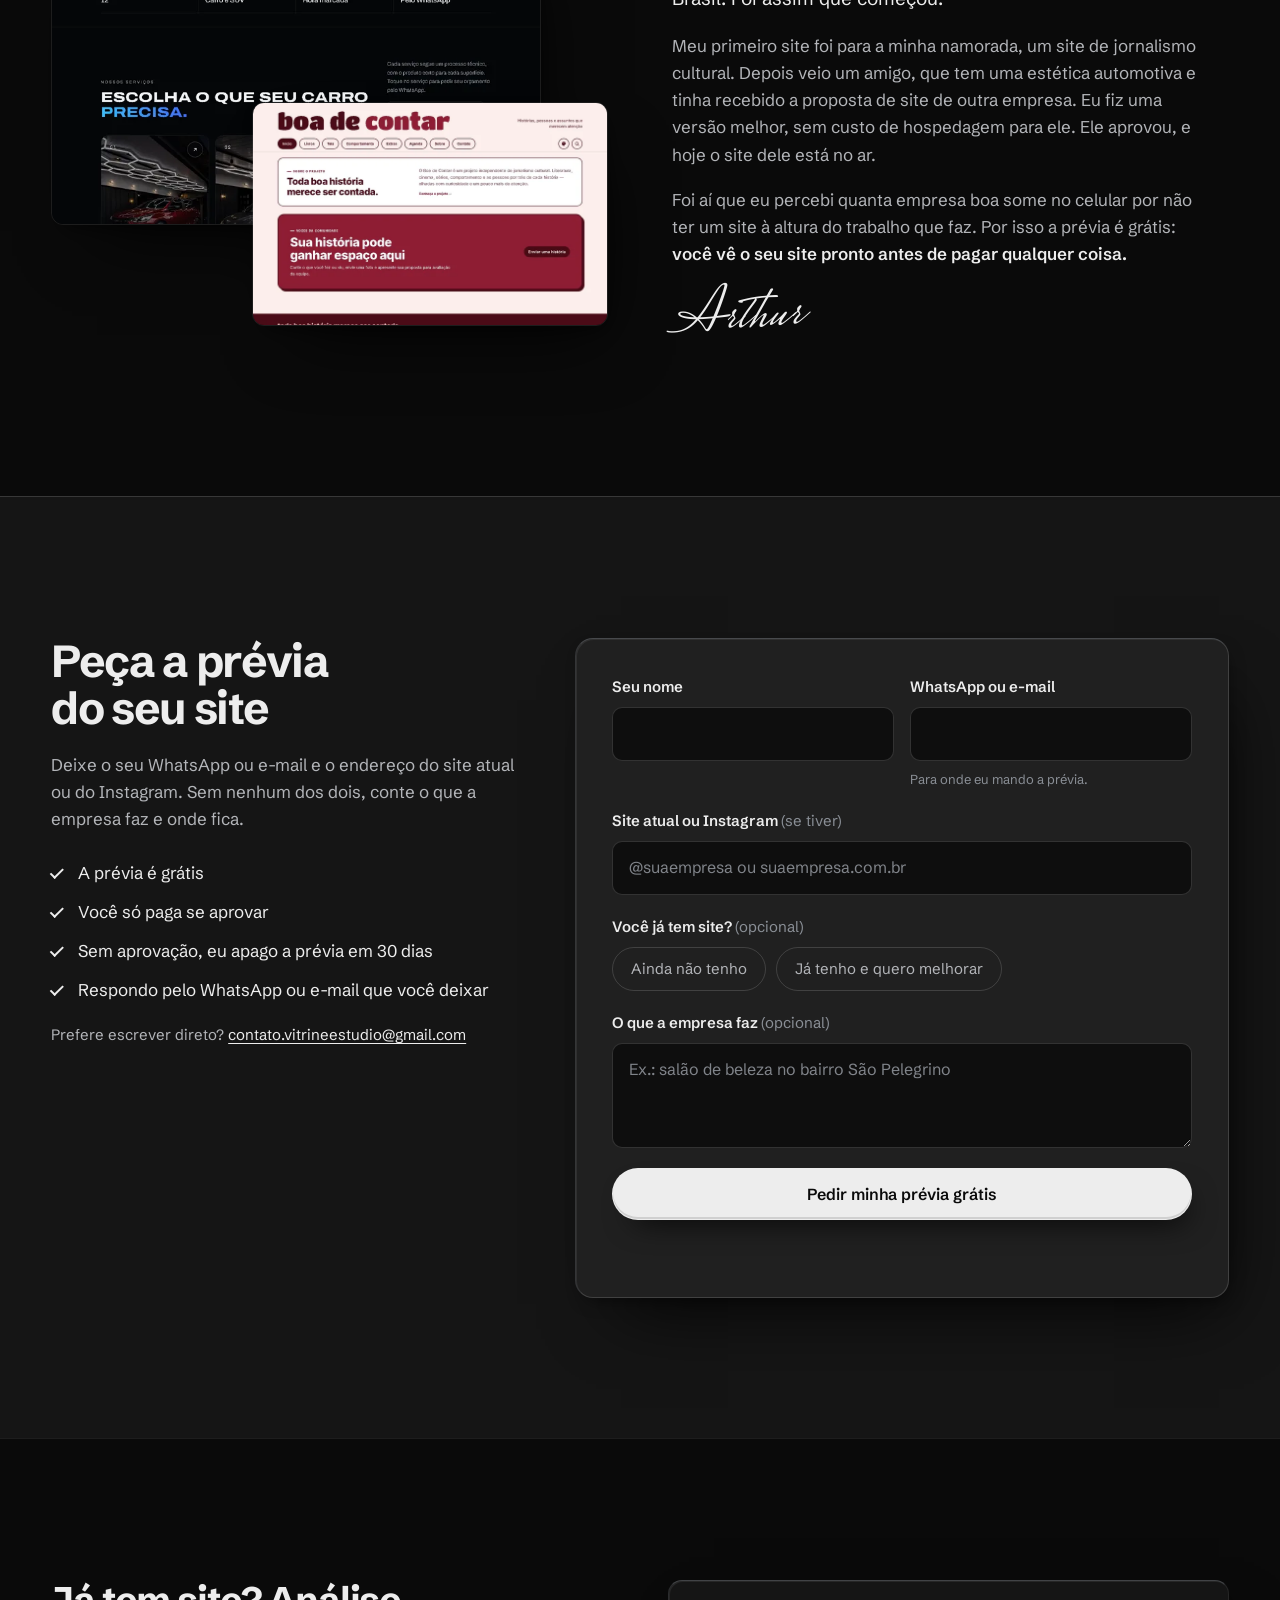
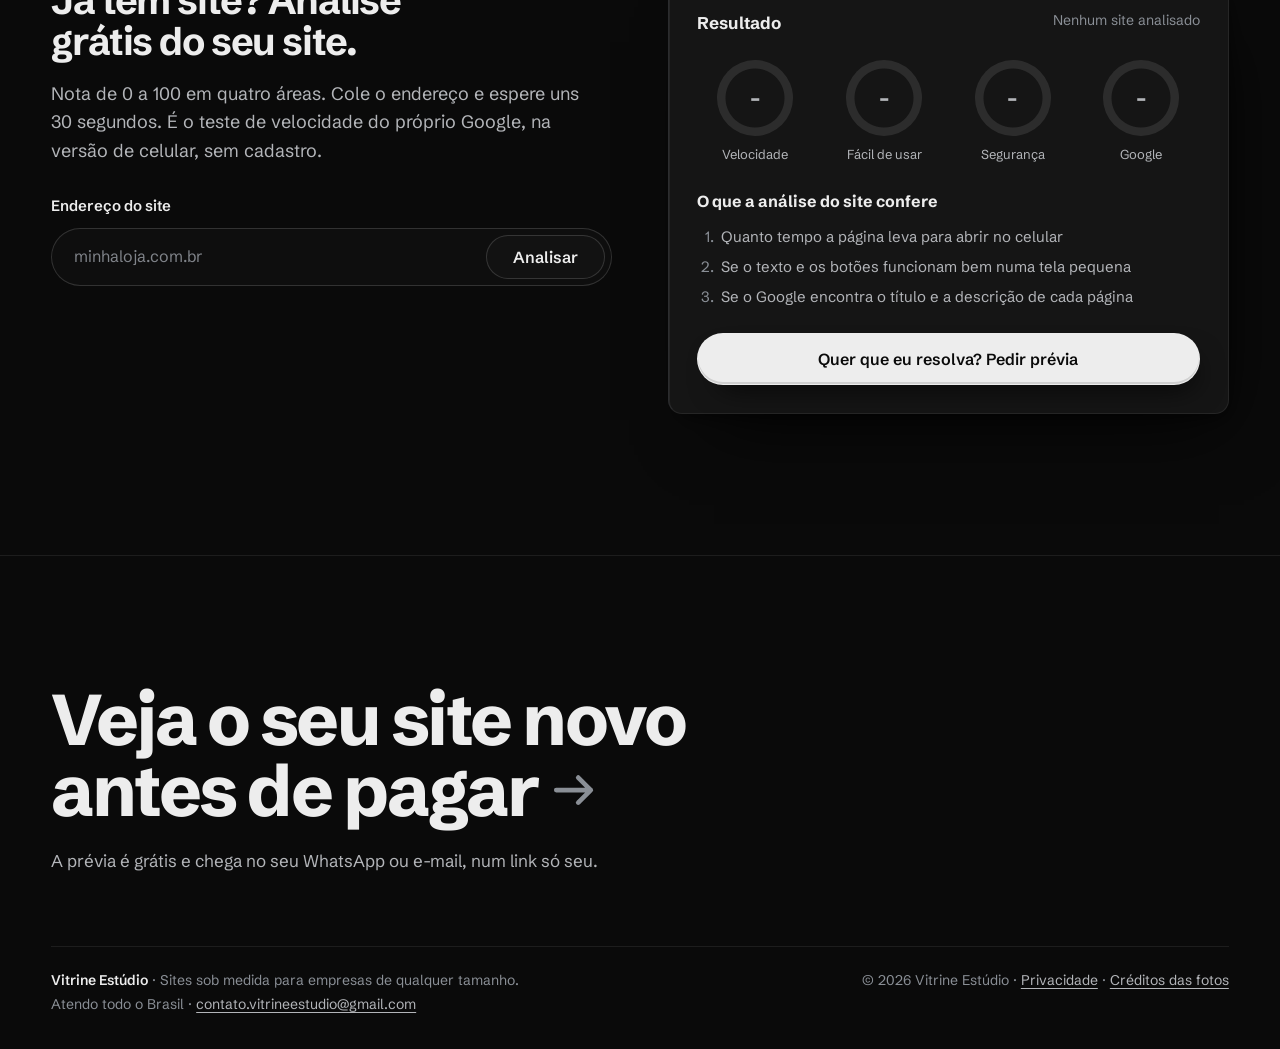
==== commit 7184f94e: "feat: Manual de Ravenswatch no portfolio, com o e-mail de autorizacao da Passtech (nome coberto)" ====
--- a/index.html
+++ b/index.html
@@ -15,7 +15,7 @@
 <meta name="theme-color" content="#0a0a0a">
 <link rel="icon" href="favicon.svg" type="image/svg+xml">
 <link rel="preload" href="assets/fonts/schibsted-grotesk-v7.woff2" as="font" type="font/woff2" crossorigin>
-<link rel="stylesheet" href="css/v9.css?v=12">
+<link rel="stylesheet" href="css/v9.css?v=13">
 <script>document.documentElement.classList.add('js')</script>
 </head>
 <body>
@@ -83,7 +83,7 @@
   <section class="sec work" id="trabalhos" aria-labelledby="work-h">
     <div class="sec__head">
       <h2 id="work-h">Veja os sites de perto.</h2>
-      <p>Um cliente real, no ar, e uma prévia. Abra e navegue como o seu cliente faria.</p>
+      <p>Um cliente real, um guia no ar e uma prévia. Abra e navegue como o seu cliente faria.</p>
     </div>
     <div class="work__grid">
       <a class="plate plate--wide" href="https://macedos-auto-detail.pages.dev" target="_blank" rel="noopener" data-reveal>
@@ -94,6 +94,20 @@
         <span class="plate__img"><img src="assets/img/boa-de-contar.webp" width="1440" height="900" alt="Página inicial do Boa de Contar, projeto de jornalismo cultural" loading="lazy"></span>
         <span class="plate__text"><b>Boa de Contar</b><span class="tag">Prévia</span><span>Jornalismo cultural com capa em carrossel, editorias e página para enviar histórias.</span><span class="plate__go">Ver a prévia <svg class="ico" viewBox="0 0 16 16" aria-hidden="true"><path d="M2 8h11M9 4l4 4-4 4" fill="none" stroke="currentColor" stroke-width="1.5" stroke-linecap="round" stroke-linejoin="round"/></svg></span></span>
       </a>
+      <!-- Manual de Ravenswatch: projeto de fã publicado com autorização do estúdio do jogo; o nome no e-mail fica coberto -->
+      <article class="plate plate--full" data-reveal>
+        <a class="plate__img" href="https://ravenswatch-manual.pages.dev/" target="_blank" rel="noopener" tabindex="-1" aria-hidden="true"><img src="assets/img/ravenswatch-manual.webp" width="1440" height="900" alt="" loading="lazy"></a>
+        <div class="plate__text">
+          <b>Manual de Ravenswatch</b>
+          <span class="tag">Projeto de fã · no ar · autorizado pela Passtech Games</span>
+          <span>Guia do jogo Ravenswatch em português e inglês: roleta com os 13 heróis, 65 builds explicadas nível a nível e tiers de talentos e objetos.</span>
+          <figure class="proof">
+            <figcaption>O e-mail do estúdio que criou o jogo, liberando a publicação:</figcaption>
+            <a href="assets/img/passtech-email.webp" target="_blank" rel="noopener"><img src="assets/img/passtech-email.webp" width="1070" height="455" alt="E-mail da Passtech Games: o site ficou muito bom, vocês têm a nossa autorização para publicar, não precisa falar com a Nacon." loading="lazy"></a>
+          </figure>
+          <a class="plate__go" href="https://ravenswatch-manual.pages.dev/" target="_blank" rel="noopener">Abrir o site <svg class="ico" viewBox="0 0 16 16" aria-hidden="true"><path d="M4 12L12 4M6 4h6v6" fill="none" stroke="currentColor" stroke-width="1.5" stroke-linecap="round" stroke-linejoin="round"/></svg></a>
+        </div>
+      </article>
     </div>
   </section>
 
--- a/css/v9.css
+++ b/css/v9.css
@@ -132,6 +132,16 @@
 .plate__go { margin-top: 8px; color: var(--ink); font-weight: 600; }
 .plate__go i { font-style: normal; display: inline-block; transition: transform .3s var(--ease); }
 .plate:hover .plate__go i { transform: translate(3px, -1px); }
+/* Trabalho na largura toda: foto à esquerda, texto e prova à direita */
+.plate--full { grid-column: 1 / -1; grid-template-columns: minmax(0, 7fr) minmax(0, 5fr); }
+.plate--full .plate__img { aspect-ratio: auto; min-height: 100%; border-bottom: 0; border-right: 1px solid var(--line); }
+.plate--full .plate__text { align-content: center; }
+.plate__go { text-decoration: none; }
+.proof { margin: 10px 0 0; display: grid; gap: 8px; }
+.proof figcaption { font-size: 13px; color: var(--ink-3); }
+.proof a { display: block; border-radius: 10px; overflow: hidden; border: 1px solid var(--line); transition: border-color .3s; }
+.proof a:hover { border-color: var(--line-2); }
+.proof img { display: block; width: 100%; height: auto; }
 
 /* O brilho que passa quando a peça entra na luz */
 .plate::after, .exhibit .phone::after { content: ""; position: absolute; inset: 0; pointer-events: none; background: linear-gradient(115deg, transparent 35%, rgb(255 255 255 / .09) 50%, transparent 65%) no-repeat; background-size: 260% 100%; background-position: 130% 0; }
@@ -273,6 +283,8 @@
   .sec__head { grid-template-columns: 1fr; align-items: start; }
   .work__grid { grid-template-columns: 1fr; }
   .plate:nth-child(2) { margin-top: 0; }
+  .plate--full { grid-template-columns: 1fr; }
+  .plate--full .plate__img { aspect-ratio: 16 / 10; border-right: 0; border-bottom: 1px solid var(--line); }
   .steps__list, .offer__list { grid-template-columns: 1fr; }
   .step { grid-template-columns: 80px 1fr; column-gap: 20px; }
   .step::before { grid-row: span 2; font-size: 52px; }
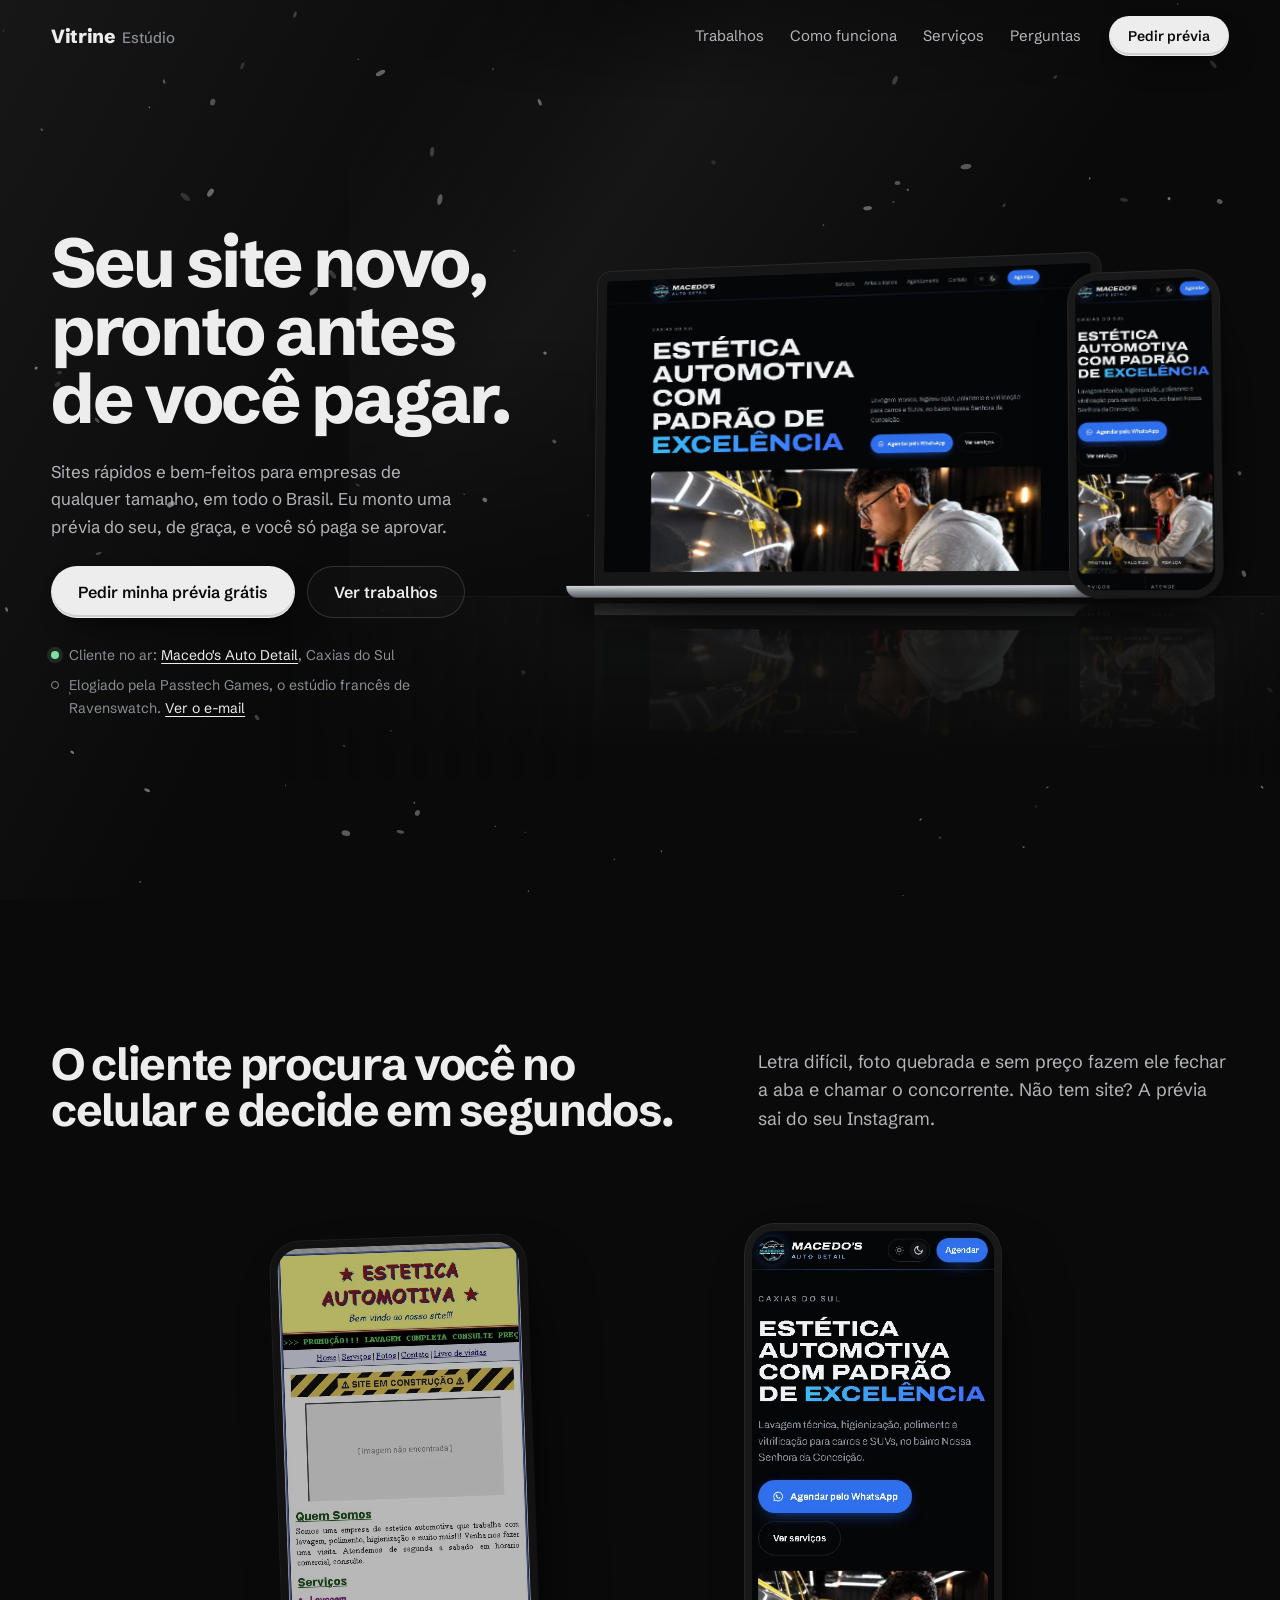
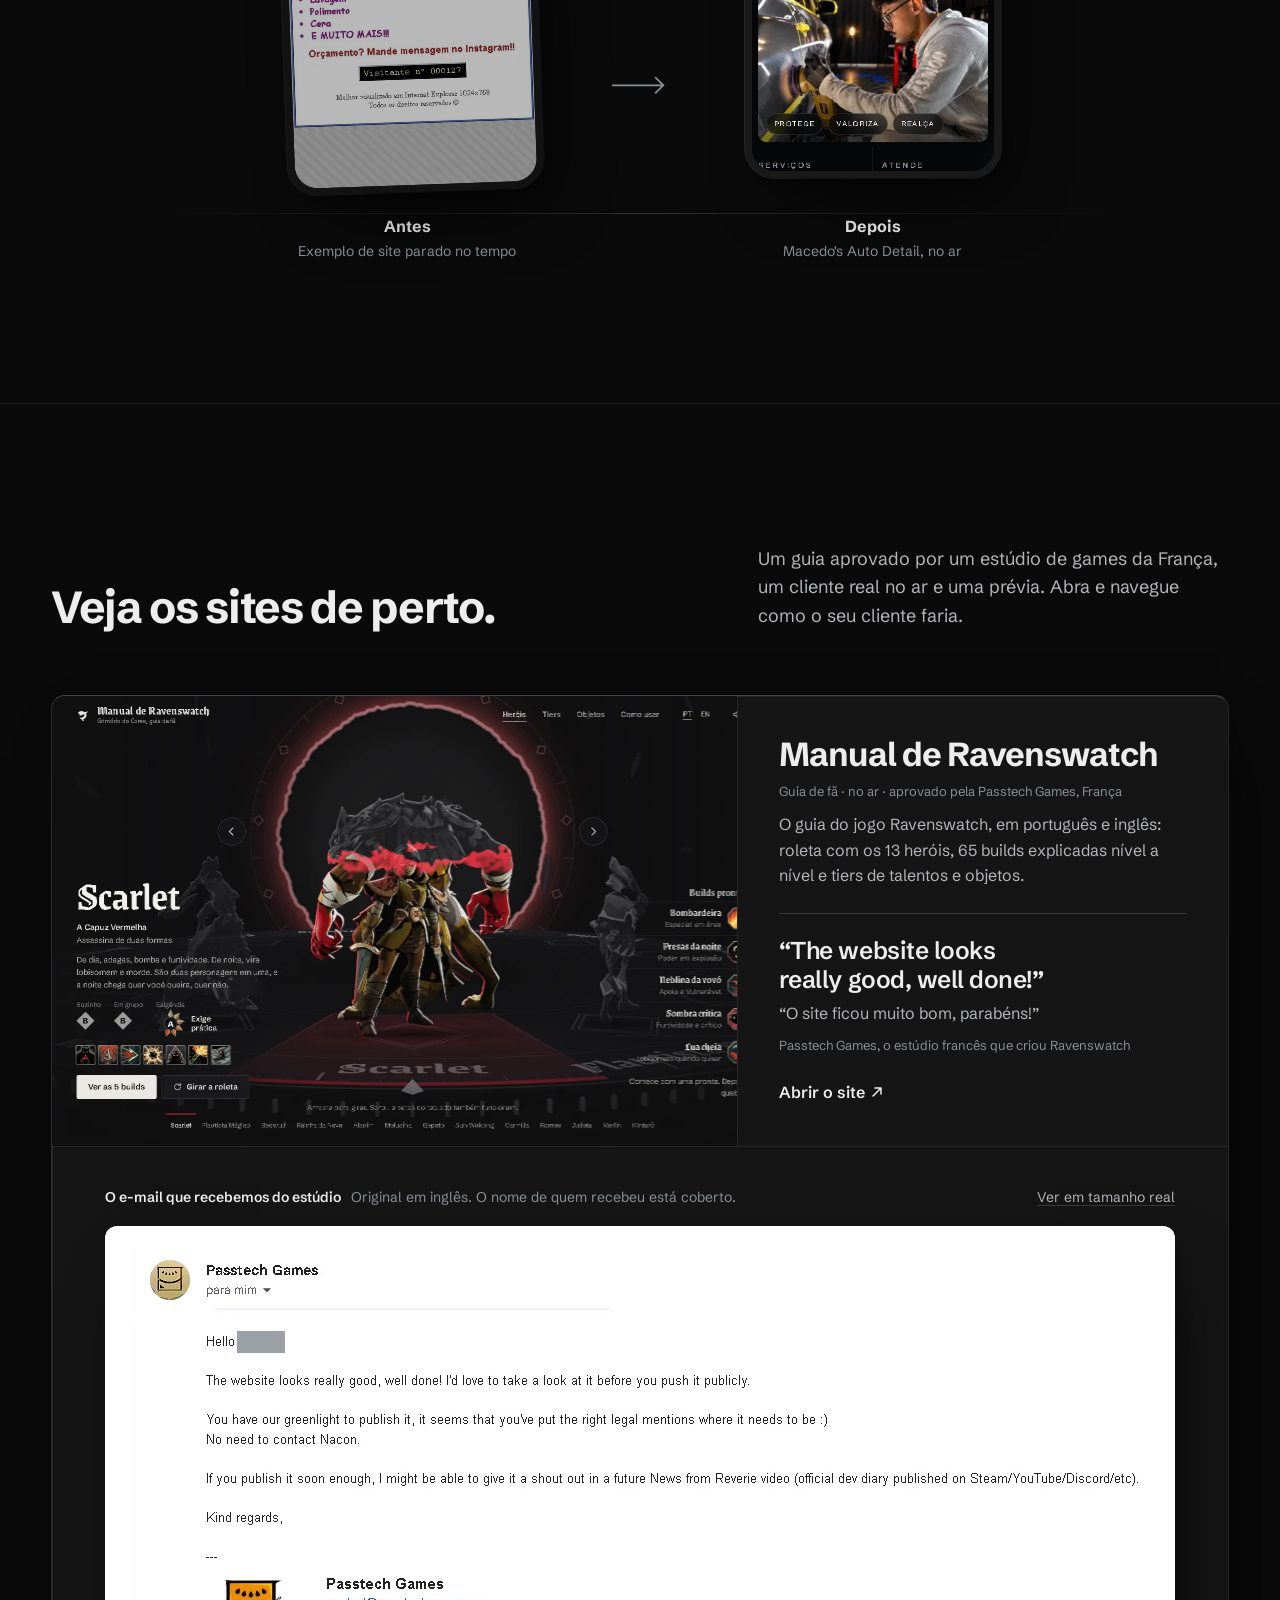
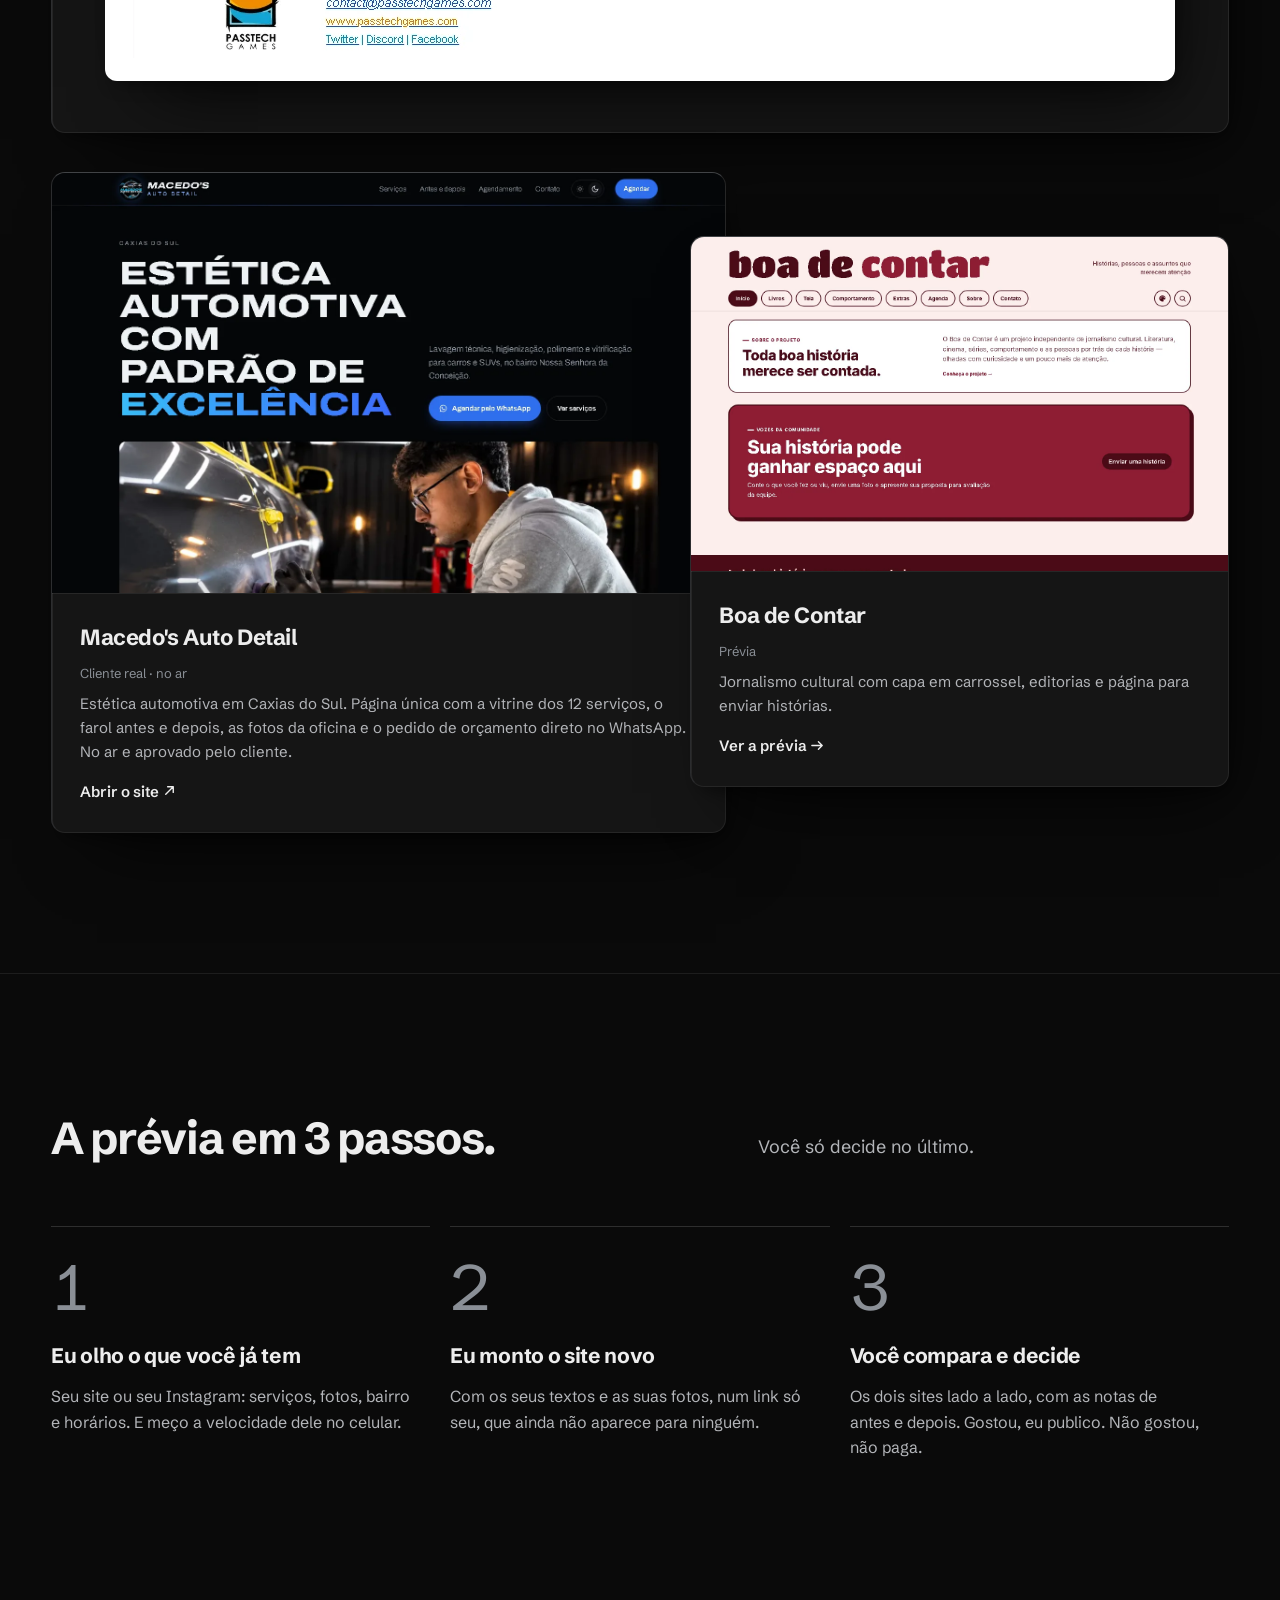
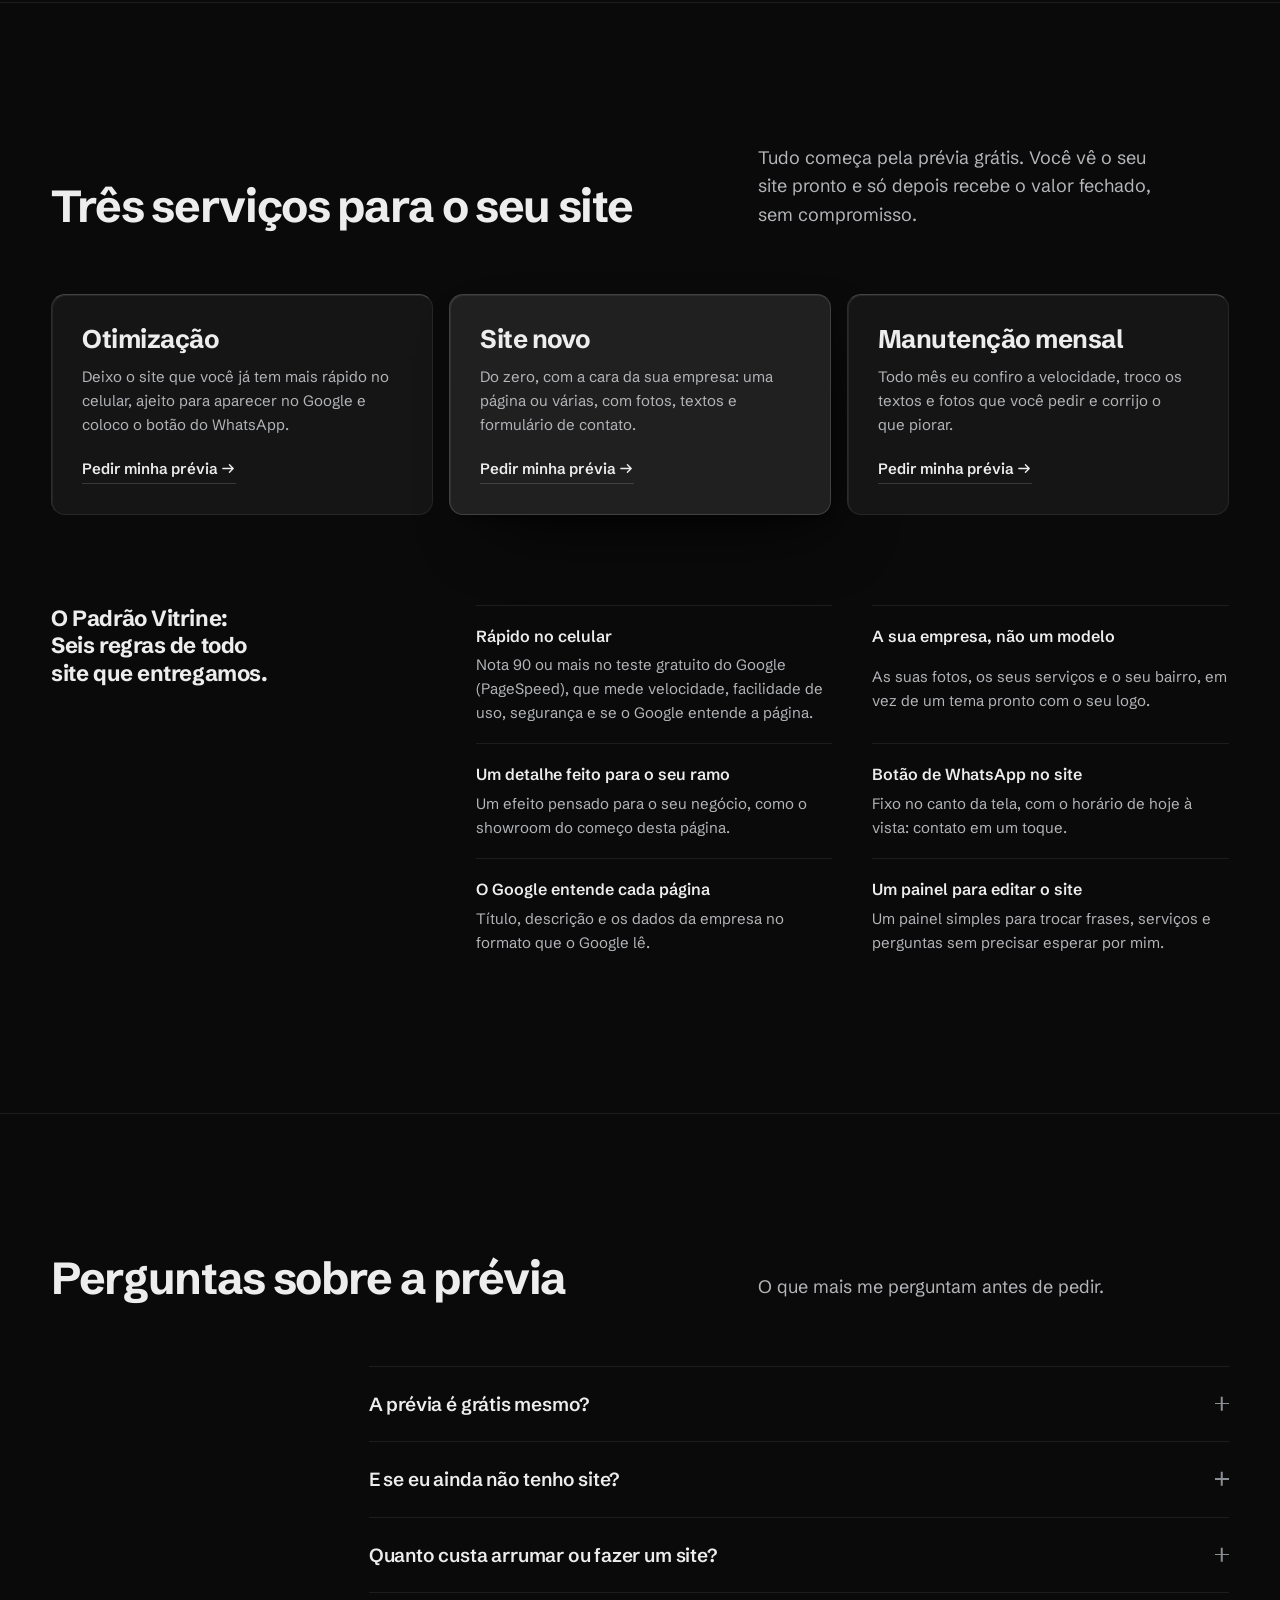
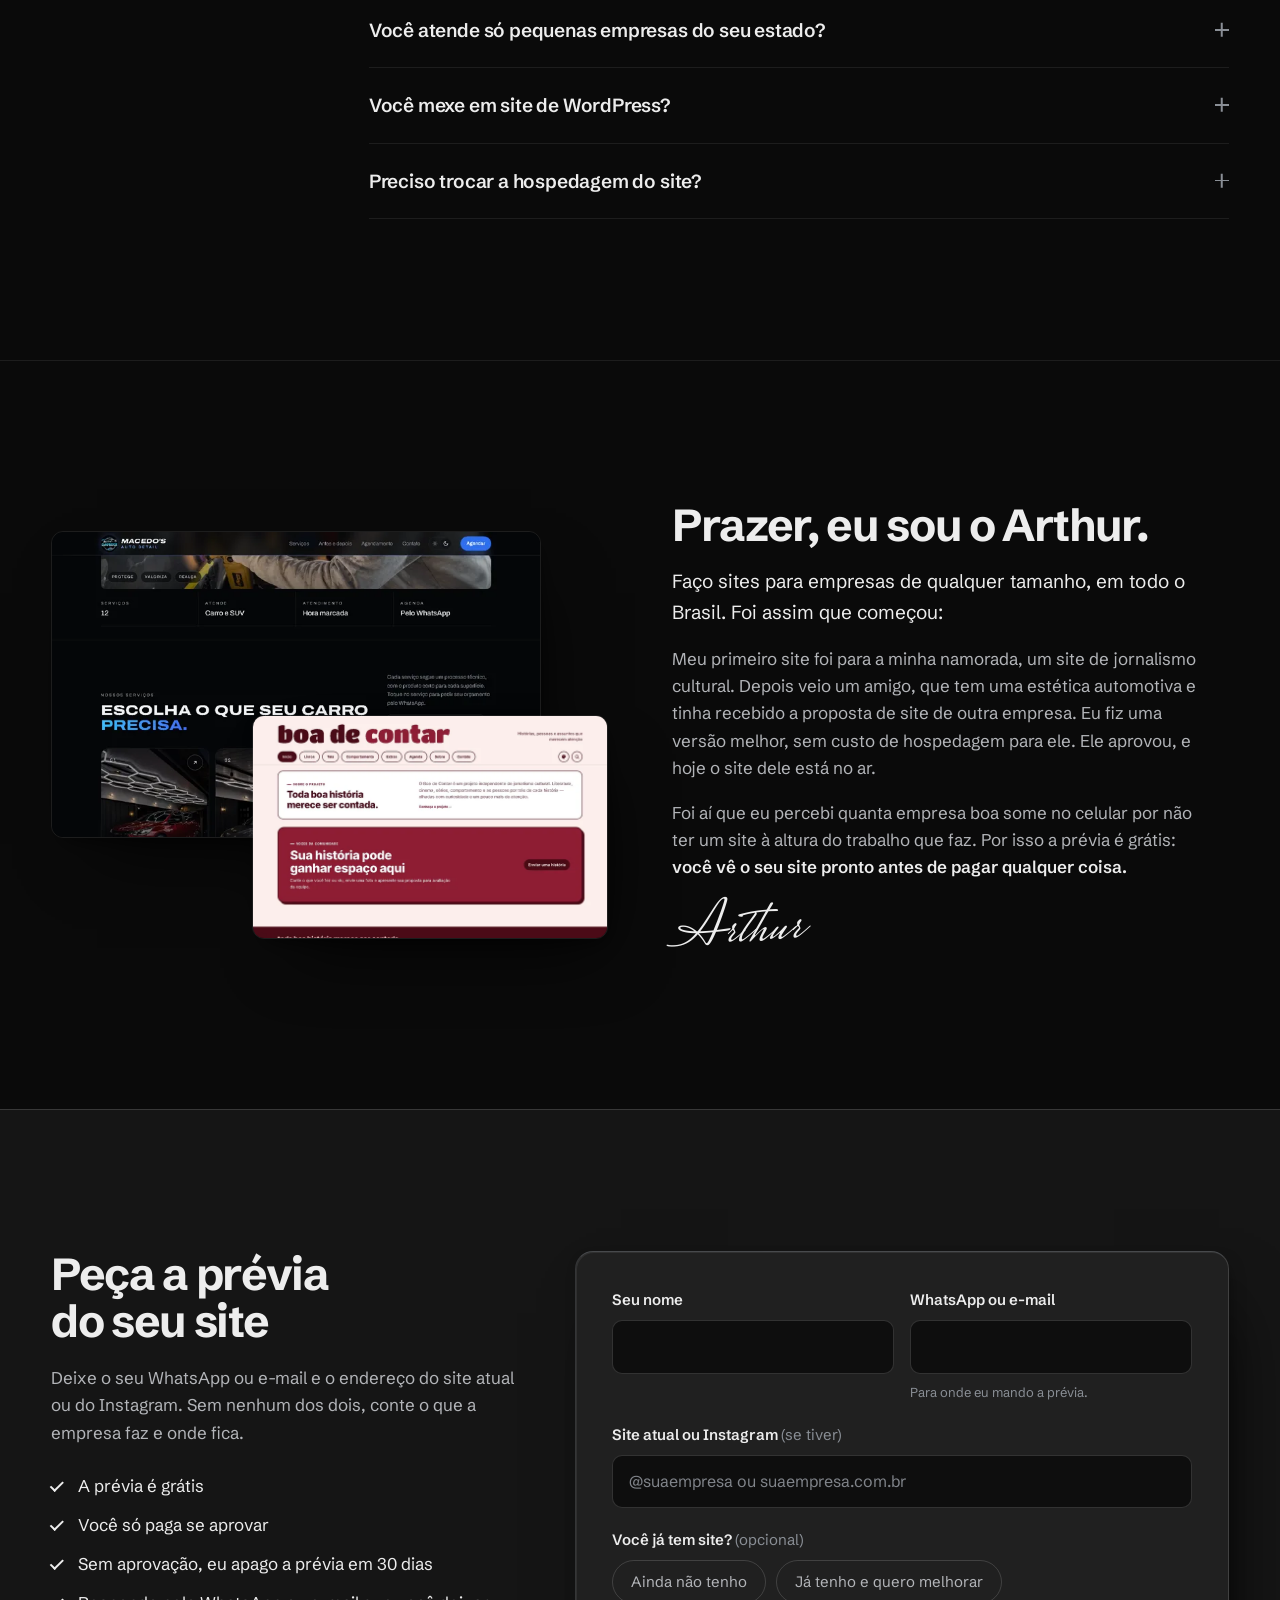
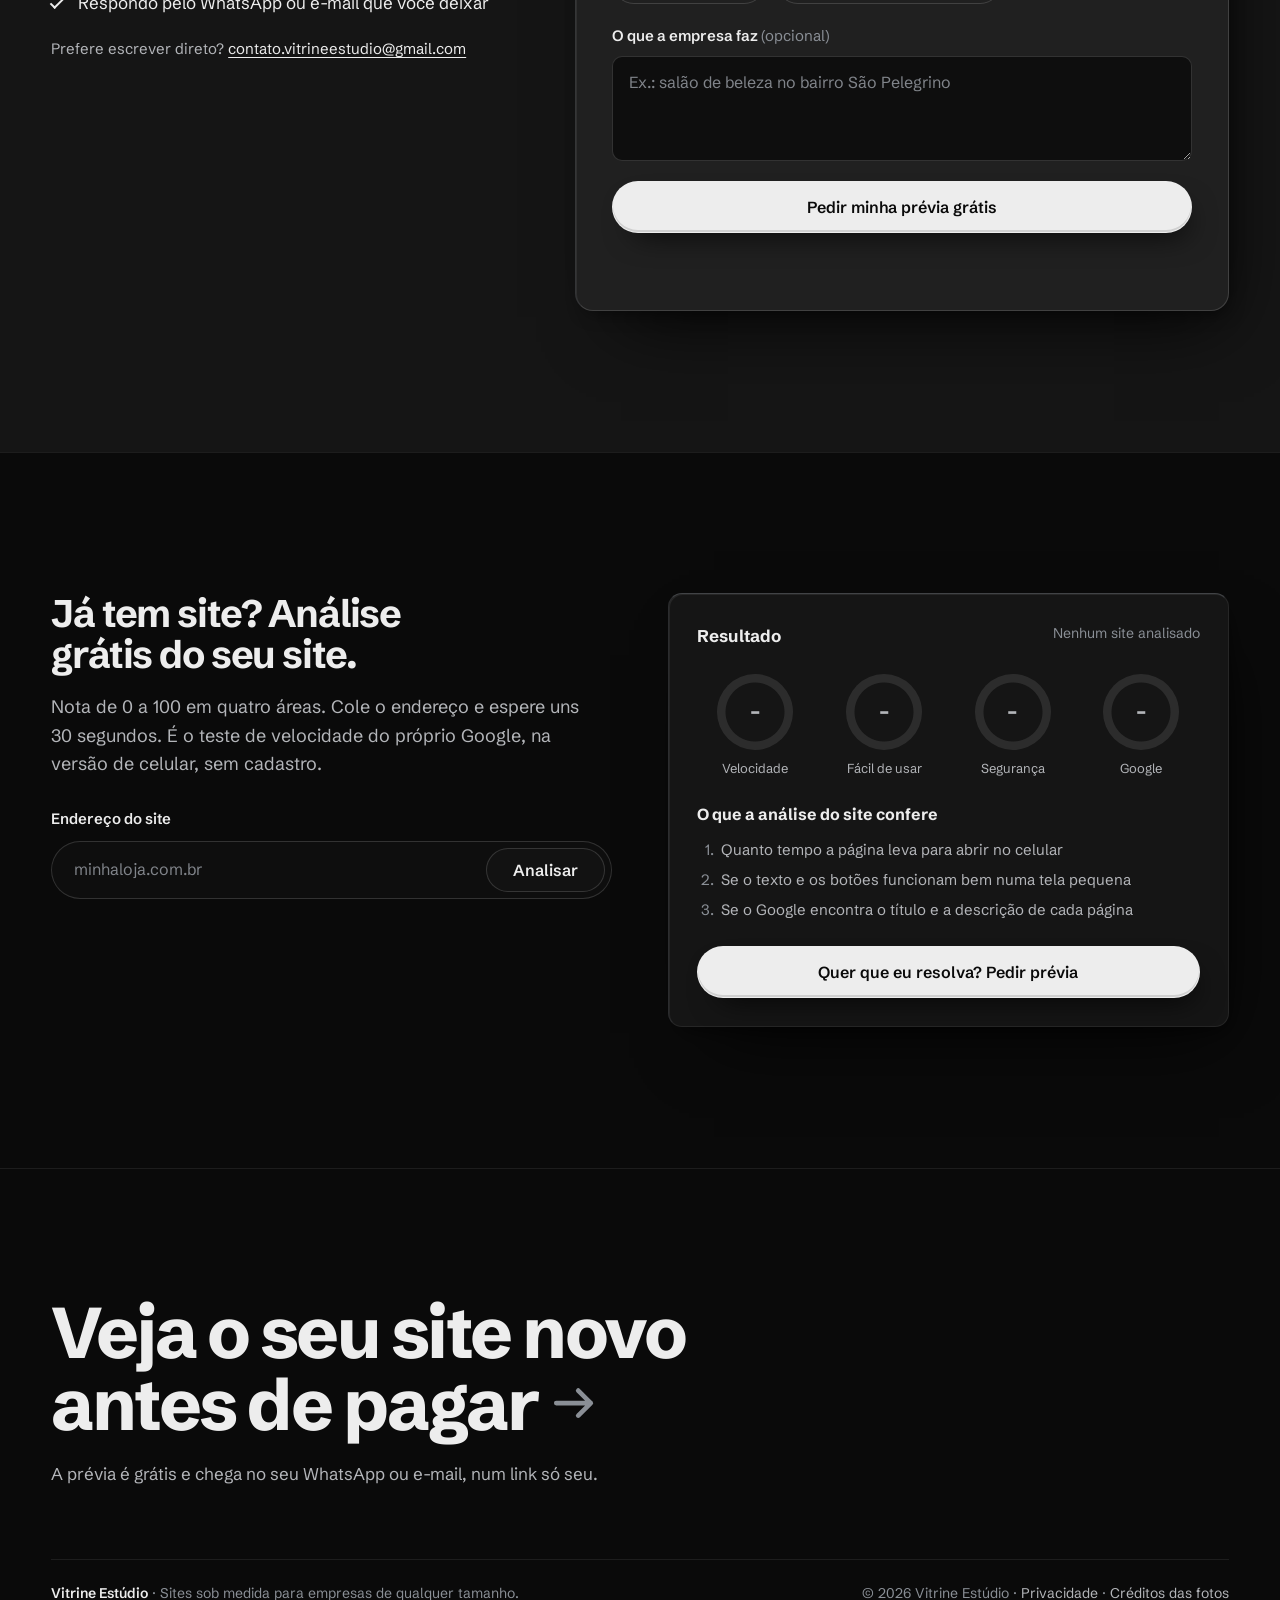
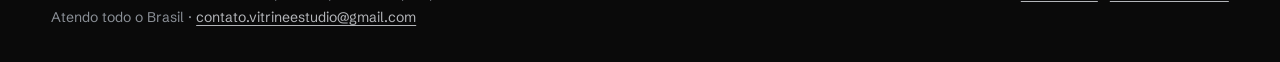
==== commit 59996785: "feat: Manual de Ravenswatch vira o trabalho de destaque, com o elogio e o e-mail da Passtech" ====
--- a/index.html
+++ b/index.html
@@ -15,7 +15,7 @@
 <meta name="theme-color" content="#0a0a0a">
 <link rel="icon" href="favicon.svg" type="image/svg+xml">
 <link rel="preload" href="assets/fonts/schibsted-grotesk-v7.woff2" as="font" type="font/woff2" crossorigin>
-<link rel="stylesheet" href="css/v9.css?v=13">
+<link rel="stylesheet" href="css/v9.css?v=14">
 <script>document.documentElement.classList.add('js')</script>
 </head>
 <body>
@@ -43,7 +43,10 @@
         <a class="btn btn--primary" href="#pedido">Pedir minha prévia grátis</a>
         <a class="btn btn--ghost" href="#trabalhos">Ver trabalhos</a>
       </div>
-      <p class="hero__proof"><span class="dot" aria-hidden="true"></span>Cliente no ar: <a href="https://macedos-auto-detail.pages.dev" target="_blank" rel="noopener">Macedo's Auto Detail</a>, Caxias do Sul</p>
+      <div class="hero__proofs">
+        <p class="hero__proof"><span class="dot" aria-hidden="true"></span>Cliente no ar: <a href="https://macedos-auto-detail.pages.dev" target="_blank" rel="noopener">Macedo's Auto Detail</a>, Caxias do Sul</p>
+        <p class="hero__proof"><span class="ring" aria-hidden="true"></span>Elogiado pela Passtech Games, o estúdio francês de Ravenswatch. <a href="#ravenswatch">Ver o e-mail</a></p>
+      </div>
     </div>
     <div class="stage" data-stage>
       <div class="stage__light" aria-hidden="true"></div>
@@ -83,8 +86,27 @@
   <section class="sec work" id="trabalhos" aria-labelledby="work-h">
     <div class="sec__head">
       <h2 id="work-h">Veja os sites de perto.</h2>
-      <p>Um cliente real, um guia no ar e uma prévia. Abra e navegue como o seu cliente faria.</p>
-    </div>
+      <p>Um guia aprovado por um estúdio de games da França, um cliente real no ar e uma prévia. Abra e navegue como o seu cliente faria.</p>
+    </div>
+    <!-- Destaque: o Manual de Ravenswatch, guia de fã que o estúdio do jogo aprovou e elogiou. O e-mail é real; o nome de quem recebeu fica coberto -->
+    <article class="feature" id="ravenswatch" aria-labelledby="raven-h" data-reveal>
+      <a class="feature__shot" href="https://ravenswatch-manual.pages.dev/#roleta" target="_blank" rel="noopener" tabindex="-1" aria-hidden="true"><img src="assets/img/ravenswatch-manual.webp" width="1440" height="900" alt="" loading="lazy"></a>
+      <div class="feature__text">
+        <h3 class="feature__name" id="raven-h">Manual de Ravenswatch</h3>
+        <p class="tag">Guia de fã · no ar · aprovado pela Passtech Games, França</p>
+        <p>O guia do jogo Ravenswatch, em português e inglês: roleta com os 13 heróis, 65 builds explicadas nível a nível e tiers de talentos e objetos.</p>
+        <figure class="feature__quote">
+          <blockquote lang="en"><p>“The website looks really good, well done!”</p></blockquote>
+          <p class="feature__pt">“O site ficou muito bom, parabéns!”</p>
+          <figcaption>Passtech Games, o estúdio francês que criou Ravenswatch</figcaption>
+        </figure>
+        <a class="plate__go" href="https://ravenswatch-manual.pages.dev/#roleta" target="_blank" rel="noopener">Abrir o site <svg class="ico" viewBox="0 0 16 16" aria-hidden="true"><path d="M4 12L12 4M6 4h6v6" fill="none" stroke="currentColor" stroke-width="1.5" stroke-linecap="round" stroke-linejoin="round"/></svg></a>
+      </div>
+      <figure class="feature__mail">
+        <figcaption><span><b>O e-mail que recebemos do estúdio</b> Original em inglês. O nome de quem recebeu está coberto.</span><a href="assets/img/passtech-email.webp" target="_blank" rel="noopener">Ver em tamanho real</a></figcaption>
+        <a class="feature__paper" href="assets/img/passtech-email.webp" target="_blank" rel="noopener"><img src="assets/img/passtech-email.webp" width="1070" height="455" alt="E-mail da Passtech Games: o site ficou muito bom, parabéns; vocês têm a nossa autorização para publicar, não precisa falar com a Nacon; se publicar logo, talvez a gente cite o guia num vídeo do diário oficial do jogo." loading="lazy"></a>
+      </figure>
+    </article>
     <div class="work__grid">
       <a class="plate plate--wide" href="https://macedos-auto-detail.pages.dev" target="_blank" rel="noopener" data-reveal>
         <span class="plate__img"><img src="assets/img/macedos-home.webp" width="1440" height="900" alt="Página inicial do site da Macedo's Auto Detail" loading="lazy"></span>
@@ -94,20 +116,6 @@
         <span class="plate__img"><img src="assets/img/boa-de-contar.webp" width="1440" height="900" alt="Página inicial do Boa de Contar, projeto de jornalismo cultural" loading="lazy"></span>
         <span class="plate__text"><b>Boa de Contar</b><span class="tag">Prévia</span><span>Jornalismo cultural com capa em carrossel, editorias e página para enviar histórias.</span><span class="plate__go">Ver a prévia <svg class="ico" viewBox="0 0 16 16" aria-hidden="true"><path d="M2 8h11M9 4l4 4-4 4" fill="none" stroke="currentColor" stroke-width="1.5" stroke-linecap="round" stroke-linejoin="round"/></svg></span></span>
       </a>
-      <!-- Manual de Ravenswatch: projeto de fã publicado com autorização do estúdio do jogo; o nome no e-mail fica coberto -->
-      <article class="plate plate--full" data-reveal>
-        <a class="plate__img" href="https://ravenswatch-manual.pages.dev/" target="_blank" rel="noopener" tabindex="-1" aria-hidden="true"><img src="assets/img/ravenswatch-manual.webp" width="1440" height="900" alt="" loading="lazy"></a>
-        <div class="plate__text">
-          <b>Manual de Ravenswatch</b>
-          <span class="tag">Projeto de fã · no ar · autorizado pela Passtech Games</span>
-          <span>Guia do jogo Ravenswatch em português e inglês: roleta com os 13 heróis, 65 builds explicadas nível a nível e tiers de talentos e objetos.</span>
-          <figure class="proof">
-            <figcaption>O e-mail do estúdio que criou o jogo, liberando a publicação:</figcaption>
-            <a href="assets/img/passtech-email.webp" target="_blank" rel="noopener"><img src="assets/img/passtech-email.webp" width="1070" height="455" alt="E-mail da Passtech Games: o site ficou muito bom, vocês têm a nossa autorização para publicar, não precisa falar com a Nacon." loading="lazy"></a>
-          </figure>
-          <a class="plate__go" href="https://ravenswatch-manual.pages.dev/" target="_blank" rel="noopener">Abrir o site <svg class="ico" viewBox="0 0 16 16" aria-hidden="true"><path d="M4 12L12 4M6 4h6v6" fill="none" stroke="currentColor" stroke-width="1.5" stroke-linecap="round" stroke-linejoin="round"/></svg></a>
-        </div>
-      </article>
     </div>
   </section>
 
--- a/css/v9.css
+++ b/css/v9.css
@@ -132,16 +132,34 @@
 .plate__go { margin-top: 8px; color: var(--ink); font-weight: 600; }
 .plate__go i { font-style: normal; display: inline-block; transition: transform .3s var(--ease); }
 .plate:hover .plate__go i { transform: translate(3px, -1px); }
-/* Trabalho na largura toda: foto à esquerda, texto e prova à direita */
-.plate--full { grid-column: 1 / -1; grid-template-columns: minmax(0, 7fr) minmax(0, 5fr); }
-.plate--full .plate__img { aspect-ratio: auto; min-height: 100%; border-bottom: 0; border-right: 1px solid var(--line); }
-.plate--full .plate__text { align-content: center; }
-.plate__go { text-decoration: none; }
-.proof { margin: 10px 0 0; display: grid; gap: 8px; }
-.proof figcaption { font-size: 13px; color: var(--ink-3); }
-.proof a { display: block; border-radius: 10px; overflow: hidden; border: 1px solid var(--line); transition: border-color .3s; }
-.proof a:hover { border-color: var(--line-2); }
-.proof img { display: block; width: 100%; height: auto; }
+.plate__go { text-decoration: none; justify-self: start; }
+
+/* Destaque: o trabalho maior, com a frase do estúdio e o e-mail dele em tamanho de leitura */
+.feature { position: relative; display: grid; grid-template-columns: minmax(0, 7fr) minmax(0, 5fr); margin-bottom: clamp(28px, 3vw, 44px); background: var(--s1); border: 1px solid var(--line); border-radius: var(--r); overflow: hidden; box-shadow: var(--shadow), var(--edge); }
+.feature__shot { display: block; overflow: hidden; border-right: 1px solid var(--line); }
+.feature__shot img { width: 100%; height: 100%; object-fit: cover; object-position: left top; transition: transform .8s var(--ease); }
+.feature__shot:hover img { transform: scale(1.025); }
+.feature__text { display: grid; gap: 10px; align-content: center; padding: clamp(28px, 3.2vw, 48px); color: var(--ink-2); font-size: 16px; }
+.feature__name { font-size: clamp(28px, 2.6vw, 38px); line-height: 1.04; letter-spacing: -.03em; font-weight: 700; color: var(--ink); }
+.feature__quote { margin: 14px 0 6px; padding-top: 22px; border-top: 1px solid var(--line-2); display: grid; gap: 8px; }
+.feature__quote blockquote { margin: 0; }
+.feature__quote blockquote p { font-size: clamp(21px, 1.9vw, 27px); line-height: 1.18; letter-spacing: -.02em; font-weight: 600; color: var(--ink); text-wrap: balance; }
+.feature__pt { color: var(--ink-2); font-size: 16px; }
+.feature__quote figcaption { font-size: 13px; color: var(--ink-3); }
+.feature__mail { grid-column: 1 / -1; display: grid; justify-items: center; gap: 18px; padding: clamp(24px, 3vw, 40px) clamp(20px, 3.2vw, 48px) clamp(32px, 4vw, 56px); border-top: 1px solid var(--line); }
+.feature__mail figcaption { width: 100%; max-width: 1070px; display: flex; flex-wrap: wrap; align-items: baseline; justify-content: space-between; gap: 6px 24px; font-size: 14px; color: var(--ink-3); }
+.feature__mail figcaption b { color: var(--ink); font-weight: 600; margin-right: 6px; }
+.feature__mail figcaption a { color: var(--ink-2); text-underline-offset: 3px; text-decoration-color: var(--line-2); transition: color .2s, text-decoration-color .2s; }
+.feature__mail figcaption a:hover { color: var(--ink); text-decoration-color: var(--ink); }
+.feature__paper { display: block; width: 100%; max-width: 1070px; border-radius: 12px; overflow: hidden; box-shadow: var(--shadow); transition: transform .4s var(--ease); }
+.feature__paper:hover { transform: translateY(-2px); }
+.feature__paper img { display: block; width: 100%; height: auto; }
+.feature::after { content: ""; position: absolute; inset: 0; pointer-events: none; background: linear-gradient(115deg, transparent 35%, rgb(255 255 255 / .07) 50%, transparent 65%) no-repeat; background-size: 260% 100%; background-position: 130% 0; }
+.feature.is-lit::after { animation: sweep 1.6s var(--ease) .15s 1 both; }
+.hero__proofs { display: grid; gap: 8px; }
+.hero__proofs .hero__proof { padding-left: 18px; text-indent: -18px; }
+.hero__proof a[href^="#"] { white-space: nowrap; }
+.ring { display: inline-block; vertical-align: 1px; margin-right: 10px; width: 8px; height: 8px; border-radius: 50%; border: 1.5px solid var(--ink-3); }
 
 /* O brilho que passa quando a peça entra na luz */
 .plate::after, .exhibit .phone::after { content: ""; position: absolute; inset: 0; pointer-events: none; background: linear-gradient(115deg, transparent 35%, rgb(255 255 255 / .09) 50%, transparent 65%) no-repeat; background-size: 260% 100%; background-position: 130% 0; }
@@ -283,8 +301,8 @@
   .sec__head { grid-template-columns: 1fr; align-items: start; }
   .work__grid { grid-template-columns: 1fr; }
   .plate:nth-child(2) { margin-top: 0; }
-  .plate--full { grid-template-columns: 1fr; }
-  .plate--full .plate__img { aspect-ratio: 16 / 10; border-right: 0; border-bottom: 1px solid var(--line); }
+  .feature { grid-template-columns: 1fr; }
+  .feature__shot { aspect-ratio: 16 / 10; border-right: 0; border-bottom: 1px solid var(--line); }
   .steps__list, .offer__list { grid-template-columns: 1fr; }
   .step { grid-template-columns: 80px 1fr; column-gap: 20px; }
   .step::before { grid-row: span 2; font-size: 52px; }
@@ -326,7 +344,7 @@
 }
 
 /* A mesma luz do alto à esquerda em toda a página: a aresta de cima e a da esquerda de cada plano pegam um fio de aço */
-.plate, .price, .audit-panel, .order__box { border-top-color: rgb(138 143 150 / .38); border-left-color: rgb(138 143 150 / .2); }
+.plate, .feature, .price, .audit-panel, .order__box { border-top-color: rgb(138 143 150 / .38); border-left-color: rgb(138 143 150 / .2); }
 .ico { width: 1em; height: 1em; vertical-align: -.12em; display: inline-block; transition: transform .3s var(--ease); }
 .plate:hover .plate__go .ico { transform: translate(3px, -1px); }
 .price__go:hover .ico { transform: translateX(3px); }
@@ -354,5 +372,5 @@
   html { scroll-behavior: auto; }
   .js [data-reveal] { transform: none; transition-duration: .5s; }
   .stage__set { transition: none; }
-  .plate.is-lit::after, .exhibit.is-lit .phone::after { animation: none; }
-}
+  .plate.is-lit::after, .feature.is-lit::after, .exhibit.is-lit .phone::after { animation: none; }
+}
